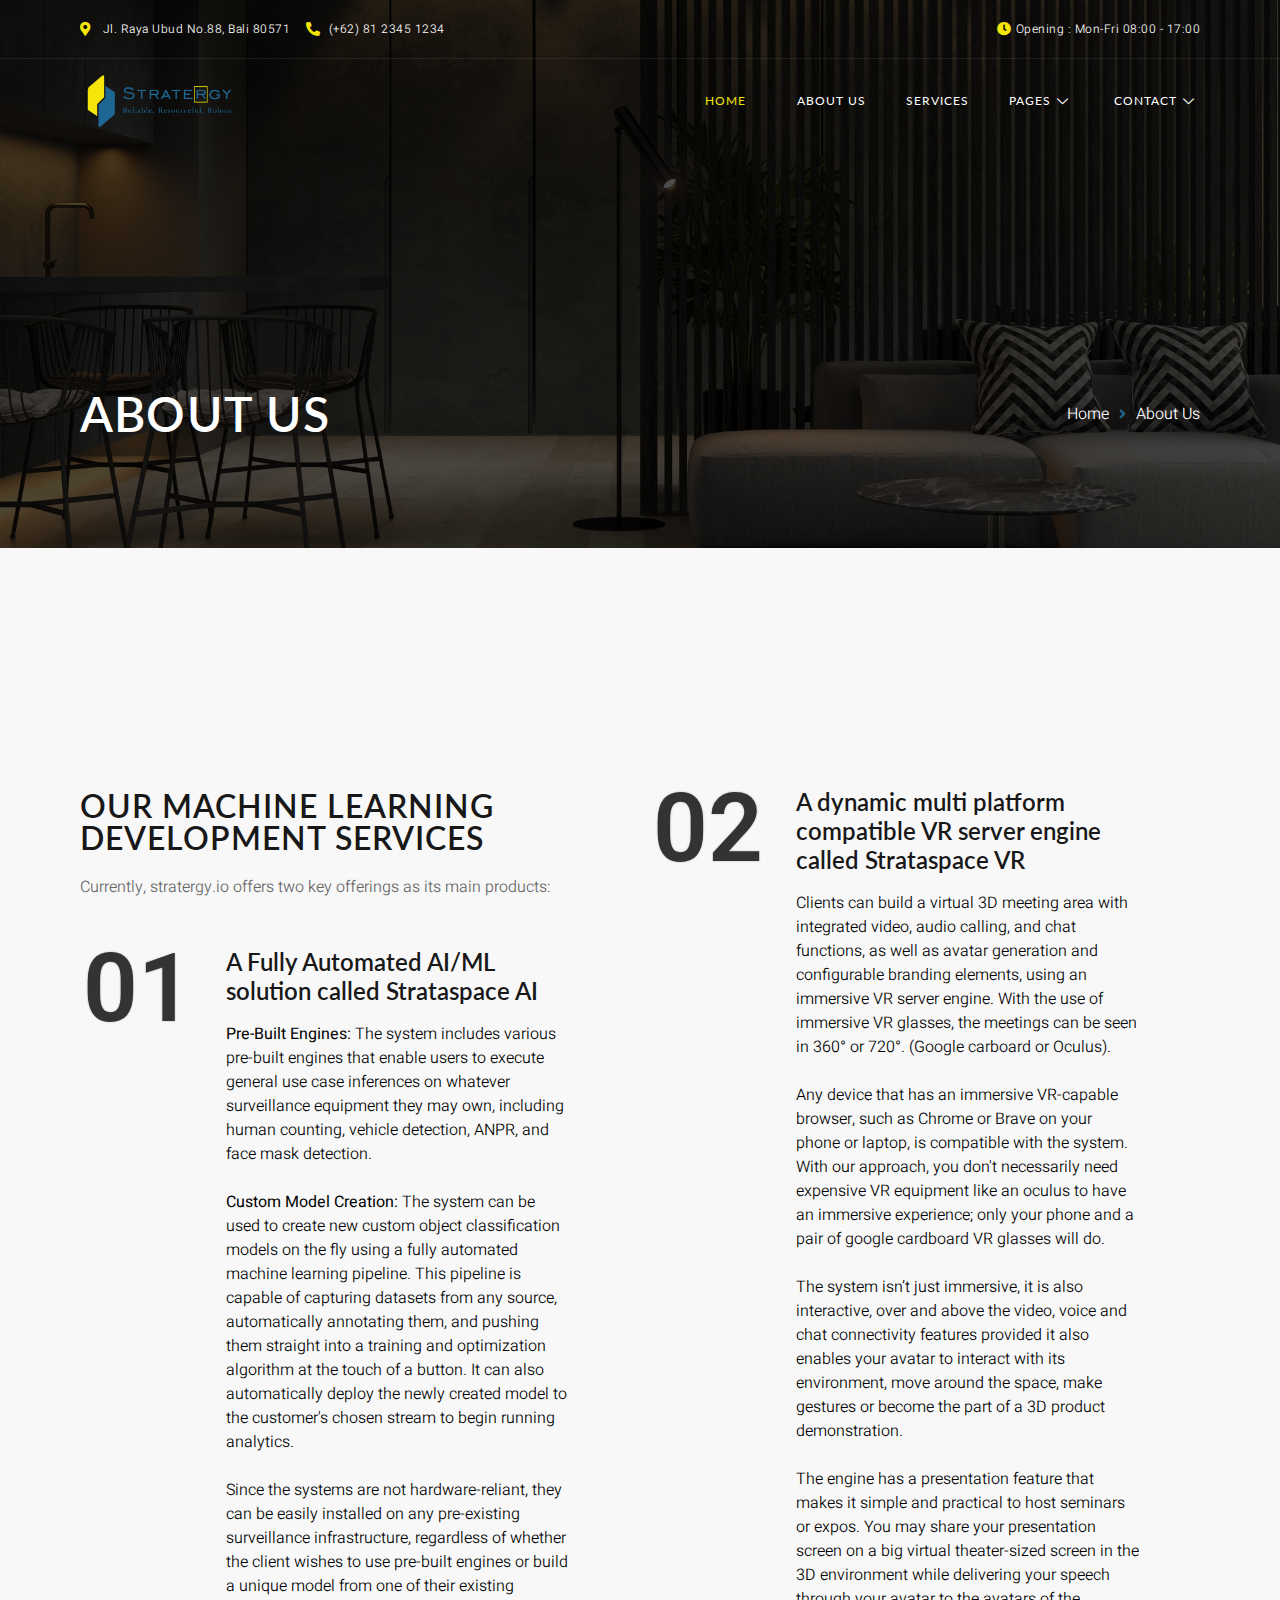
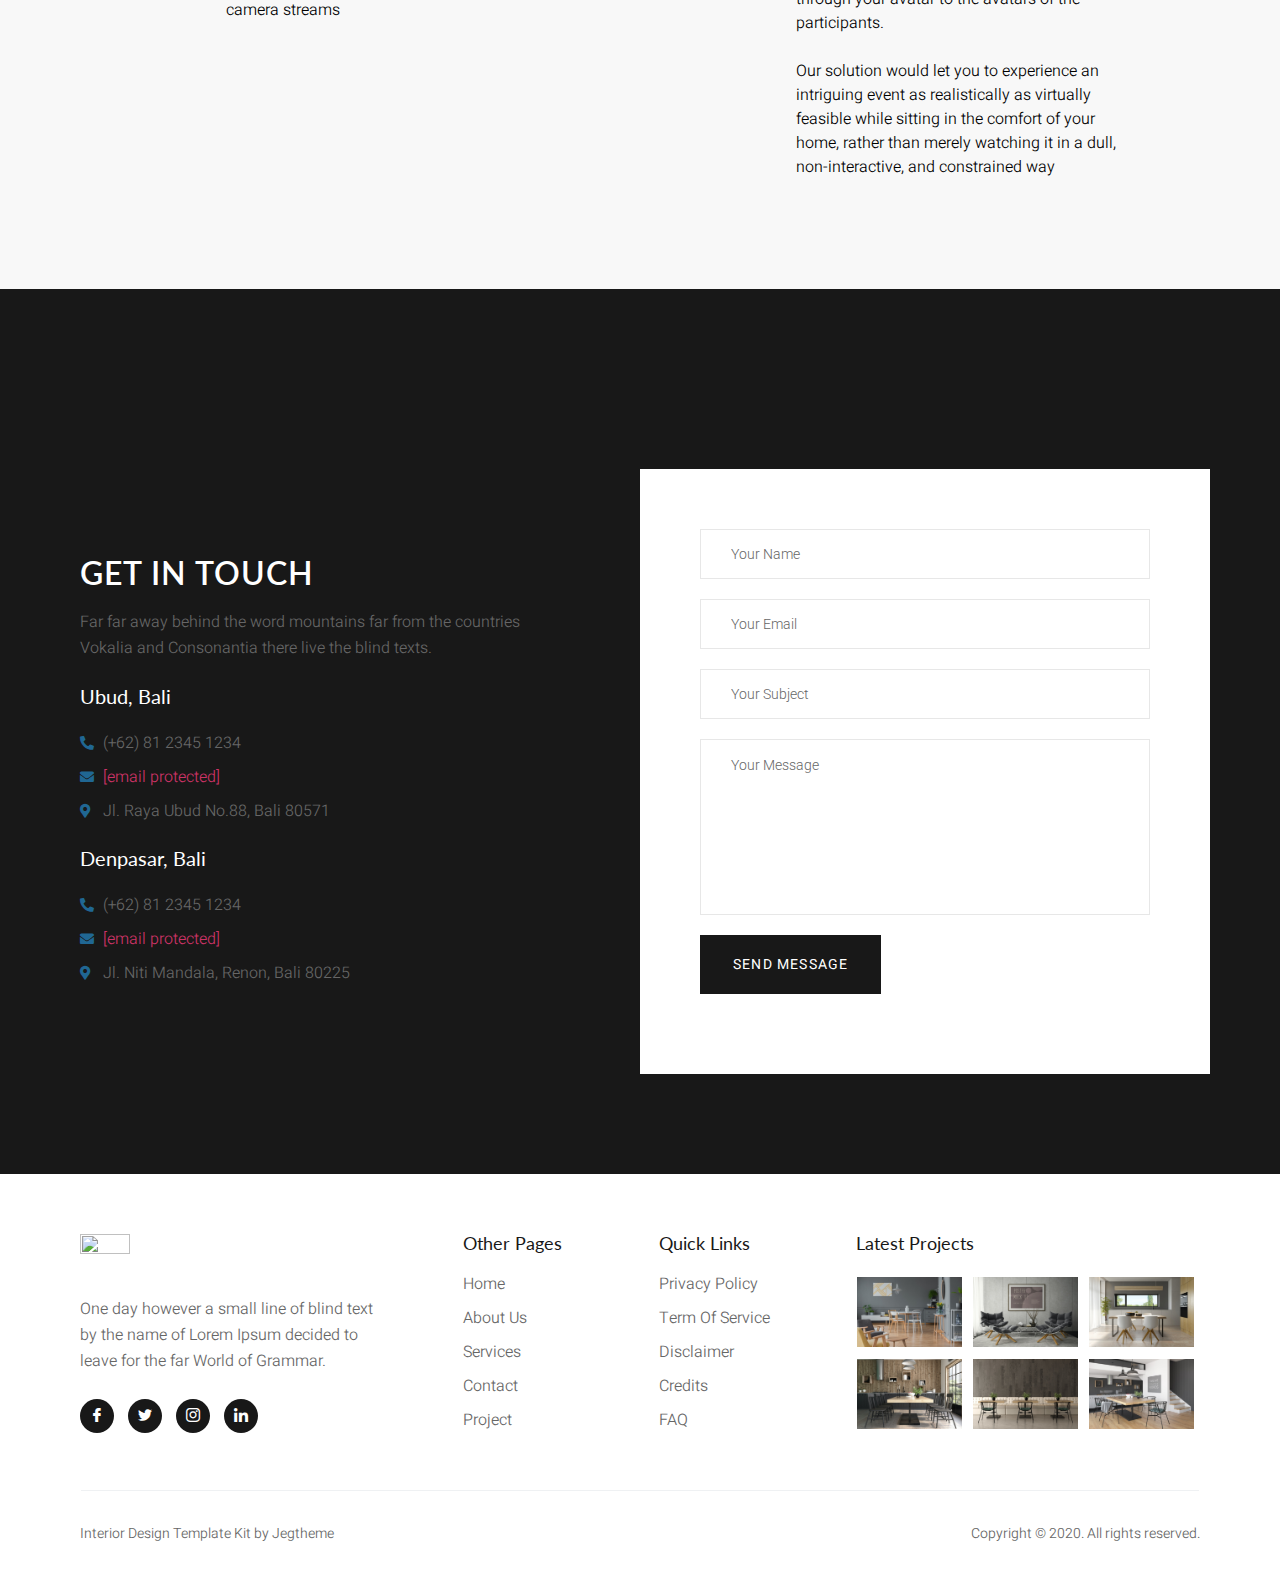
==== about/index.html @ 4744e315 "Changes done in multiple files and many pages added as well" ====
<!DOCTYPE html>
<html lang="en-US">

<!-- Mirrored from templatekit.jegtheme.com/inner/pricing/ by HTTrack Website Copier/3.x [XR&CO'2014], Thu, 29 Sep 2022 07:27:53 GMT -->
<!-- Added by HTTrack --><meta http-equiv="content-type" content="text/html;charset=UTF-8" /><!-- /Added by HTTrack -->
<head>
	<meta charset="UTF-8" />
	<meta name="viewport" content="width=device-width, initial-scale=1" />
	<link rel="profile" href="https://gmpg.org/xfn/11" />
	<link rel="pingback" href="../xmlrpc.html" />
	<title>Pricing &#8211; Inner</title>
<meta name='robots' content='max-image-preview:large' />
<link rel='dns-prefetch' href='http://s.w.org/' />
<link rel="alternate" type="application/rss+xml" title="Inner &raquo; Feed" href="../feed/index.html" />
<link rel="alternate" type="application/rss+xml" title="Inner &raquo; Comments Feed" href="../comments/feed/index.html" />
<script type="text/javascript">
window._wpemojiSettings = {"baseUrl":"https:\/\/s.w.org\/images\/core\/emoji\/13.1.0\/72x72\/","ext":".png","svgUrl":"https:\/\/s.w.org\/images\/core\/emoji\/13.1.0\/svg\/","svgExt":".svg","source":{"concatemoji":"https:\/\/templatekit.jegtheme.com\/inner\/wp-includes\/js\/wp-emoji-release.min.js?ver=5.9.4"}};
/*! This file is auto-generated */
!function(e,a,t){var n,r,o,i=a.createElement("canvas"),p=i.getContext&&i.getContext("2d");function s(e,t){var a=String.fromCharCode;p.clearRect(0,0,i.width,i.height),p.fillText(a.apply(this,e),0,0);e=i.toDataURL();return p.clearRect(0,0,i.width,i.height),p.fillText(a.apply(this,t),0,0),e===i.toDataURL()}function c(e){var t=a.createElement("script");t.src=e,t.defer=t.type="text/javascript",a.getElementsByTagName("head")[0].appendChild(t)}for(o=Array("flag","emoji"),t.supports={everything:!0,everythingExceptFlag:!0},r=0;r<o.length;r++)t.supports[o[r]]=function(e){if(!p||!p.fillText)return!1;switch(p.textBaseline="top",p.font="600 32px Arial",e){case"flag":return s([127987,65039,8205,9895,65039],[127987,65039,8203,9895,65039])?!1:!s([55356,56826,55356,56819],[55356,56826,8203,55356,56819])&&!s([55356,57332,56128,56423,56128,56418,56128,56421,56128,56430,56128,56423,56128,56447],[55356,57332,8203,56128,56423,8203,56128,56418,8203,56128,56421,8203,56128,56430,8203,56128,56423,8203,56128,56447]);case"emoji":return!s([10084,65039,8205,55357,56613],[10084,65039,8203,55357,56613])}return!1}(o[r]),t.supports.everything=t.supports.everything&&t.supports[o[r]],"flag"!==o[r]&&(t.supports.everythingExceptFlag=t.supports.everythingExceptFlag&&t.supports[o[r]]);t.supports.everythingExceptFlag=t.supports.everythingExceptFlag&&!t.supports.flag,t.DOMReady=!1,t.readyCallback=function(){t.DOMReady=!0},t.supports.everything||(n=function(){t.readyCallback()},a.addEventListener?(a.addEventListener("DOMContentLoaded",n,!1),e.addEventListener("load",n,!1)):(e.attachEvent("onload",n),a.attachEvent("onreadystatechange",function(){"complete"===a.readyState&&t.readyCallback()})),(n=t.source||{}).concatemoji?c(n.concatemoji):n.wpemoji&&n.twemoji&&(c(n.twemoji),c(n.wpemoji)))}(window,document,window._wpemojiSettings);
</script>
<style type="text/css">
img.wp-smiley,
img.emoji {
	display: inline !important;
	border: none !important;
	box-shadow: none !important;
	height: 1em !important;
	width: 1em !important;
	margin: 0 0.07em !important;
	vertical-align: -0.1em !important;
	background: none !important;
	padding: 0 !important;
}
</style>
	<link rel='stylesheet' id='jkit-elements-main-css'  href='../wp-content/plugins/jeg-elementor-kit/assets/css/elements/main04c6.css?ver=2.4.4-dev-1' type='text/css' media='all' />
<link rel='stylesheet' id='wp-block-library-css'  href='../wp-includes/css/dist/block-library/style.min9bd2.css?ver=5.9.4' type='text/css' media='all' />
<style id='global-styles-inline-css' type='text/css'>
body{--wp--preset--color--black: #000000;--wp--preset--color--cyan-bluish-gray: #abb8c3;--wp--preset--color--white: #ffffff;--wp--preset--color--pale-pink: #f78da7;--wp--preset--color--vivid-red: #cf2e2e;--wp--preset--color--luminous-vivid-orange: #ff6900;--wp--preset--color--luminous-vivid-amber: #fcb900;--wp--preset--color--light-green-cyan: #7bdcb5;--wp--preset--color--vivid-green-cyan: #00d084;--wp--preset--color--pale-cyan-blue: #8ed1fc;--wp--preset--color--vivid-cyan-blue: #0693e3;--wp--preset--color--vivid-purple: #9b51e0;--wp--preset--gradient--vivid-cyan-blue-to-vivid-purple: linear-gradient(135deg,rgba(6,147,227,1) 0%,rgb(155,81,224) 100%);--wp--preset--gradient--light-green-cyan-to-vivid-green-cyan: linear-gradient(135deg,rgb(122,220,180) 0%,rgb(0,208,130) 100%);--wp--preset--gradient--luminous-vivid-amber-to-luminous-vivid-orange: linear-gradient(135deg,rgba(252,185,0,1) 0%,rgba(255,105,0,1) 100%);--wp--preset--gradient--luminous-vivid-orange-to-vivid-red: linear-gradient(135deg,rgba(255,105,0,1) 0%,rgb(207,46,46) 100%);--wp--preset--gradient--very-light-gray-to-cyan-bluish-gray: linear-gradient(135deg,rgb(238,238,238) 0%,rgb(169,184,195) 100%);--wp--preset--gradient--cool-to-warm-spectrum: linear-gradient(135deg,rgb(74,234,220) 0%,rgb(151,120,209) 20%,rgb(207,42,186) 40%,rgb(238,44,130) 60%,rgb(251,105,98) 80%,rgb(254,248,76) 100%);--wp--preset--gradient--blush-light-purple: linear-gradient(135deg,rgb(255,206,236) 0%,rgb(152,150,240) 100%);--wp--preset--gradient--blush-bordeaux: linear-gradient(135deg,rgb(254,205,165) 0%,rgb(254,45,45) 50%,rgb(107,0,62) 100%);--wp--preset--gradient--luminous-dusk: linear-gradient(135deg,rgb(255,203,112) 0%,rgb(199,81,192) 50%,rgb(65,88,208) 100%);--wp--preset--gradient--pale-ocean: linear-gradient(135deg,rgb(255,245,203) 0%,rgb(182,227,212) 50%,rgb(51,167,181) 100%);--wp--preset--gradient--electric-grass: linear-gradient(135deg,rgb(202,248,128) 0%,rgb(113,206,126) 100%);--wp--preset--gradient--midnight: linear-gradient(135deg,rgb(2,3,129) 0%,rgb(40,116,252) 100%);--wp--preset--duotone--dark-grayscale: url('#wp-duotone-dark-grayscale');--wp--preset--duotone--grayscale: url('#wp-duotone-grayscale');--wp--preset--duotone--purple-yellow: url('#wp-duotone-purple-yellow');--wp--preset--duotone--blue-red: url('#wp-duotone-blue-red');--wp--preset--duotone--midnight: url('#wp-duotone-midnight');--wp--preset--duotone--magenta-yellow: url('#wp-duotone-magenta-yellow');--wp--preset--duotone--purple-green: url('#wp-duotone-purple-green');--wp--preset--duotone--blue-orange: url('#wp-duotone-blue-orange');--wp--preset--font-size--small: 13px;--wp--preset--font-size--medium: 20px;--wp--preset--font-size--large: 36px;--wp--preset--font-size--x-large: 42px;}.has-black-color{color: var(--wp--preset--color--black) !important;}.has-cyan-bluish-gray-color{color: var(--wp--preset--color--cyan-bluish-gray) !important;}.has-white-color{color: var(--wp--preset--color--white) !important;}.has-pale-pink-color{color: var(--wp--preset--color--pale-pink) !important;}.has-vivid-red-color{color: var(--wp--preset--color--vivid-red) !important;}.has-luminous-vivid-orange-color{color: var(--wp--preset--color--luminous-vivid-orange) !important;}.has-luminous-vivid-amber-color{color: var(--wp--preset--color--luminous-vivid-amber) !important;}.has-light-green-cyan-color{color: var(--wp--preset--color--light-green-cyan) !important;}.has-vivid-green-cyan-color{color: var(--wp--preset--color--vivid-green-cyan) !important;}.has-pale-cyan-blue-color{color: var(--wp--preset--color--pale-cyan-blue) !important;}.has-vivid-cyan-blue-color{color: var(--wp--preset--color--vivid-cyan-blue) !important;}.has-vivid-purple-color{color: var(--wp--preset--color--vivid-purple) !important;}.has-black-background-color{background-color: var(--wp--preset--color--black) !important;}.has-cyan-bluish-gray-background-color{background-color: var(--wp--preset--color--cyan-bluish-gray) !important;}.has-white-background-color{background-color: var(--wp--preset--color--white) !important;}.has-pale-pink-background-color{background-color: var(--wp--preset--color--pale-pink) !important;}.has-vivid-red-background-color{background-color: var(--wp--preset--color--vivid-red) !important;}.has-luminous-vivid-orange-background-color{background-color: var(--wp--preset--color--luminous-vivid-orange) !important;}.has-luminous-vivid-amber-background-color{background-color: var(--wp--preset--color--luminous-vivid-amber) !important;}.has-light-green-cyan-background-color{background-color: var(--wp--preset--color--light-green-cyan) !important;}.has-vivid-green-cyan-background-color{background-color: var(--wp--preset--color--vivid-green-cyan) !important;}.has-pale-cyan-blue-background-color{background-color: var(--wp--preset--color--pale-cyan-blue) !important;}.has-vivid-cyan-blue-background-color{background-color: var(--wp--preset--color--vivid-cyan-blue) !important;}.has-vivid-purple-background-color{background-color: var(--wp--preset--color--vivid-purple) !important;}.has-black-border-color{border-color: var(--wp--preset--color--black) !important;}.has-cyan-bluish-gray-border-color{border-color: var(--wp--preset--color--cyan-bluish-gray) !important;}.has-white-border-color{border-color: var(--wp--preset--color--white) !important;}.has-pale-pink-border-color{border-color: var(--wp--preset--color--pale-pink) !important;}.has-vivid-red-border-color{border-color: var(--wp--preset--color--vivid-red) !important;}.has-luminous-vivid-orange-border-color{border-color: var(--wp--preset--color--luminous-vivid-orange) !important;}.has-luminous-vivid-amber-border-color{border-color: var(--wp--preset--color--luminous-vivid-amber) !important;}.has-light-green-cyan-border-color{border-color: var(--wp--preset--color--light-green-cyan) !important;}.has-vivid-green-cyan-border-color{border-color: var(--wp--preset--color--vivid-green-cyan) !important;}.has-pale-cyan-blue-border-color{border-color: var(--wp--preset--color--pale-cyan-blue) !important;}.has-vivid-cyan-blue-border-color{border-color: var(--wp--preset--color--vivid-cyan-blue) !important;}.has-vivid-purple-border-color{border-color: var(--wp--preset--color--vivid-purple) !important;}.has-vivid-cyan-blue-to-vivid-purple-gradient-background{background: var(--wp--preset--gradient--vivid-cyan-blue-to-vivid-purple) !important;}.has-light-green-cyan-to-vivid-green-cyan-gradient-background{background: var(--wp--preset--gradient--light-green-cyan-to-vivid-green-cyan) !important;}.has-luminous-vivid-amber-to-luminous-vivid-orange-gradient-background{background: var(--wp--preset--gradient--luminous-vivid-amber-to-luminous-vivid-orange) !important;}.has-luminous-vivid-orange-to-vivid-red-gradient-background{background: var(--wp--preset--gradient--luminous-vivid-orange-to-vivid-red) !important;}.has-very-light-gray-to-cyan-bluish-gray-gradient-background{background: var(--wp--preset--gradient--very-light-gray-to-cyan-bluish-gray) !important;}.has-cool-to-warm-spectrum-gradient-background{background: var(--wp--preset--gradient--cool-to-warm-spectrum) !important;}.has-blush-light-purple-gradient-background{background: var(--wp--preset--gradient--blush-light-purple) !important;}.has-blush-bordeaux-gradient-background{background: var(--wp--preset--gradient--blush-bordeaux) !important;}.has-luminous-dusk-gradient-background{background: var(--wp--preset--gradient--luminous-dusk) !important;}.has-pale-ocean-gradient-background{background: var(--wp--preset--gradient--pale-ocean) !important;}.has-electric-grass-gradient-background{background: var(--wp--preset--gradient--electric-grass) !important;}.has-midnight-gradient-background{background: var(--wp--preset--gradient--midnight) !important;}.has-small-font-size{font-size: var(--wp--preset--font-size--small) !important;}.has-medium-font-size{font-size: var(--wp--preset--font-size--medium) !important;}.has-large-font-size{font-size: var(--wp--preset--font-size--large) !important;}.has-x-large-font-size{font-size: var(--wp--preset--font-size--x-large) !important;}
</style>
<link rel='stylesheet' id='contact-form-7-css'  href='../wp-content/plugins/contact-form-7/includes/css/styles04dd.css?ver=5.5.6.1' type='text/css' media='all' />
<link rel='stylesheet' id='template-kit-export-css'  href='../wp-content/plugins/template-kit-export/public/assets/css/template-kit-export-public.min365c.css?ver=1.0.21' type='text/css' media='all' />
<link rel='stylesheet' id='7703f8a8e-css'  href='../wp-content/uploads/sites/15/essential-addons-elementor/7703f8a8e.min406c.css?ver=1664436217' type='text/css' media='all' />
<link rel='stylesheet' id='hfe-style-css'  href='../wp-content/plugins/header-footer-elementor/assets/css/header-footer-elementora242.css?ver=1.6.11' type='text/css' media='all' />
<link rel='stylesheet' id='elementor-icons-css'  href='../wp-content/plugins/elementor/assets/lib/eicons/css/elementor-icons.min7816.css?ver=5.15.0' type='text/css' media='all' />
<style id='elementor-icons-inline-css' type='text/css'>

		.elementor-add-new-section .elementor-add-templately-promo-button{
            background-color: #5d4fff;
            background-image: url(../wp-content/plugins/essential-addons-for-elementor-lite/assets/admin/images/templately/logo-icon.svg);
            background-repeat: no-repeat;
            background-position: center center;
            margin-left: 5px;
            position: relative;
            bottom: 5px;
        }
</style>
<link rel='stylesheet' id='elementor-frontend-legacy-css'  href='../wp-content/plugins/elementor/assets/css/frontend-legacy.min3ab2.css?ver=3.6.5' type='text/css' media='all' />
<link rel='stylesheet' id='elementor-frontend-css'  href='../wp-content/plugins/elementor/assets/css/frontend.min3ab2.css?ver=3.6.5' type='text/css' media='all' />
<link rel='stylesheet' id='elementor-post-13-css'  href='../wp-content/uploads/sites/15/elementor/css/post-13609b.css?ver=1653476886' type='text/css' media='all' />
<link rel='stylesheet' id='elementor-global-css'  href='../wp-content/uploads/sites/15/elementor/css/global0c20.css?ver=1653478107' type='text/css' media='all' />
<link rel='stylesheet' id='elementor-post-664-css'  href='../wp-content/uploads/sites/15/elementor/css/post-664d551.css?ver=1653480351' type='text/css' media='all' />
<link rel='stylesheet' id='hfe-widgets-style-css'  href='../wp-content/plugins/header-footer-elementor/inc/widgets-css/frontenda242.css?ver=1.6.11' type='text/css' media='all' />
<link rel='stylesheet' id='elementor-post-379-css'  href='../wp-content/uploads/sites/15/elementor/css/post-379609b.css?ver=1653476886' type='text/css' media='all' />
<link rel='stylesheet' id='elementor-post-382-css'  href='../wp-content/uploads/sites/15/elementor/css/post-382609b.css?ver=1653476886' type='text/css' media='all' />
<link rel='stylesheet' id='hello-elementor-css'  href='../wp-content/themes/hello-elementor/style.min0875.css?ver=2.5.0' type='text/css' media='all' />
<link rel='stylesheet' id='hello-elementor-theme-style-css'  href='../wp-content/themes/hello-elementor/theme.min0875.css?ver=2.5.0' type='text/css' media='all' />
<link rel='stylesheet' id='elementor-icons-ekiticons-css'  href='../wp-content/plugins/elementskit-lite/modules/elementskit-icon-pack/assets/css/ekiticonsc141.css?ver=2.6.1' type='text/css' media='all' />
<link rel='stylesheet' id='ekit-widget-styles-css'  href='../wp-content/plugins/elementskit-lite/widgets/init/assets/css/widget-stylesc141.css?ver=2.6.1' type='text/css' media='all' />
<link rel='stylesheet' id='ekit-responsive-css'  href='../wp-content/plugins/elementskit-lite/widgets/init/assets/css/responsivec141.css?ver=2.6.1' type='text/css' media='all' />
<link rel='stylesheet' id='google-fonts-1-css'  href='https://fonts.googleapis.com/css?family=Lato%3A100%2C100italic%2C200%2C200italic%2C300%2C300italic%2C400%2C400italic%2C500%2C500italic%2C600%2C600italic%2C700%2C700italic%2C800%2C800italic%2C900%2C900italic%7CHeebo%3A100%2C100italic%2C200%2C200italic%2C300%2C300italic%2C400%2C400italic%2C500%2C500italic%2C600%2C600italic%2C700%2C700italic%2C800%2C800italic%2C900%2C900italic%7CRoboto%3A100%2C100italic%2C200%2C200italic%2C300%2C300italic%2C400%2C400italic%2C500%2C500italic%2C600%2C600italic%2C700%2C700italic%2C800%2C800italic%2C900%2C900italic%7CPrata%3A100%2C100italic%2C200%2C200italic%2C300%2C300italic%2C400%2C400italic%2C500%2C500italic%2C600%2C600italic%2C700%2C700italic%2C800%2C800italic%2C900%2C900italic&amp;display=auto&amp;ver=5.9.4' type='text/css' media='all' />
<link rel='stylesheet' id='elementor-icons-shared-0-css'  href='../wp-content/plugins/elementor/assets/lib/font-awesome/css/fontawesome.min52d5.css?ver=5.15.3' type='text/css' media='all' />
<link rel='stylesheet' id='elementor-icons-fa-solid-css'  href='../wp-content/plugins/elementor/assets/lib/font-awesome/css/solid.min52d5.css?ver=5.15.3' type='text/css' media='all' />
<script type='text/javascript' src='../wp-includes/js/jquery/jquery.minaf6c.js?ver=3.6.0' id='jquery-core-js'></script>
<script type='text/javascript' src='../wp-includes/js/jquery/jquery-migrate.mind617.js?ver=3.3.2' id='jquery-migrate-js'></script>
<script type='text/javascript' src='../wp-content/plugins/template-kit-export/public/assets/js/template-kit-export-public.min365c.js?ver=1.0.21' id='template-kit-export-js'></script>
<link rel="https://api.w.org/" href="../wp-json/index.html" /><link rel="alternate" type="application/json" href="../wp-json/wp/v2/pages/664.json" /><link rel="EditURI" type="application/rsd+xml" title="RSD" href="../xmlrpc0db0.html?rsd" />
<link rel="wlwmanifest" type="application/wlwmanifest+xml" href="../wp-includes/wlwmanifest.xml" /> 
<meta name="generator" content="WordPress 5.9.4" />
<link rel="canonical" href="index.html" />
<link rel='shortlink' href='../index2fb6.html?p=664' />
<link rel="alternate" type="application/json+oembed" href="../wp-json/oembed/1.0/embedae79.json?url=https%3A%2F%2Ftemplatekit.jegtheme.com%2Finner%2Fpricing%2F" />
<link rel="alternate" type="text/xml+oembed" href="../wp-json/oembed/1.0/embed3074?url=https%3A%2F%2Ftemplatekit.jegtheme.com%2Finner%2Fpricing%2F&amp;format=xml" />
<style id="jeg_dynamic_css" type="text/css" data-type="jeg_custom-css"></style></head>

<body class="page-template page-template-elementor_header_footer page page-id-664 ehf-header ehf-footer ehf-template-hello-elementor ehf-stylesheet-hello-elementor jkit-color-scheme elementor-default elementor-template-full-width elementor-kit-13 elementor-page elementor-page-664">
<svg xmlns="http://www.w3.org/2000/svg" viewBox="0 0 0 0" width="0" height="0" focusable="false" role="none" style="visibility: hidden; position: absolute; left: -9999px; overflow: hidden;" ><defs><filter id="wp-duotone-dark-grayscale"><feColorMatrix color-interpolation-filters="sRGB" type="matrix" values=" .299 .587 .114 0 0 .299 .587 .114 0 0 .299 .587 .114 0 0 .299 .587 .114 0 0 " /><feComponentTransfer color-interpolation-filters="sRGB" ><feFuncR type="table" tableValues="0 0.49803921568627" /><feFuncG type="table" tableValues="0 0.49803921568627" /><feFuncB type="table" tableValues="0 0.49803921568627" /><feFuncA type="table" tableValues="1 1" /></feComponentTransfer><feComposite in2="SourceGraphic" operator="in" /></filter></defs></svg><svg xmlns="http://www.w3.org/2000/svg" viewBox="0 0 0 0" width="0" height="0" focusable="false" role="none" style="visibility: hidden; position: absolute; left: -9999px; overflow: hidden;" ><defs><filter id="wp-duotone-grayscale"><feColorMatrix color-interpolation-filters="sRGB" type="matrix" values=" .299 .587 .114 0 0 .299 .587 .114 0 0 .299 .587 .114 0 0 .299 .587 .114 0 0 " /><feComponentTransfer color-interpolation-filters="sRGB" ><feFuncR type="table" tableValues="0 1" /><feFuncG type="table" tableValues="0 1" /><feFuncB type="table" tableValues="0 1" /><feFuncA type="table" tableValues="1 1" /></feComponentTransfer><feComposite in2="SourceGraphic" operator="in" /></filter></defs></svg><svg xmlns="http://www.w3.org/2000/svg" viewBox="0 0 0 0" width="0" height="0" focusable="false" role="none" style="visibility: hidden; position: absolute; left: -9999px; overflow: hidden;" ><defs><filter id="wp-duotone-purple-yellow"><feColorMatrix color-interpolation-filters="sRGB" type="matrix" values=" .299 .587 .114 0 0 .299 .587 .114 0 0 .299 .587 .114 0 0 .299 .587 .114 0 0 " /><feComponentTransfer color-interpolation-filters="sRGB" ><feFuncR type="table" tableValues="0.54901960784314 0.98823529411765" /><feFuncG type="table" tableValues="0 1" /><feFuncB type="table" tableValues="0.71764705882353 0.25490196078431" /><feFuncA type="table" tableValues="1 1" /></feComponentTransfer><feComposite in2="SourceGraphic" operator="in" /></filter></defs></svg><svg xmlns="http://www.w3.org/2000/svg" viewBox="0 0 0 0" width="0" height="0" focusable="false" role="none" style="visibility: hidden; position: absolute; left: -9999px; overflow: hidden;" ><defs><filter id="wp-duotone-blue-red"><feColorMatrix color-interpolation-filters="sRGB" type="matrix" values=" .299 .587 .114 0 0 .299 .587 .114 0 0 .299 .587 .114 0 0 .299 .587 .114 0 0 " /><feComponentTransfer color-interpolation-filters="sRGB" ><feFuncR type="table" tableValues="0 1" /><feFuncG type="table" tableValues="0 0.27843137254902" /><feFuncB type="table" tableValues="0.5921568627451 0.27843137254902" /><feFuncA type="table" tableValues="1 1" /></feComponentTransfer><feComposite in2="SourceGraphic" operator="in" /></filter></defs></svg><svg xmlns="http://www.w3.org/2000/svg" viewBox="0 0 0 0" width="0" height="0" focusable="false" role="none" style="visibility: hidden; position: absolute; left: -9999px; overflow: hidden;" ><defs><filter id="wp-duotone-midnight"><feColorMatrix color-interpolation-filters="sRGB" type="matrix" values=" .299 .587 .114 0 0 .299 .587 .114 0 0 .299 .587 .114 0 0 .299 .587 .114 0 0 " /><feComponentTransfer color-interpolation-filters="sRGB" ><feFuncR type="table" tableValues="0 0" /><feFuncG type="table" tableValues="0 0.64705882352941" /><feFuncB type="table" tableValues="0 1" /><feFuncA type="table" tableValues="1 1" /></feComponentTransfer><feComposite in2="SourceGraphic" operator="in" /></filter></defs></svg><svg xmlns="http://www.w3.org/2000/svg" viewBox="0 0 0 0" width="0" height="0" focusable="false" role="none" style="visibility: hidden; position: absolute; left: -9999px; overflow: hidden;" ><defs><filter id="wp-duotone-magenta-yellow"><feColorMatrix color-interpolation-filters="sRGB" type="matrix" values=" .299 .587 .114 0 0 .299 .587 .114 0 0 .299 .587 .114 0 0 .299 .587 .114 0 0 " /><feComponentTransfer color-interpolation-filters="sRGB" ><feFuncR type="table" tableValues="0.78039215686275 1" /><feFuncG type="table" tableValues="0 0.94901960784314" /><feFuncB type="table" tableValues="0.35294117647059 0.47058823529412" /><feFuncA type="table" tableValues="1 1" /></feComponentTransfer><feComposite in2="SourceGraphic" operator="in" /></filter></defs></svg><svg xmlns="http://www.w3.org/2000/svg" viewBox="0 0 0 0" width="0" height="0" focusable="false" role="none" style="visibility: hidden; position: absolute; left: -9999px; overflow: hidden;" ><defs><filter id="wp-duotone-purple-green"><feColorMatrix color-interpolation-filters="sRGB" type="matrix" values=" .299 .587 .114 0 0 .299 .587 .114 0 0 .299 .587 .114 0 0 .299 .587 .114 0 0 " /><feComponentTransfer color-interpolation-filters="sRGB" ><feFuncR type="table" tableValues="0.65098039215686 0.40392156862745" /><feFuncG type="table" tableValues="0 1" /><feFuncB type="table" tableValues="0.44705882352941 0.4" /><feFuncA type="table" tableValues="1 1" /></feComponentTransfer><feComposite in2="SourceGraphic" operator="in" /></filter></defs></svg><svg xmlns="http://www.w3.org/2000/svg" viewBox="0 0 0 0" width="0" height="0" focusable="false" role="none" style="visibility: hidden; position: absolute; left: -9999px; overflow: hidden;" ><defs><filter id="wp-duotone-blue-orange"><feColorMatrix color-interpolation-filters="sRGB" type="matrix" values=" .299 .587 .114 0 0 .299 .587 .114 0 0 .299 .587 .114 0 0 .299 .587 .114 0 0 " /><feComponentTransfer color-interpolation-filters="sRGB" ><feFuncR type="table" tableValues="0.098039215686275 1" /><feFuncG type="table" tableValues="0 0.66274509803922" /><feFuncB type="table" tableValues="0.84705882352941 0.41960784313725" /><feFuncA type="table" tableValues="1 1" /></feComponentTransfer><feComposite in2="SourceGraphic" operator="in" /></filter></defs></svg><div id="page" class="hfeed site">

		<header id="masthead" itemscope="itemscope" itemtype="https://schema.org/WPHeader">
			<p class="main-title bhf-hidden" itemprop="headline"><a href="https://templatekit.jegtheme.com/inner" title="Inner" rel="home">Inner</a></p>
					<div data-elementor-type="wp-post" data-elementor-id="379" class="elementor elementor-379">
						<div class="elementor-inner">
				<div class="elementor-section-wrap">
									<section class="elementor-section elementor-top-section elementor-element elementor-element-8317378 elementor-section-content-middle elementor-hidden-phone elementor-section-boxed elementor-section-height-default elementor-section-height-default" data-id="8317378" data-element_type="section">
						<div class="elementor-container elementor-column-gap-default">
							<div class="elementor-row">
					<div class="elementor-column elementor-col-50 elementor-top-column elementor-element elementor-element-bf99b51" data-id="bf99b51" data-element_type="column">
			<div class="elementor-column-wrap elementor-element-populated">
							<div class="elementor-widget-wrap">
						<div class="elementor-element elementor-element-9b64954 elementor-icon-list--layout-inline elementor-list-item-link-full_width elementor-widget elementor-widget-icon-list" data-id="9b64954" data-element_type="widget" data-widget_type="icon-list.default">
				<div class="elementor-widget-container">
					<ul class="elementor-icon-list-items elementor-inline-items">
							<li class="elementor-icon-list-item elementor-inline-item">
											<span class="elementor-icon-list-icon">
							<i aria-hidden="true" class="fas fa-map-marker-alt"></i>						</span>
										<span class="elementor-icon-list-text">Jl. Raya Ubud No.88, Bali 80571</span>
									</li>
								<li class="elementor-icon-list-item elementor-inline-item">
											<span class="elementor-icon-list-icon">
							<i aria-hidden="true" class="fas fa-phone-alt"></i>						</span>
										<span class="elementor-icon-list-text">(+62) 81 2345 1234</span>
									</li>
						</ul>
				</div>
				</div>
						</div>
					</div>
		</div>
				<div class="elementor-column elementor-col-50 elementor-top-column elementor-element elementor-element-4ee21ad elementor-hidden-phone" data-id="4ee21ad" data-element_type="column">
			<div class="elementor-column-wrap elementor-element-populated">
							<div class="elementor-widget-wrap">
						<div class="elementor-element elementor-element-0a5355b elementor-icon-list--layout-inline elementor-align-right elementor-list-item-link-full_width elementor-widget elementor-widget-icon-list" data-id="0a5355b" data-element_type="widget" data-widget_type="icon-list.default">
				<div class="elementor-widget-container">
					<ul class="elementor-icon-list-items elementor-inline-items">
							<li class="elementor-icon-list-item elementor-inline-item">
											<span class="elementor-icon-list-icon">
							<i aria-hidden="true" class="fas fa-clock"></i>						</span>
										<span class="elementor-icon-list-text"> Opening : Mon-Fri 08:00 - 17:00</span>
									</li>
						</ul>
				</div>
				</div>
						</div>
					</div>
		</div>
								</div>
					</div>
		</section>
		<section class="elementor-section elementor-top-section elementor-element elementor-element-10b9d49 elementor-section-content-middle elementor-section-boxed elementor-section-height-default elementor-section-height-default" data-id="10b9d49" data-element_type="section">
			<div class="elementor-container elementor-column-gap-no">
				<div class="elementor-row">
		<div class="elementor-column elementor-col-50 elementor-top-column elementor-element elementor-element-86b4030" data-id="86b4030" data-element_type="column">
<div class="elementor-column-wrap elementor-element-populated">
				<div class="elementor-widget-wrap">
			<div class="elementor-element elementor-element-2d1f617 elementor-widget elementor-widget-image" data-id="2d1f617" data-element_type="widget" data-widget_type="image.default">
	<div class="elementor-widget-container">
					<div class="elementor-image">
									<img style="width:100%; height:100%;" src="../wp-content/uploads/sites/15/2020/10/Stratergy100.png" class="attachment-full size-full"  />														</div>
			</div>
	</div>
			</div>
		</div>
</div>
	<div class="elementor-column elementor-col-50 elementor-top-column elementor-element elementor-element-ed51e48" data-id="ed51e48" data-element_type="column">
<div class="elementor-column-wrap elementor-element-populated">
				<div class="elementor-widget-wrap">
			<div class="elementor-element elementor-element-f3c08e6 elementor-widget elementor-widget-ekit-nav-menu" data-id="f3c08e6" data-element_type="widget" data-widget_type="ekit-nav-menu.default">
	<div class="elementor-widget-container">
<div class="ekit-wid-con ekit_menu_responsive_tablet" data-hamburger-icon="icon icon-menu-7" data-hamburger-icon-type="icon" data-responsive-breakpoint="1024">            <button class="elementskit-menu-hamburger elementskit-menu-toggler">
	<i aria-hidden="true" class="ekit-menu-icon icon icon-menu-7"></i>            </button>																																																																																																																																																																											<!--icon-down-arrow1-->								
<div id="ekit-megamenu-menu-1" class="elementskit-menu-container elementskit-menu-offcanvas-elements elementskit-navbar-nav-default elementskit_line_arrow ekit-nav-menu-one-page-no ekit-nav-dropdown-hover"><ul id="menu-menu-1" class="elementskit-navbar-nav elementskit-menu-po-right submenu-click-on-icon"><li id="menu-item-5" class="menu-item menu-item-type-custom menu-item-object-custom current-menu-item current_page_item menu-item-home current-menu-ancestor current-menu-parent menu-item-has-children menu-item-5 nav-item elementskit-dropdown-has relative_position elementskit-dropdown-menu-default_width elementskit-mobile-builder-content active" data-vertical-menu=750px><a href="../index.html" class="ekit-menu-nav-link ekit-menu-dropdown-toggle active">Home<i class="icon  elementskit-submenu-indicator"></i></a>
<!-- <ul class="elementskit-dropdown elementskit-submenu-panel">
<li id="menu-item-522" class="menu-item menu-item-type-post_type menu-item-object-page menu-item-home current-menu-item page_item page-item-11 current_page_item menu-item-522 nav-item elementskit-mobile-builder-content active" data-vertical-menu=750px><a href="index.html" class=" dropdown-item active">Home &#8211; Layout 1</a>	<li id="menu-item-521" class="menu-item menu-item-type-post_type menu-item-object-page menu-item-521 nav-item elementskit-mobile-builder-content" data-vertical-menu=750px><a href="home-2/index.html" class=" dropdown-item">Home &#8211; Layout 2</a></ul> -->
</li>
<li id="menu-item-523" class="menu-item menu-item-type-post_type menu-item-object-page menu-item-523 nav-item elementskit-mobile-builder-content" data-vertical-menu=750px><a href="../about/index.html" class="ekit-menu-nav-link">About Us</a></li>
<li id="menu-item-670" class="menu-item menu-item-type-post_type menu-item-object-page menu-item-670 nav-item elementskit-mobile-builder-content" data-vertical-menu=750px><a href="../index.html#services" class="ekit-menu-nav-link">Services</a></li>
<!-- <li id="menu-item-778" class="menu-item menu-item-type-custom menu-item-object-custom menu-item-has-children menu-item-778 nav-item elementskit-dropdown-has relative_position elementskit-dropdown-menu-default_width elementskit-mobile-builder-content" data-vertical-menu=750px><a href="#" class="ekit-menu-nav-link ekit-menu-dropdown-toggle">Projects<i class="icon icon-down-arrow1 elementskit-submenu-indicator"></i></a> -->
<ul class="elementskit-dropdown elementskit-submenu-panel">
<li id="menu-item-744" class="menu-item menu-item-type-post_type menu-item-object-page menu-item-744 nav-item elementskit-mobile-builder-content" data-vertical-menu=750px><a href="projects/index.html" class=" dropdown-item">Projects</a>	<li id="menu-item-777" class="menu-item menu-item-type-post_type menu-item-object-page menu-item-777 nav-item elementskit-mobile-builder-content" data-vertical-menu=750px><a href="project-detail/index.html" class=" dropdown-item">Project Detail</a></ul>
</li>
<li id="menu-item-7" class="menu-item menu-item-type-custom menu-item-object-custom menu-item-has-children menu-item-7 nav-item elementskit-dropdown-has relative_position elementskit-dropdown-menu-default_width elementskit-mobile-builder-content" data-vertical-menu=750px><a href="#" class="ekit-menu-nav-link ekit-menu-dropdown-toggle">Pages<i class="icon icon-down-arrow1 elementskit-submenu-indicator"></i></a>
<ul class="elementskit-dropdown elementskit-submenu-panel">
<li id="menu-item-617" class="menu-item menu-item-type-post_type menu-item-object-page menu-item-617 nav-item elementskit-mobile-builder-content" data-vertical-menu=750px><!--<a href="our-team/index.html" class=" dropdown-item">Our Team</a>-->	<li id="menu-item-669" class="menu-item menu-item-type-post_type menu-item-object-page menu-item-669 nav-item elementskit-mobile-builder-content" data-vertical-menu=750px><a href="../ML/index.html" class=" dropdown-item">Machine Learning</a> <li id="menu-item-669" class="menu-item menu-item-type-post_type menu-item-object-page menu-item-669 nav-item elementskit-mobile-builder-content" data-vertical-menu=750px><a href="../AI/index.html" class=" dropdown-item">Artificial Intelligence</a>  <li id="menu-item-669" class="menu-item menu-item-type-post_type menu-item-object-page menu-item-669 nav-item elementskit-mobile-builder-content" data-vertical-menu=750px><a href="../Saas/index.html" class=" dropdown-item">Saas</a>  <li id="menu-item-669" class="menu-item menu-item-type-post_type menu-item-object-page menu-item-669 nav-item elementskit-mobile-builder-content" data-vertical-menu=750px><a href="../SDC/index.html" class=" dropdown-item">SDC</a>	<li id="menu-item-743" class="menu-item menu-item-type-post_type menu-item-object-page menu-item-743 nav-item elementskit-mobile-builder-content" data-vertical-menu=750px><a href="../faq/index.html" class=" dropdown-item">FAQ</a>	<li id="menu-item-742" class="menu-item menu-item-type-post_type menu-item-object-page menu-item-742 nav-item elementskit-mobile-builder-content" data-vertical-menu=750px><a href="../404-page/index.html" class=" dropdown-item">404 Page</a></ul>
</li>
<li id="menu-item-10" class="menu-item menu-item-type-custom menu-item-object-custom menu-item-has-children menu-item-10 nav-item elementskit-dropdown-has relative_position elementskit-dropdown-menu-default_width elementskit-mobile-builder-content" data-vertical-menu=750px><a href="#" class="ekit-menu-nav-link ekit-menu-dropdown-toggle">Contact<i class="icon icon-down-arrow1 elementskit-submenu-indicator"></i></a>
<ul class="elementskit-dropdown elementskit-submenu-panel">
<li id="menu-item-663" class="menu-item menu-item-type-post_type menu-item-object-page menu-item-663 nav-item elementskit-mobile-builder-content" data-vertical-menu=750px><a href="../contact-us/index.html" class=" dropdown-item">Contact Us</a>
<!-- <li id="menu-item-662" class="menu-item menu-item-type-post_type menu-item-object-page menu-item-662 nav-item elementskit-mobile-builder-content" data-vertical-menu=750px><a href="contact-us-2/index.html" class=" dropdown-item">Contact Us 2</a> -->
</ul>
</li>
</ul>
	<div class="elementskit-nav-identity-panel">
		<div class="elementskit-site-title">
			<a class="elementskit-nav-logo" href="https://templatekit.jegtheme.com/inner" target="_self" rel="">
				<img width="449" height="151" src="wp-content/uploads/sites/15/2020/10/Logo-footer%40.png" class="attachment-full size-full" alt="" loading="lazy" srcset="https://templatekit.jegtheme.com/inner/wp-content/uploads/sites/15/2020/10/Logo-footer@.png 449w, https://templatekit.jegtheme.com/inner/wp-content/uploads/sites/15/2020/10/Logo-footer@-300x101.png 300w" sizes="(max-width: 449px) 100vw, 449px" />
			</a> 
		</div>
		<button class="elementskit-menu-close elementskit-menu-toggler" type="button">X</button>
	</div>
</div><div class="elementskit-menu-overlay elementskit-menu-offcanvas-elements elementskit-menu-toggler ekit-nav-menu--overlay"></div></div>		</div>
	</div>
			</div>
		</div>
</div>
					</div>
		</div>
</section>
									</div>
			</div>
					</div>
				</header>

			<div data-elementor-type="wp-page" data-elementor-id="664" class="elementor elementor-664">
						<div class="elementor-inner">
				<div class="elementor-section-wrap">
									<section class="elementor-section elementor-top-section elementor-element elementor-element-cb0497a elementor-section-content-middle elementor-section-boxed elementor-section-height-default elementor-section-height-default" data-id="cb0497a" data-element_type="section" data-settings="{&quot;background_background&quot;:&quot;classic&quot;}">
							<div class="elementor-background-overlay"></div>
							<div class="elementor-container elementor-column-gap-default">
							<div class="elementor-row">
					<div class="elementor-column elementor-col-50 elementor-top-column elementor-element elementor-element-d7c0262" data-id="d7c0262" data-element_type="column">
			<div class="elementor-column-wrap elementor-element-populated">
							<div class="elementor-widget-wrap">
						<div class="elementor-element elementor-element-ca56a9a elementor-widget elementor-widget-heading" data-id="ca56a9a" data-element_type="widget" data-widget_type="heading.default">
				<div class="elementor-widget-container">
			<h2 class="elementor-heading-title elementor-size-default">About Us</h2>		</div>
				</div>
						</div>
					</div>
		</div>
				<div class="elementor-column elementor-col-50 elementor-top-column elementor-element elementor-element-4fbd5ea" data-id="4fbd5ea" data-element_type="column">
			<div class="elementor-column-wrap elementor-element-populated">
							<div class="elementor-widget-wrap">
						<div class="elementor-element elementor-element-a6e0ac4 elementor-icon-list--layout-inline elementor-align-right elementor-mobile-align-center elementor-list-item-link-full_width elementor-widget elementor-widget-icon-list" data-id="a6e0ac4" data-element_type="widget" data-widget_type="icon-list.default">
				<div class="elementor-widget-container">
					<ul class="elementor-icon-list-items elementor-inline-items">
							<li class="elementor-icon-list-item elementor-inline-item">
										<span class="elementor-icon-list-text">Home</span>
									</li>
								<li class="elementor-icon-list-item elementor-inline-item">
											<span class="elementor-icon-list-icon">
							<i aria-hidden="true" class="fas fa-angle-right"></i>						</span>
										<span class="elementor-icon-list-text">About Us</span>
									</li>
						</ul>
				</div>
				</div>
						</div>
					</div>
		</div>
								</div>
					</div>
		</section>
				<!-- <section class="elementor-section elementor-top-section elementor-element elementor-element-b06077f elementor-section-content-middle elementor-section-boxed elementor-section-height-default elementor-section-height-default" data-id="b06077f" data-element_type="section" data-settings="{&quot;background_background&quot;:&quot;classic&quot;}">
							<div class="elementor-background-overlay"></div>
							<div class="elementor-container elementor-column-gap-default">
							<div class="elementor-row">
					<div class="elementor-column elementor-col-100 elementor-top-column elementor-element elementor-element-a08262a" data-id="a08262a" data-element_type="column">
			<div class="elementor-column-wrap elementor-element-populated">
							<div class="elementor-widget-wrap">
						<div class="elementor-element elementor-element-67a51ae elementor-widget elementor-widget-heading" data-id="67a51ae" data-element_type="widget" data-widget_type="heading.default">
				<div class="elementor-widget-container">
			<h2 class="elementor-heading-title elementor-size-default">Choose your plan</h2>		</div>
				</div>
				<div class="elementor-element elementor-element-3816fdf elementor-widget elementor-widget-text-editor" data-id="3816fdf" data-element_type="widget" data-widget_type="text-editor.default">
				<div class="elementor-widget-container">
								<div class="elementor-text-editor elementor-clearfix">
				Far far away, behind the word mountains, far from the countries Vokalia and Consonantia, there live the blind texts. 					</div>
						</div>
				</div>
				<section class="elementor-section elementor-inner-section elementor-element elementor-element-0930aaa elementor-section-boxed elementor-section-height-default elementor-section-height-default" data-id="0930aaa" data-element_type="section">
						<div class="elementor-container elementor-column-gap-default">
							<div class="elementor-row">
					<div class="elementor-column elementor-col-33 elementor-inner-column elementor-element elementor-element-dd617de" data-id="dd617de" data-element_type="column" data-settings="{&quot;background_background&quot;:&quot;classic&quot;}">
			<div class="elementor-column-wrap elementor-element-populated">
							<div class="elementor-widget-wrap">
						<div class="elementor-element elementor-element-504cd83 elementor-widget elementor-widget-heading" data-id="504cd83" data-element_type="widget" data-widget_type="heading.default">
				<div class="elementor-widget-container">
			<h2 class="elementor-heading-title elementor-size-default">Starter Plan</h2>		</div>
				</div>
				<div class="elementor-element elementor-element-878fd41 elementor-align-center elementor-icon-list--layout-traditional elementor-list-item-link-full_width elementor-widget elementor-widget-icon-list" data-id="878fd41" data-element_type="widget" data-widget_type="icon-list.default">
				<div class="elementor-widget-container">
					<ul class="elementor-icon-list-items">
							<li class="elementor-icon-list-item">
											<span class="elementor-icon-list-icon">
							<i aria-hidden="true" class="fas fa-check"></i>						</span>
										<span class="elementor-icon-list-text">Fast Service</span>
									</li>
								<li class="elementor-icon-list-item">
											<span class="elementor-icon-list-icon">
							<i aria-hidden="true" class="fas fa-check"></i>						</span>
										<span class="elementor-icon-list-text">Design and Build</span>
									</li>
								<li class="elementor-icon-list-item">
											<span class="elementor-icon-list-icon">
							<i aria-hidden="true" class="fas fa-check"></i>						</span>
										<span class="elementor-icon-list-text">24/7 Support</span>
									</li>
								<li class="elementor-icon-list-item">
											<span class="elementor-icon-list-icon">
							<i aria-hidden="true" class="fas fa-times"></i>						</span>
										<span class="elementor-icon-list-text">1 Month Maintenance</span>
									</li>
						</ul>
				</div>
				</div>
				<div class="elementor-element elementor-element-6335d76 elementor-widget elementor-widget-text-editor" data-id="6335d76" data-element_type="widget" data-widget_type="text-editor.default">
				<div class="elementor-widget-container">
								<div class="elementor-text-editor elementor-clearfix">
				$39					</div>
						</div>
				</div>
				<div class="elementor-element elementor-element-c799c24 elementor-widget elementor-widget-text-editor" data-id="c799c24" data-element_type="widget" data-widget_type="text-editor.default">
				<div class="elementor-widget-container">
								<div class="elementor-text-editor elementor-clearfix">
				Per Month					</div>
						</div>
				</div>
				<div class="elementor-element elementor-element-d5e7aee elementor-align-center elementor-widget elementor-widget-button" data-id="d5e7aee" data-element_type="widget" data-widget_type="button.default">
				<div class="elementor-widget-container">
					<div class="elementor-button-wrapper">
			<a href="#" class="elementor-button-link elementor-button elementor-size-sm" role="button">
						<span class="elementor-button-content-wrapper">
						<span class="elementor-button-text">Buy Now</span>
		</span>
					</a>
		</div>
				</div>
				</div>
						</div>
					</div>
		</div>
				<div class="elementor-column elementor-col-33 elementor-inner-column elementor-element elementor-element-0226cbc" data-id="0226cbc" data-element_type="column" data-settings="{&quot;background_background&quot;:&quot;classic&quot;}">
			<div class="elementor-column-wrap elementor-element-populated">
							<div class="elementor-widget-wrap">
						<div class="elementor-element elementor-element-6a30752 elementor-widget elementor-widget-heading" data-id="6a30752" data-element_type="widget" data-widget_type="heading.default">
				<div class="elementor-widget-container">
			<h2 class="elementor-heading-title elementor-size-default">Enterprise</h2>		</div>
				</div>
				<div class="elementor-element elementor-element-61fda81 elementor-align-center elementor-icon-list--layout-traditional elementor-list-item-link-full_width elementor-widget elementor-widget-icon-list" data-id="61fda81" data-element_type="widget" data-widget_type="icon-list.default">
				<div class="elementor-widget-container">
					<ul class="elementor-icon-list-items">
							<li class="elementor-icon-list-item">
											<span class="elementor-icon-list-icon">
							<i aria-hidden="true" class="fas fa-check"></i>						</span>
										<span class="elementor-icon-list-text">Fast Service</span>
									</li>
								<li class="elementor-icon-list-item">
											<span class="elementor-icon-list-icon">
							<i aria-hidden="true" class="fas fa-check"></i>						</span>
										<span class="elementor-icon-list-text">Design and Build</span>
									</li>
								<li class="elementor-icon-list-item">
											<span class="elementor-icon-list-icon">
							<i aria-hidden="true" class="fas fa-check"></i>						</span>
										<span class="elementor-icon-list-text">24/7 Support</span>
									</li>
								<li class="elementor-icon-list-item">
											<span class="elementor-icon-list-icon">
							<i aria-hidden="true" class="fas fa-check"></i>						</span>
										<span class="elementor-icon-list-text">Free Consultation</span>
									</li>
								<li class="elementor-icon-list-item">
											<span class="elementor-icon-list-icon">
							<i aria-hidden="true" class="fas fa-check"></i>						</span>
										<span class="elementor-icon-list-text">1 Month Maintenance</span>
									</li>
						</ul>
				</div>
				</div>
				<div class="elementor-element elementor-element-ee482dc elementor-widget elementor-widget-text-editor" data-id="ee482dc" data-element_type="widget" data-widget_type="text-editor.default">
				<div class="elementor-widget-container">
								<div class="elementor-text-editor elementor-clearfix">
				$99					</div>
						</div>
				</div>
				<div class="elementor-element elementor-element-8f2f1e0 elementor-widget elementor-widget-text-editor" data-id="8f2f1e0" data-element_type="widget" data-widget_type="text-editor.default">
				<div class="elementor-widget-container">
								<div class="elementor-text-editor elementor-clearfix">
				Per Month					</div>
						</div>
				</div>
				<div class="elementor-element elementor-element-fe469f3 elementor-align-center elementor-widget elementor-widget-button" data-id="fe469f3" data-element_type="widget" data-widget_type="button.default">
				<div class="elementor-widget-container">
					<div class="elementor-button-wrapper">
			<a href="#" class="elementor-button-link elementor-button elementor-size-sm" role="button">
						<span class="elementor-button-content-wrapper">
						<span class="elementor-button-text">Buy Now</span>
		</span>
					</a>
		</div>
				</div>
				</div>
						</div>
					</div>
		</div>
				<div class="elementor-column elementor-col-33 elementor-inner-column elementor-element elementor-element-16e8e54" data-id="16e8e54" data-element_type="column" data-settings="{&quot;background_background&quot;:&quot;classic&quot;}">
			<div class="elementor-column-wrap elementor-element-populated">
							<div class="elementor-widget-wrap">
						<div class="elementor-element elementor-element-4f95aa5 elementor-widget elementor-widget-heading" data-id="4f95aa5" data-element_type="widget" data-widget_type="heading.default">
				<div class="elementor-widget-container">
			<h2 class="elementor-heading-title elementor-size-default">Professional Plan</h2>		</div>
				</div>
				<div class="elementor-element elementor-element-913ce99 elementor-align-center elementor-icon-list--layout-traditional elementor-list-item-link-full_width elementor-widget elementor-widget-icon-list" data-id="913ce99" data-element_type="widget" data-widget_type="icon-list.default">
				<div class="elementor-widget-container">
					<ul class="elementor-icon-list-items">
							<li class="elementor-icon-list-item">
											<span class="elementor-icon-list-icon">
							<i aria-hidden="true" class="fas fa-check"></i>						</span>
										<span class="elementor-icon-list-text">Fast Service</span>
									</li>
								<li class="elementor-icon-list-item">
											<span class="elementor-icon-list-icon">
							<i aria-hidden="true" class="fas fa-check"></i>						</span>
										<span class="elementor-icon-list-text">Design and Build</span>
									</li>
								<li class="elementor-icon-list-item">
											<span class="elementor-icon-list-icon">
							<i aria-hidden="true" class="fas fa-check"></i>						</span>
										<span class="elementor-icon-list-text">24/7 Support</span>
									</li>
								<li class="elementor-icon-list-item">
											<span class="elementor-icon-list-icon">
							<i aria-hidden="true" class="fas fa-times"></i>						</span>
										<span class="elementor-icon-list-text">1 Month Maintenance</span>
									</li>
						</ul>
				</div>
				</div>
				<div class="elementor-element elementor-element-dee5d20 elementor-widget elementor-widget-text-editor" data-id="dee5d20" data-element_type="widget" data-widget_type="text-editor.default">
				<div class="elementor-widget-container">
								<div class="elementor-text-editor elementor-clearfix">
				$69					</div>
						</div>
				</div>
				<div class="elementor-element elementor-element-601b805 elementor-widget elementor-widget-text-editor" data-id="601b805" data-element_type="widget" data-widget_type="text-editor.default">
				<div class="elementor-widget-container">
								<div class="elementor-text-editor elementor-clearfix">
				Per Month					</div>
						</div>
				</div>
				<div class="elementor-element elementor-element-73b9519 elementor-align-center elementor-widget elementor-widget-button" data-id="73b9519" data-element_type="widget" data-widget_type="button.default">
				<div class="elementor-widget-container">
					<div class="elementor-button-wrapper">
			<a href="#" class="elementor-button-link elementor-button elementor-size-sm" role="button">
						<span class="elementor-button-content-wrapper">
						<span class="elementor-button-text">Buy Now</span>
		</span>
					</a>
		</div>
				</div>
				</div>
						</div>
					</div>
		</div>
								</div>
					</div>
		</section>
						</div>
					</div>
		</div>
								</div>
					</div>
		</section> -->
				<section class="elementor-section elementor-top-section elementor-element elementor-element-3f4acb1 elementor-section-content-middle elementor-section-boxed elementor-section-height-default elementor-section-height-default" data-id="3f4acb1" data-element_type="section" data-settings="{&quot;background_background&quot;:&quot;classic&quot;}">
						<div class="elementor-container elementor-column-gap-default">
							<div class="elementor-row">
					<div class="elementor-column elementor-col-50 elementor-top-column elementor-element elementor-element-1e5c0c0" data-id="1e5c0c0" data-element_type="column">
			<div class="elementor-column-wrap elementor-element-populated">
							<div class="elementor-widget-wrap">
						<div class="elementor-element elementor-element-2e57921 elementor-widget elementor-widget-heading" data-id="2e57921" data-element_type="widget" data-widget_type="heading.default">
				<div class="elementor-widget-container">
			<h2 class="elementor-heading-title elementor-size-default">Our Machine Learning Development Services</h2>		</div>
				</div>
				<div class="elementor-element elementor-element-e17d09a elementor-widget elementor-widget-text-editor" data-id="e17d09a" data-element_type="widget" data-widget_type="text-editor.default">
				<div class="elementor-widget-container">
								<div class="elementor-text-editor elementor-clearfix">
									Currently, stratergy.io offers two key offerings as its main products:
								</div>
						</div>
				</div>
				<section class="elementor-section elementor-inner-section elementor-element elementor-element-6b78934 elementor-section-boxed elementor-section-height-default elementor-section-height-default" data-id="6b78934" data-element_type="section">
						<div class="elementor-container elementor-column-gap-no">
							<div class="elementor-row">
					<div class="elementor-column elementor-col-50 elementor-inner-column elementor-element elementor-element-7f9211e" data-id="7f9211e" data-element_type="column">
			<div class="elementor-column-wrap elementor-element-populated">
							<div class="elementor-widget-wrap">
						<div class="elementor-element elementor-element-ebe719f elementor-widget elementor-widget-heading" data-id="ebe719f" data-element_type="widget" data-widget_type="heading.default">
				<div class="elementor-widget-container">
			<h2 class="elementor-heading-title elementor-size-default" style="color:#333333">01</h2>		</div>
				</div>
						</div>
					</div>
		</div>
				<div class="elementor-column elementor-col-50 elementor-inner-column elementor-element elementor-element-3b9f3b5" data-id="3b9f3b5" data-element_type="column">
			<div class="elementor-column-wrap elementor-element-populated">
							<div class="elementor-widget-wrap">
						<div class="elementor-element elementor-element-736d614 elementor-view-default elementor-vertical-align-top elementor-widget elementor-widget-icon-box" data-id="736d614" data-element_type="widget" data-widget_type="icon-box.default">
				<div class="elementor-widget-container">
					<div class="elementor-icon-box-wrapper">
						<div class="elementor-icon-box-content">
				<h3 class="elementor-icon-box-title">
					<span  >
						A Fully Automated AI/ML solution called Strataspace AI					</span>
				</h3>
				<p class="elementor-icon-box-description" style="color:black">
										 <b>Pre-Built Engines:</b> The system includes various pre-built engines that enable users to
										execute general use case inferences on whatever surveillance equipment they may own,
										including human counting, vehicle detection, ANPR, and face mask detection.	<br/><br/>
										<b>Custom Model Creation:</b> The system can be used to create new custom object classification
models on the fly using a fully automated machine learning pipeline. This pipeline is
capable of capturing datasets from any source, automatically annotating them, and pushing
them straight into a training and optimization algorithm at the touch of a button. It can also
automatically deploy the newly created model to the customer's chosen stream to begin
running analytics.						<br/><br/>Since the systems are not hardware-reliant, they can be easily installed on any pre-existing
surveillance infrastructure, regardless of whether the client wishes to use pre-built engines or
build a unique model from one of their existing camera streams
									</p><br/>
								
								</div>
		</div>
				</div>
				</div>
						</div>
					</div>
		</div>
								</div>
					</div>
		</section>
				<!-- <section class="elementor-section elementor-inner-section elementor-element elementor-element-ae0a1fc elementor-section-boxed elementor-section-height-default elementor-section-height-default" data-id="ae0a1fc" data-element_type="section">
						<div class="elementor-container elementor-column-gap-no">
							<div class="elementor-row">
					<div class="elementor-column elementor-col-50 elementor-inner-column elementor-element elementor-element-6035dd7" data-id="6035dd7" data-element_type="column">
			<div class="elementor-column-wrap elementor-element-populated">
							<div class="elementor-widget-wrap">
						<div class="elementor-element elementor-element-bcc19ee elementor-widget elementor-widget-heading" data-id="bcc19ee" data-element_type="widget" data-widget_type="heading.default">
				<div class="elementor-widget-container">
			<h2 class="elementor-heading-title elementor-size-default">02</h2>		</div>
				</div>
						</div>
					</div>
		</div>
				<div class="elementor-column elementor-col-50 elementor-inner-column elementor-element elementor-element-86781ab" data-id="86781ab" data-element_type="column">
			<div class="elementor-column-wrap elementor-element-populated">
							<div class="elementor-widget-wrap">
						<div class="elementor-element elementor-element-a4ea9d3 elementor-view-default elementor-vertical-align-top elementor-widget elementor-widget-icon-box" data-id="a4ea9d3" data-element_type="widget" data-widget_type="icon-box.default">
				<div class="elementor-widget-container">
					<div class="elementor-icon-box-wrapper">
						<div class="elementor-icon-box-content">
				<h3 class="elementor-icon-box-title">
					<span  >
						Predictive Analytics					</span>
				</h3>
									<p class="elementor-icon-box-description">
										⚫ We help companies evaluate data using machine learning and statistical algorithms We develop AI solutions capable of
										determining possible future outcomes based on historical data										</p><br/>
										
							</div>
		</div>
				</div>
				</div>
						</div>
					</div>
		</div>
								</div>
					</div>
		</section>
				<section class="elementor-section elementor-inner-section elementor-element elementor-element-0b724c5 elementor-section-boxed elementor-section-height-default elementor-section-height-default" data-id="0b724c5" data-element_type="section">
						<div class="elementor-container elementor-column-gap-no">
							<div class="elementor-row">
					<div class="elementor-column elementor-col-50 elementor-inner-column elementor-element elementor-element-50d839f" data-id="50d839f" data-element_type="column">
			<div class="elementor-column-wrap elementor-element-populated">
							<div class="elementor-widget-wrap">
						<div class="elementor-element elementor-element-8b8ae1a elementor-widget elementor-widget-heading" data-id="8b8ae1a" data-element_type="widget" data-widget_type="heading.default">
				<div class="elementor-widget-container">
			<h2 class="elementor-heading-title elementor-size-default">03</h2>		</div>
				</div>
						</div>
					</div>
		</div>
				<div class="elementor-column elementor-col-50 elementor-inner-column elementor-element elementor-element-cd501a2" data-id="cd501a2" data-element_type="column">
			<div class="elementor-column-wrap elementor-element-populated">
							<div class="elementor-widget-wrap">
						<div class="elementor-element elementor-element-d81fb93 elementor-view-default elementor-vertical-align-top elementor-widget elementor-widget-icon-box" data-id="d81fb93" data-element_type="widget" data-widget_type="icon-box.default">
				<div class="elementor-widget-container">
					<div class="elementor-icon-box-wrapper">
						<div class="elementor-icon-box-content">
				<h3 class="elementor-icon-box-title">
					<span  >
						Machine Learning Programming					</span>
				</h3>
									<p class="elementor-icon-box-description">
										⚫ Our AI developers create custom machine learning software to build actionable decision models and automate business
										processes.			
							</p><br/>
							
							</div>
		</div>
				</div>
				</div>
						</div>
					</div>
		</div>
								</div>
					</div>
		</section> -->
						</div>
					</div>
		</div>

		<div class="elementor-column elementor-col-50 elementor-top-column elementor-element elementor-element-1e5c0c0" data-id="1e5c0c0" data-element_type="column">
			<div class="elementor-column-wrap elementor-element-populated" style="padding-top:6%;">
							<div class="elementor-widget-wrap">
						<div class="elementor-element elementor-element-2e57921 elementor-widget elementor-widget-heading" data-id="2e57921" data-element_type="widget" data-widget_type="heading.default">
				<div class="elementor-widget-container">
			<h2 class="elementor-heading-title elementor-size-default"></h2>		</div>
				</div>
				<div class="elementor-element elementor-element-e17d09a elementor-widget elementor-widget-text-editor" data-id="e17d09a" data-element_type="widget" data-widget_type="text-editor.default">
				<div class="elementor-widget-container">
								<div class="elementor-text-editor elementor-clearfix">
				<!-- Far far away behind the word mountains far from the countries Vokalia and Consonantia there live the blind texts.		 -->
						</div>
						</div>
				</div>
				<br/><br/>
				<section class="elementor-section elementor-inner-section elementor-element elementor-element-6b78934 elementor-section-boxed elementor-section-height-default elementor-section-height-default" data-id="6b78934" data-element_type="section" >
						<div class="elementor-container elementor-column-gap-no">
							<div class="elementor-row">
					<div class="elementor-column elementor-col-50 elementor-inner-column elementor-element elementor-element-7f9211e" data-id="7f9211e" data-element_type="column">
			<div class="elementor-column-wrap elementor-element-populated">
							<div class="elementor-widget-wrap">
						<div class="elementor-element elementor-element-ebe719f elementor-widget elementor-widget-heading" data-id="ebe719f" data-element_type="widget" data-widget_type="heading.default">
				<div class="elementor-widget-container">
			<h2 class="elementor-heading-title elementor-size-default" style="color:#333333">02</h2>		</div>
				</div>
						</div>
					</div>
		</div>
				<div class="elementor-column elementor-col-50 elementor-inner-column elementor-element elementor-element-3b9f3b5" data-id="3b9f3b5" data-element_type="column">
			<div class="elementor-column-wrap elementor-element-populated">
							<div class="elementor-widget-wrap">
						<div class="elementor-element elementor-element-736d614 elementor-view-default elementor-vertical-align-top elementor-widget elementor-widget-icon-box" data-id="736d614" data-element_type="widget" data-widget_type="icon-box.default">
				<div class="elementor-widget-container">
					<div class="elementor-icon-box-wrapper">
						<div class="elementor-icon-box-content">
				<h3 class="elementor-icon-box-title">
					<span  >
						A dynamic multi platform compatible VR server engine called Strataspace VR				</span>
				</h3>
									<!-- <p class="elementor-icon-box-description">
										⚫	We use predictive models to improve business performance, reduce risk, monitor performance, increase revenue and enable
										clients to discover business insights.							
									</p> -->
									
									
									<p class="elementor-icon-box-description" style="color:black">
										Clients can build a virtual 3D meeting area with integrated video, audio calling, and chat
functions, as well as avatar generation and configurable branding elements, using an
immersive VR server engine. With the use of immersive VR glasses, the meetings can be
seen in 360° or 720°. (Google carboard or Oculus).
<br/><br/>

Any device that has an immersive VR-capable browser, such as Chrome or Brave on your
phone or laptop, is compatible with the system. With our approach, you don't necessarily
need expensive VR equipment like an oculus to have an immersive experience; only your
phone and a pair of google cardboard VR glasses will do.
<br/><br/>

The system isn’t just immersive, it is also interactive, over and above the video, voice and
chat connectivity features provided it also enables your avatar to interact with its
environment, move around the space, make gestures or become the part of a 3D product
demonstration.
<br/><br/>

The engine has a presentation feature that makes it simple and practical to host seminars or
expos. You may share your presentation screen on a big virtual theater-sized screen in the
3D environment while delivering your speech through your avatar to the avatars of the
participants.

<br/><br/>

Our solution would let you to experience an intriguing event as realistically as virtually
feasible while sitting in the comfort of your home, rather than merely watching it in a dull,
non-interactive, and constrained way
<br/>
									</p>
								
								</div>
		</div>
				</div>
				</div>
						</div>
					</div>
		</div>
								</div>
					</div>
		</section>
				<!-- <section class="elementor-section elementor-inner-section elementor-element elementor-element-ae0a1fc elementor-section-boxed elementor-section-height-default elementor-section-height-default" data-id="ae0a1fc" data-element_type="section">
						<div class="elementor-container elementor-column-gap-no">
							<div class="elementor-row">
					<div class="elementor-column elementor-col-50 elementor-inner-column elementor-element elementor-element-6035dd7" data-id="6035dd7" data-element_type="column">
			<div class="elementor-column-wrap elementor-element-populated">
							<div class="elementor-widget-wrap">
						<div class="elementor-element elementor-element-bcc19ee elementor-widget elementor-widget-heading" data-id="bcc19ee" data-element_type="widget" data-widget_type="heading.default">
				<div class="elementor-widget-container">
			<h2 class="elementor-heading-title elementor-size-default">05</h2>		</div>
				</div>
						</div>
					</div>
		</div>
				<div class="elementor-column elementor-col-50 elementor-inner-column elementor-element elementor-element-86781ab" data-id="86781ab" data-element_type="column">
			<div class="elementor-column-wrap elementor-element-populated">
							<div class="elementor-widget-wrap">
						<div class="elementor-element elementor-element-a4ea9d3 elementor-view-default elementor-vertical-align-top elementor-widget elementor-widget-icon-box" data-id="a4ea9d3" data-element_type="widget" data-widget_type="icon-box.default">
				<div class="elementor-widget-container">
					<div class="elementor-icon-box-wrapper">
						<div class="elementor-icon-box-content">
				<h3 class="elementor-icon-box-title">
					<span  >
						Neural Network Development					</span>
				</h3>
									<p class="elementor-icon-box-description">
										⚫ Our artificial intelligence engineers create deep learning systems capable of handling large data sets with a large number of
										variables
																				</p><br/>
										
							</div>
		</div>
				</div>
				</div>
						</div>
					</div>
		</div>
								</div>
					</div>
		</section>
				<section class="elementor-section elementor-inner-section elementor-element elementor-element-0b724c5 elementor-section-boxed elementor-section-height-default elementor-section-height-default" data-id="0b724c5" data-element_type="section">
						<div class="elementor-container elementor-column-gap-no">
							<div class="elementor-row">
					<div class="elementor-column elementor-col-50 elementor-inner-column elementor-element elementor-element-50d839f" data-id="50d839f" data-element_type="column">
			<div class="elementor-column-wrap elementor-element-populated">
							<div class="elementor-widget-wrap">
						<div class="elementor-element elementor-element-8b8ae1a elementor-widget elementor-widget-heading" data-id="8b8ae1a" data-element_type="widget" data-widget_type="heading.default">
				<div class="elementor-widget-container">
			<h2 class="elementor-heading-title elementor-size-default">06</h2>		</div>
				</div>
						</div>
					</div>
		</div>
				<div class="elementor-column elementor-col-50 elementor-inner-column elementor-element elementor-element-cd501a2" data-id="cd501a2" data-element_type="column">
			<div class="elementor-column-wrap elementor-element-populated">
							<div class="elementor-widget-wrap">
						<div class="elementor-element elementor-element-d81fb93 elementor-view-default elementor-vertical-align-top elementor-widget elementor-widget-icon-box" data-id="d81fb93" data-element_type="widget" data-widget_type="icon-box.default">
				<div class="elementor-widget-container">
					<div class="elementor-icon-box-wrapper">
						<div class="elementor-icon-box-content">
				<h3 class="elementor-icon-box-title">
					<span  >
						Marketing Automation Solutions					</span>
				</h3>
									<p class="elementor-icon-box-description">
										⚫ We use machine learning to target, optimize demand forecasting, quantify leads and improve recommendations for specific customer segments.
													
							</p><br/>
						
							</div>
		</div>
				</div>
				</div>
						</div>
					</div>
		</div>
								</div>
					</div>
		</section> -->
						</div>
					</div>
		</div>
				<!-- <div class="elementor-column elementor-col-50 elementor-top-column elementor-element elementor-element-466af0a elementor-hidden-tablet elementor-hidden-phone" data-id="466af0a" data-element_type="column">
			<div class="elementor-column-wrap elementor-element-populated">
							<div class="elementor-widget-wrap">
						<div class="elementor-element elementor-element-b3bf8c5 elementor-widget elementor-widget-image" data-id="b3bf8c5" data-element_type="widget" data-widget_type="image.default">
				<div class="elementor-widget-container">
								<div class="elementor-image">
												<img width="1329" height="1515" src="../wp-content/uploads/sites/15/2020/10/designed-stairs-e1603859767802.jpg" class="attachment-full size-full" alt="Designed Stairs" loading="lazy" srcset="https://templatekit.jegtheme.com/inner/wp-content/uploads/sites/15/2020/10/designed-stairs-e1603859767802.jpg 1329w, https://templatekit.jegtheme.com/inner/wp-content/uploads/sites/15/2020/10/designed-stairs-e1603859767802-263x300.jpg 263w, https://templatekit.jegtheme.com/inner/wp-content/uploads/sites/15/2020/10/designed-stairs-e1603859767802-898x1024.jpg 898w, https://templatekit.jegtheme.com/inner/wp-content/uploads/sites/15/2020/10/designed-stairs-e1603859767802-768x875.jpg 768w, https://templatekit.jegtheme.com/inner/wp-content/uploads/sites/15/2020/10/designed-stairs-e1603859767802-600x684.jpg 600w" sizes="(max-width: 1329px) 100vw, 1329px" />														</div>
						</div>
				</div>
						</div>
					</div>
		</div> -->
								</div>
					</div>
		</section>
				
				<section class="elementor-section elementor-top-section elementor-element elementor-element-2a5bec8 elementor-section-content-middle elementor-section-boxed elementor-section-height-default elementor-section-height-default" data-id="2a5bec8" data-element_type="section" data-settings="{&quot;background_background&quot;:&quot;classic&quot;}">
						<div class="elementor-container elementor-column-gap-default">
							<div class="elementor-row">
					<div class="elementor-column elementor-col-50 elementor-top-column elementor-element elementor-element-d5d5bc7" data-id="d5d5bc7" data-element_type="column">
			<div class="elementor-column-wrap elementor-element-populated">
							<div class="elementor-widget-wrap">
						<div class="elementor-element elementor-element-0c06c9e elementor-widget elementor-widget-heading" data-id="0c06c9e" data-element_type="widget" data-widget_type="heading.default">
				<div class="elementor-widget-container">
			<h2 class="elementor-heading-title elementor-size-default">Get in touch</h2>		</div>
				</div>
				<div class="elementor-element elementor-element-8954a4a elementor-widget elementor-widget-text-editor" data-id="8954a4a" data-element_type="widget" data-widget_type="text-editor.default">
				<div class="elementor-widget-container">
								<div class="elementor-text-editor elementor-clearfix">
				Far far away behind the word mountains far from the countries Vokalia and Consonantia there live the blind texts.					</div>
						</div>
				</div>
				<div class="elementor-element elementor-element-1b83133 elementor-widget elementor-widget-text-editor" data-id="1b83133" data-element_type="widget" data-widget_type="text-editor.default">
				<div class="elementor-widget-container">
								<div class="elementor-text-editor elementor-clearfix">
				Ubud, Bali					</div>
						</div>
				</div>
				<div class="elementor-element elementor-element-79ff21d elementor-icon-list--layout-traditional elementor-list-item-link-full_width elementor-widget elementor-widget-icon-list" data-id="79ff21d" data-element_type="widget" data-widget_type="icon-list.default">
				<div class="elementor-widget-container">
					<ul class="elementor-icon-list-items">
							<li class="elementor-icon-list-item">
											<span class="elementor-icon-list-icon">
							<i aria-hidden="true" class="fas fa-phone-alt"></i>						</span>
										<span class="elementor-icon-list-text">(+62) 81 2345 1234</span>
									</li>
								<li class="elementor-icon-list-item">
											<span class="elementor-icon-list-icon">
							<i aria-hidden="true" class="fas fa-envelope"></i>						</span>
										<span class="elementor-icon-list-text"><a href="https://templatekit.jegtheme.com/cdn-cgi/l/email-protection" class="__cf_email__" data-cfemail="e9aa86879d888a9da98d8684888087c78a8684">[email&#160;protected]</a></span>
									</li>
								<li class="elementor-icon-list-item">
											<span class="elementor-icon-list-icon">
							<i aria-hidden="true" class="fas fa-map-marker-alt"></i>						</span>
										<span class="elementor-icon-list-text">Jl. Raya Ubud No.88, Bali 80571</span>
									</li>
						</ul>
				</div>
				</div>
				<div class="elementor-element elementor-element-00ec36c elementor-widget elementor-widget-text-editor" data-id="00ec36c" data-element_type="widget" data-widget_type="text-editor.default">
				<div class="elementor-widget-container">
								<div class="elementor-text-editor elementor-clearfix">
				Denpasar, Bali					</div>
						</div>
				</div>
				<div class="elementor-element elementor-element-976b61d elementor-icon-list--layout-traditional elementor-list-item-link-full_width elementor-widget elementor-widget-icon-list" data-id="976b61d" data-element_type="widget" data-widget_type="icon-list.default">
				<div class="elementor-widget-container">
					<ul class="elementor-icon-list-items">
							<li class="elementor-icon-list-item">
											<span class="elementor-icon-list-icon">
							<i aria-hidden="true" class="fas fa-phone-alt"></i>						</span>
										<span class="elementor-icon-list-text">(+62) 81 2345 1234</span>
									</li>
								<li class="elementor-icon-list-item">
											<span class="elementor-icon-list-icon">
							<i aria-hidden="true" class="fas fa-envelope"></i>						</span>
										<span class="elementor-icon-list-text"><a href="https://templatekit.jegtheme.com/cdn-cgi/l/email-protection" class="__cf_email__" data-cfemail="5d1e3233293c3e291d3932303c3433733e3230">[email&#160;protected]</a></span>
									</li>
								<li class="elementor-icon-list-item">
											<span class="elementor-icon-list-icon">
							<i aria-hidden="true" class="fas fa-map-marker-alt"></i>						</span>
										<span class="elementor-icon-list-text">Jl. Niti Mandala, Renon, Bali 80225</span>
									</li>
						</ul>
				</div>
				</div>
						</div>
					</div>
		</div>
				<div class="elementor-column elementor-col-50 elementor-top-column elementor-element elementor-element-a140306" data-id="a140306" data-element_type="column" data-settings="{&quot;background_background&quot;:&quot;classic&quot;}">
			<div class="elementor-column-wrap elementor-element-populated">
							<div class="elementor-widget-wrap">
						<div class="elementor-element elementor-element-8dd4497 elementor-widget elementor-widget-elementskit-contact-form7" data-id="8dd4497" data-element_type="widget" data-widget_type="elementskit-contact-form7.default">
				<div class="elementor-widget-container">
			<div class="ekit-wid-con" ><div class="ekit-form"><div role="form" class="wpcf7" id="wpcf7-f4-p664-o1" lang="en-US" dir="ltr">
<div class="screen-reader-response"><p role="status" aria-live="polite" aria-atomic="true"></p> <ul></ul></div>
<form action="https://templatekit.jegtheme.com/inner/pricing/#wpcf7-f4-p664-o1" method="post" class="wpcf7-form init" novalidate="novalidate" data-status="init">
<div style="display: none;">
<input type="hidden" name="_wpcf7" value="4" />
<input type="hidden" name="_wpcf7_version" value="5.5.6.1" />
<input type="hidden" name="_wpcf7_locale" value="en_US" />
<input type="hidden" name="_wpcf7_unit_tag" value="wpcf7-f4-p664-o1" />
<input type="hidden" name="_wpcf7_container_post" value="664" />
<input type="hidden" name="_wpcf7_posted_data_hash" value="" />
</div>
<p><span class="wpcf7-form-control-wrap your-name"><input type="text" name="your-name" value="" size="40" class="wpcf7-form-control wpcf7-text wpcf7-validates-as-required" aria-required="true" aria-invalid="false" placeholder="Your Name" /></span> </p>
<p><span class="wpcf7-form-control-wrap your-email"><input type="email" name="your-email" value="" size="40" class="wpcf7-form-control wpcf7-text wpcf7-email wpcf7-validates-as-required wpcf7-validates-as-email" aria-required="true" aria-invalid="false" placeholder="Your Email" /></span> </p>
<p><span class="wpcf7-form-control-wrap your-subject"><input type="text" name="your-subject" value="" size="40" class="wpcf7-form-control wpcf7-text" aria-invalid="false" placeholder="Your Subject" /></span> </p>
<p><span class="wpcf7-form-control-wrap your-message"><textarea name="your-message" cols="40" rows="10" class="wpcf7-form-control wpcf7-textarea" aria-invalid="false" placeholder="Your Message"></textarea></span></p>
<p><input type="submit" value="Send Message" class="wpcf7-form-control has-spinner wpcf7-submit" /></p>
<div class="wpcf7-response-output" aria-hidden="true"></div></form></div></div></div>		</div>
				</div>
						</div>
					</div>
		</div>
								</div>
					</div>
		</section>
									</div>
			</div>
					</div>
		
		<footer itemtype="https://schema.org/WPFooter" itemscope="itemscope" id="colophon" role="contentinfo">
			<div class='footer-width-fixer'>		<div data-elementor-type="wp-post" data-elementor-id="382" class="elementor elementor-382">
						<div class="elementor-inner">
				<div class="elementor-section-wrap">
									<section class="elementor-section elementor-top-section elementor-element elementor-element-d130dd7 elementor-section-boxed elementor-section-height-default elementor-section-height-default" data-id="d130dd7" data-element_type="section" data-settings="{&quot;background_background&quot;:&quot;classic&quot;}">
							<div class="elementor-background-overlay"></div>
							<div class="elementor-container elementor-column-gap-no">
							<div class="elementor-row">
					<div class="elementor-column elementor-col-100 elementor-top-column elementor-element elementor-element-39e0a72" data-id="39e0a72" data-element_type="column">
			<div class="elementor-column-wrap elementor-element-populated">
							<div class="elementor-widget-wrap">
						<section class="elementor-section elementor-inner-section elementor-element elementor-element-f5a2bc3 elementor-section-boxed elementor-section-height-default elementor-section-height-default" data-id="f5a2bc3" data-element_type="section">
						<div class="elementor-container elementor-column-gap-default">
							<div class="elementor-row">
					<div class="elementor-column elementor-col-25 elementor-inner-column elementor-element elementor-element-1236ddb" data-id="1236ddb" data-element_type="column">
			<div class="elementor-column-wrap elementor-element-populated">
							<div class="elementor-widget-wrap">
						<div class="elementor-element elementor-element-5583896 elementor-widget elementor-widget-image" data-id="5583896" data-element_type="widget" data-widget_type="image.default">
				<div class="elementor-widget-container">
								<div class="elementor-image">
												<img width="449" height="151" src="../wp-content/uploads/sites/15/2020/10/Logo-footer%40.png" class="attachment-full size-full" alt="" loading="lazy" srcset="https://templatekit.jegtheme.com/inner/wp-content/uploads/sites/15/2020/10/Logo-footer@.png 449w, https://templatekit.jegtheme.com/inner/wp-content/uploads/sites/15/2020/10/Logo-footer@-300x101.png 300w" sizes="(max-width: 449px) 100vw, 449px" />														</div>
						</div>
				</div>
				<div class="elementor-element elementor-element-766f786 elementor-widget elementor-widget-text-editor" data-id="766f786" data-element_type="widget" data-widget_type="text-editor.default">
				<div class="elementor-widget-container">
								<div class="elementor-text-editor elementor-clearfix">
				One day however a small line of blind text by the name of Lorem Ipsum decided to leave for the far World of Grammar. 					</div>
						</div>
				</div>
				<div class="elementor-element elementor-element-71f8a0a elementor-widget elementor-widget-elementskit-social-media" data-id="71f8a0a" data-element_type="widget" data-widget_type="elementskit-social-media.default">
				<div class="elementor-widget-container">
			<div class="ekit-wid-con" >			 <ul class="ekit_social_media">
														<li class="elementor-repeater-item-f714e2e">
					    <a
						 class="facebook" >
														
							<i aria-hidden="true" class="icon icon-facebook"></i>									
                                                                                                            </a>
                    </li>
                    														<li class="elementor-repeater-item-0f23c6f">
					    <a
						 class="twitter" >
														
							<i aria-hidden="true" class="icon icon-twitter"></i>									
                                                                                                            </a>
                    </li>
                    														<li class="elementor-repeater-item-c7d059b">
					    <a
						 class="1" >
														
							<i aria-hidden="true" class="icon icon-instagram-1"></i>									
                                                                                                            </a>
                    </li>
                    														<li class="elementor-repeater-item-7f16f10">
					    <a
						 class="linkedin" >
														
							<i aria-hidden="true" class="icon icon-linkedin"></i>									
                                                                                                            </a>
                    </li>
                    							</ul>
		</div>		</div>
				</div>
						</div>
					</div>
		</div>
				<div class="elementor-column elementor-col-25 elementor-inner-column elementor-element elementor-element-1a4d843" data-id="1a4d843" data-element_type="column">
			<div class="elementor-column-wrap elementor-element-populated">
							<div class="elementor-widget-wrap">
						<div class="elementor-element elementor-element-48c3ae4 elementor-widget elementor-widget-heading" data-id="48c3ae4" data-element_type="widget" data-widget_type="heading.default">
				<div class="elementor-widget-container">
			<h2 class="elementor-heading-title elementor-size-default">Other Pages</h2>		</div>
				</div>
				<div class="elementor-element elementor-element-38abdcd elementor-icon-list--layout-traditional elementor-list-item-link-full_width elementor-widget elementor-widget-icon-list" data-id="38abdcd" data-element_type="widget" data-widget_type="icon-list.default">
				<div class="elementor-widget-container">
					<ul class="elementor-icon-list-items">
							<li class="elementor-icon-list-item">
											<a href="#">

											<span class="elementor-icon-list-text">Home</span>
											</a>
									</li>
								<li class="elementor-icon-list-item">
											<a href="#">

											<span class="elementor-icon-list-text">About Us</span>
											</a>
									</li>
								<li class="elementor-icon-list-item">
											<a href="#">

											<span class="elementor-icon-list-text">Services</span>
											</a>
									</li>
								<li class="elementor-icon-list-item">
											<a href="#">

											<span class="elementor-icon-list-text">Contact</span>
											</a>
									</li>
								<li class="elementor-icon-list-item">
											<a href="#">

											<span class="elementor-icon-list-text">Project</span>
											</a>
									</li>
						</ul>
				</div>
				</div>
						</div>
					</div>
		</div>
				<div class="elementor-column elementor-col-25 elementor-inner-column elementor-element elementor-element-80f0fbe" data-id="80f0fbe" data-element_type="column">
			<div class="elementor-column-wrap elementor-element-populated">
							<div class="elementor-widget-wrap">
						<div class="elementor-element elementor-element-df8784c elementor-widget elementor-widget-heading" data-id="df8784c" data-element_type="widget" data-widget_type="heading.default">
				<div class="elementor-widget-container">
			<h2 class="elementor-heading-title elementor-size-default">Quick Links</h2>		</div>
				</div>
				<div class="elementor-element elementor-element-45a4863 elementor-icon-list--layout-traditional elementor-list-item-link-full_width elementor-widget elementor-widget-icon-list" data-id="45a4863" data-element_type="widget" data-widget_type="icon-list.default">
				<div class="elementor-widget-container">
					<ul class="elementor-icon-list-items">
							<li class="elementor-icon-list-item">
											<a href="#">

											<span class="elementor-icon-list-text">Privacy Policy</span>
											</a>
									</li>
								<li class="elementor-icon-list-item">
											<a href="#">

											<span class="elementor-icon-list-text">Term Of Service</span>
											</a>
									</li>
								<li class="elementor-icon-list-item">
											<a href="#">

											<span class="elementor-icon-list-text">Disclaimer</span>
											</a>
									</li>
								<li class="elementor-icon-list-item">
											<a href="#">

											<span class="elementor-icon-list-text">Credits</span>
											</a>
									</li>
								<li class="elementor-icon-list-item">
											<a href="#">

											<span class="elementor-icon-list-text">FAQ</span>
											</a>
									</li>
						</ul>
				</div>
				</div>
						</div>
					</div>
		</div>
				<div class="elementor-column elementor-col-25 elementor-inner-column elementor-element elementor-element-ee1288e" data-id="ee1288e" data-element_type="column">
			<div class="elementor-column-wrap elementor-element-populated">
							<div class="elementor-widget-wrap">
						<div class="elementor-element elementor-element-d4cfd4f elementor-widget elementor-widget-heading" data-id="d4cfd4f" data-element_type="widget" data-widget_type="heading.default">
				<div class="elementor-widget-container">
			<h2 class="elementor-heading-title elementor-size-default">Latest Projects</h2>		</div>
				</div>
				<div class="elementor-element elementor-element-1b5d604 eael-fg-hoverer-content-align-center elementor-grid-mobile-2 elementor-grid-3 elementor-grid-tablet-2 elementor-widget elementor-widget-eael-filterable-gallery" data-id="1b5d604" data-element_type="widget" data-settings="{&quot;columns_mobile&quot;:&quot;2&quot;,&quot;columns&quot;:&quot;3&quot;,&quot;columns_tablet&quot;:&quot;2&quot;,&quot;photo_gallery&quot;:&quot;yes&quot;}" data-widget_type="eael-filterable-gallery.default">
				<div class="elementor-widget-container">
			        <div id="eael-filter-gallery-wrapper-1b5d604" class="eael-filter-gallery-wrapper" data-layout-mode="hoverer" data-mfp_caption="">
            
            
            <div class="eael-filter-gallery-container eael-filter-gallery-grid" data-images-per-page="" data-total-gallery-items="6" data-nomore-item-text="" data-settings="{&quot;grid_style&quot;:&quot;grid&quot;,&quot;popup&quot;:&quot;media&quot;,&quot;duration&quot;:500,&quot;gallery_enabled&quot;:&quot;yes&quot;,&quot;post_id&quot;:664,&quot;widget_id&quot;:&quot;1b5d604&quot;}" data-gallery-items="[&quot;\u003Cdiv class=\u0022eael-filterable-gallery-item-wrap\u0022\u003E\n\t\t\t\t\u003Cdiv class=\u0022eael-gallery-grid-item\u0022\u003E\u003Cdiv class=\u0022gallery-item-thumbnail-wrap\u0022\u003E\u003Cimg src=https://templatekit.jegtheme.com/u0022https:////templatekit.jegtheme.com//inner//wp-content//uploads//sites//15//2020//10//simple-dining-room-interior-design.jpg/u0022 data-lazy-src=\u0022https:\/\/templatekit.jegtheme.com\/inner\/wp-content\/uploads\/sites\/15\/2020\/10\/simple-dining-room-interior-design.jpg\u0022 alt=\u0022Simple dining room interior design\u0022 class=\u0022gallery-item-thumbnail\u0022\u003E\u003C\/div\u003E\u003Ca href=https://templatekit.jegtheme.com/u0022https:////templatekit.jegtheme.com//inner//wp-content//uploads//sites//15//2020//10//simple-dining-room-interior-design.jpg/u0022 class=\u0022eael-magnific-link media-content-wrap\u0022 data-elementor-open-lightbox=\u0022no\u0022\u003E\u003Cdiv class=\u0022gallery-item-caption-wrap caption-style-hoverer eael-slide-up\u0022\u003E\u003Cdiv class=\u0022gallery-item-hoverer-bg\u0022\u003E\u003C\/div\u003E\u003Cdiv class=\u0022gallery-item-caption-over\u0022\u003E\u003C\/div\u003E\u003C\/div\u003E\u003C\/a\u003E\u003C\/div\u003E\u003C\/div\u003E&quot;,&quot;\u003Cdiv class=\u0022eael-filterable-gallery-item-wrap\u0022\u003E\n\t\t\t\t\u003Cdiv class=\u0022eael-gallery-grid-item\u0022\u003E\u003Cdiv class=\u0022gallery-item-thumbnail-wrap\u0022\u003E\u003Cimg src=https://templatekit.jegtheme.com/u0022https:////templatekit.jegtheme.com//inner//wp-content//uploads//sites//15//2020//10//interior-of-modern-design-room-3d-illustration.jpg/u0022 data-lazy-src=\u0022https:\/\/templatekit.jegtheme.com\/inner\/wp-content\/uploads\/sites\/15\/2020\/10\/interior-of-modern-design-room-3d-illustration.jpg\u0022 alt=\u0022Interior of modern design room 3D illustration\u0022 class=\u0022gallery-item-thumbnail\u0022\u003E\u003C\/div\u003E\u003Ca href=https://templatekit.jegtheme.com/u0022https:////templatekit.jegtheme.com//inner//wp-content//uploads//sites//15//2020//10//interior-of-modern-design-room-3d-illustration.jpg/u0022 class=\u0022eael-magnific-link media-content-wrap\u0022 data-elementor-open-lightbox=\u0022no\u0022\u003E\u003Cdiv class=\u0022gallery-item-caption-wrap caption-style-hoverer eael-slide-up\u0022\u003E\u003Cdiv class=\u0022gallery-item-hoverer-bg\u0022\u003E\u003C\/div\u003E\u003Cdiv class=\u0022gallery-item-caption-over\u0022\u003E\u003C\/div\u003E\u003C\/div\u003E\u003C\/a\u003E\u003C\/div\u003E\u003C\/div\u003E&quot;,&quot;\u003Cdiv class=\u0022eael-filterable-gallery-item-wrap\u0022\u003E\n\t\t\t\t\u003Cdiv class=\u0022eael-gallery-grid-item\u0022\u003E\u003Cdiv class=\u0022gallery-item-thumbnail-wrap\u0022\u003E\u003Cimg src=https://templatekit.jegtheme.com/u0022https:////templatekit.jegtheme.com//inner//wp-content//uploads//sites//15//2020//10//modern-style-interior-design-3d-rendering-2.jpg/u0022 data-lazy-src=\u0022https:\/\/templatekit.jegtheme.com\/inner\/wp-content\/uploads\/sites\/15\/2020\/10\/modern-style-interior-design-3d-rendering-2.jpg\u0022 alt=\u0022Modern style interior design 3D rendering\u0022 class=\u0022gallery-item-thumbnail\u0022\u003E\u003C\/div\u003E\u003Ca href=https://templatekit.jegtheme.com/u0022https:////templatekit.jegtheme.com//inner//wp-content//uploads//sites//15//2020//10//modern-style-interior-design-3d-rendering-2.jpg/u0022 class=\u0022eael-magnific-link media-content-wrap\u0022 data-elementor-open-lightbox=\u0022no\u0022\u003E\u003Cdiv class=\u0022gallery-item-caption-wrap caption-style-hoverer eael-slide-up\u0022\u003E\u003Cdiv class=\u0022gallery-item-hoverer-bg\u0022\u003E\u003C\/div\u003E\u003Cdiv class=\u0022gallery-item-caption-over\u0022\u003E\u003C\/div\u003E\u003C\/div\u003E\u003C\/a\u003E\u003C\/div\u003E\u003C\/div\u003E&quot;,&quot;\u003Cdiv class=\u0022eael-filterable-gallery-item-wrap\u0022\u003E\n\t\t\t\t\u003Cdiv class=\u0022eael-gallery-grid-item\u0022\u003E\u003Cdiv class=\u0022gallery-item-thumbnail-wrap\u0022\u003E\u003Cimg src=https://templatekit.jegtheme.com/u0022https:////templatekit.jegtheme.com//inner//wp-content//uploads//sites//15//2020//10//modern-style-interior-design-3d-rendering-3.jpg/u0022 data-lazy-src=\u0022https:\/\/templatekit.jegtheme.com\/inner\/wp-content\/uploads\/sites\/15\/2020\/10\/modern-style-interior-design-3d-rendering-3.jpg\u0022 alt=\u0022Modern style interior design 3D rendering\u0022 class=\u0022gallery-item-thumbnail\u0022\u003E\u003C\/div\u003E\u003Ca href=https://templatekit.jegtheme.com/u0022https:////templatekit.jegtheme.com//inner//wp-content//uploads//sites//15//2020//10//modern-style-interior-design-3d-rendering-3.jpg/u0022 class=\u0022eael-magnific-link media-content-wrap\u0022 data-elementor-open-lightbox=\u0022no\u0022\u003E\u003Cdiv class=\u0022gallery-item-caption-wrap caption-style-hoverer eael-slide-up\u0022\u003E\u003Cdiv class=\u0022gallery-item-hoverer-bg\u0022\u003E\u003C\/div\u003E\u003Cdiv class=\u0022gallery-item-caption-over\u0022\u003E\u003C\/div\u003E\u003C\/div\u003E\u003C\/a\u003E\u003C\/div\u003E\u003C\/div\u003E&quot;,&quot;\u003Cdiv class=\u0022eael-filterable-gallery-item-wrap\u0022\u003E\n\t\t\t\t\u003Cdiv class=\u0022eael-gallery-grid-item\u0022\u003E\u003Cdiv class=\u0022gallery-item-thumbnail-wrap\u0022\u003E\u003Cimg src=https://templatekit.jegtheme.com/u0022https:////templatekit.jegtheme.com//inner//wp-content//uploads//sites//15//2020//10//interior-design-of-a-coffee-shop-cafe-3d-rendering.jpg/u0022 data-lazy-src=\u0022https:\/\/templatekit.jegtheme.com\/inner\/wp-content\/uploads\/sites\/15\/2020\/10\/interior-design-of-a-coffee-shop-cafe-3d-rendering.jpg\u0022 alt=\u0022Interior design of a coffee shop, cafe. 3D rendering\u0022 class=\u0022gallery-item-thumbnail\u0022\u003E\u003C\/div\u003E\u003Ca href=https://templatekit.jegtheme.com/u0022https:////templatekit.jegtheme.com//inner//wp-content//uploads//sites//15//2020//10//interior-design-of-a-coffee-shop-cafe-3d-rendering.jpg/u0022 class=\u0022eael-magnific-link media-content-wrap\u0022 data-elementor-open-lightbox=\u0022no\u0022\u003E\u003Cdiv class=\u0022gallery-item-caption-wrap caption-style-hoverer eael-slide-up\u0022\u003E\u003Cdiv class=\u0022gallery-item-hoverer-bg\u0022\u003E\u003C\/div\u003E\u003Cdiv class=\u0022gallery-item-caption-over\u0022\u003E\u003C\/div\u003E\u003C\/div\u003E\u003C\/a\u003E\u003C\/div\u003E\u003C\/div\u003E&quot;,&quot;\u003Cdiv class=\u0022eael-filterable-gallery-item-wrap\u0022\u003E\n\t\t\t\t\u003Cdiv class=\u0022eael-gallery-grid-item\u0022\u003E\u003Cdiv class=\u0022gallery-item-thumbnail-wrap\u0022\u003E\u003Cimg src=https://templatekit.jegtheme.com/u0022https:////templatekit.jegtheme.com//inner//wp-content//uploads//sites//15//2020//10//modern-style-interior-design-3d-rendering.jpg/u0022 data-lazy-src=\u0022https:\/\/templatekit.jegtheme.com\/inner\/wp-content\/uploads\/sites\/15\/2020\/10\/modern-style-interior-design-3d-rendering.jpg\u0022 alt=\u0022Modern style interior design 3D rendering\u0022 class=\u0022gallery-item-thumbnail\u0022\u003E\u003C\/div\u003E\u003Ca href=https://templatekit.jegtheme.com/u0022https:////templatekit.jegtheme.com//inner//wp-content//uploads//sites//15//2020//10//modern-style-interior-design-3d-rendering.jpg/u0022 class=\u0022eael-magnific-link media-content-wrap\u0022 data-elementor-open-lightbox=\u0022no\u0022\u003E\u003Cdiv class=\u0022gallery-item-caption-wrap caption-style-hoverer eael-slide-up\u0022\u003E\u003Cdiv class=\u0022gallery-item-hoverer-bg\u0022\u003E\u003C\/div\u003E\u003Cdiv class=\u0022gallery-item-caption-over\u0022\u003E\u003C\/div\u003E\u003C\/div\u003E\u003C\/a\u003E\u003C\/div\u003E\u003C\/div\u003E&quot;]" data-init-show="6">
                <div class="eael-filterable-gallery-item-wrap">
				<div class="eael-gallery-grid-item"><div class="gallery-item-thumbnail-wrap"><img src="../wp-content/uploads/sites/15/2020/10/simple-dining-room-interior-design.jpg" data-lazy-src="https://templatekit.jegtheme.com/inner/wp-content/uploads/sites/15/2020/10/simple-dining-room-interior-design.jpg" alt="Simple dining room interior design" class="gallery-item-thumbnail"></div><a href="../wp-content/uploads/sites/15/2020/10/simple-dining-room-interior-design.jpg" class="eael-magnific-link media-content-wrap" data-elementor-open-lightbox="no"><div class="gallery-item-caption-wrap caption-style-hoverer eael-slide-up"><div class="gallery-item-hoverer-bg"></div><div class="gallery-item-caption-over"></div></div></a></div></div><div class="eael-filterable-gallery-item-wrap">
				<div class="eael-gallery-grid-item"><div class="gallery-item-thumbnail-wrap"><img src="../wp-content/uploads/sites/15/2020/10/interior-of-modern-design-room-3d-illustration.jpg" data-lazy-src="https://templatekit.jegtheme.com/inner/wp-content/uploads/sites/15/2020/10/interior-of-modern-design-room-3d-illustration.jpg" alt="Interior of modern design room 3D illustration" class="gallery-item-thumbnail"></div><a href="../wp-content/uploads/sites/15/2020/10/interior-of-modern-design-room-3d-illustration.jpg" class="eael-magnific-link media-content-wrap" data-elementor-open-lightbox="no"><div class="gallery-item-caption-wrap caption-style-hoverer eael-slide-up"><div class="gallery-item-hoverer-bg"></div><div class="gallery-item-caption-over"></div></div></a></div></div><div class="eael-filterable-gallery-item-wrap">
				<div class="eael-gallery-grid-item"><div class="gallery-item-thumbnail-wrap"><img src="../wp-content/uploads/sites/15/2020/10/modern-style-interior-design-3d-rendering-2.jpg" data-lazy-src="https://templatekit.jegtheme.com/inner/wp-content/uploads/sites/15/2020/10/modern-style-interior-design-3d-rendering-2.jpg" alt="Modern style interior design 3D rendering" class="gallery-item-thumbnail"></div><a href="../wp-content/uploads/sites/15/2020/10/modern-style-interior-design-3d-rendering-2.jpg" class="eael-magnific-link media-content-wrap" data-elementor-open-lightbox="no"><div class="gallery-item-caption-wrap caption-style-hoverer eael-slide-up"><div class="gallery-item-hoverer-bg"></div><div class="gallery-item-caption-over"></div></div></a></div></div><div class="eael-filterable-gallery-item-wrap">
				<div class="eael-gallery-grid-item"><div class="gallery-item-thumbnail-wrap"><img src="../wp-content/uploads/sites/15/2020/10/modern-style-interior-design-3d-rendering-3.jpg" data-lazy-src="https://templatekit.jegtheme.com/inner/wp-content/uploads/sites/15/2020/10/modern-style-interior-design-3d-rendering-3.jpg" alt="Modern style interior design 3D rendering" class="gallery-item-thumbnail"></div><a href="../wp-content/uploads/sites/15/2020/10/modern-style-interior-design-3d-rendering-3.jpg" class="eael-magnific-link media-content-wrap" data-elementor-open-lightbox="no"><div class="gallery-item-caption-wrap caption-style-hoverer eael-slide-up"><div class="gallery-item-hoverer-bg"></div><div class="gallery-item-caption-over"></div></div></a></div></div><div class="eael-filterable-gallery-item-wrap">
				<div class="eael-gallery-grid-item"><div class="gallery-item-thumbnail-wrap"><img src="../wp-content/uploads/sites/15/2020/10/interior-design-of-a-coffee-shop-cafe-3d-rendering.jpg" data-lazy-src="https://templatekit.jegtheme.com/inner/wp-content/uploads/sites/15/2020/10/interior-design-of-a-coffee-shop-cafe-3d-rendering.jpg" alt="Interior design of a coffee shop, cafe. 3D rendering" class="gallery-item-thumbnail"></div><a href="../wp-content/uploads/sites/15/2020/10/interior-design-of-a-coffee-shop-cafe-3d-rendering.jpg" class="eael-magnific-link media-content-wrap" data-elementor-open-lightbox="no"><div class="gallery-item-caption-wrap caption-style-hoverer eael-slide-up"><div class="gallery-item-hoverer-bg"></div><div class="gallery-item-caption-over"></div></div></a></div></div><div class="eael-filterable-gallery-item-wrap">
				<div class="eael-gallery-grid-item"><div class="gallery-item-thumbnail-wrap"><img src="../wp-content/uploads/sites/15/2020/10/modern-style-interior-design-3d-rendering.jpg" data-lazy-src="https://templatekit.jegtheme.com/inner/wp-content/uploads/sites/15/2020/10/modern-style-interior-design-3d-rendering.jpg" alt="Modern style interior design 3D rendering" class="gallery-item-thumbnail"></div><a href="../wp-content/uploads/sites/15/2020/10/modern-style-interior-design-3d-rendering.jpg" class="eael-magnific-link media-content-wrap" data-elementor-open-lightbox="no"><div class="gallery-item-caption-wrap caption-style-hoverer eael-slide-up"><div class="gallery-item-hoverer-bg"></div><div class="gallery-item-caption-over"></div></div></a></div></div>            </div>
            
                    </div>
        
        		</div>
				</div>
						</div>
					</div>
		</div>
								</div>
					</div>
		</section>
				<div class="elementor-element elementor-element-5dfd4d2 elementor-widget-divider--view-line elementor-widget elementor-widget-divider" data-id="5dfd4d2" data-element_type="widget" data-widget_type="divider.default">
				<div class="elementor-widget-container">
					<div class="elementor-divider">
			<span class="elementor-divider-separator">
						</span>
		</div>
				</div>
				</div>
				<section class="elementor-section elementor-inner-section elementor-element elementor-element-3c1150f elementor-section-boxed elementor-section-height-default elementor-section-height-default" data-id="3c1150f" data-element_type="section">
						<div class="elementor-container elementor-column-gap-default">
							<div class="elementor-row">
					<div class="elementor-column elementor-col-50 elementor-inner-column elementor-element elementor-element-aeae0d9" data-id="aeae0d9" data-element_type="column">
			<div class="elementor-column-wrap elementor-element-populated">
							<div class="elementor-widget-wrap">
						<div class="elementor-element elementor-element-8dadac3 elementor-widget elementor-widget-text-editor" data-id="8dadac3" data-element_type="widget" data-widget_type="text-editor.default">
				<div class="elementor-widget-container">
								<div class="elementor-text-editor elementor-clearfix">
				Interior Design Template Kit by Jegtheme					</div>
						</div>
				</div>
						</div>
					</div>
		</div>
				<div class="elementor-column elementor-col-50 elementor-inner-column elementor-element elementor-element-e8471d9" data-id="e8471d9" data-element_type="column">
			<div class="elementor-column-wrap elementor-element-populated">
							<div class="elementor-widget-wrap">
						<div class="elementor-element elementor-element-2a4b6c9 elementor-widget elementor-widget-text-editor" data-id="2a4b6c9" data-element_type="widget" data-widget_type="text-editor.default">
				<div class="elementor-widget-container">
								<div class="elementor-text-editor elementor-clearfix">
				Copyright © 2020. All rights reserved.
					</div>
						</div>
				</div>
						</div>
					</div>
		</div>
								</div>
					</div>
		</section>
						</div>
					</div>
		</div>
								</div>
					</div>
		</section>
									</div>
			</div>
					</div>
		</div>		</footer>
	</div><!-- #page -->
<link rel='stylesheet' id='font-awesome-5-all-css'  href='../wp-content/plugins/elementor/assets/lib/font-awesome/css/all.min58e0.css?ver=5.1.4' type='text/css' media='all' />
<link rel='stylesheet' id='font-awesome-4-shim-css'  href='../wp-content/plugins/elementor/assets/lib/font-awesome/css/v4-shims.min58e0.css?ver=5.1.4' type='text/css' media='all' />
<link rel='stylesheet' id='e-animations-css'  href='../wp-content/plugins/elementor/assets/lib/animations/animations.min3ab2.css?ver=3.6.5' type='text/css' media='all' />
<script data-cfasync="false" src="../../cdn-cgi/scripts/5c5dd728/cloudflare-static/email-decode.min.js"></script><script type='text/javascript' src='../wp-includes/js/dist/vendor/regenerator-runtime.min3937.js?ver=0.13.9' id='regenerator-runtime-js'></script>
<script type='text/javascript' src='../wp-includes/js/dist/vendor/wp-polyfill.min2c7c.js?ver=3.15.0' id='wp-polyfill-js'></script>
<script type='text/javascript' id='contact-form-7-js-extra'>
/* <![CDATA[ */
var wpcf7 = {"api":{"root":"https:\/\/templatekit.jegtheme.com\/inner\/wp-json\/","namespace":"contact-form-7\/v1"},"cached":"1"};
/* ]]> */
</script>
<script type='text/javascript' src='../wp-content/plugins/contact-form-7/includes/js/index04dd.js?ver=5.5.6.1' id='contact-form-7-js'></script>
<script type='text/javascript' id='7703f8a8e-js-extra'>
/* <![CDATA[ */
var localize = {"ajaxurl":"https:\/\/templatekit.jegtheme.com\/inner\/wp-admin\/admin-ajax.php","nonce":"3873ad2a75","i18n":{"added":"Added ","compare":"Compare","loading":"Loading..."},"page_permalink":"https:\/\/templatekit.jegtheme.com\/inner\/pricing\/","cart_redirectition":"","cart_page_url":""};
/* ]]> */
</script>
<script type='text/javascript' src='../wp-content/uploads/sites/15/essential-addons-elementor/7703f8a8e.min406c.js?ver=1664436217' id='7703f8a8e-js'></script>
<script type='text/javascript' src='../wp-content/plugins/elementskit-lite/libs/framework/assets/js/frontend-scriptc141.js?ver=2.6.1' id='elementskit-framework-js-frontend-js'></script>
<script type='text/javascript' id='elementskit-framework-js-frontend-js-after'>
		var elementskit = {
			resturl: 'https://templatekit.jegtheme.com/inner/wp-json/elementskit/v1/',
		}

		
</script>
<script type='text/javascript' src='../wp-content/plugins/elementskit-lite/widgets/init/assets/js/widget-scriptsc141.js?ver=2.6.1' id='ekit-widget-scripts-js'></script>
<script type='text/javascript' src='../wp-content/plugins/elementor/assets/js/webpack.runtime.min3ab2.js?ver=3.6.5' id='elementor-webpack-runtime-js'></script>
<script type='text/javascript' src='../wp-content/plugins/elementor/assets/js/frontend-modules.min3ab2.js?ver=3.6.5' id='elementor-frontend-modules-js'></script>
<script type='text/javascript' src='../wp-content/plugins/elementor/assets/lib/waypoints/waypoints.min05da.js?ver=4.0.2' id='elementor-waypoints-js'></script>
<script type='text/javascript' src='../wp-includes/js/jquery/ui/core.min0028.js?ver=1.13.1' id='jquery-ui-core-js'></script>
<script type='text/javascript' src='../wp-content/plugins/elementor/assets/lib/swiper/swiper.min48f5.js?ver=5.3.6' id='swiper-js'></script>
<script type='text/javascript' src='../wp-content/plugins/elementor/assets/lib/share-link/share-link.min3ab2.js?ver=3.6.5' id='share-link-js'></script>
<script type='text/javascript' src='../wp-content/plugins/elementor/assets/lib/dialog/dialog.mind227.js?ver=4.9.0' id='elementor-dialog-js'></script>
<script type='text/javascript' id='elementor-frontend-js-before'>
var elementorFrontendConfig = {"environmentMode":{"edit":false,"wpPreview":false,"isScriptDebug":false},"i18n":{"shareOnFacebook":"Share on Facebook","shareOnTwitter":"Share on Twitter","pinIt":"Pin it","download":"Download","downloadImage":"Download image","fullscreen":"Fullscreen","zoom":"Zoom","share":"Share","playVideo":"Play Video","previous":"Previous","next":"Next","close":"Close"},"is_rtl":false,"breakpoints":{"xs":0,"sm":480,"md":768,"lg":1025,"xl":1440,"xxl":1600},"responsive":{"breakpoints":{"mobile":{"label":"Mobile","value":767,"default_value":767,"direction":"max","is_enabled":true},"mobile_extra":{"label":"Mobile Extra","value":880,"default_value":880,"direction":"max","is_enabled":false},"tablet":{"label":"Tablet","value":1024,"default_value":1024,"direction":"max","is_enabled":true},"tablet_extra":{"label":"Tablet Extra","value":1200,"default_value":1200,"direction":"max","is_enabled":false},"laptop":{"label":"Laptop","value":1366,"default_value":1366,"direction":"max","is_enabled":false},"widescreen":{"label":"Widescreen","value":2400,"default_value":2400,"direction":"min","is_enabled":false}}},"version":"3.6.5","is_static":false,"experimentalFeatures":{"e_import_export":true,"e_hidden_wordpress_widgets":true,"landing-pages":true,"elements-color-picker":true,"favorite-widgets":true,"admin-top-bar":true},"urls":{"assets":"https:\/\/templatekit.jegtheme.com\/inner\/wp-content\/plugins\/elementor\/assets\/"},"settings":{"page":[],"editorPreferences":[]},"kit":{"active_breakpoints":["viewport_mobile","viewport_tablet"],"global_image_lightbox":"yes","lightbox_enable_counter":"yes","lightbox_enable_fullscreen":"yes","lightbox_enable_zoom":"yes","lightbox_enable_share":"yes","lightbox_title_src":"title","lightbox_description_src":"description"},"post":{"id":664,"title":"Pricing%20%E2%80%93%20Inner","excerpt":"","featuredImage":false}};
</script>
<script type='text/javascript' src='../wp-content/plugins/elementor/assets/js/frontend.min3ab2.js?ver=3.6.5' id='elementor-frontend-js'></script>
<script type='text/javascript' id='elementor-frontend-js-after'>
var jkit_ajax_url = "../indexe2f2.html?jkit-ajax-request=jkit_elements", jkit_nonce = "3f84bfdf6a";
</script>
<script type='text/javascript' src='../wp-content/plugins/jeg-elementor-kit/assets/js/elements/sticky-element04c6.js?ver=2.4.4-dev-1' id='jkit-sticky-element-js'></script>
<script type='text/javascript' src='../wp-content/plugins/elementor/assets/lib/font-awesome/js/v4-shims.min58e0.js?ver=5.1.4' id='font-awesome-4-shim-js'></script>
<script type='text/javascript' src='../wp-content/plugins/elementskit-lite/widgets/init/assets/js/animate-circlec141.js?ver=2.6.1' id='animate-circle-js'></script>
<script type='text/javascript' id='elementskit-elementor-js-extra'>
/* <![CDATA[ */
var ekit_config = {"ajaxurl":"https:\/\/templatekit.jegtheme.com\/inner\/wp-admin\/admin-ajax.php","nonce":"72b4cc078b"};
/* ]]> */
</script>
<script type='text/javascript' src='../wp-content/plugins/elementskit-lite/widgets/init/assets/js/elementorc141.js?ver=2.6.1' id='elementskit-elementor-js'></script>
<script type='text/javascript' src='../wp-content/plugins/elementor/assets/js/preloaded-modules.min3ab2.js?ver=3.6.5' id='preloaded-modules-js'></script>
</body>

<!-- Mirrored from templatekit.jegtheme.com/inner/pricing/ by HTTrack Website Copier/3.x [XR&CO'2014], Thu, 29 Sep 2022 07:27:59 GMT -->
</html> 

<!-- Dynamic page generated in 0.528 seconds. -->
<!-- Cached page generated by WP-Super-Cache on 2022-09-29 07:23:37 -->

<!-- super cache -->
---- wp-content/plugins/jeg-elementor-kit/assets/css/elements/main04c6.css ----
.jeg-elementor-kit.jkit-accordion{counter-reset:jkitNumber}.jeg-elementor-kit.jkit-accordion .card-wrapper{background-color:transparent;border:0;border-radius:0}.jeg-elementor-kit.jkit-accordion .card-wrapper:not(:last-child){margin-bottom:10px}.jeg-elementor-kit.jkit-accordion .card-wrapper.expand .card-header .card-header-button .left-icon-group .normal-icon,.jeg-elementor-kit.jkit-accordion .card-wrapper.expand .card-header .card-header-button .right-icon-group .normal-icon{display:none}.jeg-elementor-kit.jkit-accordion .card-wrapper.expand .card-header .card-header-button .left-icon-group .active-icon,.jeg-elementor-kit.jkit-accordion .card-wrapper.expand .card-header .card-header-button .right-icon-group .active-icon{display:block}.jeg-elementor-kit.jkit-accordion .card-wrapper .card-header{cursor:pointer}.jeg-elementor-kit.jkit-accordion .card-wrapper .card-header .card-header-button{display:-webkit-box;display:-ms-flexbox;display:flex;color:var(--jkit-txt-color);background-color:var(--jkit-element-lighten-bg-color);font-weight:700;padding:14px 30px;border:1px solid transparent;-webkit-box-align:center;-ms-flex-align:center;align-items:center;position:relative}.jeg-elementor-kit.jkit-accordion .card-wrapper .card-header .card-header-button .number:before{counter-increment:jkitNumber;content:counter(jkitNumber) ". "}.jeg-elementor-kit.jkit-accordion .card-wrapper .card-header .card-header-button .title{padding-right:10px;display:inline-block}.jeg-elementor-kit.jkit-accordion .card-wrapper .card-header .card-header-button .left-icon-group{padding-right:26px;float:left}.jeg-elementor-kit.jkit-accordion .card-wrapper .card-header .card-header-button .right-icon-group{position:absolute;right:0;margin-right:30px}.jeg-elementor-kit.jkit-accordion .card-wrapper .card-header .card-header-button .left-icon-group .normal-icon,.jeg-elementor-kit.jkit-accordion .card-wrapper .card-header .card-header-button .right-icon-group .normal-icon{display:block}.jeg-elementor-kit.jkit-accordion .card-wrapper .card-header .card-header-button .left-icon-group .active-icon,.jeg-elementor-kit.jkit-accordion .card-wrapper .card-header .card-header-button .right-icon-group .active-icon{display:none}.jeg-elementor-kit.jkit-accordion .card-expand .card-body{padding:30px 85px 30px 65px}.jeg-elementor-kit.jkit-accordion.style-curve .card-wrapper .card-header .card-header-button{position:relative;border:0;padding-left:70px;background-color:var(--jkit-element-bg-color)}.jeg-elementor-kit.jkit-accordion.style-curve .card-wrapper .card-header .card-header-button:before{position:absolute;content:"";top:0;left:0;height:100%;width:35px;background-color:rgba(255,255,255,.2);text-align:right;line-height:55px}.jeg-elementor-kit.jkit-accordion.style-curve .card-wrapper .card-header .card-header-button:after{position:absolute;content:"";left:35px;top:0;border-top:26.5px solid transparent;border-right:26.5px solid transparent;border-left:26.5px solid rgba(255,255,255,.2);border-bottom:26.5px solid transparent}.jeg-elementor-kit.jkit-accordion.style-curve .card-wrapper .card-header .card-header-button .left-icon-group{position:absolute;left:20px;top:50%;-webkit-transform:translateY(-50%);transform:translateY(-50%);z-index:2}.jeg-elementor-kit.jkit-accordion.style-box .card-wrapper .card-header .card-header-button{border:1px solid var(--jkit-border-color);border-bottom:1px solid var(--jkit-element-bg-color);background-color:var(--jkit-bg-color);position:relative;padding-left:85px}.jeg-elementor-kit.jkit-accordion.style-box .card-wrapper .card-header .card-header-button:before{position:absolute;top:-1px;left:-1px;content:"";height:calc(100% + 2px);width:55px;text-align:center;line-height:55px;color:var(--jkit-bg-color);background-color:var(--jkit-element-bg-color)}.jeg-elementor-kit.jkit-accordion.style-box .card-wrapper .card-header .card-header-button .left-icon-group{position:absolute;left:20px;top:50%;-webkit-transform:translateY(-50%);transform:translateY(-50%)}.jeg-elementor-kit.jkit-accordion.style-shadow .card-wrapper .card-header .card-header-button{-webkit-box-shadow:-1.216px 6.894px 15px 0 rgba(37,117,252,.2);-o-box-shadow:-1.216px 6.894px 15px 0 rgba(37,117,252,.2);box-shadow:-1.216px 6.894px 15px 0 rgba(37,117,252,.2);border-radius:0 0 5px 5px;background-color:var(--jkit-bg-color)}.jeg-elementor-kit.jkit-animated-text{-webkit-transition:all .3s ease;transition:all .3s ease}.jeg-elementor-kit.jkit-animated-text a{text-decoration:none;color:var(--jkit-txt-h-color)}.jeg-elementor-kit.jkit-animated-text .animated-text{padding:0;margin:0;display:inline-block}.jeg-elementor-kit.jkit-animated-text .animated-text .normal-text{z-index:1;position:relative;vertical-align:bottom;font-size:43px;font-weight:500;line-height:1.2}.jeg-elementor-kit.jkit-animated-text .animated-text .normal-text.style-gradient{background:var(--jkit-element-darken-bg-color);background:-webkit-gradient(linear,left top,left bottom,from(var(--jkit-element-lighten-bg-color)),to(var(--jkit-element-darken-bg-color)));background:linear-gradient(180deg,var(--jkit-element-lighten-bg-color) 0,var(--jkit-element-darken-bg-color) 100%);-moz-text-fill-color:transparent;-o-text-fill-color:transparent;-webkit-text-fill-color:transparent;background-clip:text;-webkit-background-clip:text}.jeg-elementor-kit.jkit-animated-text .animated-text .dynamic-wrapper{overflow:visible;text-align:inherit;display:inline-block;position:relative;vertical-align:bottom}.jeg-elementor-kit.jkit-animated-text .animated-text .dynamic-wrapper.style-gradient .dynamic-text{background:var(--jkit-element-darken-bg-color);background:-webkit-gradient(linear,left top,left bottom,from(var(--jkit-element-lighten-bg-color)),to(var(--jkit-element-darken-bg-color)));background:linear-gradient(180deg,var(--jkit-element-lighten-bg-color) 0,var(--jkit-element-darken-bg-color) 100%);-moz-text-fill-color:transparent;-o-text-fill-color:transparent;-webkit-text-fill-color:transparent;background-clip:text;-webkit-background-clip:text}.jeg-elementor-kit.jkit-animated-text .animated-text .dynamic-wrapper.style-gradient .dynamic-text .dynamic-text-letter{background:var(--jkit-element-darken-bg-color);background:-webkit-gradient(linear,left top,left bottom,from(var(--jkit-element-lighten-bg-color)),to(var(--jkit-element-darken-bg-color)));background:linear-gradient(180deg,var(--jkit-element-lighten-bg-color) 0,var(--jkit-element-darken-bg-color) 100%);-moz-text-fill-color:transparent;-o-text-fill-color:transparent;-webkit-text-fill-color:transparent;background-clip:text;-webkit-background-clip:text}.jeg-elementor-kit.jkit-animated-text .animated-text .dynamic-text{display:inline-block;position:relative;top:0;left:0;z-index:1;font-size:43px;font-weight:500;line-height:1.2}.jeg-elementor-kit.jkit-animated-text .animated-text svg{position:absolute;left:0;overflow:visible}.jeg-elementor-kit.jkit-animated-text .animated-text svg path{fill:none;stroke-dasharray:1500;-webkit-animation:jkit-animated-dash 10s infinite;animation:jkit-animated-dash 10s infinite}.jeg-elementor-kit.jkit-animated-text .animated-text svg path.style-color{stroke:var(--jkit-element-bg-color)}.jeg-elementor-kit.jkit-animated-text .animated-text svg path:nth-of-type(2){-webkit-animation-delay:.3s;animation-delay:.3s}.jeg-elementor-kit.jkit-animated-text .animated-text svg linearGradient stop:nth-of-type(1){stop-color:var(--jkit-element-lighten-bg-color)}.jeg-elementor-kit.jkit-animated-text .animated-text svg linearGradient stop:nth-of-type(2){stop-color:var(--jkit-element-darken-bg-color)}.jeg-elementor-kit.jkit-animated-text[data-shape=strikethrough] .animated-text svg{top:50%;width:100%;height:100%}.jeg-elementor-kit.jkit-animated-text[data-shape="x"] .animated-text svg,.jeg-elementor-kit.jkit-animated-text[data-shape=diagonal] .animated-text svg,.jeg-elementor-kit.jkit-animated-text[data-shape=double] .animated-text svg{top:0;width:100%;height:100%}.jeg-elementor-kit.jkit-animated-text[data-shape=curly] .animated-text svg,.jeg-elementor-kit.jkit-animated-text[data-shape=double-underline] .animated-text svg,.jeg-elementor-kit.jkit-animated-text[data-shape=underline-zigzag] .animated-text svg,.jeg-elementor-kit.jkit-animated-text[data-shape=underline] .animated-text svg{top:90%;width:100%;height:100%}.jeg-elementor-kit.jkit-animated-text[data-shape=circle] .animated-text svg{top:0;width:calc(100% + 20px);height:calc(100% + 20px);-webkit-transform:translate(-10px,-10px);transform:translate(-10px,-10px)}.jeg-elementor-kit.jkit-animated-text[data-style=rotating] .animated-text .dynamic-text:not(.show-text){visibility:hidden;opacity:0;display:none}.jeg-elementor-kit.jkit-animated-text[data-style=rotating][data-rotate=typing] .animated-text .dynamic-wrapper:after{content:"";position:absolute;left:auto;right:0;top:50%;-webkit-transform:translateY(-50%);transform:translateY(-50%);height:90%;width:1px;background-color:var(--jkit-txt-color)}.jeg-elementor-kit.jkit-animated-text[data-style=rotating][data-rotate=typing] .animated-text .dynamic-wrapper.cursor-blink:after{-webkit-animation:jkit-animated-pulse 1s infinite;animation:jkit-animated-pulse 1s infinite}.jeg-elementor-kit.jkit-animated-text[data-style=rotating][data-rotate=typing] .animated-text .dynamic-wrapper.typing-delete{background:var(--jkit-txt-h-color)}.jeg-elementor-kit.jkit-animated-text[data-style=rotating][data-rotate=typing] .animated-text .dynamic-wrapper.typing-delete.style-gradient .dynamic-text{color:var(--jkit-txt-m-color);background:0 0;background-clip:border-box;-webkit-background-clip:border-box;-moz-text-fill-color:unset;-o-text-fill-color:unset;-webkit-text-fill-color:unset}.jeg-elementor-kit.jkit-animated-text[data-style=rotating][data-rotate=typing] .animated-text .dynamic-wrapper.typing-delete.style-gradient .dynamic-text .dynamic-text-letter{background:0 0;background-clip:border-box;-webkit-background-clip:border-box;-webkit-background-clip:border-box;-moz-text-fill-color:unset;-o-text-fill-color:unset;-webkit-text-fill-color:unset}.jeg-elementor-kit.jkit-animated-text[data-style=rotating][data-rotate=typing] .animated-text .dynamic-wrapper.typing-delete .dynamic-text .dynamic-text-letter{color:var(--jkit-txt-m-color)}.jeg-elementor-kit.jkit-animated-text[data-style=rotating][data-rotate=typing] .animated-text .dynamic-text-letter:not(.show-letter){display:none}.jeg-elementor-kit.jkit-animated-text[data-style=rotating][data-rotate=swirl] .animated-text .dynamic-wrapper{-webkit-transition:width .3s ease;transition:width .3s ease;overflow:hidden}.jeg-elementor-kit.jkit-animated-text[data-style=rotating][data-rotate=swirl] .animated-text .dynamic-text-letter{display:inline-block;-webkit-transform-style:preserve-3d;transform-style:preserve-3d;-webkit-transform:translateZ(-20px) rotateX(90deg);transform:translateZ(-20px) rotateX(90deg);-webkit-backface-visibility:hidden;backface-visibility:hidden}.jeg-elementor-kit.jkit-animated-text[data-style=rotating][data-rotate=swirl] .animated-text .dynamic-text-letter.show-letter{-webkit-animation:jkit-animated-swirl-in .4s forwards;animation:jkit-animated-swirl-in .4s forwards}.jeg-elementor-kit.jkit-animated-text[data-style=rotating][data-rotate=blinds]{-webkit-transition:width .3s ease;transition:width .3s ease}.jeg-elementor-kit.jkit-animated-text[data-style=rotating][data-rotate=blinds] .animated-text .dynamic-text-letter{-webkit-transform:rotateY(180deg);transform:rotateY(180deg);display:inline-block;-webkit-backface-visibility:hidden;backface-visibility:hidden}.jeg-elementor-kit.jkit-animated-text[data-style=rotating][data-rotate=blinds] .animated-text .dynamic-text-letter.show-letter{-webkit-animation:jkit-animated-blinds-in .6s forwards;animation:jkit-animated-blinds-in .6s forwards}.jeg-elementor-kit.jkit-animated-text[data-style=rotating][data-rotate=wave]{-webkit-transition:width .3s ease;transition:width .3s ease}.jeg-elementor-kit.jkit-animated-text[data-style=rotating][data-rotate=wave] .animated-text .dynamic-text-letter{-webkit-transform:scale(0);transform:scale(0);display:inline-block;-webkit-backface-visibility:hidden;backface-visibility:hidden}.jeg-elementor-kit.jkit-animated-text[data-style=rotating][data-rotate=wave] .animated-text .dynamic-text-letter.show-letter{-webkit-animation:jkit-animated-wave-up .3s forwards;animation:jkit-animated-wave-up .3s forwards}.jeg-elementor-kit.jkit-animated-text[data-style=rotating][data-rotate=flip] .animated-text .dynamic-wrapper{-webkit-transition:width .3s ease;transition:width .3s ease;overflow:hidden}.jeg-elementor-kit.jkit-animated-text[data-style=rotating][data-rotate=flip] .animated-text .dynamic-text{-webkit-transform-origin:50% 100%;transform-origin:50% 100%;-webkit-transform:rotateX(180deg);transform:rotateX(180deg);position:relative}.jeg-elementor-kit.jkit-animated-text[data-style=rotating][data-rotate=flip] .animated-text .dynamic-text.show-text{position:relative;white-space:nowrap;-webkit-transform:rotateX(0);transform:rotateX(0);-webkit-animation:jkit-animated-flip-in 1.2s;animation:jkit-animated-flip-in 1.2s}.jeg-elementor-kit.jkit-animated-text[data-style=rotating][data-rotate=flip] .animated-text .dynamic-text:not(.show-text){display:inline-block;position:absolute;visibility:visible;-webkit-transform:rotateX(180deg);transform:rotateX(180deg);-webkit-animation:jkit-animated-flip-out 1.2s;animation:jkit-animated-flip-out 1.2s}.jeg-elementor-kit.jkit-animated-text[data-style=rotating][data-rotate=drop-in] .animated-text .dynamic-wrapper{-webkit-transition:width .3s ease;transition:width .3s ease;-webkit-perspective:300px;perspective:300px;overflow:hidden}.jeg-elementor-kit.jkit-animated-text[data-style=rotating][data-rotate=drop-in] .animated-text .dynamic-text{position:relative}.jeg-elementor-kit.jkit-animated-text[data-style=rotating][data-rotate=drop-in] .animated-text .dynamic-text.show-text{position:relative;white-space:nowrap;-webkit-animation:jkit-animated-drop-in-in .6s;animation:jkit-animated-drop-in-in .6s}.jeg-elementor-kit.jkit-animated-text[data-style=rotating][data-rotate=drop-in] .animated-text .dynamic-text:not(.show-text){display:inline-block;position:absolute;visibility:visible;-webkit-animation:jkit-animated-drop-in-out .6s;animation:jkit-animated-drop-in-out .6s}.jeg-elementor-kit.jkit-animated-text[data-style=rotating][data-rotate=slide-left] .animated-text .dynamic-wrapper{-webkit-transition:width .3s ease;transition:width .3s ease;overflow:hidden}.jeg-elementor-kit.jkit-animated-text[data-style=rotating][data-rotate=slide-left] .animated-text .dynamic-text.show-text{position:relative;white-space:nowrap;-webkit-animation:jkit-animated-slide-left-in .6s;animation:jkit-animated-slide-left-in .6s}.jeg-elementor-kit.jkit-animated-text[data-style=rotating][data-rotate=slide-left] .animated-text .dynamic-text:not(.show-text){display:inline-block;position:absolute;visibility:visible;-webkit-animation:jkit-animated-slide-left-out .6s;animation:jkit-animated-slide-left-out .6s}.jeg-elementor-kit.jkit-animated-text[data-style=rotating][data-rotate=slide-right] .animated-text .dynamic-wrapper{-webkit-transition:width .3s ease;transition:width .3s ease;overflow:hidden}.jeg-elementor-kit.jkit-animated-text[data-style=rotating][data-rotate=slide-right] .animated-text .dynamic-text.show-text{position:relative;white-space:nowrap;-webkit-animation:jkit-animated-slide-right-in .6s;animation:jkit-animated-slide-right-in .6s}.jeg-elementor-kit.jkit-animated-text[data-style=rotating][data-rotate=slide-right] .animated-text .dynamic-text:not(.show-text){display:inline-block;position:absolute;visibility:visible;-webkit-animation:jkit-animated-slide-right-out .6s;animation:jkit-animated-slide-right-out .6s}.jeg-elementor-kit.jkit-animated-text[data-style=rotating][data-rotate=slide-up] .animated-text .dynamic-wrapper{-webkit-transition:width .3s ease;transition:width .3s ease;overflow:hidden}.jeg-elementor-kit.jkit-animated-text[data-style=rotating][data-rotate=slide-up] .animated-text .dynamic-text.show-text{position:relative;white-space:nowrap;-webkit-animation:jkit-animated-slide-up-in .6s;animation:jkit-animated-slide-up-in .6s}.jeg-elementor-kit.jkit-animated-text[data-style=rotating][data-rotate=slide-up] .animated-text .dynamic-text:not(.show-text){display:inline-block;position:absolute;visibility:visible;-webkit-animation:jkit-animated-slide-up-out .6s;animation:jkit-animated-slide-up-out .6s}.jeg-elementor-kit.jkit-animated-text[data-style=rotating][data-rotate=slide-down] .animated-text .dynamic-wrapper{-webkit-transition:width .3s ease;transition:width .3s ease;overflow:hidden}.jeg-elementor-kit.jkit-animated-text[data-style=rotating][data-rotate=slide-down] .animated-text .dynamic-text.show-text{position:relative;white-space:nowrap;-webkit-animation:jkit-animated-slide-down-in .6s;animation:jkit-animated-slide-down-in .6s}.jeg-elementor-kit.jkit-animated-text[data-style=rotating][data-rotate=slide-down] .animated-text .dynamic-text:not(.show-text){display:inline-block;position:absolute;visibility:visible;-webkit-animation:jkit-animated-slide-down-out .6s;animation:jkit-animated-slide-down-out .6s}.jeg-elementor-kit.jkit-animated-text[data-style=rotating][data-rotate=bounce] .animated-text .dynamic-wrapper{-webkit-transition:width .3s ease;transition:width .3s ease;overflow:hidden}.jeg-elementor-kit.jkit-animated-text[data-style=rotating][data-rotate=bounce] .animated-text .dynamic-text.show-text{position:relative;white-space:nowrap;-webkit-animation:jkit-animated-bounce-in .6s;animation:jkit-animated-bounce-in .6s}.jeg-elementor-kit.jkit-animated-text[data-style=rotating][data-rotate=bounce] .animated-text .dynamic-text:not(.show-text){display:inline-block;position:absolute;visibility:visible;-webkit-animation:jkit-animated-bounce-out .6s;animation:jkit-animated-bounce-out .6s}.jeg-elementor-kit.jkit-animated-text[data-style=rotating][data-rotate=swing] .animated-text .dynamic-wrapper{-webkit-transition:width .3s ease;transition:width .3s ease;overflow:hidden}.jeg-elementor-kit.jkit-animated-text[data-style=rotating][data-rotate=swing] .animated-text .dynamic-text.show-text{position:relative;white-space:nowrap;-webkit-animation:jkit-animated-swing-in .6s;animation:jkit-animated-swing-in .6s}.jeg-elementor-kit.jkit-animated-text[data-style=rotating][data-rotate=swing] .animated-text .dynamic-text:not(.show-text){display:inline-block;position:absolute;visibility:visible;-webkit-animation:jkit-animated-swing-out .6s;animation:jkit-animated-swing-out .6s}.jeg-elementor-kit.jkit-animated-text[data-style=rotating][data-rotate=rubber-band] .animated-text .dynamic-wrapper{-webkit-transition:width .3s ease;transition:width .3s ease;overflow:hidden}.jeg-elementor-kit.jkit-animated-text[data-style=rotating][data-rotate=rubber-band] .animated-text .dynamic-text.show-text{position:relative;white-space:nowrap;-webkit-animation:jkit-animated-rubber-band-in .6s;animation:jkit-animated-rubber-band-in .6s}.jeg-elementor-kit.jkit-animated-text[data-style=rotating][data-rotate=rubber-band] .animated-text .dynamic-text:not(.show-text){display:inline-block;position:absolute;visibility:visible;-webkit-animation:jkit-animated-rubber-band-out .6s;animation:jkit-animated-rubber-band-out .6s}.jeg-elementor-kit.jkit-animated-text[data-style=rotating][data-rotate=clip] .animated-text .dynamic-wrapper{overflow:hidden;text-align:left}.jeg-elementor-kit.jkit-animated-text[data-style=rotating][data-rotate=clip] .animated-text .dynamic-wrapper:after{content:"";position:absolute;left:auto;right:0;top:0;height:100%;width:2px;background-color:var(--jkit-txt-color)}.jeg-elementor-kit.jkit-animated-text[data-style=rotating][data-rotate=clip] .animated-text .dynamic-text.show-text{white-space:nowrap}.jeg-elementor-kit.jkit-banner .jkit-banner-wrapper .jkit-banner-image{position:absolute;top:0;bottom:0;left:0;right:0}.jeg-elementor-kit.jkit-banner .jkit-banner-wrapper .jkit-banner-image::before{content:'';position:absolute;top:0;bottom:0;left:0;right:0}.jeg-elementor-kit.jkit-banner .jkit-banner-wrapper .jkit-banner-content{position:relative;height:400px;max-width:100%;display:-webkit-box;display:-ms-flexbox;display:flex;margin:auto;padding:30px 70px}.jeg-elementor-kit.jkit-banner .jkit-banner-wrapper .jkit-banner-box-sale{position:absolute;display:-webkit-box;display:-ms-flexbox;display:flex;-webkit-box-orient:vertical;-webkit-box-direction:normal;-ms-flex-direction:column;flex-direction:column;-webkit-box-align:center;-ms-flex-align:center;align-items:center;-webkit-box-pack:center;-ms-flex-pack:center;justify-content:center}.jeg-elementor-kit.jkit-banner .jkit-banner-wrapper .jkit-banner-all-link{position:absolute;top:0;right:0;bottom:0;left:0}.jeg-elementor-kit.jkit-button .jkit-button-wrapper{border-radius:5px;font-size:15px;padding:15px 30px;display:inline-block;color:var(--jkit-txt-alt-color);position:relative;display:inline-block;line-height:1;-webkit-user-select:none;-ms-user-select:none;-moz-user-select:none;user-select:none;white-space:nowrap;vertical-align:middle;text-align:center;background-color:var(--jkit-btn-bg-color);-webkit-transition:all .4s ease;transition:all .4s ease}.jeg-elementor-kit.jkit-button .jkit-button-wrapper:hover{background-color:var(--jkit-btn-bg-hover-color)}.jeg-elementor-kit.jkit-button .jkit-button-wrapper i,.jeg-elementor-kit.jkit-button .jkit-button-wrapper svg{display:inline-block;vertical-align:middle}.jeg-elementor-kit.jkit-button .jkit-button-wrapper svg{fill:var(--jkit-txt-alt-color);-webkit-transition:all .4s ease;transition:all .4s ease}.jeg-elementor-kit.jkit-categorylist .category-list-item a{display:-webkit-inline-box;display:-ms-inline-flexbox;display:inline-flex;-webkit-box-align:center;-ms-flex-align:center;align-items:center;-webkit-transition:all .4s ease;transition:all .4s ease;position:relative;color:var(--jkit-txt-h-color)}.jeg-elementor-kit.jkit-categorylist .category-list-item a:hover{color:var(--jkit-txt-h-color)}.jeg-elementor-kit.jkit-categorylist .category-list-item a:hover svg{fill:var(--jkit-txt-h-color)}.jeg-elementor-kit.jkit-categorylist .category-list-item a .jkit-categorylist-content{z-index:2;display:block;margin-bottom:0}.jeg-elementor-kit.jkit-categorylist .category-list-item a .icon-list{text-align:center}.jeg-elementor-kit.jkit-categorylist .category-list-item a svg{fill:var(--jkit-txt-h-color)}.jeg-elementor-kit.jkit-categorylist.layout-horizontal{display:-webkit-box;display:-ms-flexbox;display:flex;-webkit-box-align:start;-ms-flex-align:start;align-items:flex-start;-ms-flex-wrap:wrap;flex-wrap:wrap}.jeg-elementor-kit.jkit-client-logo{position:relative;display:inline-block;overflow:hidden;width:100%}.jeg-elementor-kit.jkit-client-logo .client-list{position:relative;z-index:1}.jeg-elementor-kit.jkit-client-logo .client-track .image-list{display:-webkit-box;display:-ms-flexbox;display:flex;-webkit-box-align:center;-ms-flex-align:center;align-items:center;-webkit-box-pack:justify;-ms-flex-pack:justify;justify-content:center;overflow:hidden}.jeg-elementor-kit.jkit-client-logo .client-track .image-list:hover .content-image .hover-image{opacity:1;-webkit-transition:opacity .25s ease-in-out 0s;transition:opacity .25s ease-in-out 0s}.jeg-elementor-kit.jkit-client-logo .client-track .content-image{position:relative;line-height:0;width:100%}.jeg-elementor-kit.jkit-client-logo .client-track .content-image .main-image{height:auto;width:100%}.jeg-elementor-kit.jkit-client-logo .client-track .content-image .hover-image{position:absolute;left:0;top:50%;-webkit-transform:translateY(-50%);transform:translateY(-50%);opacity:0;height:auto;width:100%}.jeg-elementor-kit.jkit-client-logo .client-track .client-slider.hover-enable:hover .content-image .main-image{opacity:0;visibility:hidden;-webkit-transition:all .25s ease;transition:all .25s ease}.jeg-elementor-kit.jkit-client-logo .client-track:not(.tns-slider) .client-slider{margin-right:10px}.jeg-elementor-kit.jkit-client-logo .tns-nav{text-align:center}.jeg-elementor-kit.jkit-client-logo .tns-nav button{width:9px;height:9px;padding:0;margin:0 5px;border-radius:50%;background:var(--jkit-txt-m-color);border:0}.jeg-elementor-kit.jkit-client-logo .tns-nav button.tns-nav-active{background:var(--jkit-txt-color)}.jeg-elementor-kit.jkit-client-logo .tns-horizontal.tns-subpixel>.tns-item{vertical-align:middle}.jeg-elementor-kit.jkit-client-logo .tns-controls button{color:var(--jkit-txt-color);border:0;background:0 0}.jeg-elementor-kit.jkit-client-logo .tns-controls button i,.jeg-elementor-kit.jkit-client-logo .tns-controls button svg{-webkit-transition:all .4s ease;transition:all .4s ease}.jeg-elementor-kit.jkit-client-logo.arrow-bottom-middle .tns-controls{text-align:center}.jeg-elementor-kit.jkit-client-logo.arrow-bottom-middle .tns-controls button[data-controls=next],.jeg-elementor-kit.jkit-client-logo.arrow-bottom-middle .tns-controls button[data-controls=prev]{color:var(--jkit-txt-color);display:inline-block;margin:0;padding:0}.jeg-elementor-kit.jkit-client-logo.arrow-bottom-edge .tns-controls button[data-controls=next]{display:inline-block;position:absolute;right:0}.jeg-elementor-kit.jkit-client-logo.arrow-middle-edge .tns-controls button{display:inline-block;position:absolute;top:50%;-webkit-transform:translate(0,-50%);transform:translate(0,-50%);z-index:2}.jeg-elementor-kit.jkit-client-logo.arrow-middle-edge .tns-controls button[data-controls=prev]{left:0}.jeg-elementor-kit.jkit-client-logo.arrow-middle-edge .tns-controls button[data-controls=next]{right:0}.jeg-elementor-kit.jkit-client-logo.arrow-top-right .tns-controls{text-align:right}.jeg-elementor-kit.jkit-client-logo.arrow-top-right .tns-controls button[data-controls=next],.jeg-elementor-kit.jkit-client-logo.arrow-top-right .tns-controls button[data-controls=prev]{color:var(--jkit-txt-color);display:inline-block;margin:0;padding:0}.jeg-elementor-kit.jkit-client-logo.arrow-top-left .tns-controls{text-align:left}.jeg-elementor-kit.jkit-client-logo.arrow-top-left .tns-controls button[data-controls=next],.jeg-elementor-kit.jkit-client-logo.arrow-top-left .tns-controls button[data-controls=prev]{color:var(--jkit-txt-color);display:inline-block;margin:0;padding:0}.jeg-elementor-kit.jkit-contact-form-7:before{content:unset}.jeg-elementor-kit.jkit-contact-form-7 form label{color:var(--jkit-form-txt-color);width:100%;max-width:380px}.jeg-elementor-kit.jkit-contact-form-7 form label span{pointer-events:none;color:var(--jkit-txt-m-color);font-size:.8125rem;display:block}.jeg-elementor-kit.jkit-contact-form-7 form input:not([type=submit]):not([type=checkbox]):not([type=radio]),.jeg-elementor-kit.jkit-contact-form-7 form select,.jeg-elementor-kit.jkit-contact-form-7 form textarea{border:1px solid var(--jkit-form-border-color);margin-bottom:20px}.jeg-elementor-kit.jkit-contact-form-7 form input[type=submit]{display:inline-block;font-weight:400;text-align:center;white-space:nowrap;vertical-align:middle;border-radius:0;padding:12px 72px;font-size:.9375rem;background-color:var(--jkit-btn-bg-color);border:0;color:#fff;cursor:pointer;margin-bottom:20px;-webkit-user-select:none;-moz-user-select:none;-ms-user-select:none;user-select:none;-webkit-transition:all .5s ease;transition:all .5s ease}.jeg-elementor-kit.jkit-contact-form-7 form input[type=submit]:hover{background-color:var(--jkit-btn-bg-hover-color)}.jeg-elementor-kit.jkit-countdown{position:relative;z-index:10;text-align:center;display:-webkit-box;display:-ms-flexbox;display:flex;-ms-flex-wrap:wrap;flex-wrap:wrap}.jeg-elementor-kit.jkit-countdown.separator-enable .timer-container:not(:last-child) .timer-inner-container::after{position:absolute;left:100%;z-index:1;color:var(--jkit-form-txt-color);font-size:45px}.jeg-elementor-kit.jkit-countdown .timer-container{-webkit-box-flex:0;-ms-flex:0 0 25%;flex:0 0 25%;max-width:25%}.jeg-elementor-kit.jkit-countdown .timer-inner-container{position:relative;margin:auto;margin-bottom:0;width:150px;height:150px;background:var(--jkit-element-bg-color);display:-webkit-box;display:-ms-flexbox;display:flex;-webkit-box-align:center;-ms-flex-align:center;align-items:center}.jeg-elementor-kit.jkit-countdown .timer-content{width:100%}.jeg-elementor-kit.jkit-countdown .timer-content>span{display:block;color:#fff;line-height:1}.jeg-elementor-kit.jkit-countdown .timer-content.label-inline>span{display:inline-block}.jeg-elementor-kit.jkit-countdown .timer-content .timer-count{font-size:36px;font-weight:700;margin-top:14px;margin-bottom:14px}.jeg-elementor-kit.jkit-countdown .timer-content .timer-count.timer-loading{opacity:0;visibility:hidden}.jeg-elementor-kit.jkit-countdown .timer-content .timer-title{font-size:14px;letter-spacing:2.5px}.jeg-elementor-kit.jkit-countdown .expire-message .expire-title{font-size:24px;font-weight:600;margin-bottom:12px;display:block}.jeg-elementor-kit.jkit-countdown .expire-message .expire-content{display:block}.jeg-elementor-kit.jkit-dual-button{-ms-flex-wrap:wrap;flex-wrap:wrap;display:-webkit-box;display:-ms-flexbox;display:flex}.jeg-elementor-kit.jkit-dual-button .jkit-dual-button-wrapper{position:relative;display:-webkit-box;display:-ms-flexbox;display:flex;-webkit-box-align:center;-ms-flex-align:center;align-items:center}@media screen and (max-width:480px){.jeg-elementor-kit.jkit-dual-button .jkit-dual-button-wrapper{display:block}}.jeg-elementor-kit.jkit-dual-button .jkit-dual-button-wrapper .jkit-dual-btn{cursor:pointer;display:inline-block;font-size:14px;font-weight:700;outline:0;position:relative;-webkit-transition:all .4s ease;transition:all .4s ease;text-align:center;overflow:hidden;color:var(--jkit-txt-alt-color);width:100%;padding:20px;z-index:1}.jeg-elementor-kit.jkit-dual-button .jkit-dual-button-wrapper .jkit-dual-btn svg{fill:var(--jkit-txt-alt-color)}.jeg-elementor-kit.jkit-dual-button .jkit-dual-button-wrapper .jkit-dual-button-one{background:var(--jkit-btn-bg-color)}.jeg-elementor-kit.jkit-dual-button .jkit-dual-button-wrapper .jkit-dual-button-two{background:var(--jkit-form-txt-color)}.jeg-elementor-kit.jkit-dual-button .jkit-dual-button-wrapper .jkit-dual-button-middle-text{display:-webkit-box;display:-ms-flexbox;display:flex;-webkit-box-align:center;-ms-flex-align:center;align-items:center;-webkit-box-pack:center;-ms-flex-pack:center;justify-content:center;border-radius:100%;position:relative;background:#fafaf8;color:#444;position:absolute;left:50%;top:50%;-webkit-transform:translate(-50%,-50%);transform:translate(-50%,-50%);font-size:14px;z-index:5}.jeg-elementor-kit.jkit-feature-list .feature-list-items{list-style-type:none;margin:0;padding:0}.jeg-elementor-kit.jkit-feature-list .feature-list-items .feature-list-item{position:relative}.jeg-elementor-kit.jkit-feature-list .feature-list-items .feature-list-item .feature-list-icon-box{z-index:2;-webkit-transition:all .5s ease;transition:all .5s ease}.jeg-elementor-kit.jkit-feature-list .feature-list-items .feature-list-item .feature-list-icon-inner{background-color:var(--jkit-element-bg-color);-webkit-transition:all .5s ease;transition:all .5s ease;display:-webkit-inline-box;display:-ms-inline-flexbox;display:inline-flex}.jeg-elementor-kit.jkit-feature-list .feature-list-items .feature-list-item .feature-list-icon{color:var(--jkit-txt-alt-color);-webkit-transition:all .5s ease;transition:all .5s ease;line-height:1;text-align:center;height:70px;width:70px;display:-webkit-inline-box;display:-ms-inline-flexbox;display:inline-flex;display:-webkit-box;display:-ms-flexbox;display:flex;-webkit-box-align:center;-ms-flex-align:center;align-items:center;-webkit-box-pack:center;-ms-flex-pack:center;justify-content:center}.jeg-elementor-kit.jkit-feature-list .feature-list-items .feature-list-item .feature-list-icon i{color:var(--jkit-txt-alt-color)}.jeg-elementor-kit.jkit-feature-list .feature-list-items .feature-list-item .feature-list-icon svg{fill:var(--jkit-txt-alt-color)}.jeg-elementor-kit.jkit-feature-list .feature-list-items .feature-list-item .feature-list-content-box .feature-list-title{color:var(--jkit-txt-h-color);line-height:1.5em;margin-top:-2px;margin-bottom:10px;font-weight:600}.jeg-elementor-kit.jkit-feature-list .feature-list-items .feature-list-item .feature-list-content-box .feature-list-title>a{color:var(--jkit-txt-h-color)}.jeg-elementor-kit.jkit-feature-list .feature-list-items .feature-list-item .feature-list-content-box .feature-list-content{padding:0;margin:0;color:var(--jkit-txt-color);font-size:14px;font-weight:400;line-height:1.5em}.jeg-elementor-kit.jkit-feature-list .feature-list-items .feature-list-item .connector{display:block;position:absolute;width:0;margin:0 auto;z-index:1;height:100%;top:.5em;font-size:60px;left:0;right:calc(100% - 60px);border-right:0!important;border-style:solid;border-color:var(--jkit-element-bg-color);border-width:1px;-webkit-transition:all .5s ease;transition:all .5s ease}.jeg-elementor-kit.jkit-feature-list .feature-list-items .feature-list-item:last-child .connector{display:none}.jeg-elementor-kit.jkit-feature-list .feature-list-items.connector-type-modern .feature-list-item .connector{display:none}.jeg-elementor-kit.jkit-feature-list .feature-list-items.connector-type-modern .feature-list-item:after,.jeg-elementor-kit.jkit-feature-list .feature-list-items.connector-type-modern .feature-list-item:before{content:"";position:absolute;display:block;border-style:solid;border-color:var(--jkit-element-bg-color);border-width:1px}.jeg-elementor-kit.jkit-feature-list .feature-list-items.connector-type-modern .feature-list-item:before{top:0;z-index:1;border-right:none!important;height:100%}.jeg-elementor-kit.jkit-feature-list .feature-list-items.connector-type-modern .feature-list-item:after{top:50%;width:23px;z-index:2;border-top:none!important}.jeg-elementor-kit.jkit-feature-list .feature-list-items.connector-type-modern .feature-list-item :not(:last-child):before{height:calc(100% + 8px)}.jeg-elementor-kit.jkit-feature-list .feature-list-items.shape-circle .feature-list-item .feature-list-icon,.jeg-elementor-kit.jkit-feature-list .feature-list-items.shape-circle .feature-list-item .feature-list-icon-inner{border-radius:50%}.jeg-elementor-kit.jkit-feature-list .feature-list-items.shape-rhombus .feature-list-item .feature-list-icon-inner{-webkit-transform:rotate(45deg);transform:rotate(45deg);margin:15px}.jeg-elementor-kit.jkit-feature-list .feature-list-items.shape-rhombus .feature-list-item .feature-list-icon i,.jeg-elementor-kit.jkit-feature-list .feature-list-items.shape-rhombus .feature-list-item .feature-list-icon img,.jeg-elementor-kit.jkit-feature-list .feature-list-items.shape-rhombus .feature-list-item .feature-list-icon svg{-webkit-transform:rotate(-45deg);transform:rotate(-45deg)}.jeg-elementor-kit.jkit-feature-list .feature-list-items.shape-view-framed .feature-list-item .feature-list-icon{color:var(--jkit-element-bg-color);background-color:var(--jkit-txt-alt-color)}.jeg-elementor-kit.jkit-feature-list .feature-list-items.shape-view-framed .feature-list-item .feature-list-icon i{color:var(--jkit-element-bg-color)}.jeg-elementor-kit.jkit-feature-list .feature-list-items.shape-view-framed .feature-list-item .feature-list-icon svg{fill:var(--jkit-element-bg-color)}.jeg-elementor-kit.jkit-fun-fact{-webkit-transition:all .4s ease;transition:all .4s ease;-webkit-backface-visibility:hidden;backface-visibility:hidden;position:relative;z-index:2;background-repeat:no-repeat;background-size:cover;background-position:center center;text-align:center;overflow:hidden}.jeg-elementor-kit.jkit-fun-fact:before{position:absolute;content:"";height:100%;width:100%;-webkit-transition:all .6s ease;transition:all .6s ease;background-size:101% 101%;z-index:1}.jeg-elementor-kit.jkit-fun-fact .fun-fact-inner{display:-webkit-box;display:-ms-flexbox;display:flex;-webkit-box-orient:vertical;-webkit-box-direction:normal;-ms-flex-direction:column;flex-direction:column;-webkit-box-align:center;-ms-flex-align:center;align-items:center;position:relative;z-index:2}.jeg-elementor-kit.jkit-fun-fact .fun-fact-inner>.icon{margin-bottom:15px;padding:15px;font-size:40px;color:var(--jkit-txt-color);display:inline-block}.jeg-elementor-kit.jkit-fun-fact .fun-fact-inner>.icon svg{width:40px;fill:var(--jkit-txt-color)}.jeg-elementor-kit.jkit-fun-fact .fun-fact-inner .content .number-wrapper{font-size:28px;font-weight:700;color:var(--jkit-txt-color)}.jeg-elementor-kit.jkit-fun-fact .fun-fact-inner .content .number-wrapper .super{top:-5px;left:0;vertical-align:super;font-size:22px;color:var(--jkit-txt-color)}.jeg-elementor-kit.jkit-fun-fact .fun-fact-inner .content .title{font-size:15px;margin:0;font-weight:400;color:var(--jkit-txt-color)}.jeg-elementor-kit.jkit-gallery:before{content:none}.jeg-elementor-kit.jkit-gallery[data-grid=masonry] .gallery-items .gallery-item-wrap .grid-item .thumbnail-wrap{height:auto;position:relative}.jeg-elementor-kit.jkit-gallery.layout-card .gallery-items .gallery-item-wrap:hover .grid-item .thumbnail-wrap .style-overlay{visibility:visible;opacity:.7}.jeg-elementor-kit.jkit-gallery.layout-card .gallery-items .gallery-item-wrap .grid-item{-webkit-box-shadow:0 0 30px 0 rgba(3,29,60,.05);box-shadow:0 0 30px 0 rgba(3,29,60,.05)}.jeg-elementor-kit.jkit-gallery.layout-card .gallery-items .gallery-item-wrap .grid-item .thumbnail-wrap{position:relative;line-height:0}.jeg-elementor-kit.jkit-gallery.layout-card .gallery-items .gallery-item-wrap .grid-item .thumbnail-wrap .style-overlay{visibility:hidden;opacity:0;-webkit-transition:.5s all ease;transition:.5s all ease;display:-webkit-box;display:-ms-flexbox;display:flex;background:var(--jkit-element-darken-bg-color);-webkit-box-align:center;-ms-flex-align:center;align-items:center;position:absolute;left:0;top:0;height:100%;width:100%;padding:15px;z-index:10}.jeg-elementor-kit.jkit-gallery .search-filters-wrap{height:55px;border-radius:5px;max-width:600px;margin:15px auto 50px;display:-webkit-box;display:-ms-flexbox;display:flex;-ms-flex-wrap:wrap;flex-wrap:wrap;-webkit-box-align:center;-ms-flex-align:center;align-items:center}.jeg-elementor-kit.jkit-gallery .search-filters-wrap .filter-wrap{position:relative;-ms-flex-preferred-size:30%;flex-basis:30%}.jeg-elementor-kit.jkit-gallery .search-filters-wrap .filter-wrap button.search-filter-trigger{color:#7f8995;border:0 solid;border-right:1px solid var(--jkit-element-bg-color);width:100%;border-radius:0;padding:17px 13px;font-size:14px;background:var(--jkit-element-lighten-bg-color);height:55px;border-radius:10px 0 0 10px;outline:0;text-align:center;position:relative}.jeg-elementor-kit.jkit-gallery .search-filters-wrap .filter-wrap button.search-filter-trigger svg{fill:#7f8995;width:14px}.jeg-elementor-kit.jkit-gallery .search-filters-wrap .filter-wrap ul.search-filter-controls{position:absolute;left:0;background:#fff;z-index:999;width:150px;visibility:hidden;opacity:0;-webkit-transition:.3s;transition:.3s;width:100%;border-radius:5px;padding-top:7px;margin:0;padding:0;list-style:none}.jeg-elementor-kit.jkit-gallery .search-filters-wrap .filter-wrap ul.search-filter-controls li:first-child{border-top:0 solid}.jeg-elementor-kit.jkit-gallery .search-filters-wrap .filter-wrap ul.search-filter-controls li{padding:5px 5px 5px 10px;cursor:pointer;-webkit-transition:.3s;transition:.3s;font-size:14px;color:#7f8995;font-weight:400}.jeg-elementor-kit.jkit-gallery .search-filters-wrap .filter-wrap ul.search-filter-controls li:hover{color:#000}.jeg-elementor-kit.jkit-gallery .search-filters-wrap .filter-wrap ul.search-filter-controls.open-controls{visibility:visible;opacity:1}.jeg-elementor-kit.jkit-gallery .search-filters-wrap .jkit-gallery-search-box{background:var(--jkit-element-lighten-bg-color);border-radius:0 10px 10px 0;-ms-flex-preferred-size:70%;flex-basis:70%;height:100%}.jeg-elementor-kit.jkit-gallery .search-filters-wrap .jkit-gallery-search-box input[type=text]{width:100%;height:100%;margin:0;padding:15px;font-size:14px;border:0 solid;outline:0;background:0 0}.jeg-elementor-kit.jkit-gallery .filter-controls{display:-webkit-box;display:-ms-flexbox;display:flex;-webkit-box-align:center;-ms-flex-align:center;align-items:center;-webkit-box-orient:vertical;-webkit-box-direction:normal;-ms-flex-flow:1 1 auto;flex-flow:1 1 auto;-webkit-box-pack:center;-ms-flex-pack:center;justify-content:center;-ms-flex-flow:row wrap;flex-flow:row wrap;padding:0;margin:0}.jeg-elementor-kit.jkit-gallery .filter-controls ul{margin:0 0 20px 0;padding:0;text-align:center}.jeg-elementor-kit.jkit-gallery .filter-controls ul li{font-size:13px;line-height:1.8;text-transform:uppercase;letter-spacing:1px;padding:6px 15px;cursor:pointer;margin:0 5px;font-weight:400;list-style:none;display:inline-block;text-align:center}.jeg-elementor-kit.jkit-gallery .filter-controls ul li.active{background:var(--jkit-element-bg-color);border-radius:0;color:var(--jkit-bg-color)}.jeg-elementor-kit.jkit-gallery .gallery-items .gallery-item-wrap{width:100%;float:left}.jeg-elementor-kit.jkit-gallery .gallery-items .gallery-item-wrap:hover .grid-item .caption-wrap.style-overlay{visibility:visible;opacity:.7}.jeg-elementor-kit.jkit-gallery .gallery-items .gallery-item-wrap:hover .grid-item .caption-wrap.style-overlay.overlay-slide .item-caption-over .item-buttons,.jeg-elementor-kit.jkit-gallery .gallery-items .gallery-item-wrap:hover .grid-item .caption-wrap.style-overlay.overlay-slide .item-caption-over .item-content,.jeg-elementor-kit.jkit-gallery .gallery-items .gallery-item-wrap:hover .grid-item .caption-wrap.style-overlay.overlay-slide .item-caption-over .item-title{-webkit-transform:translate(0);transform:translate(0)}.jeg-elementor-kit.jkit-gallery .gallery-items .gallery-item-wrap:hover .grid-item .caption-wrap.style-overlay.overlay-zoom .item-caption-over,.jeg-elementor-kit.jkit-gallery .gallery-items .gallery-item-wrap:hover .grid-item .caption-wrap.style-overlay.overlay-zoom .item-hover-bg{-webkit-transform:scale(1);transform:scale(1)}.jeg-elementor-kit.jkit-gallery .gallery-items .gallery-item-wrap:hover .grid-item .video-wrap a{font-size:65px;-webkit-transition:.5s all ease;transition:.5s all ease}.jeg-elementor-kit.jkit-gallery .gallery-items .gallery-item-wrap:hover .grid-item .video-wrap a svg{width:65px}.jeg-elementor-kit.jkit-gallery .gallery-items .gallery-item-wrap .grid-item{margin:5px;position:relative;overflow:hidden}.jeg-elementor-kit.jkit-gallery .gallery-items .gallery-item-wrap .grid-item .thumbnail-wrap{height:300px;overflow:hidden;line-height:0}.jeg-elementor-kit.jkit-gallery .gallery-items .gallery-item-wrap .grid-item .thumbnail-wrap img{width:100%;height:100%;-o-object-fit:cover;object-fit:cover}.jeg-elementor-kit.jkit-gallery .gallery-items .gallery-item-wrap .grid-item .video-wrap{position:absolute;top:50%;left:50%;-webkit-transform:translate(-50%,-50%);transform:translate(-50%,-50%);z-index:15}.jeg-elementor-kit.jkit-gallery .gallery-items .gallery-item-wrap .grid-item .video-wrap a{font-size:60px;color:var(--jkit-bg-color)}.jeg-elementor-kit.jkit-gallery .gallery-items .gallery-item-wrap .grid-item .video-wrap a svg{width:60px;fill:var(--jkit-bg-color)}.jeg-elementor-kit.jkit-gallery .gallery-items .gallery-item-wrap .grid-item .caption-category{line-height:normal}.jeg-elementor-kit.jkit-gallery .gallery-items .gallery-item-wrap .grid-item .caption-category span{position:absolute;left:50%;bottom:0;font-size:12px;font-weight:500;-webkit-transform:translateX(-50%);transform:translateX(-50%);margin-bottom:15px;border-radius:5px;padding:5px 10px 5px 10px;background:var(--jkit-selection-bg-color)}.jeg-elementor-kit.jkit-gallery .gallery-items .gallery-item-wrap .grid-item .caption-button{position:absolute;left:50%;top:50%;width:100%;height:auto;text-align:center;-webkit-transform:translate(-50%,-50%);transform:translate(-50%,-50%)}.jeg-elementor-kit.jkit-gallery .gallery-items .gallery-item-wrap .grid-item .caption-button .item-buttons a{display:inline-block;font-size:16px;margin:0 7px}.jeg-elementor-kit.jkit-gallery .gallery-items .gallery-item-wrap .grid-item .caption-button .item-buttons a span{background:var(--jkit-bg-color);color:var(--jkit-element-bg-color);height:50px;line-height:50px;width:50px;border-radius:50%;padding:15px}.jeg-elementor-kit.jkit-gallery .gallery-items .gallery-item-wrap .grid-item .caption-button .item-buttons a span svg{fill:var(--jkit-element-bg-color)}.jeg-elementor-kit.jkit-gallery .gallery-items .gallery-item-wrap .grid-item .caption-wrap .item-caption-over .item-buttons a{display:inline-block;font-size:16px;margin-right:15px}.jeg-elementor-kit.jkit-gallery .gallery-items .gallery-item-wrap .grid-item .caption-wrap .item-caption-over .item-buttons a span{background:var(--jkit-bg-color);color:var(--jkit-element-bg-color);height:50px;line-height:50px;width:50px;border-radius:50%;padding:15px}.jeg-elementor-kit.jkit-gallery .gallery-items .gallery-item-wrap .grid-item .caption-wrap .item-caption-over .item-buttons a span svg{fill:var(--jkit-element-bg-color)}.jeg-elementor-kit.jkit-gallery .gallery-items .gallery-item-wrap .grid-item .caption-wrap .item-hover-bg{position:absolute;left:0;top:0;height:100%;width:100%;content:"";background:var(--jkit-element-darken-bg-color);z-index:-1;opacity:.7}.jeg-elementor-kit.jkit-gallery .gallery-items .gallery-item-wrap .grid-item .caption-wrap .caption-head{position:absolute;top:0;left:0;width:100%;display:-webkit-box;display:-ms-flexbox;display:flex;-webkit-box-pack:justify;-ms-flex-pack:justify;justify-content:space-between;padding:15px;z-index:3;color:var(--jkit-bg-color);font-size:18px;font-weight:700;line-height:normal}.jeg-elementor-kit.jkit-gallery .gallery-items .gallery-item-wrap .grid-item .caption-wrap .caption-head .item-rating li{display:inline-block;list-style:none;margin-right:2px}.jeg-elementor-kit.jkit-gallery .gallery-items .gallery-item-wrap .grid-item .caption-wrap .caption-head .item-rating li svg{fill:var(--jkit-bg-color)}.jeg-elementor-kit.jkit-gallery .gallery-items .gallery-item-wrap .grid-item .caption-wrap.style-overlay{visibility:hidden;opacity:0;-webkit-transition:.6s all ease;transition:.6s all ease;display:-webkit-box;display:-ms-flexbox;display:flex;-webkit-box-align:center;-ms-flex-align:center;align-items:center;position:absolute;left:0;top:0;height:100%;width:100%;padding:15px;z-index:10}.jeg-elementor-kit.jkit-gallery .gallery-items .gallery-item-wrap .grid-item .caption-wrap.style-overlay.overlay-slide .item-caption-over .item-title{-webkit-transform:translateY(20px);transform:translateY(20px);-webkit-transition:.5s all ease;transition:.5s all ease}.jeg-elementor-kit.jkit-gallery .gallery-items .gallery-item-wrap .grid-item .caption-wrap.style-overlay.overlay-slide .item-caption-over .item-buttons,.jeg-elementor-kit.jkit-gallery .gallery-items .gallery-item-wrap .grid-item .caption-wrap.style-overlay.overlay-slide .item-caption-over .item-content{-webkit-transform:translateY(40px);transform:translateY(40px);-webkit-transition:.5s all ease;transition:.5s all ease}.jeg-elementor-kit.jkit-gallery .gallery-items .gallery-item-wrap .grid-item .caption-wrap.style-overlay.overlay-zoom .item-caption-over,.jeg-elementor-kit.jkit-gallery .gallery-items .gallery-item-wrap .grid-item .caption-wrap.style-overlay.overlay-zoom .item-hover-bg{-webkit-transform:scale(.8);transform:scale(.8);-webkit-transition:.5s all ease;transition:.5s all ease}.jeg-elementor-kit.jkit-gallery .gallery-items .gallery-item-wrap .grid-item .caption-wrap.style-overlay.overlay-none .item-caption-over,.jeg-elementor-kit.jkit-gallery .gallery-items .gallery-item-wrap .grid-item .caption-wrap.style-overlay.overlay-none .item-hover-bg{display:none}.jeg-elementor-kit.jkit-gallery .gallery-items .gallery-item-wrap .grid-item .caption-wrap.style-overlay .item-caption-over{width:100%;height:auto}.jeg-elementor-kit.jkit-gallery .gallery-items .gallery-item-wrap .grid-item .caption-wrap.style-overlay .item-caption-over .item-title{color:var(--jkit-txt-alt-color);font-size:20px;margin-bottom:5px;line-height:1}.jeg-elementor-kit.jkit-gallery .gallery-items .gallery-item-wrap .grid-item .caption-wrap.style-overlay .item-caption-over .item-content{color:var(--jkit-txt-alt-color);font-size:12px;font-family:inherit}.jeg-elementor-kit.jkit-gallery .gallery-items .gallery-item-wrap .grid-item .caption-wrap.style-overlay .item-caption-over .item-buttons{color:var(--jkit-txt-alt-color);font-size:12px;font-family:inherit}.jeg-elementor-kit.jkit-gallery .gallery-items .gallery-item-wrap .grid-item .caption-wrap.style-card{background:var(--jkit-element-lighten-bg-color);padding:10px;-webkit-box-sizing:border-box;box-sizing:border-box;font-family:inherit}.jeg-elementor-kit.jkit-gallery .gallery-items .gallery-item-wrap .grid-item .caption-wrap.style-card .item-caption-over .item-title{color:var(--jkit-txt-color);font-size:20px;margin:10px 0 10px;line-height:1}.jeg-elementor-kit.jkit-gallery .gallery-items .gallery-item-wrap .grid-item .caption-wrap.style-card .item-caption-over .item-content{color:var(--jkit-txt-color);font-size:12px;font-family:inherit}.jeg-elementor-kit.jkit-gallery .load-more-items{text-align:center;margin-top:15px}.jeg-elementor-kit.jkit-gallery .load-more-items .jkit-gallery-load-more{background:var(--jkit-btn-bg-color);color:var(--jkit-bg-color);padding:10px}.jeg-elementor-kit.jkit-gallery .load-more-items .jkit-gallery-load-more svg{fill:var(--jkit-bg-color)}.jeg-elementor-kit.jkit-heading{position:relative}.jeg-elementor-kit.jkit-heading.title-float-left{display:-webkit-box;display:-ms-flexbox;display:flex;-webkit-box-align:center;-ms-flex-align:center;align-items:center}.jeg-elementor-kit.jkit-heading .heading-title{font-size:28px;font-weight:500}.jeg-elementor-kit.jkit-heading .heading-title>span{display:inline-block;font-weight:700}.jeg-elementor-kit.jkit-heading .heading-section-title{position:relative;margin:0;margin-bottom:20px}.jeg-elementor-kit.jkit-heading .heading-section-title.border-enable{position:relative}.jeg-elementor-kit.jkit-heading .heading-section-title.border-enable.start:before,.jeg-elementor-kit.jkit-heading .heading-section-title.border-enable.start~:before{left:0}.jeg-elementor-kit.jkit-heading .heading-section-title.border-enable.end:before,.jeg-elementor-kit.jkit-heading .heading-section-title.border-enable.end~:before{right:0}.jeg-elementor-kit.jkit-heading .heading-section-title.border-enable:before{content:"";display:block;position:absolute;background:var(--jkit-element-darken-bg-color);background:-webkit-gradient(linear,left top,left bottom,from(var(--jkit-element-lighten-bg-color)),to(var(--jkit-element-darken-bg-color)));background:linear-gradient(180deg,var(--jkit-element-lighten-bg-color) 0,var(--jkit-element-darken-bg-color) 100%)}.jeg-elementor-kit.jkit-heading .heading-section-subtitle{font-size:18px;font-weight:700;color:var(--jkit-txt-m-color)}.jeg-elementor-kit.jkit-heading .heading-section-subtitle.border-enable{display:inline-block;position:relative;vertical-align:middle}.jeg-elementor-kit.jkit-heading .heading-section-subtitle.border-enable:after,.jeg-elementor-kit.jkit-heading .heading-section-subtitle.border-enable:before{content:"";background-color:var(--jkit-txt-m-color);display:inline-block;vertical-align:middle}.jeg-elementor-kit.jkit-heading .heading-section-subtitle.border-enable:before{margin-right:15px}.jeg-elementor-kit.jkit-heading .heading-section-subtitle.border-enable:after{margin-left:15px}.jeg-elementor-kit.jkit-heading .heading-section-subtitle.outline-enable{display:inline-block;position:relative;vertical-align:middle;margin-left:30px;padding:8px 32px 8px 32px;border-radius:2em 2em 2em 2em}.jeg-elementor-kit.jkit-heading .heading-section-description{display:inline-block;width:100%}.jeg-elementor-kit.jkit-heading .shadow-text{z-index:0;font-size:90px;position:absolute;font-weight:700;line-height:120px;white-space:nowrap;letter-spacing:-6px;font-family:Archivo,sans-serif;color:transparent;-webkit-text-fill-color:#fff;-webkit-text-stroke-width:1px;-webkit-text-stroke-color:rgba(16,16,16,.1)}.jeg-elementor-kit.jkit-heading .shadow-text~*{z-index:1;position:relative}.jeg-elementor-kit.jkit-heading .separator-wrapper{display:inline-block}.jeg-elementor-kit.jkit-heading .separator-wrapper:not(.style-custom){height:4px;position:relative}.jeg-elementor-kit.jkit-heading .separator-wrapper.style-dotted{width:30px;background:var(--jkit-element-darken-bg-color);border-radius:2px;margin-left:27px}.jeg-elementor-kit.jkit-heading .separator-wrapper.style-dotted:after{content:"";position:absolute;left:-27px;top:0;display:inline-block;height:4px;width:4px;border-radius:50%;background-color:var(--jkit-element-darken-bg-color);-webkit-box-shadow:9px 0 0 0 var(--jkit-element-darken-bg-color),18px 0 0 0 var(--jkit-element-darken-bg-color);box-shadow:9px 0 0 0 var(--jkit-element-darken-bg-color),18px 0 0 0 var(--jkit-element-darken-bg-color)}.jeg-elementor-kit.jkit-heading .separator-wrapper.style-solid{width:150px;border-radius:0;background:var(--jkit-element-darken-bg-color);margin-left:0}.jeg-elementor-kit.jkit-heading .separator-wrapper.style-solid-bullet,.jeg-elementor-kit.jkit-heading .separator-wrapper.style-solid-star{width:135px;background:var(--jkit-element-darken-bg-color);background:-webkit-gradient(linear,left top,right top,color-stop(0,var(--jkit-element-darken-bg-color)),color-stop(38%,var(--jkit-element-darken-bg-color)),color-stop(38%,rgba(255,255,255,0)),color-stop(62%,rgba(255,255,255,0)),color-stop(62%,var(--jkit-element-darken-bg-color)),to(var(--jkit-element-darken-bg-color)));background:linear-gradient(90deg,var(--jkit-element-darken-bg-color) 0,var(--jkit-element-darken-bg-color) 38%,rgba(255,255,255,0) 38%,rgba(255,255,255,0) 62%,var(--jkit-element-darken-bg-color) 62%,var(--jkit-element-darken-bg-color) 100%)}.jeg-elementor-kit.jkit-heading .separator-wrapper.style-solid-bullet:after,.jeg-elementor-kit.jkit-heading .separator-wrapper.style-solid-star:after{position:absolute;content:"";top:0;left:50%;width:14.3px;height:14.3px;-webkit-transform:translateX(-50%) rotate(45deg);transform:translateX(-50%) rotate(45deg);background-color:var(--jkit-element-darken-bg-color);top:-7.15px}.jeg-elementor-kit.jkit-heading .separator-wrapper.style-solid-bullet:after{border-radius:50%;-webkit-transform:translateX(-50%);transform:translateX(-50%)}.jeg-elementor-kit.jkit-heading .separator-wrapper.style-custom img{display:inline-block}.jeg-elementor-kit.jkit-icon-box .jkit-icon-box-wrapper{position:relative;padding:50px 40px 50px 40px;text-align:center;border:1px solid var(--jkit-border-color);border-radius:5px;-webkit-transition:all .4s ease;transition:all .4s ease;overflow:hidden;background-repeat:no-repeat;background-size:cover;background-position:center center}.jeg-elementor-kit.jkit-icon-box>a{text-decoration:none}.jeg-elementor-kit.jkit-icon-box .icon-box-link{color:unset}.jeg-elementor-kit.jkit-icon-box .jkit-background-filter{background-color:var(--jkit-bg-color)}.jeg-elementor-kit.jkit-icon-box.icon-position-left .jkit-icon-box-wrapper{display:-webkit-box;display:-ms-flexbox;display:flex;-webkit-box-align:start;-ms-flex-align:start;align-items:flex-start}.jeg-elementor-kit.jkit-icon-box.icon-position-left .jkit-icon-box-wrapper .icon-box.icon-box-header{margin-right:15px}.jeg-elementor-kit.jkit-icon-box.icon-position-right .jkit-icon-box-wrapper{display:-webkit-box;display:-ms-flexbox;display:flex;-webkit-box-orient:horizontal;-webkit-box-direction:reverse;-ms-flex-direction:row-reverse;flex-direction:row-reverse}.jeg-elementor-kit.jkit-icon-box.icon-position-right .jkit-icon-box-wrapper .icon-box.icon-box-header{margin-left:15px}.jeg-elementor-kit.jkit-icon-box .icon-box.icon-box-header{position:relative;z-index:2;line-height:0}.jeg-elementor-kit.jkit-icon-box .icon-box.icon-box-header>.icon{display:inline-block;margin-bottom:13px;color:var(--jkit-txt-color);-webkit-transition:all .4s ease;transition:all .4s ease}.jeg-elementor-kit.jkit-icon-box .icon-box.icon-box-header>.icon i{font-size:40px}.jeg-elementor-kit.jkit-icon-box .icon-box.icon-box-header>.icon svg{-webkit-transition:all .4s ease;transition:all .4s ease;fill:var(--jkit-txt-color);width:40px}.jeg-elementor-kit.jkit-icon-box .icon-box.icon-box-body{position:relative;z-index:2}.jeg-elementor-kit.jkit-icon-box .icon-box.icon-box-body .title{padding:0;color:var(--jkit-txt-color);font-size:23px}.jeg-elementor-kit.jkit-icon-box .icon-box.icon-box-body .icon-box-button{position:relative;z-index:2}.jeg-elementor-kit.jkit-icon-box .icon-box.icon-box-body .icon-box-button .btn-wrapper{position:relative;z-index:2}.jeg-elementor-kit.jkit-icon-box .icon-box.icon-box-body .icon-box-button .btn-wrapper .icon-box-link{border-radius:5px;font-size:15px;padding:15px 30px;display:inline-block;color:var(--jkit-bg-color);position:relative;display:inline-block;line-height:1;white-space:nowrap;vertical-align:middle;text-align:center;background-color:var(--jkit-btn-bg-color);-webkit-user-select:none;-moz-user-select:none;-ms-user-select:none;user-select:none;-webkit-transition:all .4s ease;transition:all .4s ease}.jeg-elementor-kit.jkit-icon-box .icon-box.icon-box-body .icon-box-button .btn-wrapper .icon-box-link:hover{background-color:var(--jkit-btn-bg-hover-color)}.jeg-elementor-kit.jkit-icon-box .icon-box.icon-box-body .icon-box-button .btn-wrapper .icon-box-link svg{-webkit-transition:all .4s ease;transition:all .4s ease;width:15px;fill:var(--jkit-bg-color)}.jeg-elementor-kit.jkit-icon-box .icon-box.icon-box-body .icon-box-button.hover .btn-wrapper .icon-box-link{opacity:0}.jeg-elementor-kit.jkit-icon-box .icon-box.icon-box-body .icon-box-description{color:var(--jkit-txt-color)}.jeg-elementor-kit.jkit-icon-box:hover .icon-box.icon-box-body .icon-box-button.hover .btn-wrapper .icon-box-link{opacity:100}.jeg-elementor-kit.jkit-icon-box:hover .hover-watermark{bottom:0;opacity:100}.jeg-elementor-kit.jkit-icon-box .hover-watermark{position:absolute;bottom:-50px;right:0;opacity:0;-webkit-transition:all .4s ease;transition:all .4s ease;z-index:1}.jeg-elementor-kit.jkit-icon-box .hover-watermark i{font-size:100px}.jeg-elementor-kit.jkit-icon-box .hover-watermark svg{-webkit-transition:all .4s ease;transition:all .4s ease;width:100px}.jeg-elementor-kit.jkit-icon-box .icon-box-badge{position:absolute;line-height:1;z-index:2}.jeg-elementor-kit.jkit-icon-box .icon-box-badge.topleft{top:0;left:0}.jeg-elementor-kit.jkit-icon-box .icon-box-badge.topcenter{top:0;left:50%;-webkit-transform:translateX(-50%);transform:translateX(-50%)}.jeg-elementor-kit.jkit-icon-box .icon-box-badge.topright{top:0;right:0}.jeg-elementor-kit.jkit-icon-box .icon-box-badge.bottomleft{left:0;bottom:0}.jeg-elementor-kit.jkit-icon-box .icon-box-badge.bottomcenter{bottom:0;left:50%;-webkit-transform:translateX(-50%);transform:translateX(-50%)}.jeg-elementor-kit.jkit-icon-box .icon-box-badge.bottomright{bottom:0;right:0}.jeg-elementor-kit.jkit-icon-box .icon-box-badge .badge-text{padding:10px 10px 10px 10px;border-radius:0;background-color:var(--jkit-selection-bg-color);font-size:.70588rem;color:var(--jkit-bg-color);font-weight:500;display:inline-block}.jeg-elementor-kit.jkit-image-box{-webkit-transition:all .4s ease;transition:all .4s ease;text-align:center;display:-webkit-box;display:-ms-flexbox;display:flex;-webkit-box-orient:vertical;-webkit-box-direction:normal;-ms-flex-direction:column;flex-direction:column}.jeg-elementor-kit.jkit-image-box .image-box-header{-webkit-transition:all .4s ease;transition:all .4s ease;position:relative;overflow:hidden;line-height:0}.jeg-elementor-kit.jkit-image-box .image-box-header img{-webkit-transition:all .4s ease;transition:all .4s ease;-webkit-backface-visibility:hidden;backface-visibility:hidden;width:100%;height:auto;margin:0;-o-object-fit:cover;object-fit:cover}.jeg-elementor-kit.jkit-image-box .image-box-body .body-inner{padding:30px 35px;position:relative;overflow:hidden;background:var(--jkit-bg-color);-webkit-box-shadow:0 0 20px 0 rgba(0,0,0,.25);-o-box-shadow:0 0 20px 0 rgba(0,0,0,.25);box-shadow:0 0 20px 0 rgba(0,0,0,.25)}.jeg-elementor-kit.jkit-image-box .image-box-body .body-title{font-size:18px;margin-bottom:20px;color:var(--jkit-txt-h-color);font-weight:700}.jeg-elementor-kit.jkit-image-box .image-box-body .body-title svg{fill:var(--jkit-txt-h-color)}.jeg-elementor-kit.jkit-image-box .button-box .button-wrapper{display:inline-block}.jeg-elementor-kit.jkit-image-box .button-box .button-wrapper a{border-radius:5px;font-size:15px;padding:15px 30px;color:#fff;position:relative;line-height:1;white-space:nowrap;vertical-align:middle;text-align:center;background-color:var(--jkit-btn-bg-color);-webkit-transition:all .4s ease;transition:all .4s ease;-webkit-user-select:none;-moz-user-select:none;-ms-user-select:none;user-select:none;display:-webkit-box;display:-ms-flexbox;display:flex;-webkit-box-align:center;-ms-flex-align:center;align-items:center}.jeg-elementor-kit.jkit-image-box .button-box .button-wrapper a:hover{background-color:var(--jkit-btn-bg-hover-color)}.jeg-elementor-kit.jkit-image-box .button-box .button-wrapper a svg{-webkit-transition:all .4s ease;transition:all .4s ease;fill:#fff}.jeg-elementor-kit.jkit-image-box .button-box.icon-position-before i,.jeg-elementor-kit.jkit-image-box .button-box.icon-position-before svg{margin-right:5px}.jeg-elementor-kit.jkit-image-box .button-box.icon-position-after i,.jeg-elementor-kit.jkit-image-box .button-box.icon-position-after svg{margin-left:5px}.jeg-elementor-kit.jkit-image-box.style-floating .image-box-body .body-inner{background-color:#fff;-webkit-box-shadow:0 2px 4px rgba(0,0,0,.08);-o-box-shadow:0 2px 4px rgba(0,0,0,.08);box-shadow:0 2px 4px rgba(0,0,0,.08);-webkit-transition:all .4s ease;transition:all .4s ease;width:90%;height:90px;position:relative;margin-left:auto;margin-right:auto;margin-top:-50px}.jeg-elementor-kit.jkit-image-box.style-floating .image-box-body .body-inner .body-button,.jeg-elementor-kit.jkit-image-box.style-floating .image-box-body .body-inner .body-description{-webkit-transition:all .4s ease;transition:all .4s ease;opacity:0;visibility:hidden}.jeg-elementor-kit.jkit-image-box.style-floating:hover .image-box-body .body-inner{height:220px}.jeg-elementor-kit.jkit-image-box.style-floating:hover .image-box-body .body-inner .body-button,.jeg-elementor-kit.jkit-image-box.style-floating:hover .image-box-body .body-inner .body-description{opacity:1;visibility:visible}.jeg-elementor-kit.jkit-mailchimp.style-inline .jkit-form-wrapper{display:-webkit-box;display:-ms-flexbox;display:flex;-ms-flex-wrap:wrap;flex-wrap:wrap}.jeg-elementor-kit.jkit-mailchimp.style-inline .jkit-input-wrapper:not(.jkit-submit-input-holder){-webkit-box-flex:1;-ms-flex:1;flex:1;margin-right:30px}.jeg-elementor-kit.jkit-mailchimp.style-inline .jkit-submit-input-holder{-ms-flex-item-align:end;align-self:flex-end}.jeg-elementor-kit.jkit-mailchimp.style-full .jkit-input-wrapper:not(:last-child){margin-bottom:20px}.jeg-elementor-kit.jkit-mailchimp .jkit-form-group{margin:0}.jeg-elementor-kit.jkit-mailchimp .jkit-input-group{position:relative;display:-webkit-box;display:-ms-flexbox;display:flex;-ms-flex-wrap:wrap;flex-wrap:wrap;-webkit-box-align:stretch;-ms-flex-align:stretch;align-items:stretch;width:100%}.jeg-elementor-kit.jkit-mailchimp .jkit-input-group-text{display:-webkit-box;display:-ms-flexbox;display:flex;-webkit-box-align:center;-ms-flex-align:center;align-items:center;color:var(--jkit-txt-color);text-align:center;white-space:nowrap;background-color:var(--jkit-border-color);height:100%;padding:15px;font-size:10px;border:1px solid var(--jkit-form-border-color);border-radius:5px 0 0 5px}.jeg-elementor-kit.jkit-mailchimp .jkit-input-group-text svg{fill:var(--jkit-txt-color);width:10px}.jeg-elementor-kit.jkit-mailchimp .jkit-input-group-icon.position-before{margin-right:-1px}.jeg-elementor-kit.jkit-mailchimp .jkit-input-group-icon.position-after{margin-left:-1px}.jeg-elementor-kit.jkit-mailchimp .jkit-form-control{position:relative;-webkit-box-flex:1;-ms-flex:1 1 auto;flex:1 1 auto;width:1%;display:block;height:auto;min-height:42px;padding:.375rem .75rem;font-size:1rem;font-weight:400;line-height:1.5;color:#495057;background-color:#fff;background-clip:padding-box;border:1px solid var(--jkit-form-border-color);border-radius:0 5px 5px 0;-webkit-transition:border-color .15s ease-in-out,box-shadow .15s ease-in-out;-webkit-transition:border-color .15s ease-in-out,-webkit-box-shadow .15s ease-in-out;transition:border-color .15s ease-in-out,-webkit-box-shadow .15s ease-in-out;transition:border-color .15s ease-in-out,box-shadow .15s ease-in-out;transition:border-color .15s ease-in-out,box-shadow .15s ease-in-out,-webkit-box-shadow .15s ease-in-out}.jeg-elementor-kit.jkit-mailchimp .jkit-mailchimp-submit{padding:8px 20px 8px 20px;color:var(--jkit-txt-alt-color);width:100%;position:relative;z-index:1;font-size:16px;border-style:solid;border-width:0;background-color:var(--jkit-btn-bg-color);-webkit-box-shadow:none;box-shadow:none;border-radius:5px;margin-top:0;margin-bottom:0;line-height:26px}.jeg-elementor-kit.jkit-mailchimp .jkit-mailchimp-submit>i,.jeg-elementor-kit.jkit-mailchimp .jkit-mailchimp-submit>svg{margin-right:10px}.jeg-elementor-kit.jkit-mailchimp .jkit-mailchimp-submit svg{fill:var(--jkit-txt-alt-color)}.jeg-elementor-kit.jkit-mailchimp .jkit-mailchimp-submit:hover{background-color:var(--jkit-btn-bg-hover-color)}.jeg-elementor-kit.jkit-mailchimp .jkit-input-label{font-weight:600}.jeg-elementor-kit.jkit-mailchimp .jkit-mailchimp-message{display:none;padding:10px 15px;margin-bottom:10px;border-radius:5px}.jeg-elementor-kit.jkit-mailchimp .jkit-mailchimp-message.error{display:block;color:var(--jkit-error-border-color);background-color:var(--jkit-error-bg-color);border:1px solid var(--jkit-error-border-color)}.jeg-elementor-kit.jkit-mailchimp .jkit-mailchimp-message.success{display:block;color:var(--jkit-success-border-color);background-color:var(--jkit-success-bg-color);border:var(--jkit-success-border-color)}@-webkit-keyframes slide-from-left{0%{left:0}100%{left:101%}}@keyframes slide-from-left{0%{left:0}100%{left:101%}}@-webkit-keyframes slide-from-right{0%{left:0}100%{left:-101%}}@keyframes slide-from-right{0%{left:0}100%{left:-101%}}@-webkit-keyframes slide-from-left-reverse{0%{left:-101%}100%{left:0}}@keyframes slide-from-left-reverse{0%{left:-101%}100%{left:0}}@-webkit-keyframes slide-from-right-reverse{0%{left:101%}100%{left:0}}@keyframes slide-from-right-reverse{0%{left:101%}100%{left:0}}@-webkit-keyframes jkit-fadeinup{from{opacity:0;-webkit-transform:translate3d(0,30px,0);transform:translate3d(0,30px,0)}to{opacity:1;-webkit-transform:none;transform:none}}@keyframes jkit-fadeinup{from{opacity:0;-webkit-transform:translate3d(0,30px,0);transform:translate3d(0,30px,0)}to{opacity:1;-webkit-transform:none;transform:none}}@-webkit-keyframes jkit-scrolling-vertical{0%{-webkit-transform:translateY(0);transform:translateY(0);opacity:1}49%{-webkit-transform:translateY(100%);transform:translateY(100%);opacity:0}50%{-webkit-transform:translateY(-100%);transform:translateY(-100%);opacity:0}100%{-webkit-transform:translateY(0);transform:translateY(0);opacity:1}}@keyframes jkit-scrolling-vertical{0%{-webkit-transform:translateY(0);transform:translateY(0);opacity:1}49%{-webkit-transform:translateY(100%);transform:translateY(100%);opacity:0}50%{-webkit-transform:translateY(-100%);transform:translateY(-100%);opacity:0}100%{-webkit-transform:translateY(0);transform:translateY(0);opacity:1}}@-webkit-keyframes jkit-animated-dash{0%{stroke-dasharray:0 1500}15%{stroke-dasharray:1500 1500}85%{opacity:1}90%{stroke-dasharray:1500 1500;opacity:0}100%{stroke-dasharray:0 1500;opacity:0}}@keyframes jkit-animated-dash{0%{stroke-dasharray:0 1500}15%{stroke-dasharray:1500 1500}85%{opacity:1}90%{stroke-dasharray:1500 1500;opacity:0}100%{stroke-dasharray:0 1500;opacity:0}}@-webkit-keyframes jkit-animated-pulse{0%{-webkit-transform:translateY(-50%) scale(1);transform:translateY(-50%) scale(1);opacity:1}40%{-webkit-transform:translateY(-50%) scale(.9);transform:translateY(-50%) scale(.9);opacity:0}100%{-webkit-transform:translateY(-50%) scale(0);transform:translateY(-50%) scale(0);opacity:0}}@keyframes jkit-animated-pulse{0%{-webkit-transform:translateY(-50%) scale(1);transform:translateY(-50%) scale(1);opacity:1}40%{-webkit-transform:translateY(-50%) scale(.9);transform:translateY(-50%) scale(.9);opacity:0}100%{-webkit-transform:translateY(-50%) scale(0);transform:translateY(-50%) scale(0);opacity:0}}@-webkit-keyframes jkit-animated-swirl-in{0%{opacity:0;-webkit-transform:translateZ(-20px) rotateX(90deg);transform:translateZ(-20px) rotateX(90deg)}60%{opacity:1;-webkit-transform:translateZ(-20px) rotateX(-10deg);transform:translateZ(-20px) rotateX(-10deg)}100%{opacity:1;-webkit-transform:translateZ(-20px) rotateX(0);transform:translateZ(-20px) rotateX(0)}}@keyframes jkit-animated-swirl-in{0%{opacity:0;-webkit-transform:translateZ(-20px) rotateX(90deg);transform:translateZ(-20px) rotateX(90deg)}60%{opacity:1;-webkit-transform:translateZ(-20px) rotateX(-10deg);transform:translateZ(-20px) rotateX(-10deg)}100%{opacity:1;-webkit-transform:translateZ(-20px) rotateX(0);transform:translateZ(-20px) rotateX(0)}}@-webkit-keyframes jkit-animated-blinds-in{0%{-webkit-transform:rotateY(180deg);transform:rotateY(180deg)}100%{-webkit-transform:rotateY(0);transform:rotateY(0)}}@keyframes jkit-animated-blinds-in{0%{-webkit-transform:rotateY(180deg);transform:rotateY(180deg)}100%{-webkit-transform:rotateY(0);transform:rotateY(0)}}@-webkit-keyframes jkit-animated-wave-up{0%{-webkit-transform:scale(0);transform:scale(0);opacity:0}60%{-webkit-transform:scale(1.2);transform:scale(1.2);opacity:1}100%{-webkit-transform:scale(1);transform:scale(1);opacity:1}}@keyframes jkit-animated-wave-up{0%{-webkit-transform:scale(0);transform:scale(0);opacity:0}60%{-webkit-transform:scale(1.2);transform:scale(1.2);opacity:1}100%{-webkit-transform:scale(1);transform:scale(1);opacity:1}}@-webkit-keyframes jkit-animated-flip-in{0%{-webkit-transform:rotateX(180deg);transform:rotateX(180deg);opacity:0}35%{-webkit-transform:rotateX(120deg);transform:rotateX(120deg);opacity:0}65%{opacity:0}100%{-webkit-transform:rotateX(360deg);transform:rotateX(360deg);opacity:1}}@keyframes jkit-animated-flip-in{0%{-webkit-transform:rotateX(180deg);transform:rotateX(180deg);opacity:0}35%{-webkit-transform:rotateX(120deg);transform:rotateX(120deg);opacity:0}65%{opacity:0}100%{-webkit-transform:rotateX(360deg);transform:rotateX(360deg);opacity:1}}@-webkit-keyframes jkit-animated-flip-out{0%{-webkit-transform:rotateX(0);transform:rotateX(0);opacity:1}35%{-webkit-transform:rotateX(-40deg);transform:rotateX(-40deg);opacity:0}65%{opacity:0}100%{-webkit-transform:rotateX(180deg);transform:rotateX(180deg);opacity:0}}@keyframes jkit-animated-flip-out{0%{-webkit-transform:rotateX(0);transform:rotateX(0);opacity:1}35%{-webkit-transform:rotateX(-40deg);transform:rotateX(-40deg);opacity:0}65%{opacity:0}100%{-webkit-transform:rotateX(180deg);transform:rotateX(180deg);opacity:0}}@-webkit-keyframes jkit-animated-drop-in-in{0%{opacity:0;-webkit-transform:translateZ(100px);transform:translateZ(100px)}100%{opacity:1;-webkit-transform:translateZ(0);transform:translateZ(0)}}@keyframes jkit-animated-drop-in-in{0%{opacity:0;-webkit-transform:translateZ(100px);transform:translateZ(100px)}100%{opacity:1;-webkit-transform:translateZ(0);transform:translateZ(0)}}@-webkit-keyframes jkit-animated-drop-in-out{0%{opacity:1;-webkit-transform:translateZ(0);transform:translateZ(0)}100%{opacity:0;-webkit-transform:translateZ(-100px);transform:translateZ(-100px)}}@keyframes jkit-animated-drop-in-out{0%{opacity:1;-webkit-transform:translateZ(0);transform:translateZ(0)}100%{opacity:0;-webkit-transform:translateZ(-100px);transform:translateZ(-100px)}}@-webkit-keyframes jkit-animated-slide-right-in{0%{opacity:0;-webkit-transform:translateX(-100%);transform:translateX(-100%)}60%{opacity:1;-webkit-transform:translateX(10%);transform:translateX(10%)}100%{opacity:1;-webkit-transform:translateX(0);transform:translateX(0)}}@keyframes jkit-animated-slide-right-in{0%{opacity:0;-webkit-transform:translateX(-100%);transform:translateX(-100%)}60%{opacity:1;-webkit-transform:translateX(10%);transform:translateX(10%)}100%{opacity:1;-webkit-transform:translateX(0);transform:translateX(0)}}@-webkit-keyframes jkit-animated-slide-right-out{0%{opacity:1;-webkit-transform:translateX(0);transform:translateX(0)}60%{opacity:0;-webkit-transform:translateX(110%);transform:translateX(110%)}100%{opacity:0;-webkit-transform:translateX(100%);transform:translateX(100%)}}@keyframes jkit-animated-slide-right-out{0%{opacity:1;-webkit-transform:translateX(0);transform:translateX(0)}60%{opacity:0;-webkit-transform:translateX(110%);transform:translateX(110%)}100%{opacity:0;-webkit-transform:translateX(100%);transform:translateX(100%)}}@-webkit-keyframes jkit-animated-slide-left-in{0%{opacity:0;-webkit-transform:translateX(100%);transform:translateX(100%)}60%{opacity:1;-webkit-transform:translateX(-10%);transform:translateX(-10%)}100%{opacity:1;-webkit-transform:translateX(0);transform:translateX(0)}}@keyframes jkit-animated-slide-left-in{0%{opacity:0;-webkit-transform:translateX(100%);transform:translateX(100%)}60%{opacity:1;-webkit-transform:translateX(-10%);transform:translateX(-10%)}100%{opacity:1;-webkit-transform:translateX(0);transform:translateX(0)}}@-webkit-keyframes jkit-animated-slide-left-out{0%{opacity:1;-webkit-transform:translateX(0);transform:translateX(0)}60%{opacity:0;-webkit-transform:translateX(-110%);transform:translateX(-110%)}100%{opacity:0;-webkit-transform:translateX(-100%);transform:translateX(-100%)}}@keyframes jkit-animated-slide-left-out{0%{opacity:1;-webkit-transform:translateX(0);transform:translateX(0)}60%{opacity:0;-webkit-transform:translateX(-110%);transform:translateX(-110%)}100%{opacity:0;-webkit-transform:translateX(-100%);transform:translateX(-100%)}}@-webkit-keyframes jkit-animated-slide-up-in{0%{opacity:0;-webkit-transform:translateY(100%);transform:translateY(100%)}60%{opacity:1;-webkit-transform:translateY(-20%);transform:translateY(-20%)}100%{opacity:1;-webkit-transform:translateY(0);transform:translateY(0)}}@keyframes jkit-animated-slide-up-in{0%{opacity:0;-webkit-transform:translateY(100%);transform:translateY(100%)}60%{opacity:1;-webkit-transform:translateY(-20%);transform:translateY(-20%)}100%{opacity:1;-webkit-transform:translateY(0);transform:translateY(0)}}@-webkit-keyframes jkit-animated-slide-up-out{0%{opacity:1;-webkit-transform:translateY(0);transform:translateY(0)}60%{opacity:0;-webkit-transform:translateY(-120%);transform:translateY(-120%)}100%{opacity:0;-webkit-transform:translateY(-100%);transform:translateY(-100%)}}@keyframes jkit-animated-slide-up-out{0%{opacity:1;-webkit-transform:translateY(0);transform:translateY(0)}60%{opacity:0;-webkit-transform:translateY(-120%);transform:translateY(-120%)}100%{opacity:0;-webkit-transform:translateY(-100%);transform:translateY(-100%)}}@-webkit-keyframes jkit-animated-slide-down-in{0%{opacity:0;-webkit-transform:translateY(-100%);transform:translateY(-100%)}60%{opacity:1;-webkit-transform:translateY(20%);transform:translateY(20%)}100%{opacity:1;-webkit-transform:translateY(0);transform:translateY(0)}}@keyframes jkit-animated-slide-down-in{0%{opacity:0;-webkit-transform:translateY(-100%);transform:translateY(-100%)}60%{opacity:1;-webkit-transform:translateY(20%);transform:translateY(20%)}100%{opacity:1;-webkit-transform:translateY(0);transform:translateY(0)}}@-webkit-keyframes jkit-animated-slide-down-out{0%{opacity:1;-webkit-transform:translateY(0);transform:translateY(0)}60%{opacity:0;-webkit-transform:translateY(120%);transform:translateY(120%)}100%{opacity:0;-webkit-transform:translateY(100%);transform:translateY(100%)}}@keyframes jkit-animated-slide-down-out{0%{opacity:1;-webkit-transform:translateY(0);transform:translateY(0)}60%{opacity:0;-webkit-transform:translateY(120%);transform:translateY(120%)}100%{opacity:0;-webkit-transform:translateY(100%);transform:translateY(100%)}}@-webkit-keyframes jkit-animated-bounce-in{0%,20%,40%,60%,80%,to{-webkit-animation-timing-function:cubic-bezier(.215,.61,.355,1);animation-timing-function:cubic-bezier(.215,.61,.355,1)}0%{opacity:0;-webkit-transform:scale3d(.3,.3,.3);transform:scale3d(.3,.3,.3)}20%{-webkit-transform:scale3d(1.1,1.1,1.1);transform:scale3d(1.1,1.1,1.1)}40%{-webkit-transform:scale3d(.9,.9,.9);transform:scale3d(.9,.9,.9)}60%{opacity:1;-webkit-transform:scale3d(1.03,1.03,1.03);transform:scale3d(1.03,1.03,1.03)}80%{-webkit-transform:scale3d(.97,.97,.97);transform:scale3d(.97,.97,.97)}to{opacity:1;-webkit-transform:scaleX(1);transform:scaleX(1)}}@keyframes jkit-animated-bounce-in{0%,20%,40%,60%,80%,to{-webkit-animation-timing-function:cubic-bezier(.215,.61,.355,1);animation-timing-function:cubic-bezier(.215,.61,.355,1)}0%{opacity:0;-webkit-transform:scale3d(.3,.3,.3);transform:scale3d(.3,.3,.3)}20%{-webkit-transform:scale3d(1.1,1.1,1.1);transform:scale3d(1.1,1.1,1.1)}40%{-webkit-transform:scale3d(.9,.9,.9);transform:scale3d(.9,.9,.9)}60%{opacity:1;-webkit-transform:scale3d(1.03,1.03,1.03);transform:scale3d(1.03,1.03,1.03)}80%{-webkit-transform:scale3d(.97,.97,.97);transform:scale3d(.97,.97,.97)}to{opacity:1;-webkit-transform:scaleX(1);transform:scaleX(1)}}@-webkit-keyframes jkit-animated-bounce-out{20%{-webkit-transform:scale3d(.9,.9,.9);transform:scale3d(.9,.9,.9)}50%,55%{opacity:0;-webkit-transform:scale3d(1.1,1.1,1.1);transform:scale3d(1.1,1.1,1.1)}to{opacity:0;-webkit-transform:scale3d(.3,.3,.3);transform:scale3d(.3,.3,.3)}}@keyframes jkit-animated-bounce-out{20%{-webkit-transform:scale3d(.9,.9,.9);transform:scale3d(.9,.9,.9)}50%,55%{opacity:0;-webkit-transform:scale3d(1.1,1.1,1.1);transform:scale3d(1.1,1.1,1.1)}to{opacity:0;-webkit-transform:scale3d(.3,.3,.3);transform:scale3d(.3,.3,.3)}}@-webkit-keyframes jkit-animated-swing-in{20%{-webkit-transform:rotate(15deg);transform:rotate(15deg)}40%{-webkit-transform:rotate(-10deg);transform:rotate(-10deg)}60%{-webkit-transform:rotate(5deg);transform:rotate(5deg)}80%{-webkit-transform:rotate(-5deg);transform:rotate(-5deg)}to{-webkit-transform:rotate(0);transform:rotate(0)}}@keyframes jkit-animated-swing-in{20%{-webkit-transform:rotate(15deg);transform:rotate(15deg)}40%{-webkit-transform:rotate(-10deg);transform:rotate(-10deg)}60%{-webkit-transform:rotate(5deg);transform:rotate(5deg)}80%{-webkit-transform:rotate(-5deg);transform:rotate(-5deg)}to{-webkit-transform:rotate(0);transform:rotate(0)}}@-webkit-keyframes jkit-animated-swing-out{20%{-webkit-transform:rotate(0);transform:rotate(0)}40%{-webkit-transform:rotate(-5deg);transform:rotate(-5deg)}60%{-webkit-transform:rotate(10deg);transform:rotate(10deg)}80%{-webkit-transform:rotate(-15deg);transform:rotate(-15deg)}to{-webkit-transform:rotate(15deg);transform:rotate(15deg)}}@keyframes jkit-animated-swing-out{20%{-webkit-transform:rotate(0);transform:rotate(0)}40%{-webkit-transform:rotate(-5deg);transform:rotate(-5deg)}60%{-webkit-transform:rotate(10deg);transform:rotate(10deg)}80%{-webkit-transform:rotate(-15deg);transform:rotate(-15deg)}to{-webkit-transform:rotate(15deg);transform:rotate(15deg)}}@-webkit-keyframes jkit-animated-rubber-band-in{0%{-webkit-transform:scaleX(1);transform:scaleX(1)}30%{-webkit-transform:scale3d(1.25,.75,1);transform:scale3d(1.25,.75,1)}40%{-webkit-transform:scale3d(.75,1.25,1);transform:scale3d(.75,1.25,1)}50%{-webkit-transform:scale3d(1.15,.85,1);transform:scale3d(1.15,.85,1)}65%{-webkit-transform:scale3d(.95,1.05,1);transform:scale3d(.95,1.05,1)}75%{-webkit-transform:scale3d(1.05,.95,1);transform:scale3d(1.05,.95,1)}to{-webkit-transform:scaleX(1);transform:scaleX(1)}}@keyframes jkit-animated-rubber-band-in{0%{-webkit-transform:scaleX(1);transform:scaleX(1)}30%{-webkit-transform:scale3d(1.25,.75,1);transform:scale3d(1.25,.75,1)}40%{-webkit-transform:scale3d(.75,1.25,1);transform:scale3d(.75,1.25,1)}50%{-webkit-transform:scale3d(1.15,.85,1);transform:scale3d(1.15,.85,1)}65%{-webkit-transform:scale3d(.95,1.05,1);transform:scale3d(.95,1.05,1)}75%{-webkit-transform:scale3d(1.05,.95,1);transform:scale3d(1.05,.95,1)}to{-webkit-transform:scaleX(1);transform:scaleX(1)}}@-webkit-keyframes jkit-animated-rubber-band-out{0%{-webkit-transform:scaleX(1);transform:scaleX(1)}30%{-webkit-transform:scale3d(1.05,.95,1);transform:scale3d(1.05,.95,1)}40%{-webkit-transform:scale3d(.95,1.05,1);transform:scale3d(.95,1.05,1)}50%{-webkit-transform:scale3d(1.15,.85,1);transform:scale3d(1.15,.85,1)}65%{-webkit-transform:scale3d(.75,1.25,1);transform:scale3d(.75,1.25,1)}75%{-webkit-transform:scale3d(1.25,.75,1);transform:scale3d(1.25,.75,1)}to{-webkit-transform:scaleX(1);transform:scaleX(1)}}@keyframes jkit-animated-rubber-band-out{0%{-webkit-transform:scaleX(1);transform:scaleX(1)}30%{-webkit-transform:scale3d(1.05,.95,1);transform:scale3d(1.05,.95,1)}40%{-webkit-transform:scale3d(.95,1.05,1);transform:scale3d(.95,1.05,1)}50%{-webkit-transform:scale3d(1.15,.85,1);transform:scale3d(1.15,.85,1)}65%{-webkit-transform:scale3d(.75,1.25,1);transform:scale3d(.75,1.25,1)}75%{-webkit-transform:scale3d(1.25,.75,1);transform:scale3d(1.25,.75,1)}to{-webkit-transform:scaleX(1);transform:scaleX(1)}}@-webkit-keyframes jkit-ripple{70%{-webkit-box-shadow:0 0 0 15px currentColor;box-shadow:0 0 0 15px currentColor;opacity:0}100%{-webkit-box-shadow:0 0 0 0 currentColor;box-shadow:0 0 0 0 currentColor;opacity:0}}@keyframes jkit-ripple{70%{-webkit-box-shadow:0 0 0 15px currentColor;box-shadow:0 0 0 15px currentColor;opacity:0}100%{-webkit-box-shadow:0 0 0 0 currentColor;box-shadow:0 0 0 0 currentColor;opacity:0}}@-webkit-keyframes jkit-search-background{0%{opacity:0;-webkit-transform:scale(.04) translateY(300%);transform:scale(.04) translateY(300%)}40%{-webkit-transform:scale(.04) translateY(0);transform:scale(.04) translateY(0);-webkit-transition:ease-out;transition:ease-out}40%{-webkit-transform:scale(.04) translateY(0);transform:scale(.04) translateY(0)}60%{opacity:1;-webkit-transform:scale(.02) translateY(0);transform:scale(.02) translateY(0)}61%{opacity:1;-webkit-transform:scale(.04) translateY(0);transform:scale(.04) translateY(0)}99.9%{opacity:1;height:0;padding-bottom:100%;border-radius:100%}100%{opacity:1;-webkit-transform:scale(2) translateY(0);transform:scale(2) translateY(0);height:100%;padding-bottom:0;border-radius:0}}@keyframes jkit-search-background{0%{opacity:0;-webkit-transform:scale(.04) translateY(300%);transform:scale(.04) translateY(300%)}40%{-webkit-transform:scale(.04) translateY(0);transform:scale(.04) translateY(0);-webkit-transition:ease-out;transition:ease-out}40%{-webkit-transform:scale(.04) translateY(0);transform:scale(.04) translateY(0)}60%{opacity:1;-webkit-transform:scale(.02) translateY(0);transform:scale(.02) translateY(0)}61%{opacity:1;-webkit-transform:scale(.04) translateY(0);transform:scale(.04) translateY(0)}99.9%{opacity:1;height:0;padding-bottom:100%;border-radius:100%}100%{opacity:1;-webkit-transform:scale(2) translateY(0);transform:scale(2) translateY(0);height:100%;padding-bottom:0;border-radius:0}}.jkit-color-scheme{--jkit-bg-color:#ffffff;--jkit-border-color:#eaeaeb;--jkit-txt-color:#575A5F;--jkit-txt-h-color:#181D23;--jkit-txt-a-color:#0058E6;--jkit-txt-m-color:#96989B;--jkit-txt-alt-color:#ffffff;--jkit-form-border-color:#D5D5D7;--jkit-form-bg-color:transparent;--jkit-form-txt-color:#181D23;--jkit-btn-txt-color:#ffffff;--jkit-btn-bg-color:#0058E6;--jkit-btn-bg-hover-color:#0048bd;--jkit-selection-bg-color:#d8a600;--jkit-element-bg-color:#80b1ff;--jkit-element-darken-bg-color:#0058E6;--jkit-element-lighten-bg-color:#e6f0ff;--jkit-success-bg-color:#75ffd8;--jkit-success-border-color:#007f5b;--jkit-error-bg-color:#ffcccc;--jkit-error-border-color:#d60000}.jkit-nav-menu-loaded{overflow-x:hidden;overflow-y:visible}.jkit-magnific-popup .mfp-iframe-holder .mfp-close{background:0 0}.jkit-magnific-popup button:focus{outline:0}.jkit-equal-height-enable .jeg-elementor-kit.jkit-image-box{display:-webkit-box;display:-ms-flexbox;display:flex;-webkit-box-orient:vertical;-webkit-box-direction:normal;-ms-flex-direction:column;flex-direction:column}.jkit-equal-height-enable .jeg-elementor-kit.jkit-image-box .image-box-body{-webkit-box-flex:1;-ms-flex:1;flex:1}.jeg-elementor-kit .hover-from-arise:before,.jeg-elementor-kit .hover-from-bottom:before,.jeg-elementor-kit .hover-from-left:before,.jeg-elementor-kit .hover-from-right:before,.jeg-elementor-kit .hover-from-top:before{position:absolute;content:"";height:100%;width:100%;background-size:101% 101%;-webkit-transition:all .6s ease;transition:all .6s ease}.jeg-elementor-kit .hover-from-left:before,.jeg-elementor-kit.hover-from-left:before{top:0;left:-101%}.jeg-elementor-kit .hover-from-left:hover:before,.jeg-elementor-kit.hover-from-left:hover:before{left:0}.jeg-elementor-kit .hover-from-right:before,.jeg-elementor-kit.hover-from-right:before{top:0;right:-101%}.jeg-elementor-kit .hover-from-right:hover:before,.jeg-elementor-kit.hover-from-right:hover:before{right:0}.jeg-elementor-kit .hover-from-top:before,.jeg-elementor-kit.hover-from-top:before{top:-101%;left:0}.jeg-elementor-kit .hover-from-top:hover:before,.jeg-elementor-kit.hover-from-top:hover:before{top:0}.jeg-elementor-kit .hover-from-bottom:before,.jeg-elementor-kit.hover-from-bottom:before{bottom:-101%;left:0}.jeg-elementor-kit .hover-from-bottom:hover:before,.jeg-elementor-kit.hover-from-bottom:hover:before{bottom:0}.jeg-elementor-kit .hover-from-arise:before,.jeg-elementor-kit.hover-from-arise:before{top:0;left:0;opacity:0}.jeg-elementor-kit .hover-from-arise:hover:before,.jeg-elementor-kit.hover-from-arise:hover:before{opacity:100%}.jeg-elementor-kit.jkit-pagination-disable.loaded .jkit-ajax-loaded,.jeg-elementor-kit.jkit-pagination-loadmore.loaded .jkit-ajax-loaded,.jeg-elementor-kit.jkit-pagination-nextprev.loaded .jkit-ajax-loaded,.jeg-elementor-kit.jkit-pagination-scrollload.loaded .jkit-ajax-loaded{-webkit-animation-duration:.4s;animation-duration:.4s;-webkit-animation-fill-mode:both;animation-fill-mode:both;-webkit-animation-name:jkit-fadeinup;animation-name:jkit-fadeinup}.jeg-elementor-kit.jkit-pagination-disable.loaded .anim-1,.jeg-elementor-kit.jkit-pagination-loadmore.loaded .anim-1,.jeg-elementor-kit.jkit-pagination-nextprev.loaded .anim-1,.jeg-elementor-kit.jkit-pagination-scrollload.loaded .anim-1{-webkit-animation-delay:.05s;animation-delay:.05s}.jeg-elementor-kit.jkit-pagination-disable.loaded .anim-2,.jeg-elementor-kit.jkit-pagination-loadmore.loaded .anim-2,.jeg-elementor-kit.jkit-pagination-nextprev.loaded .anim-2,.jeg-elementor-kit.jkit-pagination-scrollload.loaded .anim-2{-webkit-animation-delay:.15s;animation-delay:.15s}.jeg-elementor-kit.jkit-pagination-disable.loaded .anim-3,.jeg-elementor-kit.jkit-pagination-loadmore.loaded .anim-3,.jeg-elementor-kit.jkit-pagination-nextprev.loaded .anim-3,.jeg-elementor-kit.jkit-pagination-scrollload.loaded .anim-3{-webkit-animation-delay:.25s;animation-delay:.25s}.jeg-elementor-kit.jkit-pagination-disable.loaded .anim-4,.jeg-elementor-kit.jkit-pagination-loadmore.loaded .anim-4,.jeg-elementor-kit.jkit-pagination-nextprev.loaded .anim-4,.jeg-elementor-kit.jkit-pagination-scrollload.loaded .anim-4{-webkit-animation-delay:.35s;animation-delay:.35s}.jeg-elementor-kit.jkit-pagination-disable.loaded .anim-5,.jeg-elementor-kit.jkit-pagination-loadmore.loaded .anim-5,.jeg-elementor-kit.jkit-pagination-nextprev.loaded .anim-5,.jeg-elementor-kit.jkit-pagination-scrollload.loaded .anim-5{-webkit-animation-delay:.45s;animation-delay:.45s}.jeg-elementor-kit.jkit-pagination-disable.loaded .anim-6,.jeg-elementor-kit.jkit-pagination-loadmore.loaded .anim-6,.jeg-elementor-kit.jkit-pagination-nextprev.loaded .anim-6,.jeg-elementor-kit.jkit-pagination-scrollload.loaded .anim-6{-webkit-animation-delay:.55s;animation-delay:.55s}.jeg-elementor-kit.jkit-pagination-disable.loaded .anim-7,.jeg-elementor-kit.jkit-pagination-loadmore.loaded .anim-7,.jeg-elementor-kit.jkit-pagination-nextprev.loaded .anim-7,.jeg-elementor-kit.jkit-pagination-scrollload.loaded .anim-7{-webkit-animation-delay:.65s;animation-delay:.65s}.jeg-elementor-kit.jkit-pagination-disable.loaded .anim-8,.jeg-elementor-kit.jkit-pagination-loadmore.loaded .anim-8,.jeg-elementor-kit.jkit-pagination-nextprev.loaded .anim-8,.jeg-elementor-kit.jkit-pagination-scrollload.loaded .anim-8{-webkit-animation-delay:.75s;animation-delay:.75s}.jeg-elementor-kit.jkit-pagination-disable.loaded .anim-9,.jeg-elementor-kit.jkit-pagination-loadmore.loaded .anim-9,.jeg-elementor-kit.jkit-pagination-nextprev.loaded .anim-9,.jeg-elementor-kit.jkit-pagination-scrollload.loaded .anim-9{-webkit-animation-delay:.85s;animation-delay:.85s}.jeg-elementor-kit.jkit-pagination-disable.loaded .anim-10,.jeg-elementor-kit.jkit-pagination-loadmore.loaded .anim-10,.jeg-elementor-kit.jkit-pagination-nextprev.loaded .anim-10,.jeg-elementor-kit.jkit-pagination-scrollload.loaded .anim-10{-webkit-animation-delay:.95s;animation-delay:.95s}.jeg-elementor-kit.jkit-pagination-disable.loaded .anim-11,.jeg-elementor-kit.jkit-pagination-loadmore.loaded .anim-11,.jeg-elementor-kit.jkit-pagination-nextprev.loaded .anim-11,.jeg-elementor-kit.jkit-pagination-scrollload.loaded .anim-11{-webkit-animation-delay:1.05s;animation-delay:1.05s}.jeg-elementor-kit.jkit-pagination-disable.loaded .anim-12,.jeg-elementor-kit.jkit-pagination-loadmore.loaded .anim-12,.jeg-elementor-kit.jkit-pagination-nextprev.loaded .anim-12,.jeg-elementor-kit.jkit-pagination-scrollload.loaded .anim-12{-webkit-animation-delay:1.15s;animation-delay:1.15s}.jeg-elementor-kit.jkit-pagination-disable.loaded .anim-13,.jeg-elementor-kit.jkit-pagination-loadmore.loaded .anim-13,.jeg-elementor-kit.jkit-pagination-nextprev.loaded .anim-13,.jeg-elementor-kit.jkit-pagination-scrollload.loaded .anim-13{-webkit-animation-delay:1.25s;animation-delay:1.25s}.jeg-elementor-kit.jkit-pagination-disable.loaded .anim-14,.jeg-elementor-kit.jkit-pagination-loadmore.loaded .anim-14,.jeg-elementor-kit.jkit-pagination-nextprev.loaded .anim-14,.jeg-elementor-kit.jkit-pagination-scrollload.loaded .anim-14{-webkit-animation-delay:1.35s;animation-delay:1.35s}.jeg-elementor-kit.jkit-pagination-disable.loaded .anim-15,.jeg-elementor-kit.jkit-pagination-loadmore.loaded .anim-15,.jeg-elementor-kit.jkit-pagination-nextprev.loaded .anim-15,.jeg-elementor-kit.jkit-pagination-scrollload.loaded .anim-15{-webkit-animation-delay:1.45s;animation-delay:1.45s}.jeg-elementor-kit.jkit-pagination-disable.loaded .anim-16,.jeg-elementor-kit.jkit-pagination-loadmore.loaded .anim-16,.jeg-elementor-kit.jkit-pagination-nextprev.loaded .anim-16,.jeg-elementor-kit.jkit-pagination-scrollload.loaded .anim-16{-webkit-animation-delay:1.55s;animation-delay:1.55s}.jeg-elementor-kit.jkit-pagination-disable.loaded .anim-17,.jeg-elementor-kit.jkit-pagination-loadmore.loaded .anim-17,.jeg-elementor-kit.jkit-pagination-nextprev.loaded .anim-17,.jeg-elementor-kit.jkit-pagination-scrollload.loaded .anim-17{-webkit-animation-delay:1.65s;animation-delay:1.65s}.jeg-elementor-kit.jkit-pagination-disable.loaded .anim-18,.jeg-elementor-kit.jkit-pagination-loadmore.loaded .anim-18,.jeg-elementor-kit.jkit-pagination-nextprev.loaded .anim-18,.jeg-elementor-kit.jkit-pagination-scrollload.loaded .anim-18{-webkit-animation-delay:1.75s;animation-delay:1.75s}.jeg-elementor-kit.jkit-pagination-disable.loaded .anim-19,.jeg-elementor-kit.jkit-pagination-loadmore.loaded .anim-19,.jeg-elementor-kit.jkit-pagination-nextprev.loaded .anim-19,.jeg-elementor-kit.jkit-pagination-scrollload.loaded .anim-19{-webkit-animation-delay:1.85s;animation-delay:1.85s}.jeg-elementor-kit.jkit-pagination-disable.loaded .anim-20,.jeg-elementor-kit.jkit-pagination-loadmore.loaded .anim-20,.jeg-elementor-kit.jkit-pagination-nextprev.loaded .anim-20,.jeg-elementor-kit.jkit-pagination-scrollload.loaded .anim-20{-webkit-animation-delay:1.95s;animation-delay:1.95s}.jeg-elementor-kit.jkit-pagination-disable.loaded .anim-21,.jeg-elementor-kit.jkit-pagination-loadmore.loaded .anim-21,.jeg-elementor-kit.jkit-pagination-nextprev.loaded .anim-21,.jeg-elementor-kit.jkit-pagination-scrollload.loaded .anim-21{-webkit-animation-delay:2.05s;animation-delay:2.05s}.jeg-elementor-kit.jkit-pagination-disable.loaded .anim-22,.jeg-elementor-kit.jkit-pagination-loadmore.loaded .anim-22,.jeg-elementor-kit.jkit-pagination-nextprev.loaded .anim-22,.jeg-elementor-kit.jkit-pagination-scrollload.loaded .anim-22{-webkit-animation-delay:2.15s;animation-delay:2.15s}.jeg-elementor-kit.jkit-pagination-disable.loaded .anim-23,.jeg-elementor-kit.jkit-pagination-loadmore.loaded .anim-23,.jeg-elementor-kit.jkit-pagination-nextprev.loaded .anim-23,.jeg-elementor-kit.jkit-pagination-scrollload.loaded .anim-23{-webkit-animation-delay:2.25s;animation-delay:2.25s}.jeg-elementor-kit.jkit-pagination-disable.loaded .anim-24,.jeg-elementor-kit.jkit-pagination-loadmore.loaded .anim-24,.jeg-elementor-kit.jkit-pagination-nextprev.loaded .anim-24,.jeg-elementor-kit.jkit-pagination-scrollload.loaded .anim-24{-webkit-animation-delay:2.35s;animation-delay:2.35s}.jeg-elementor-kit.jkit-pagination-disable.loaded .anim-25,.jeg-elementor-kit.jkit-pagination-loadmore.loaded .anim-25,.jeg-elementor-kit.jkit-pagination-nextprev.loaded .anim-25,.jeg-elementor-kit.jkit-pagination-scrollload.loaded .anim-25{-webkit-animation-delay:2.45s;animation-delay:2.45s}.jeg-elementor-kit.jkit-pagination-disable.loaded .anim-26,.jeg-elementor-kit.jkit-pagination-loadmore.loaded .anim-26,.jeg-elementor-kit.jkit-pagination-nextprev.loaded .anim-26,.jeg-elementor-kit.jkit-pagination-scrollload.loaded .anim-26{-webkit-animation-delay:2.55s;animation-delay:2.55s}.jeg-elementor-kit.jkit-pagination-disable.loaded .anim-27,.jeg-elementor-kit.jkit-pagination-loadmore.loaded .anim-27,.jeg-elementor-kit.jkit-pagination-nextprev.loaded .anim-27,.jeg-elementor-kit.jkit-pagination-scrollload.loaded .anim-27{-webkit-animation-delay:2.65s;animation-delay:2.65s}.jeg-elementor-kit.jkit-pagination-disable.loaded .anim-28,.jeg-elementor-kit.jkit-pagination-loadmore.loaded .anim-28,.jeg-elementor-kit.jkit-pagination-nextprev.loaded .anim-28,.jeg-elementor-kit.jkit-pagination-scrollload.loaded .anim-28{-webkit-animation-delay:2.75s;animation-delay:2.75s}.jeg-elementor-kit.jkit-pagination-disable.loaded .anim-29,.jeg-elementor-kit.jkit-pagination-loadmore.loaded .anim-29,.jeg-elementor-kit.jkit-pagination-nextprev.loaded .anim-29,.jeg-elementor-kit.jkit-pagination-scrollload.loaded .anim-29{-webkit-animation-delay:2.85s;animation-delay:2.85s}.jeg-elementor-kit.jkit-pagination-disable.loaded .anim-30,.jeg-elementor-kit.jkit-pagination-loadmore.loaded .anim-30,.jeg-elementor-kit.jkit-pagination-nextprev.loaded .anim-30,.jeg-elementor-kit.jkit-pagination-scrollload.loaded .anim-30{-webkit-animation-delay:2.95s;animation-delay:2.95s}.jeg-elementor-kit .jkit-block-pagination{margin:0 0 30px 0;text-align:center}.jeg-elementor-kit .jkit-block-pagination .jkit-block-loadmore,.jeg-elementor-kit .jkit-block-pagination .jkit-block-scrollload{display:inline-block;text-align:center;cursor:pointer;border:1px solid var(--jkit-border-color,#eaeaeb);-webkit-box-shadow:0 2px 4px rgba(0,0,0,.08);-o-box-shadow:0 2px 4px rgba(0,0,0,.08);box-shadow:0 2px 4px rgba(0,0,0,.08);padding:.6rem 1.5rem;font-size:.875rem;line-height:1.5;border-radius:3px;-webkit-transition:.25s ease;transition:.25s ease;color:var(--jkit-txt-color)}.jeg-elementor-kit .jkit-block-pagination .jkit-block-loadmore a,.jeg-elementor-kit .jkit-block-pagination .jkit-block-scrollload a{display:inline-block;color:var(--jkit-txt-color)}.jeg-elementor-kit .jkit-block-pagination .jkit-block-loadmore svg,.jeg-elementor-kit .jkit-block-pagination .jkit-block-scrollload svg{fill:var(--jkit-txt-color)}.jeg-elementor-kit .jkit-block-pagination .jkit-block-loadmore.icon-position-after i,.jeg-elementor-kit .jkit-block-pagination .jkit-block-scrollload.icon-position-after i{margin-left:6px}.jeg-elementor-kit .jkit-block-pagination .jkit-block-loadmore.icon-position-before i,.jeg-elementor-kit .jkit-block-pagination .jkit-block-scrollload.icon-position-before i{margin-right:6px}.jeg-elementor-kit .jkit-block-pagination .jkit-block-loadmore i,.jeg-elementor-kit .jkit-block-pagination .jkit-block-scrollload i{position:relative;top:1px}.jeg-elementor-kit .jkit-block-pagination .jkit-block-nextprev a.disabled{color:#a0a0a0;border-color:#eee;opacity:50%}.jeg-elementor-kit .jkit-block-pagination .jkit-block-nextprev .next,.jeg-elementor-kit .jkit-block-pagination .jkit-block-nextprev .prev{display:inline-block;text-align:center;cursor:pointer;border:1px solid var(--jkit-border-color,#eaeaeb);-webkit-box-shadow:0 2px 4px rgba(0,0,0,.08);-o-box-shadow:0 2px 4px rgba(0,0,0,.08);box-shadow:0 2px 4px rgba(0,0,0,.08);padding:.6rem 1.5rem;font-size:.875rem;line-height:1.5;border-radius:3px;-webkit-transition:.25s ease;transition:.25s ease;color:var(--jkit-txt-color)}.jeg-elementor-kit .jkit-block-pagination .jkit-block-nextprev i{position:relative;top:1px}.jeg-elementor-kit .border-bottom{position:absolute;z-index:3;left:-101%;bottom:0;height:5px;width:100%;background-color:var(--jkit-selection-bg-color)}.jeg-elementor-kit .border-bottom.left{-webkit-animation:slide-from-left-reverse .5s forwards;animation:slide-from-left-reverse .5s forwards}.jeg-elementor-kit .border-bottom.right{-webkit-animation:slide-from-right-reverse .5s forwards;animation:slide-from-right-reverse .5s forwards}.jeg-elementor-kit:hover .border-bottom.left{-webkit-animation:slide-from-left .5s forwards;animation:slide-from-left .5s forwards}.jeg-elementor-kit:hover .border-bottom.right{-webkit-animation:slide-from-right .5s forwards;animation:slide-from-right .5s forwards}.jeg-elementor-kit button:active,.jeg-elementor-kit button:hover{background:0 0;border:none}.jeg-elementor-kit button:focus{outline:0}.jeg-elementor-kit .thumbnail-container{line-height:0}.jeg-elementor-kit .style-gradient{background:var(--jkit-element-darken-bg-color);background:-webkit-gradient(linear,left top,left bottom,from(var(--jkit-element-lighten-bg-color)),to(var(--jkit-element-darken-bg-color)));background:linear-gradient(180deg,var(--jkit-element-lighten-bg-color) 0,var(--jkit-element-darken-bg-color) 100%);-moz-text-fill-color:transparent;-o-text-fill-color:transparent;-webkit-text-fill-color:transparent;background-clip:text;-webkit-background-clip:text}.jeg-elementor-kit svg{width:16px;height:auto}.jkit-social-shape:not(.shape-none) .social-icon,.jkit-social-shape:not(.shape-none) .social-icon:hover{font-size:var(--icon-size,16px);line-height:calc(.875 * var(--icon-size,16px));width:calc(var(--icon-size,16px) + var(--icon-padding-left,0px) + var(--icon-padding-right,0px));height:calc(var(--icon-size,16px) + var(--icon-padding-top,0px) + var(--icon-padding-bottom,0px));background-color:var(--jkit-element-bg-color)}.jkit-social-shape:not(.shape-none).shape-rounded .social-icon{border-radius:10%}.jkit-social-shape:not(.shape-none).shape-circle .social-icon{border-radius:50%}.jkit-social-shape:not(.shape-none).shape-square .social-icon{border-radius:0}.jkit-preloader-overlay{width:100%;height:100%;position:absolute;top:0;left:0;background:rgba(255,255,255,.9);display:none;z-index:99}.jkit-preloader-overlay .jkit-preloader-type{width:100%;height:100%;position:relative;display:block}.jkit-preloader-overlay .jkit-preloader-type .jkit-preloader{position:absolute;top:0;bottom:0;left:0;right:0;margin:auto;width:16px;height:16px;display:block}.jkit-preloader-overlay .jkit-preloader-type .jkit-preloader span{height:16px;width:16px;background-color:#999;-webkit-animation:jkit-animated-blinds-in 1.4s infinite ease-in-out both;animation:jkit-animated-blinds-in 1.4s infinite ease-in-out both;position:absolute;top:0;border-radius:100%}.jkit-preloader-overlay .jkit-preloader-type .jkit-preloader span:first-of-type{left:-22px;-webkit-animation-delay:-.32s;animation-delay:-.32s}.jkit-preloader-overlay .jkit-preloader-type .jkit-preloader span:nth-of-type(2){-webkit-animation-delay:-.16s;animation-delay:-.16s}.jkit-preloader-overlay .jkit-preloader-type .jkit-preloader span:last-of-type{left:22px}.jeg-elementor-kit.jkit-nav-menu .jkit-hamburger-menu{position:relative;float:right;display:none;color:var(--jkit-txt-color);border:solid 1px var(--jkit-border-color)}.jeg-elementor-kit.jkit-nav-menu .jkit-hamburger-menu svg{fill:var(--jkit-txt-color)}.jeg-elementor-kit.jkit-nav-menu .jkit-menu-wrapper{z-index:1000}.jeg-elementor-kit.jkit-nav-menu .jkit-menu-wrapper .jkit-nav-identity-panel .jkit-nav-site-title{display:none}.jeg-elementor-kit.jkit-nav-menu .jkit-menu-wrapper .jkit-nav-identity-panel .jkit-nav-site-title .jkit-nav-logo{margin:5px 0 5px 0;padding:5px 5px 5px 5px;display:block}.jeg-elementor-kit.jkit-nav-menu .jkit-menu-wrapper .jkit-nav-identity-panel .jkit-nav-site-title .jkit-nav-logo img{max-width:360px;height:auto}@media screen and (max-width:1024px){.jeg-elementor-kit.jkit-nav-menu .jkit-menu-wrapper .jkit-nav-identity-panel .jkit-nav-site-title .jkit-nav-logo img{max-width:260px}}@media screen and (max-width:768px){.jeg-elementor-kit.jkit-nav-menu .jkit-menu-wrapper .jkit-nav-identity-panel .jkit-nav-site-title .jkit-nav-logo img{max-width:240px}}.jeg-elementor-kit.jkit-nav-menu .jkit-menu-wrapper .jkit-nav-identity-panel .jkit-close-menu{float:right;display:none;color:var(--jkit-txt-color);border:solid 1px var(--jkit-border-color);padding:8px 8px 8px 8px;margin:12px 12px 12px 12px;width:45px;border-radius:3px;position:relative;z-index:10}.jeg-elementor-kit.jkit-nav-menu .jkit-menu-wrapper .jkit-nav-identity-panel .jkit-close-menu svg{fill:var(--jkit-txt-color)}.jeg-elementor-kit.jkit-nav-menu .jkit-menu-wrapper :not(.active) .jkit-menu,.jeg-elementor-kit.jkit-nav-menu .jkit-menu-wrapper :not(.active) .jkit-menu>li>a{display:-webkit-box;display:-ms-flexbox;display:flex}.jeg-elementor-kit.jkit-nav-menu .jkit-menu-wrapper .jkit-menu{height:100%;padding-left:0;margin-bottom:0;list-style:none;margin-left:0}.jeg-elementor-kit.jkit-nav-menu .jkit-menu-wrapper .jkit-menu>li{margin:0;padding:0;list-style:none}.jeg-elementor-kit.jkit-nav-menu .jkit-menu-wrapper .jkit-menu>li>a{color:#707070;padding:0 15px 0 15px;font-size:15px;-webkit-transition:all .4s ease;transition:all .4s ease;text-transform:none;font-weight:500;letter-spacing:normal;height:100%;-webkit-box-align:center;-ms-flex-align:center;align-items:center;text-decoration:none}.jeg-elementor-kit.jkit-nav-menu .jkit-menu-wrapper .jkit-menu li{position:relative;display:-webkit-box;display:-ms-flexbox;display:flex}.jeg-elementor-kit.jkit-nav-menu .jkit-menu-wrapper .jkit-menu li a{padding:15px 15px 15px 15px;color:#000;font-size:14px;font-weight:400;width:100%}.jeg-elementor-kit.jkit-nav-menu .jkit-menu-wrapper .jkit-menu li a svg{fill:#000;width:14px}.jeg-elementor-kit.jkit-nav-menu .jkit-menu-wrapper .jkit-menu li.menu-item-has-children .sub-menu{-webkit-box-shadow:0 10px 30px 0 rgba(45,45,45,.2);box-shadow:0 10px 30px 0 rgba(45,45,45,.2);background:var(--jkit-bg-color);position:absolute;max-height:none;margin:0}.jeg-elementor-kit.jkit-nav-menu .jkit-menu-wrapper .jkit-menu li.menu-item-has-children:hover>.sub-menu{opacity:1;visibility:visible}.jeg-elementor-kit.jkit-nav-menu .jkit-menu-wrapper .jkit-menu li.menu-item-has-children>a i,.jeg-elementor-kit.jkit-nav-menu .jkit-menu-wrapper .jkit-menu li.menu-item-has-children>a svg{margin-left:5px}.jeg-elementor-kit.jkit-nav-menu .jkit-menu-wrapper .jkit-menu .sub-menu{border-radius:0;padding:0;list-style:none;-webkit-transition:all .4s ease;transition:all .4s ease;opacity:0;visibility:hidden;z-index:1000;top:100%}.jeg-elementor-kit.jkit-nav-menu .jkit-menu-wrapper .jkit-menu .sub-menu>li>.sub-menu{left:100%;top:0}@media screen and (max-width:1024px){.jeg-elementor-kit.jkit-nav-menu.break-point-tablet .jkit-hamburger-menu{display:block}.jeg-elementor-kit.jkit-nav-menu.break-point-tablet .jkit-menu-wrapper{width:100%;max-width:360px;border-radius:0;background-color:#f7f7f7;width:100%;position:fixed;top:0;left:-110%;height:100%!important;-webkit-box-shadow:0 10px 30px 0 rgba(255,165,0,0);box-shadow:0 10px 30px 0 rgba(255,165,0,0);overflow-y:auto;overflow-x:hidden;padding-top:0;padding-left:0;padding-right:0;display:-webkit-box;display:-ms-flexbox;display:flex;-webkit-box-orient:vertical;-webkit-box-direction:reverse;-ms-flex-direction:column-reverse;flex-direction:column-reverse;-webkit-box-pack:end;-ms-flex-pack:end;justify-content:flex-end;-webkit-transition:left .6s cubic-bezier(.6,.1,.68,.53),width .6s;transition:left .6s cubic-bezier(.6,.1,.68,.53),width .6s}.jeg-elementor-kit.jkit-nav-menu.break-point-tablet .jkit-menu-wrapper.active{left:0}.jeg-elementor-kit.jkit-nav-menu.break-point-tablet .jkit-menu-wrapper .jkit-menu-container{overflow-y:hidden}.jeg-elementor-kit.jkit-nav-menu.break-point-tablet .jkit-menu-wrapper .jkit-nav-identity-panel{padding:10px 0 10px 0;display:block;position:relative;z-index:5;width:100%}.jeg-elementor-kit.jkit-nav-menu.break-point-tablet .jkit-menu-wrapper .jkit-nav-identity-panel .jkit-nav-site-title{display:inline-block}.jeg-elementor-kit.jkit-nav-menu.break-point-tablet .jkit-menu-wrapper .jkit-nav-identity-panel .jkit-close-menu{display:block}.jeg-elementor-kit.jkit-nav-menu.break-point-tablet .jkit-menu-wrapper .jkit-menu{display:block!important;height:100%;overflow-y:auto;overflow-x:hidden}.jeg-elementor-kit.jkit-nav-menu.break-point-tablet .jkit-menu-wrapper .jkit-menu li.menu-item-has-children>a i,.jeg-elementor-kit.jkit-nav-menu.break-point-tablet .jkit-menu-wrapper .jkit-menu li.menu-item-has-children>a svg{margin-left:auto;border:1px solid var(--jkit-border-color);border-radius:3px}.jeg-elementor-kit.jkit-nav-menu.break-point-tablet .jkit-menu-wrapper .jkit-menu li.menu-item-has-children>a i{padding:4px 15px}.jeg-elementor-kit.jkit-nav-menu.break-point-tablet .jkit-menu-wrapper .jkit-menu li.menu-item-has-children .sub-menu{position:inherit;-webkit-box-shadow:none;box-shadow:none;background:0 0}.jeg-elementor-kit.jkit-nav-menu.break-point-tablet .jkit-menu-wrapper .jkit-menu li{display:block;width:100%;position:inherit}.jeg-elementor-kit.jkit-nav-menu.break-point-tablet .jkit-menu-wrapper .jkit-menu li .sub-menu{display:none;max-height:2500px;opacity:0;visibility:hidden;-webkit-transition:max-height 5s ease-out;transition:max-height 5s ease-out}.jeg-elementor-kit.jkit-nav-menu.break-point-tablet .jkit-menu-wrapper .jkit-menu li .sub-menu.dropdown-open{display:block;opacity:1;visibility:visible}.jeg-elementor-kit.jkit-nav-menu.break-point-tablet .jkit-menu-wrapper .jkit-menu li a{display:block!important;width:auto}.jeg-elementor-kit.jkit-nav-menu.break-point-tablet .jkit-menu-wrapper .jkit-menu li a i,.jeg-elementor-kit.jkit-nav-menu.break-point-tablet .jkit-menu-wrapper .jkit-menu li a svg{float:right}}@media screen and (min-width:1025px){.jeg-elementor-kit.jkit-nav-menu.break-point-tablet .jkit-menu-wrapper .jkit-menu-container{height:100%}}@media screen and (max-width:767px){.jeg-elementor-kit.jkit-nav-menu.break-point-mobile .jkit-hamburger-menu{display:block}.jeg-elementor-kit.jkit-nav-menu.break-point-mobile .jkit-menu-wrapper{width:100%;max-width:360px;border-radius:0;background-color:#f7f7f7;width:100%;position:fixed;top:0;left:-110%;height:100%!important;-webkit-box-shadow:0 10px 30px 0 rgba(255,165,0,0);box-shadow:0 10px 30px 0 rgba(255,165,0,0);overflow-y:auto;overflow-x:hidden;padding-top:0;padding-left:0;padding-right:0;display:-webkit-box;display:-ms-flexbox;display:flex;-webkit-box-orient:vertical;-webkit-box-direction:reverse;-ms-flex-direction:column-reverse;flex-direction:column-reverse;-webkit-box-pack:end;-ms-flex-pack:end;justify-content:flex-end;-webkit-transition:left .6s cubic-bezier(.6,.1,.68,.53),width .6s;transition:left .6s cubic-bezier(.6,.1,.68,.53),width .6s}.jeg-elementor-kit.jkit-nav-menu.break-point-mobile .jkit-menu-wrapper.active{left:0}.jeg-elementor-kit.jkit-nav-menu.break-point-mobile .jkit-menu-wrapper .jkit-menu-container{overflow-y:hidden}.jeg-elementor-kit.jkit-nav-menu.break-point-mobile .jkit-menu-wrapper .jkit-nav-identity-panel{padding:10px 0 10px 0;display:block;position:relative;z-index:5;width:100%}.jeg-elementor-kit.jkit-nav-menu.break-point-mobile .jkit-menu-wrapper .jkit-nav-identity-panel .jkit-nav-site-title{display:inline-block}.jeg-elementor-kit.jkit-nav-menu.break-point-mobile .jkit-menu-wrapper .jkit-nav-identity-panel .jkit-close-menu{display:block}.jeg-elementor-kit.jkit-nav-menu.break-point-mobile .jkit-menu-wrapper .jkit-menu{display:block!important;height:100%;overflow-y:auto;overflow-x:hidden}.jeg-elementor-kit.jkit-nav-menu.break-point-mobile .jkit-menu-wrapper .jkit-menu li.menu-item-has-children>a i,.jeg-elementor-kit.jkit-nav-menu.break-point-mobile .jkit-menu-wrapper .jkit-menu li.menu-item-has-children>a svg{margin-left:auto;border:1px solid var(--jkit-border-color);border-radius:3px}.jeg-elementor-kit.jkit-nav-menu.break-point-mobile .jkit-menu-wrapper .jkit-menu li.menu-item-has-children>a i{padding:4px 15px}.jeg-elementor-kit.jkit-nav-menu.break-point-mobile .jkit-menu-wrapper .jkit-menu li.menu-item-has-children .sub-menu{position:inherit;-webkit-box-shadow:none;box-shadow:none;background:0 0}.jeg-elementor-kit.jkit-nav-menu.break-point-mobile .jkit-menu-wrapper .jkit-menu li{display:block;width:100%;position:inherit}.jeg-elementor-kit.jkit-nav-menu.break-point-mobile .jkit-menu-wrapper .jkit-menu li .sub-menu{display:none;max-height:2500px;opacity:0;visibility:hidden;-webkit-transition:max-height 5s ease-out;transition:max-height 5s ease-out}.jeg-elementor-kit.jkit-nav-menu.break-point-mobile .jkit-menu-wrapper .jkit-menu li .sub-menu.dropdown-open{display:block;opacity:1;visibility:visible}.jeg-elementor-kit.jkit-nav-menu.break-point-mobile .jkit-menu-wrapper .jkit-menu li a{display:block!important;width:auto}.jeg-elementor-kit.jkit-nav-menu.break-point-mobile .jkit-menu-wrapper .jkit-menu li a i,.jeg-elementor-kit.jkit-nav-menu.break-point-mobile .jkit-menu-wrapper .jkit-menu li a svg{float:right}}@media screen and (min-width:768px){.jeg-elementor-kit.jkit-nav-menu.break-point-mobile .jkit-menu-wrapper .jkit-menu-container{height:100%}}.jeg-elementor-kit.jkit-off-canvas .sidebar-widget{position:fixed;z-index:999999;overflow:hidden;overflow-y:auto;-webkit-overflow-scrolling:touch;background-color:var(--jkit-bg-color);-webkit-transition:all .5s cubic-bezier(.9,.03,0,.96) .6s;transition:all .5s cubic-bezier(.9,.03,0,.96) .6s;visibility:hidden;opacity:0}.jeg-elementor-kit.jkit-off-canvas .widget-container{position:relative;top:150px;opacity:0;visibility:hidden;-webkit-transition:all .3s ease-in .3s;transition:all .3s ease-in .3s;-webkit-backface-visibility:hidden;backface-visibility:hidden}.jeg-elementor-kit.jkit-off-canvas .offcanvas-sidebar.position-right .sidebar-widget{right:-100%;top:0;width:300px;min-height:100%}.jeg-elementor-kit.jkit-off-canvas .offcanvas-sidebar.position-right .bg-overlay{left:100%;top:0}.jeg-elementor-kit.jkit-off-canvas .offcanvas-sidebar.position-left .sidebar-widget{left:-100%;top:0;width:300px;min-height:100%}.jeg-elementor-kit.jkit-off-canvas .offcanvas-sidebar.position-left .bg-overlay{right:100%;top:0}.jeg-elementor-kit.jkit-off-canvas .offcanvas-sidebar.position-top .sidebar-widget{left:0;top:-100%;width:100%;height:300px}.jeg-elementor-kit.jkit-off-canvas .offcanvas-sidebar.position-top .bg-overlay{bottom:100%;left:0}.jeg-elementor-kit.jkit-off-canvas .offcanvas-sidebar.position-bottom .sidebar-widget{left:0;bottom:-100%;width:100%;height:300px}.jeg-elementor-kit.jkit-off-canvas .offcanvas-sidebar.position-bottom .bg-overlay{top:100%;left:0}.jeg-elementor-kit.jkit-off-canvas .offcanvas-sidebar.position-left .widget-content,.jeg-elementor-kit.jkit-off-canvas .offcanvas-sidebar.position-right .widget-content{position:absolute;width:100%}.jeg-elementor-kit.jkit-off-canvas .offcanvas-sidebar .bg-overlay{position:fixed;z-index:1002;height:100%;opacity:0;width:100%;visibility:hidden;-webkit-transition:all .4s ease-in .8s;transition:all .4s ease-in .8s;cursor:url(../../img/letter-x.svg),pointer;background-color:rgba(0,0,0,.9)}.jeg-elementor-kit.jkit-off-canvas .offcanvas-sidebar.active.position-left .bg-overlay{right:0}.jeg-elementor-kit.jkit-off-canvas .offcanvas-sidebar.active.position-left .sidebar-widget{left:0}.jeg-elementor-kit.jkit-off-canvas .offcanvas-sidebar.active.position-right .bg-overlay{left:0}.jeg-elementor-kit.jkit-off-canvas .offcanvas-sidebar.active.position-right .sidebar-widget{right:0}.jeg-elementor-kit.jkit-off-canvas .offcanvas-sidebar.active.position-top .bg-overlay{bottom:0}.jeg-elementor-kit.jkit-off-canvas .offcanvas-sidebar.active.position-top .sidebar-widget{top:0}.jeg-elementor-kit.jkit-off-canvas .offcanvas-sidebar.active.position-bottom .bg-overlay{top:0}.jeg-elementor-kit.jkit-off-canvas .offcanvas-sidebar.active.position-bottom .sidebar-widget{bottom:0}.jeg-elementor-kit.jkit-off-canvas .offcanvas-sidebar.active .sidebar-widget{visibility:visible;opacity:1}.jeg-elementor-kit.jkit-off-canvas .offcanvas-sidebar.active .widget-container{top:0;opacity:1;visibility:visible}.jeg-elementor-kit.jkit-off-canvas .offcanvas-sidebar.active .bg-overlay{visibility:visible;-webkit-transition:all .8s ease-out 0s;transition:all .8s ease-out 0s;left:0;opacity:1}.jeg-elementor-kit.jkit-off-canvas .offcanvas-close-button,.jeg-elementor-kit.jkit-off-canvas .offcanvas-sidebar-button{display:inline-block;color:var(--jkit-txt-color);line-height:1;text-align:center}.jeg-elementor-kit.jkit-off-canvas .offcanvas-close-button svg,.jeg-elementor-kit.jkit-off-canvas .offcanvas-sidebar-button svg{fill:var(--jkit-txt-color)}.jeg-elementor-kit.jkit-pie-chart{text-align:center;position:relative;overflow:hidden}.jeg-elementor-kit.jkit-pie-chart canvas{display:inline-block;position:relative;z-index:2}.jeg-elementor-kit.jkit-pie-chart canvas.background-canvas{position:absolute;top:0;left:0;z-index:1}.jeg-elementor-kit.jkit-pie-chart .pie-chart-wrapper{position:relative;display:inline-block}.jeg-elementor-kit.jkit-pie-chart .pie-chart-content{display:inline-block;position:absolute;top:50%;-webkit-transform:translateY(-50%);transform:translateY(-50%);width:100%;text-align:center;font-size:28px;font-weight:700;line-height:1;z-index:3}.jeg-elementor-kit.jkit-pie-chart .pie-chart-content svg{width:28px}.jeg-elementor-kit.jkit-pie-chart .chart-front,.jeg-elementor-kit.jkit-pie-chart .content-back{-webkit-transition:all .4s ease;transition:all .4s ease;display:-webkit-box;display:-ms-flexbox;display:flex;-webkit-box-orient:vertical;-webkit-box-direction:normal;-ms-flex-direction:column;flex-direction:column;-webkit-box-pack:center;-ms-flex-pack:center;justify-content:center;-webkit-backface-visibility:hidden;backface-visibility:hidden}.jeg-elementor-kit.jkit-pie-chart .content-back{position:absolute;top:0;left:0;height:100%;width:100%;padding:15px 50px;-webkit-transform:translateY(100%);transform:translateY(100%);opacity:0;visibility:hidden;overflow:hidden;background:var(--jkit-element-bg-color)}.jeg-elementor-kit.jkit-pie-chart:hover .chart-front{-webkit-transform:translateY(100%);transform:translateY(100%);opacity:0;visibility:hidden}.jeg-elementor-kit.jkit-pie-chart:hover .content-back{-webkit-transform:translateY(0);transform:translateY(0);opacity:1;visibility:visible}.jeg-elementor-kit.jkit-pie-chart .chart-float{display:-webkit-box;display:-ms-flexbox;display:flex;-webkit-box-pack:center;-ms-flex-pack:center;justify-content:center}.jeg-elementor-kit.jkit-portfolio-gallery .portfolio-gallery-container{position:relative;overflow:hidden}.jeg-elementor-kit.jkit-portfolio-gallery .row-items{display:-webkit-box;display:-ms-flexbox;display:flex;-ms-flex-wrap:wrap;flex-wrap:wrap}.jeg-elementor-kit.jkit-portfolio-gallery .gallery-items{display:-webkit-box;display:-ms-flexbox;display:flex}.jeg-elementor-kit.jkit-portfolio-gallery .row-item{height:90vh;padding:0;position:relative;z-index:2;border-right:1px solid rgba(255,255,255,.3);-webkit-transition:all .4s ease;transition:all .4s ease;-ms-flex:0 0 20%;-webkit-box-flex:0;flex:0 0 20%;max-width:20%}.jeg-elementor-kit.jkit-portfolio-gallery .row-item:hover .row-item-info:after{height:100%}.jeg-elementor-kit.jkit-portfolio-gallery .row-item:hover .row-item-more{-webkit-transform:translateY(0);transform:translateY(0);opacity:1}.jeg-elementor-kit.jkit-portfolio-gallery .row-item.current-item:before{position:absolute;content:"";top:0;left:0;height:100%;width:100%;z-index:1;background:rgba(0,0,0,.1)}.jeg-elementor-kit.jkit-portfolio-gallery .row-item-info{padding:40px 10px 40px 20px;position:relative;z-index:2;-webkit-transition:all .4s;transition:all .4s;overflow:hidden}.jeg-elementor-kit.jkit-portfolio-gallery .row-item-info .info-title{font-size:21px}.jeg-elementor-kit.jkit-portfolio-gallery .row-item-info .info-subtitle{font-size:11px;font-weight:400;letter-spacing:4px;text-transform:uppercase;margin-bottom:10px}.jeg-elementor-kit.jkit-portfolio-gallery .row-item-info:after{content:'';position:absolute;top:0;left:0;width:100%;height:0;background:#fff;z-index:-1;-webkit-transition:all .4s;transition:all .4s}.jeg-elementor-kit.jkit-portfolio-gallery .row-item-more{position:absolute;bottom:0;left:0;color:#fff;width:100%;padding:25px;font-size:13px;letter-spacing:1px;text-transform:uppercase;opacity:0;-webkit-transform:translateY(20%);transform:translateY(20%);-webkit-transition:all .4s ease;transition:all .4s ease;z-index:2}.jeg-elementor-kit.jkit-portfolio-gallery .row-item-more a{text-decoration:none}.jeg-elementor-kit.jkit-portfolio-gallery .row-item-more svg{width:13px}.jeg-elementor-kit.jkit-portfolio-gallery .image-item{position:absolute;top:0;left:0;width:100%;height:100%;opacity:0;-webkit-transform:scale(1.1,1.1);transform:scale(1.1,1.1);-webkit-transition:all .7s ease;transition:all .7s ease;background-size:cover;background-position:center center}.jeg-elementor-kit.jkit-portfolio-gallery .image-item.current-item{-webkit-transform:scale(1,1);transform:scale(1,1);opacity:1}.jeg-elementor-kit.jkit-post-author .post-author{display:inline-block}.jeg-elementor-kit.jkit-postblock .jkit-edit-post{position:absolute;top:0;z-index:5;color:var(--jkit-txt-alt-color,#fff);padding:4px 10px;font-size:12px;line-height:1.5em;background-color:rgba(0,0,0,.4);opacity:0;visibility:hidden;-webkit-transform:translate3d(0,-15px,0);transform:translate3d(0,-15px,0);-webkit-transition:.25s ease;transition:.25s ease}.jeg-elementor-kit.jkit-postblock .jkit-edit-post i{margin-right:2px;opacity:.6}.jeg-elementor-kit.jkit-postblock .jkit-post-category{font-size:.75rem;font-weight:700;letter-spacing:.04em;margin-top:.5rem;margin-bottom:.5rem;display:inline-block}.jeg-elementor-kit.jkit-postblock .jkit-post-category a{color:var(--jkit-txt-a-color)}.jeg-elementor-kit.jkit-postblock .jkit-post-title{font-size:1rem;line-height:1.3;margin-top:.5rem;margin-bottom:.5rem}.jeg-elementor-kit.jkit-postblock .jkit-post-title a{color:var(--jkit-txt-h-color,#181d23)}.jeg-elementor-kit.jkit-postblock .jkit-post-excerpt{font-size:.875rem;margin-top:.5rem;margin-bottom:.5rem}.jeg-elementor-kit.jkit-postblock .jkit-post-excerpt p:last-child{margin-bottom:0}.jeg-elementor-kit.jkit-postblock .jkit-post-meta{display:-webkit-inline-box;display:-ms-inline-flexbox;display:inline-flex;-webkit-box-pack:center;-ms-flex-pack:center;justify-content:center;margin-top:.5rem;margin-bottom:.5rem;color:var(--jkit-txt-m-color,#96989b);font-size:.75rem}.jeg-elementor-kit.jkit-postblock .jkit-post-meta a{color:var(--jkit-txt-h-color,#181d23);text-transform:uppercase}.jeg-elementor-kit.jkit-postblock .jkit-post-meta>div:not(:only-child):not(:last-child):after{content:'\2022';margin:0 .5rem}.jeg-elementor-kit.jkit-postblock .jkit-post-meta svg{fill:var(--jkit-txt-m-color,#96989b);width:.75rem}.jeg-elementor-kit.jkit-postblock .jkit-post-meta-bottom{display:-webkit-box;display:-ms-flexbox;display:flex;-webkit-box-align:center;-ms-flex-align:center;align-items:center;font-size:.75rem;-webkit-box-pack:justify;-ms-flex-pack:justify;justify-content:space-between;margin-top:1.5rem}.jeg-elementor-kit.jkit-postblock .jkit-readmore{display:inline-block;color:var(--jkit-btn-txt-color,#fff);text-align:center;vertical-align:middle;background-color:var(--jkit-btn-bg-color,#0058e6);border:1px solid transparent;padding:.5rem .875rem;line-height:1.5;border-radius:3px;-webkit-user-select:none;-moz-user-select:none;-ms-user-select:none;user-select:none;-webkit-transition:.2s ease;transition:.2s ease}.jeg-elementor-kit.jkit-postblock .jkit-readmore svg{fill:var(--jkit-btn-txt-color,#fff)}.jeg-elementor-kit.jkit-postblock .jkit-meta-comment a{color:var(--jkit-txt-h-color,#181d23)}.jeg-elementor-kit.jkit-postblock .jkit-meta-comment a svg{fill:var(--jkit-txt-h-color,#181d23)}.jeg-elementor-kit.jkit-postblock .jkit-posts{display:grid}.jeg-elementor-kit.jkit-postblock .jkit-post{margin-bottom:2rem}.jeg-elementor-kit.jkit-postblock .jkit-post:hover .jkit-edit-post{-webkit-transform:translate3d(0,0,0);transform:translate3d(0,0,0);opacity:1;visibility:visible}.jeg-elementor-kit.jkit-postblock .jkit-thumb{position:relative;overflow:hidden}.jeg-elementor-kit.jkit-postblock .jkit-thumb .thumbnail-container{display:block;position:relative;overflow:hidden;z-index:0;background:var(--jkit-border-color,#eaeaeb);background-position:50%;background-size:cover}.jeg-elementor-kit.jkit-postblock .jkit-thumb .thumbnail-container img{position:absolute;top:50%;left:50%;min-width:100%;min-height:100%;-webkit-transform:translate(-50%,-50%);transform:translate(-50%,-50%);-o-object-fit:cover;object-fit:cover;color:var(--jkit-txt-alt-color,#fafcff);z-index:-1}.jeg-elementor-kit.jkit-postblock .jkit-thumb .thumbnail-container:before{content:"";display:block;position:absolute;top:0;left:0;right:0;width:100%;height:100%;z-index:1;background-color:transparent;-webkit-transition:all .2s ease;transition:all .2s ease}.jeg-elementor-kit.jkit-postblock.postblock-type-1 .jkit-post{display:-webkit-box;display:-ms-flexbox;display:flex;-webkit-box-align:center;-ms-flex-align:center;align-items:center}.jeg-elementor-kit.jkit-postblock.postblock-type-1 .jkit-thumb{-webkit-box-flex:1;-ms-flex:1 0 50%;flex:1 0 50%}.jeg-elementor-kit.jkit-postblock.postblock-type-1 .jkit-postblock-content{-webkit-box-flex:1;-ms-flex:1 1 auto;flex:1 1 auto;padding-left:2rem}.jeg-elementor-kit.jkit-postblock.postblock-type-2 .jkit-post-category a{color:var(--jkit-txt-a-color)}.jeg-elementor-kit.jkit-postblock.postblock-type-2 .jkit-postblock-content{position:relative}.jeg-elementor-kit.jkit-postblock.postblock-type-3 .jkit-thumb{margin-bottom:1.5rem}.jeg-elementor-kit.jkit-postblock.postblock-type-3 .jkit-post-category{position:absolute;bottom:0;line-height:1;background:var(--jkit-bg-color,#fff);padding:1rem 1.5rem 0;margin-bottom:0;max-width:50%}.jeg-elementor-kit.jkit-postblock.postblock-type-3 .jkit-post-category.position-left{left:0;text-align:left}.jeg-elementor-kit.jkit-postblock.postblock-type-3 .jkit-post-category.position-center{left:50%;-webkit-transform:translateX(-50%);transform:translateX(-50%);text-align:center}.jeg-elementor-kit.jkit-postblock.postblock-type-3 .jkit-post-category.position-right{right:0;text-align:right}.jeg-elementor-kit.jkit-postblock.postblock-type-4 .jkit-post{display:-webkit-box;display:-ms-flexbox;display:flex}.jeg-elementor-kit.jkit-postblock.postblock-type-4 .jkit-thumb{-webkit-box-flex:1;-ms-flex:1 0 64%;flex:1 0 64%;-webkit-box-ordinal-group:2;-ms-flex-order:1;order:1}.jeg-elementor-kit.jkit-postblock.postblock-type-4 .jkit-postblock-content{-webkit-box-flex:1;-ms-flex:1 1 auto;flex:1 1 auto;-webkit-box-ordinal-group:1;-ms-flex-order:0;order:0}.jeg-elementor-kit.jkit-postblock.postblock-type-4 .jkit-post-title{margin-right:-120px;position:relative;z-index:1}.jeg-elementor-kit.jkit-postblock.postblock-type-4 .jkit-post-title a{line-height:inherit;display:inline;padding:2px 2px 2px 0;background:var(--jeg-bg-color,#fff);white-space:pre-wrap;-webkit-box-decoration-break:clone;box-decoration-break:clone}.jeg-elementor-kit.jkit-postblock.postblock-type-5 .jkit-post-category a{color:var(--jkit-txt-a-color)}.jeg-elementor-kit.jkit-postblock.postblock-type-5 .jkit-post{position:relative;overflow:hidden}.jeg-elementor-kit.jkit-postblock.postblock-type-5 .jkit-post-category{margin-top:0;margin-bottom:0}.jeg-elementor-kit.jkit-postblock.postblock-type-5 .jkit-postblock-content{position:absolute;bottom:0;left:0;padding:30px}.jeg-elementor-kit.jkit-postblock .jkit-block-pagination .jkit-block-nextprev.jkit-nextprev-edge{display:inline-block;width:100%}.jeg-elementor-kit.jkit-postblock .jkit-block-pagination .jkit-block-nextprev.jkit-nextprev-edge .prev{float:left}.jeg-elementor-kit.jkit-postblock .jkit-block-pagination .jkit-block-nextprev.jkit-nextprev-edge .next{float:right}.jeg-elementor-kit.jkit-post-date .post-date{display:inline-block}.jeg-elementor-kit.jkit-post-excerpt .post-excerpt{display:inline-block}.jeg-elementor-kit.jkit-postlist article{overflow:hidden;position:relative}.jeg-elementor-kit.jkit-postlist article a{display:-webkit-inline-box;display:-ms-inline-flexbox;display:inline-flex;-webkit-box-align:center;-ms-flex-align:center;align-items:center;-webkit-transition:all .4s ease;transition:all .4s ease;position:relative;color:var(--jkit-txt-h-color)}.jeg-elementor-kit.jkit-postlist article a:hover{color:var(--jkit-txt-h-color)}.jeg-elementor-kit.jkit-postlist article a img{z-index:2;position:relative;line-height:0}.jeg-elementor-kit.jkit-postlist article a svg{fill:var(--jkit-txt-h-color)}.jeg-elementor-kit.jkit-postlist article a .jkit-postlist-content{z-index:2;width:100%}.jeg-elementor-kit.jkit-postlist article a .jkit-postlist-title{display:block;margin-bottom:0}.jeg-elementor-kit.jkit-postlist article a .meta-lists span{color:var(--jkit-txt-m-color);font-size:12px;display:inline-block;-webkit-transition:all .4s ease;transition:all .4s ease}.jeg-elementor-kit.jkit-postlist article a .meta-lists span svg{fill:var(--jkit-txt-m-color);width:12px}.jeg-elementor-kit.jkit-postlist article a .icon-list{text-align:center}.jeg-elementor-kit.jkit-postlist.layout-horizontal article a{display:-webkit-box;display:-ms-flexbox;display:flex}.jeg-elementor-kit.jkit-postlist.layout-horizontal .jkit-posts{display:grid}.jeg-elementor-kit.jkit-postlist.bg-image article a{background-size:cover;background-repeat:no-repeat;position:relative;background-position:center center;overflow:hidden}.jeg-elementor-kit.jkit-postlist.bg-image article a:after{content:"";background-color:rgba(34,34,34,.7);position:absolute;left:0;top:0;width:100%;height:100%;display:block;-webkit-transition:all .4s ease;transition:all .4s ease}.jeg-elementor-kit.jkit-postlist .jkit-block-pagination .jkit-block-nextprev.jkit-nextprev-edge{display:inline-block;width:100%}.jeg-elementor-kit.jkit-postlist .jkit-block-pagination .jkit-block-nextprev.jkit-nextprev-edge .prev{float:left}.jeg-elementor-kit.jkit-postlist .jkit-block-pagination .jkit-block-nextprev.jkit-nextprev-edge .next{float:right}.jeg-elementor-kit.jkit-post-terms .post-terms,.jeg-elementor-kit.jkit-post-terms .term-list{font-size:16px;font-weight:400}.jeg-elementor-kit.jkit-post-terms .term-list{display:inline-block}.jeg-elementor-kit.jkit-post-title .post-title{display:inline-block}.jeg-elementor-kit.jkit-product-carousel .woocommerce span.onsale{all:unset}.jeg-elementor-kit.jkit-product-carousel .woocommerce .star-rating::before{all:unset}.jeg-elementor-kit.jkit-product-carousel .woocommerce a.add_to_cart_button.ajax_add_to_cart.loading::after{top:unset}.jeg-elementor-kit.jkit-product-carousel .woocommerce .added_to_cart{display:none}.jeg-elementor-kit.jkit-product-carousel .jkit-products{padding:30px 0;text-align:center;font-family:Inter}.jeg-elementor-kit.jkit-product-carousel .jkit-products .jkit-product-block{width:100%}.jeg-elementor-kit.jkit-product-carousel .jkit-products .jkit-product-block .jkit-product-image-block{position:relative;margin-bottom:13px}.jeg-elementor-kit.jkit-product-carousel .jkit-products .jkit-product-block .jkit-product-image-block .jkit-product-image{width:100%}.jeg-elementor-kit.jkit-product-carousel .jkit-products .jkit-product-block .jkit-product-image-block .onsale{z-index:1;font-size:10px;font-weight:500;color:#fff;width:55px;height:22px;position:absolute;line-height:19px;text-transform:uppercase;text-align:center;letter-spacing:.2em;background-color:#c6513c;display:-webkit-inline-box;display:-ms-inline-flexbox;display:inline-flex;-webkit-box-align:center;-ms-flex-align:center;align-items:center;-webkit-box-pack:center;-ms-flex-pack:center;justify-content:center;top:9px;right:8px}.jeg-elementor-kit.jkit-product-carousel .jkit-products .jkit-product-block .jkit-product-image-block .onsale.percent{background-color:#2a3a48}.jeg-elementor-kit.jkit-product-carousel .jkit-products .jkit-product-block .jkit-product-image-block .onsale.jkit-onsale-position-left{right:auto;left:8px}.jeg-elementor-kit.jkit-product-carousel .jkit-products .jkit-product-block .jkit-product-image-block .onsale.jkit-onsale-position-top:nth-child(2){margin-top:calc(var(--jkit-onsale-height,19px) + var(--jkit-onsale-gap,5px))}.jeg-elementor-kit.jkit-product-carousel .jkit-products .jkit-product-block .jkit-product-image-block .onsale.jkit-onsale-position-bottom{top:auto;bottom:9px}.jeg-elementor-kit.jkit-product-carousel .jkit-products .jkit-product-block .jkit-product-image-block .onsale.jkit-onsale-position-bottom:nth-child(1){margin-bottom:calc(var(--jkit-onsale-height,19px) + var(--jkit-onsale-gap,5px))}.jeg-elementor-kit.jkit-product-carousel .jkit-products .jkit-product-block .jkit-product-rating{display:flow-root;margin-bottom:13px}.jeg-elementor-kit.jkit-product-carousel .jkit-products .jkit-product-block .jkit-product-rating .star-rating{margin-left:var(--rating-margin-left,auto);margin-right:var(--rating-margin-right,auto);font-size:13px;font-family:star;position:relative;width:-webkit-fit-content;width:-moz-fit-content;width:fit-content;letter-spacing:.3em;color:#d5c644}.jeg-elementor-kit.jkit-product-carousel .jkit-products .jkit-product-block .jkit-product-rating .star-rating:before{content:"sssss";float:left;top:0;left:0;color:#d4c644}.jeg-elementor-kit.jkit-product-carousel .jkit-products .jkit-product-block .jkit-product-rating .star-rating span{overflow:hidden;position:absolute;padding-top:1.5em;float:left;left:0}.jeg-elementor-kit.jkit-product-carousel .jkit-products .jkit-product-block .jkit-product-rating .star-rating span:before{content:"SSSSS";top:0;left:0;position:absolute}.jeg-elementor-kit.jkit-product-carousel .jkit-products .jkit-product-block .price{font-size:16px;font-weight:600;line-height:20px;color:#19190e;display:block;margin-bottom:13px;word-spacing:10px}.jeg-elementor-kit.jkit-product-carousel .jkit-products .jkit-product-block .price del{font-size:14px;font-weight:400;color:#c6c6c6}.jeg-elementor-kit.jkit-product-carousel .jkit-products .jkit-product-block .price ins{-webkit-text-decoration-line:none;text-decoration-line:none}.jeg-elementor-kit.jkit-product-carousel .jkit-products .jkit-product-block .product-title{font-family:inherit;font-size:22px;line-height:27px;margin-top:0;margin-bottom:13px}.jeg-elementor-kit.jkit-product-carousel .jkit-products .jkit-product-block .product-title a{color:inherit}.jeg-elementor-kit.jkit-product-carousel .jkit-products .jkit-product-block .jkit-product-categories{font-size:12px;font-weight:400;line-height:15px;letter-spacing:5px;margin-right:-5px;text-transform:uppercase;color:#1a190e;margin-bottom:13px;display:block}.jeg-elementor-kit.jkit-product-carousel .jkit-products .jkit-product-block .jkit-product-categories a{color:inherit}.jeg-elementor-kit.jkit-product-carousel .jkit-products .jkit-product-block .button{font-style:normal;font-weight:500;font-size:14px;line-height:17px;text-align:center;text-transform:capitalize;text-decoration:none;margin-top:16px;overflow:visible;padding:15px 27px;border-radius:3px;left:auto;color:#515151;background-color:#ebe9eb;border:0;display:inline-block;background-image:none;-webkit-box-shadow:none;box-shadow:none;text-shadow:none}.jeg-elementor-kit.jkit-product-carousel .jkit-products .jkit-product-block .button i{font-size:12px}.jeg-elementor-kit.jkit-product-carousel .tns-nav{text-align:center}.jeg-elementor-kit.jkit-product-carousel .tns-nav button{width:9px;height:9px;padding:0;margin:0 5px;border-radius:50%;background:var(--jkit-txt-m-color);border:0}.jeg-elementor-kit.jkit-product-carousel .tns-nav button.tns-nav-active{background:var(--jkit-txt-color)}.jeg-elementor-kit.jkit-product-carousel .tns-controls button{color:var(--jkit-txt-color);border:0;background:0 0}.jeg-elementor-kit.jkit-product-carousel .tns-controls button i,.jeg-elementor-kit.jkit-product-carousel .tns-controls button svg{-webkit-transition:all .25s ease;transition:all .25s ease}.jeg-elementor-kit.jkit-product-carousel .tns-controls button svg{fill:var(--jkit-txt-color)}.jeg-elementor-kit.jkit-product-carousel.arrow-bottom-middle .tns-controls{text-align:center}.jeg-elementor-kit.jkit-product-carousel.arrow-bottom-middle .tns-controls button[data-controls=next],.jeg-elementor-kit.jkit-product-carousel.arrow-bottom-middle .tns-controls button[data-controls=prev]{color:var(--jkit-txt-color);display:inline-block;margin:0;padding:0}.jeg-elementor-kit.jkit-product-carousel.arrow-bottom-edge .tns-controls button[data-controls=next]{display:inline-block;position:absolute;right:0}.jeg-elementor-kit.jkit-product-carousel.arrow-middle-edge .tns-controls button{display:inline-block;position:absolute;top:50%;-webkit-transform:translate(0,-50%);transform:translate(0,-50%);z-index:2}.jeg-elementor-kit.jkit-product-carousel.arrow-middle-edge .tns-controls button[data-controls=prev]{left:-96px}.jeg-elementor-kit.jkit-product-carousel.arrow-middle-edge .tns-controls button[data-controls=next]{right:-96px}@media (max-width:1024px){.jeg-elementor-kit.jkit-product-carousel.arrow-middle-edge .tns-controls button{background:var(--jkit-btn-txt-color,#fff);padding:0;line-height:1.7}.jeg-elementor-kit.jkit-product-carousel.arrow-middle-edge .tns-controls button i{line-height:inherit}.jeg-elementor-kit.jkit-product-carousel.arrow-middle-edge .tns-controls button[data-controls=prev]{left:0}.jeg-elementor-kit.jkit-product-carousel.arrow-middle-edge .tns-controls button[data-controls=next]{right:0}}.jeg-elementor-kit.jkit-product-carousel.arrow-top-right .tns-controls{text-align:right}.jeg-elementor-kit.jkit-product-carousel.arrow-top-right .tns-controls button[data-controls=next],.jeg-elementor-kit.jkit-product-carousel.arrow-top-right .tns-controls button[data-controls=prev]{color:var(--jkit-txt-color);display:inline-block;margin:0;padding:0}.jeg-elementor-kit.jkit-product-carousel.arrow-top-left .tns-controls{text-align:left}.jeg-elementor-kit.jkit-product-carousel.arrow-top-left .tns-controls button[data-controls=next],.jeg-elementor-kit.jkit-product-carousel.arrow-top-left .tns-controls button[data-controls=prev]{color:var(--jkit-txt-color);display:inline-block;margin:0;padding:0}.jeg-elementor-kit.jkit-product-categories .jkit-product-category a{display:-webkit-inline-box;display:-ms-inline-flexbox;display:inline-flex;-webkit-box-align:center;-ms-flex-align:center;align-items:center;-webkit-transition:all .4s ease;transition:all .4s ease;position:relative}.jeg-elementor-kit.jkit-product-categories .jkit-product-category a .jkit-product-category-content{color:#969696;font-weight:600}.jeg-elementor-kit.jkit-product-categories .jkit-product-category a .jkit-product-category-content .jkit-product-category-count{color:#000;font-weight:700}.jeg-elementor-kit.jkit-product-categories .jkit-product-category a .jkit-category-thumbnail{overflow:hidden}.jeg-elementor-kit.jkit-product-categories.content-position-before:not(.jeg-elementor-kit.jkit-product-categories.layout-horizontal.text-layout-vertical) .jkit-category-thumbnail{margin-left:20px}.jeg-elementor-kit.jkit-product-categories.content-position-after:not(.jeg-elementor-kit.jkit-product-categories.layout-horizontal.text-layout-vertical) .jkit-category-thumbnail{margin-right:20px}.jeg-elementor-kit.jkit-product-categories.layout-vertical .jkit-product-category{margin-top:calc(90px/2);margin-bottom:calc(90px/2)}.jeg-elementor-kit.jkit-product-categories.layout-horizontal{display:-webkit-box;display:-ms-flexbox;display:flex;-webkit-box-align:start;-ms-flex-align:start;align-items:flex-start;-ms-flex-wrap:wrap;flex-wrap:wrap}.jeg-elementor-kit.jkit-product-categories.layout-horizontal.text-layout-vertical .jkit-product-category{margin-right:calc(45px/2);margin-left:calc(45px/2);text-align:center}.jeg-elementor-kit.jkit-product-categories.layout-horizontal.text-layout-vertical .jkit-product-category a{display:block}.jeg-elementor-kit.jkit-product-categories.layout-horizontal.text-layout-horizontal .jkit-product-category{margin-right:calc(15px/2);margin-left:calc(15px/2)}.jeg-elementor-kit.jkit-product-categories.display-grid{display:grid;grid-template-columns:repeat(var(--product-grid-column,4),1fr);grid-column-gap:20px;grid-row-gap:40px}.jeg-elementor-kit.jkit-product-grid .woocommerce .jkit-products{display:grid;grid-template-columns:repeat(var(--product-grid-column,4),1fr);grid-column-gap:20px;grid-row-gap:40px;margin:unset}.jeg-elementor-kit.jkit-product-grid .woocommerce .jkit-products::before{content:unset}.jeg-elementor-kit.jkit-product-grid .woocommerce .jkit-products .jkit-product-block{width:100%;margin:unset}.jeg-elementor-kit.jkit-product-grid .woocommerce .jkit-products .jkit-product-block .product-link{position:relative;display:block}.jeg-elementor-kit.jkit-product-grid .woocommerce .jkit-products .jkit-product-block .product-categories a{font-weight:400;text-transform:uppercase;letter-spacing:.35em;font-size:12px;color:#1a190e}.jeg-elementor-kit.jkit-product-grid .woocommerce .jkit-products .jkit-product-block .product-categories span{margin-right:5px;margin-left:-3px}.jeg-elementor-kit.jkit-product-grid .woocommerce .jkit-products .jkit-product-block .product-title{font-weight:700;font-size:22px;line-height:27px;margin-bottom:10px}.jeg-elementor-kit.jkit-product-grid .woocommerce .jkit-products .jkit-product-block .product-title a{color:#1a190e}.jeg-elementor-kit.jkit-product-grid .woocommerce .jkit-products .jkit-product-block .price{font-size:16px;font-weight:600;line-height:20px;color:#19190e;margin-bottom:12px;word-spacing:10px}.jeg-elementor-kit.jkit-product-grid .woocommerce .jkit-products .jkit-product-block .price del{font-size:14px;color:#c6c6c6}.jeg-elementor-kit.jkit-product-grid .woocommerce .jkit-products .jkit-product-block .price ins{text-decoration:none}.jeg-elementor-kit.jkit-product-grid .woocommerce .jkit-products .jkit-product-block .onsale{width:55px;height:22px;background:#2a3a48;color:#fff;text-transform:uppercase;font-weight:500;font-size:10px;border-radius:0;min-height:unset;min-width:unset;line-height:19px;padding:0;letter-spacing:.2em;margin:0;top:9px;right:8px;display:-webkit-inline-box;display:-ms-inline-flexbox;display:inline-flex;-webkit-box-align:center;-ms-flex-align:center;align-items:center;-webkit-box-pack:center;-ms-flex-pack:center;justify-content:center}.jeg-elementor-kit.jkit-product-grid .woocommerce .jkit-products .jkit-product-block .onsale.text{background:#c6513c;color:#fff}.jeg-elementor-kit.jkit-product-grid .woocommerce .jkit-products .jkit-product-block .onsale.jkit-onsale-position-top:nth-child(2){margin-top:calc(var(--jkit-onsale-height,19px) + var(--jkit-onsale-gap,5px))!important}.jeg-elementor-kit.jkit-product-grid .woocommerce .jkit-products .jkit-product-block .onsale.jkit-onsale-position-left{right:auto;left:8px}.jeg-elementor-kit.jkit-product-grid .woocommerce .jkit-products .jkit-product-block .onsale.jkit-onsale-position-bottom{top:auto;bottom:9px}.jeg-elementor-kit.jkit-product-grid .woocommerce .jkit-products .jkit-product-block .onsale.jkit-onsale-position-bottom.percent{margin-bottom:calc(var(--jkit-onsale-height,19px) + var(--jkit-onsale-gap,5px))!important}.jeg-elementor-kit.jkit-product-grid .woocommerce .jkit-products .jkit-product-block .star-rating{margin-left:var(--rating-margin-left,auto);margin-right:var(--rating-margin-right,auto);color:#d4c644;width:6.8em;letter-spacing:.3em}.jeg-elementor-kit.jkit-product-grid .woocommerce .jkit-products .jkit-product-block .star-rating::before{color:#d4c644}.jeg-elementor-kit.jkit-product-grid .woocommerce .jkit-products .jkit-product-block .button{text-transform:capitalize;font-weight:500;font-size:14px;line-height:17px;color:#000;border-radius:0;padding:15px 30px;margin-top:1.5em}.jeg-elementor-kit.jkit-product-grid .woocommerce .jkit-products .jkit-product-block .button i{font-size:12px;margin-right:3px;top:-1px;position:relative}.jeg-elementor-kit.jkit-product-grid .woocommerce .jkit-products .jkit-product-block a.add_to_cart_button.ajax_add_to_cart.loading::after{top:unset}.jeg-elementor-kit.jkit-product-grid .woocommerce .jkit-products .jkit-product-block .added_to_cart{display:none}.jeg-elementor-kit.jkit-product-grid .woocommerce .jkit-products .jkit-align-center{text-align:center}.jeg-elementor-kit.jkit-product-grid .woocommerce .jkit-products .jkit-align-center .star-rating{margin-left:auto;margin-right:auto}.jeg-elementor-kit.jkit-product-grid .woocommerce .jkit-products .jkit-align-right{text-align:right}.jeg-elementor-kit.jkit-product-grid .woocommerce .jkit-products .jkit-align-right .star-rating{margin-left:auto;margin-right:0}.jeg-elementor-kit.jkit-product-grid .jkit-block-pagination .jkit-block-nextprev.jkit-nextprev-edge{display:inline-block;width:100%}.jeg-elementor-kit.jkit-product-grid .jkit-block-pagination .jkit-block-nextprev.jkit-nextprev-edge .prev{float:left}.jeg-elementor-kit.jkit-product-grid .jkit-block-pagination .jkit-block-nextprev.jkit-nextprev-edge .next{float:right}.jeg-elementor-kit.jkit-product-grid .product-order{position:relative}.jeg-elementor-kit.jkit-product-grid .product-order .orderby{-webkit-appearance:none;-moz-appearance:none;appearance:none}.jeg-elementor-kit.jkit-product-grid .product-order::before{content:"\f874";font-family:jkiticon;font-size:1rem;position:absolute;top:calc(50%/2);right:16px}.jeg-elementor-kit.jkit-progress-bar .progress-group .progress-skill-bar .skill-bar-content{margin-bottom:7px}.jeg-elementor-kit.jkit-progress-bar .progress-group .progress-skill-bar .skill-bar-content .skill-title{font-weight:700;color:var(--jkit-txt-color)}.jeg-elementor-kit.jkit-progress-bar .progress-group .progress-skill-bar .skill-bar{height:3px;background-color:var(--jkit-element-bg-color)}.jeg-elementor-kit.jkit-progress-bar .progress-group .progress-skill-bar .skill-bar .skill-track{width:0;background-color:var(--jkit-element-darken-bg-color);display:block;height:100%;overflow:visible!important;position:relative}.jeg-elementor-kit.jkit-progress-bar .progress-group .progress-skill-bar .skill-bar .skill-track .number-percentage-wrapper{position:absolute;right:0;top:-33px;z-index:1}.jeg-elementor-kit.jkit-progress-bar .progress-group .progress-skill-bar .number-percentage{color:var(--jkit-txt-color)}.jeg-elementor-kit.jkit-progress-bar .progress-group.inner-content .progress-skill-bar{position:relative}.jeg-elementor-kit.jkit-progress-bar .progress-group.inner-content .progress-skill-bar .skill-bar-content{position:absolute;z-index:1;left:0;top:50%;-webkit-transform:translateY(-50%);transform:translateY(-50%);margin-bottom:0;padding-left:30px}.jeg-elementor-kit.jkit-progress-bar .progress-group.inner-content .progress-skill-bar .skill-bar-content .skill-title{color:var(--jkit-bg-color)}.jeg-elementor-kit.jkit-progress-bar .progress-group.inner-content .progress-skill-bar .skill-bar{height:35px}.jeg-elementor-kit.jkit-progress-bar .progress-group.inner-content .progress-skill-bar .skill-bar .skill-track .skill-track-icon{position:absolute;right:19px;top:50%;-webkit-transform:translateY(-50%);transform:translateY(-50%);color:var(--jkit-bg-color)}.jeg-elementor-kit.jkit-progress-bar .progress-group.inner-content .progress-skill-bar .skill-bar .skill-track .skill-track-icon+.number-percentage-wrapper{padding-right:57px}.jeg-elementor-kit.jkit-progress-bar .progress-group.inner-content .progress-skill-bar .skill-bar .skill-track .skill-track-icon svg{fill:var(--jkit-bg-color)}.jeg-elementor-kit.jkit-progress-bar .progress-group.inner-content .progress-skill-bar .skill-bar .skill-track .number-percentage-wrapper{top:50%;-webkit-transform:translateY(-50%);transform:translateY(-50%);color:var(--jkit-bg-color);padding-right:30px}.jeg-elementor-kit.jkit-progress-bar .progress-group.inner-content .progress-skill-bar .number-percentage{color:var(--jkit-bg-color)}.jeg-elementor-kit.jkit-progress-bar .progress-group.bar-shadow .progress-skill-bar .skill-bar{height:30px;background-color:var(--jkit-form-bg-color);padding:10px;-webkit-box-shadow:0 0 20px 0 rgba(0,0,0,.25);-o-box-shadow:0 0 20px 0 rgba(0,0,0,.25);box-shadow:0 0 20px 0 rgba(0,0,0,.25);border-radius:15px}.jeg-elementor-kit.jkit-progress-bar .progress-group.bar-shadow .progress-skill-bar .skill-bar .skill-track{height:100%;border-radius:5px}.jeg-elementor-kit.jkit-progress-bar .progress-group.bar-shadow .progress-skill-bar .skill-bar .skill-track .number-percentage-wrapper{top:-39px}.jeg-elementor-kit.jkit-progress-bar .progress-group.tooltip-style .progress-skill-bar .skill-bar .skill-track .number-percentage-wrapper{height:24px;line-height:24px;display:inline-block;color:var(--jkit-bg-color);font-size:13px;background-color:var(--jkit-txt-color);text-align:center;padding:0 11px;border-radius:4.32px;border-bottom-right-radius:0}.jeg-elementor-kit.jkit-progress-bar .progress-group.tooltip-style .progress-skill-bar .skill-bar .skill-track .number-percentage-wrapper:before{position:absolute;content:"";right:0;bottom:-8px;color:var(--jkit-txt-color);border-top:solid currentColor;border-right:solid currentColor;border-left:solid transparent;border-bottom:solid transparent;border-width:4px}.jeg-elementor-kit.jkit-progress-bar .progress-group.tooltip-style .progress-skill-bar .number-percentage{color:var(--jkit-bg-color)}.jeg-elementor-kit.jkit-progress-bar .progress-group.stripe .progress-skill-bar .skill-bar .skill-track .number-percentage-wrapper,.jeg-elementor-kit.jkit-progress-bar .progress-group.tooltip-box .progress-skill-bar .skill-bar .skill-track .number-percentage-wrapper,.jeg-elementor-kit.jkit-progress-bar .progress-group.tooltip-rounded .progress-skill-bar .skill-bar .skill-track .number-percentage-wrapper{height:22px;padding:0 8px;background-color:var(--jkit-txt-color);text-align:center;font-size:13px;color:#fff;z-index:1;right:-20px;top:-31px}.jeg-elementor-kit.jkit-progress-bar .progress-group.stripe .progress-skill-bar .skill-bar .skill-track .number-percentage-wrapper:before,.jeg-elementor-kit.jkit-progress-bar .progress-group.tooltip-box .progress-skill-bar .skill-bar .skill-track .number-percentage-wrapper:before,.jeg-elementor-kit.jkit-progress-bar .progress-group.tooltip-rounded .progress-skill-bar .skill-bar .skill-track .number-percentage-wrapper:before{position:absolute;content:"";bottom:-6px;left:50%;-webkit-transform:translateX(-50%) rotate(45deg);transform:translateX(-50%) rotate(45deg);width:14px;height:14px;background-color:var(--jkit-txt-color);z-index:-1}.jeg-elementor-kit.jkit-progress-bar .progress-group.stripe .progress-skill-bar .number-percentage,.jeg-elementor-kit.jkit-progress-bar .progress-group.tooltip-box .progress-skill-bar .number-percentage,.jeg-elementor-kit.jkit-progress-bar .progress-group.tooltip-rounded .progress-skill-bar .number-percentage{color:var(--jkit-bg-color)}.jeg-elementor-kit.jkit-progress-bar .progress-group.stripe .progress-skill-bar .skill-bar .skill-track .number-percentage-wrapper,.jeg-elementor-kit.jkit-progress-bar .progress-group.tooltip-rounded .progress-skill-bar .skill-bar .skill-track .number-percentage-wrapper{border-radius:8px}.jeg-elementor-kit.jkit-progress-bar .progress-group.tooltip-circle .progress-skill-bar .skill-bar .skill-track .number-percentage-wrapper{width:35px;height:35px;line-height:35px;border-radius:50%;background-color:var(--jkit-txt-color);color:#fff;text-align:center;font-size:13px;right:calc(0% - 15.5px);top:-39.9px}.jeg-elementor-kit.jkit-progress-bar .progress-group.tooltip-circle .progress-skill-bar .skill-bar .skill-track .number-percentage-wrapper:before{position:absolute;content:"";bottom:-5px;left:50%;-webkit-transform:translateX(-50%);transform:translateX(-50%);width:3px;height:5px;background-color:var(--jkit-txt-color)}.jeg-elementor-kit.jkit-progress-bar .progress-group.tooltip-circle .progress-skill-bar .number-percentage{color:var(--jkit-bg-color)}.jeg-elementor-kit.jkit-progress-bar .progress-group.switch .progress-skill-bar .skill-bar-content{margin-bottom:18px}.jeg-elementor-kit.jkit-progress-bar .progress-group.switch .progress-skill-bar .content-group{width:calc(100% - 50px);display:inline-block}.jeg-elementor-kit.jkit-progress-bar .progress-group.switch .progress-skill-bar .content-group .skill-bar .skill-track:after{position:absolute;content:"";border-radius:50%;color:var(--jkit-txt-color);width:8px;height:8px;background-color:var(--jkit-txt-color);top:-3px;right:8px}.jeg-elementor-kit.jkit-progress-bar .progress-group.switch .progress-skill-bar .content-group .skill-bar .skill-track:before{position:absolute;content:"";right:0;border-radius:50%;color:var(--jkit-txt-color);top:-12.5px;width:25px;height:25px;-webkit-box-shadow:-1.216px 6.894px 15px 0 rgba(0,0,0,.07),inset 0 2px 3px 0 rgba(0,0,0,.2);-o-box-shadow:-1.216px 6.894px 15px 0 rgba(0,0,0,.07),inset 0 2px 3px 0 rgba(0,0,0,.2);box-shadow:-1.216px 6.894px 15px 0 rgba(0,0,0,.07),inset 0 2px 3px 0 rgba(0,0,0,.2);background-color:#fff;border:1px solid var(--jkit-txt-color)}.jeg-elementor-kit.jkit-progress-bar .progress-group.switch .progress-skill-bar .number-percentage-wrapper{float:right;position:relative;top:31px}.jeg-elementor-kit.jkit-progress-bar .progress-group.ribbon .progress-skill-bar .skill-bar .skill-track .number-percentage-wrapper{height:35px;line-height:35px;color:#fff;background-color:var(--jkit-txt-color);text-align:center;padding:0 8px;top:-10px;z-index:1}.jeg-elementor-kit.jkit-progress-bar .progress-group.ribbon .progress-skill-bar .skill-bar .skill-track .number-percentage-wrapper:before{position:absolute;content:"";top:0;left:-10px;color:#1a1a1a;border-top:solid #00000000;border-left:solid #00000000;border-right:solid currentColor;border-bottom:solid currentColor;border-width:5px}.jeg-elementor-kit.jkit-progress-bar .progress-group.ribbon .progress-skill-bar .number-percentage{color:var(--jkit-bg-color)}.jeg-elementor-kit.jkit-progress-bar .progress-group.stripe .progress-skill-bar .skill-bar{height:10px}.jeg-elementor-kit.jkit-progress-bar .progress-group.stripe .progress-skill-bar .skill-bar .skill-track{background:repeating-linear-gradient(to right,var(--jkit-txt-color),var(--jkit-txt-color) 4px,var(--jkit-bg-color) 4px,var(--jkit-bg-color) 8px)}.jeg-elementor-kit.jkit-search .jkit-search-modal{display:inline-block}.jeg-elementor-kit.jkit-search .jkit-modal-search-panel,.jeg-elementor-kit.jkit-search .mfp-close{opacity:0;-webkit-transition:all 1s ease .8s;transition:all 1s ease .8s;-webkit-transform:translateY(-500px);transform:translateY(-500px)}.jeg-elementor-kit.jkit-search .jkit-modal-search-panel .jkit-search-panel,.jeg-elementor-kit.jkit-search .mfp-close .jkit-search-panel{max-width:800px;margin:1.75rem auto}.jeg-elementor-kit.jkit-search .jkit-modal-search-panel .jkit-search-panel input:not([type=submit]),.jeg-elementor-kit.jkit-search .mfp-close .jkit-search-panel input:not([type=submit]){border-radius:50px;color:var(--jkit-border-color)}.jeg-elementor-kit.jkit-search>.jkit-search-panel{display:inline-block;max-width:100%}.jeg-elementor-kit.jkit-search .jkit-search-panel .jkit-search-group{position:relative}.jeg-elementor-kit.jkit-search .jkit-search-panel input:not([type=submit]){height:70px;background-color:transparent;border:2px solid var(--jkit-border-color);padding:0 30px;width:100%}.jeg-elementor-kit.jkit-search .jkit-search-panel .jkit-search-button{background-color:transparent;border:0;padding:0;color:var(--jkit-border-color);cursor:pointer;height:100%;width:70px;position:absolute;right:0;top:50%;-webkit-transform:translateY(-50%);transform:translateY(-50%)}.jeg-elementor-kit.jkit-search .mfp-close{position:fixed}.jeg-elementor-kit.jkit-search .mfp-ready .jkit-modal-search-panel,.jeg-elementor-kit.jkit-search .mfp-ready .mfp-close{opacity:1;-webkit-transform:translateY(0);transform:translateY(0)}.jeg-elementor-kit.jkit-search .mfp-ready .mfp-close{margin-top:45px}.jeg-elementor-kit.jkit-search .mfp-bg{background-color:rgba(0,0,0,.87);overflow:hidden;padding-bottom:100%;border-radius:100%;-webkit-animation:jkit-search-background .8s ease-out forwards;animation:jkit-search-background .8s ease-out forwards}.jeg-elementor-kit.jkit-social-share{width:100%;--icon-size:16px}.jeg-elementor-kit.jkit-social-share .social-share-list{margin-left:0;padding-left:0;list-style:none}.jeg-elementor-kit.jkit-social-share .social-share-list>li a{display:block;cursor:pointer;overflow:hidden}.jeg-elementor-kit.jkit-social-share .social-share-list>li a i{font-size:var(--icon-size)}.jeg-elementor-kit.jkit-social-share .social-share-list>li a svg{width:var(--icon-size)}.jeg-elementor-kit.jkit-social-share .social-share-list>li i,.jeg-elementor-kit.jkit-social-share .social-share-list>li svg{vertical-align:middle;display:inline-block}.jeg-elementor-kit.jkit-tabs .tab-nav-list{position:relative;padding:0;margin:0;list-style-type:none;display:-webkit-box;display:-ms-flexbox;display:flex;-webkit-box-align:center;-ms-flex-align:center;align-items:center;-webkit-box-pack:start;-ms-flex-pack:start;justify-content:flex-start;z-index:1}.jeg-elementor-kit.jkit-tabs .tab-nav-list .tab-nav{position:relative;padding:1em 1.5em;cursor:pointer;display:-webkit-box;display:-ms-flexbox;display:flex;-webkit-box-align:center;-ms-flex-align:center;align-items:center;-webkit-box-pack:center;-ms-flex-pack:center;justify-content:center;text-align:center;background-color:var(--jkit-border-color)}.jeg-elementor-kit.jkit-tabs .tab-nav-list .tab-nav:hover{background-color:var(--jkit-element-bg-color);color:var(--jkit-txt-alt-color)}.jeg-elementor-kit.jkit-tabs .tab-nav-list .tab-nav:hover>i{color:var(--jkit-txt-alt-color)}.jeg-elementor-kit.jkit-tabs .tab-nav-list .tab-nav:hover>svg{fill:var(--jkit-txt-alt-color)}.jeg-elementor-kit.jkit-tabs .tab-nav-list .tab-nav.active{background-color:var(--jkit-element-darken-bg-color);color:var(--jkit-txt-alt-color)}.jeg-elementor-kit.jkit-tabs .tab-nav-list .tab-nav.active>i{color:var(--jkit-txt-alt-color)}.jeg-elementor-kit.jkit-tabs .tab-nav-list .tab-nav.active>svg{fill:var(--jkit-txt-alt-color)}.jeg-elementor-kit.jkit-tabs .tab-nav-list .tab-nav img,.jeg-elementor-kit.jkit-tabs .tab-nav-list .tab-nav svg{width:16px;height:auto}.jeg-elementor-kit.jkit-tabs .tab-nav-list.icon-position-top .tab-nav{display:-webkit-box;display:-ms-flexbox;display:flex;-ms-flex-wrap:wrap;flex-wrap:wrap}.jeg-elementor-kit.jkit-tabs .tab-nav-list.icon-position-top .tab-title{-webkit-box-flex:1;-ms-flex:1 1 100%;flex:1 1 100%;line-height:1}.jeg-elementor-kit.jkit-tabs .tab-nav-list.caret-on .tab-nav.active::after{content:"";position:absolute;bottom:-10px;left:0;right:0;margin:0 auto;z-index:1;width:0;height:0;border-left:10px solid transparent;border-right:10px solid transparent;border-top:10px solid var(--jkit-element-darken-bg-color);border-bottom:0}.jeg-elementor-kit.jkit-tabs .tab-content-list{display:-webkit-box;display:-ms-flexbox;display:flex;-webkit-box-flex:1;-ms-flex:1 1 auto;flex:1 1 auto;overflow:hidden}.jeg-elementor-kit.jkit-tabs .tab-content-list .tab-content{display:none;opacity:0;width:100%;padding:1em;-webkit-animation:fadeIn linear .3s;animation:fadeIn linear .3s}.jeg-elementor-kit.jkit-tabs .tab-content-list .tab-content.active{display:block;opacity:1}.jeg-elementor-kit.jkit-tabs.layout-vertical{display:-webkit-box;display:-ms-flexbox;display:flex}.jeg-elementor-kit.jkit-tabs.layout-vertical .tab-navigation{-webkit-box-flex:0;-ms-flex:0 0 auto;flex:0 0 auto}.jeg-elementor-kit.jkit-tabs.layout-vertical .tab-nav-list{-webkit-box-orient:vertical;-webkit-box-direction:normal;-ms-flex-direction:column;flex-direction:column;height:100%}.jeg-elementor-kit.jkit-tabs.layout-vertical .tab-nav-list .tab-nav{width:100%;-webkit-box-pack:center;-ms-flex-pack:center;justify-content:center}.jeg-elementor-kit.jkit-tabs.layout-vertical .tab-nav-list.caret-on .tab-nav.active::after{bottom:auto!important;right:-10px;top:calc(50% - 10px);left:auto!important;border-left:10px solid var(--jkit-element-darken-bg-color);border-right:0;border-top:10px solid transparent;border-bottom:10px solid transparent}.jeg-elementor-kit.jkit-team{text-align:center}.jeg-elementor-kit.jkit-team.style-default .profile-card,.jeg-elementor-kit.jkit-team.style-hover-social .profile-card{background-color:var(--jkit-bg-color);-webkit-box-shadow:0 28px 40px 0 var(--jkit-form-border-color);box-shadow:0 28px 40px 0 var(--jkit-form-border-color);padding:40px 20px;-webkit-transition:all .4s ease;transition:all .4s ease;position:relative;overflow:hidden}.jeg-elementor-kit.jkit-team.style-default .profile-card .profile-header,.jeg-elementor-kit.jkit-team.style-hover-social .profile-card .profile-header{margin-bottom:38px;position:relative;display:inline-block;max-width:100%;line-height:0}.jeg-elementor-kit.jkit-team.style-default .profile-card .profile-header img,.jeg-elementor-kit.jkit-team.style-hover-social .profile-card .profile-header img{-o-object-fit:cover;object-fit:cover;width:160px;height:160px}.jeg-elementor-kit.jkit-team.style-default .profile-card:before,.jeg-elementor-kit.jkit-team.style-hover-social .profile-card:before{position:absolute;content:"";top:0;left:0;height:100%;width:100%;opacity:0;-webkit-transition:all .4s ease;transition:all .4s ease;z-index:-1;background-size:101% 102%;-webkit-backface-visibility:hidden;backface-visibility:hidden}.jeg-elementor-kit.jkit-team.style-default .profile-body,.jeg-elementor-kit.jkit-team.style-default .profile-footer{position:relative;z-index:2}.jeg-elementor-kit.jkit-team.style-hover-social .profile-body{padding:35px 20px;position:relative;-webkit-transition:all .4s ease;transition:all .4s ease}.jeg-elementor-kit.jkit-team.style-hover-social .profile-body:before{position:absolute;content:"";top:0;left:0;height:100%;width:100%;background-color:var(--jkit-element-lighten-bg-color);opacity:0;-webkit-transition:all .4s ease;transition:all .4s ease;z-index:-1;background-size:101% 102%;-webkit-backface-visibility:hidden;backface-visibility:hidden}.jeg-elementor-kit.jkit-team.style-hover-social .social-list{-webkit-transition:all .4s ease;transition:all .4s ease;visibility:hidden;opacity:0}.jeg-elementor-kit.jkit-team.style-hover-social:hover .profile-body{-webkit-transform:translateY(-50px);transform:translateY(-50px)}.jeg-elementor-kit.jkit-team.style-hover-social:hover .profile-body:before{opacity:1}.jeg-elementor-kit.jkit-team.style-hover-social:hover .social-list{visibility:visible;opacity:1}.jeg-elementor-kit.jkit-team.style-overlay.overlay-scale .profile-card:before{top:0}.jeg-elementor-kit.jkit-team.style-overlay.overlay-scale .profile-card:hover:before{-webkit-transform:scale(.9);transform:scale(.9)}.jeg-elementor-kit.jkit-team.style-overlay .profile-card{position:relative;overflow:hidden;display:inline-block}.jeg-elementor-kit.jkit-team.style-overlay .profile-card>img{width:100%;height:auto;-o-object-fit:cover;object-fit:cover;display:block}.jeg-elementor-kit.jkit-team.style-overlay .profile-card .hover-area{position:absolute;z-index:2;width:100%;opacity:0;visibility:hidden;-webkit-transition:all .4s ease;transition:all .4s ease}.jeg-elementor-kit.jkit-team.style-overlay .profile-card .hover-area.alignment-center{top:50%;-webkit-transform:translateY(-20%);transform:translateY(-20%)}.jeg-elementor-kit.jkit-team.style-overlay .profile-card .hover-area.alignment-bottom{bottom:0;-webkit-transform:translateY(30%);transform:translateY(30%)}.jeg-elementor-kit.jkit-team.style-overlay .profile-card:before{position:absolute;content:"";top:100%;left:0;height:100%;width:100%;background-color:rgba(0,0,0,.7);-webkit-transition:all .4s ease;transition:all .4s ease;z-index:1;-webkit-backface-visibility:hidden;backface-visibility:hidden;opacity:0;visibility:hidden}.jeg-elementor-kit.jkit-team.style-overlay .profile-card:hover:before{top:0;opacity:1;visibility:visible}.jeg-elementor-kit.jkit-team.style-overlay .profile-card:hover .hover-area{opacity:1;visibility:visible}.jeg-elementor-kit.jkit-team.style-overlay .profile-card:hover .hover-area.alignment-center{-webkit-transform:translateY(-50%);transform:translateY(-50%)}.jeg-elementor-kit.jkit-team.style-overlay .profile-card:hover .hover-area.alignment-bottom{-webkit-transform:translateY(0);transform:translateY(0)}.jeg-elementor-kit.jkit-team.style-overlay .profile-card .profile-title{color:var(--jkit-bg-color)}.jeg-elementor-kit.jkit-team.style-overlay .profile-card .profile-title a{color:var(--jkit-bg-color)}.jeg-elementor-kit.jkit-team.style-title-horizontal .profile-card{line-height:0;position:relative;overflow:hidden;text-align:center}.jeg-elementor-kit.jkit-team.style-title-horizontal .profile-card img{width:100%;height:100%;-o-object-fit:cover;object-fit:cover}.jeg-elementor-kit.jkit-team.style-title-horizontal .profile-card .image-hover-bg{position:absolute;top:0;left:0;width:100%;height:100%;background-color:rgba(0,0,0,.5);-webkit-transition:all .4s ease;transition:all .4s ease;opacity:0;visibility:hidden;z-index:0}.jeg-elementor-kit.jkit-team.style-title-horizontal .profile-card:hover .image-hover-bg{opacity:1;visibility:visible}.jeg-elementor-kit.jkit-team.style-title-horizontal .profile-body{position:absolute;top:0;left:0;width:100%;height:100%;padding:30px 15px;-js-display:flex;display:-webkit-box;display:-ms-flexbox;display:flex;-webkit-box-orient:vertical;-webkit-box-direction:normal;-ms-flex-direction:column;flex-direction:column;-webkit-box-pack:justify;-ms-flex-pack:justify;justify-content:space-between}.jeg-elementor-kit.jkit-team.style-title-horizontal .profile-body .title-wrapper{position:relative;-js-display:flex;display:-webkit-box;display:-ms-flexbox;display:flex;-webkit-box-orient:horizontal;-webkit-box-direction:reverse;-ms-flex-direction:row-reverse;flex-direction:row-reverse;-webkit-box-pack:justify;-ms-flex-pack:justify;justify-content:space-between;-webkit-box-align:start;-ms-flex-align:start;align-items:flex-start}.jeg-elementor-kit.jkit-team.style-title-horizontal .profile-body .profile-designation{-webkit-writing-mode:vertical-rl;-ms-writing-mode:tb-rl;writing-mode:vertical-rl;font-size:1.5rem;line-height:1;margin:0;opacity:0}.jeg-elementor-kit.jkit-team.style-title-horizontal .profile-body .profile-content{line-height:1.5}.jeg-elementor-kit.jkit-team.style-title-horizontal .profile-body .profile-title{font-size:2rem;font-weight:700;line-height:1}.jeg-elementor-kit.jkit-team.style-title-horizontal .profile-body .name-wrapper{-js-display:flex;display:-webkit-box;display:-ms-flexbox;display:flex;-webkit-box-pack:justify;-ms-flex-pack:justify;justify-content:space-between;-webkit-box-align:end;-ms-flex-align:end;align-items:flex-end}.jeg-elementor-kit.jkit-team.style-title-horizontal .profile-body .name-wrapper .social-list{-js-display:flex;display:-webkit-box;display:-ms-flexbox;display:flex;-webkit-box-orient:vertical;-webkit-box-direction:normal;-ms-flex-direction:column;flex-direction:column;-webkit-transform:translateY(20px);transform:translateY(20px);-webkit-transition:all .3s ease;transition:all .3s ease;opacity:0}.jeg-elementor-kit.jkit-team.style-title-horizontal .profile-body .name-wrapper .social-list .social-icon:not(:last-child){margin-right:0;margin-bottom:10px}.jeg-elementor-kit.jkit-team.style-title-horizontal:hover .profile-body .profile-designation{opacity:1}.jeg-elementor-kit.jkit-team.style-title-horizontal:hover .name-wrapper .social-list{opacity:1;-webkit-transform:translateY(0);transform:translateY(0)}.jeg-elementor-kit.jkit-team .profile-box .profile-card{padding:20px 20px 40px;z-index:1}.jeg-elementor-kit.jkit-team .profile-box .profile-card .profile-header{width:auto;height:100%;border-radius:0;position:relative}.jeg-elementor-kit.jkit-team .profile-box .profile-card .profile-header>a{display:inline-block;position:relative}.jeg-elementor-kit.jkit-team .profile-box .profile-card .profile-header .image-hover-bg{position:absolute;top:0;left:0;width:100%;height:100%;background-color:rgba(0,0,0,.5);-webkit-transition:all .4s ease;transition:all .4s ease;opacity:0;visibility:hidden;z-index:0}.jeg-elementor-kit.jkit-team .profile-box .profile-card .profile-header:hover .image-hover-bg{opacity:1;visibility:visible}.jeg-elementor-kit.jkit-team .profile-body{padding-bottom:20px}.jeg-elementor-kit.jkit-team .profile-body .profile-title{font-size:22px;margin:0;color:var(--jkit-txt-h-color)}.jeg-elementor-kit.jkit-team .profile-body .profile-title a{color:var(--jkit-txt-h-color);text-decoration:none}.jeg-elementor-kit.jkit-team .profile-body .profile-designation{font-size:13px;-webkit-transition:all .4s ease;transition:all .4s ease;margin-bottom:15px}.jeg-elementor-kit.jkit-team .social-list{list-style:none;padding:0;margin:0}.jeg-elementor-kit.jkit-team .social-list .social-icon{display:inline-block}.jeg-elementor-kit.jkit-team .social-list .social-icon:not(:last-child){margin-right:10px}.jeg-elementor-kit.jkit-team .social-list .social-icon a{display:inline-block;width:30px;height:30px;font-size:12px;line-height:32px;text-align:center;color:var(--jkit-btn-txt-color);background-color:var(--jkit-element-bg-color);border-radius:50%}.jeg-elementor-kit.jkit-team .social-list .social-icon a svg{fill:var(--jkit-btn-txt-color);width:12px}.jeg-elementor-kit.jkit-team .social-list .social-icon i:before{display:inline-block}.jeg-elementor-kit.jkit-team .social-list .social-icon:hover i:before{-webkit-animation-duration:.3s;animation-duration:.3s;-webkit-animation-name:jkit-scrolling-vertical;animation-name:jkit-scrolling-vertical}.jeg-elementor-kit.jkit-team .jkit-modal-dialog{display:-webkit-box;display:-ms-flexbox;display:flex;-webkit-box-align:center;-ms-flex-align:center;align-items:center;min-height:calc(100% - (.5rem * 2))}.jeg-elementor-kit.jkit-team .jkit-modal-dialog .team-modal-content{position:relative;-webkit-box-shadow:0 28px 40px 0 rgba(0,0,0,.1);box-shadow:0 28px 40px 0 rgba(0,0,0,.1);background-color:var(--jkit-bg-color);border:0;border-radius:0}.jeg-elementor-kit.jkit-team .jkit-modal-dialog .team-modal-close{position:absolute;top:10px;right:10px;width:40px;height:40px;padding:0;color:var(--jkit-txt-color);background-color:transparent;border-width:0;border-radius:0;font-size:18px;line-height:1;outline:0;z-index:1200}.jeg-elementor-kit.jkit-team .jkit-modal-dialog .team-modal-close svg{fill:var(--jkit-txt-color);width:18px}.jeg-elementor-kit.jkit-team .jkit-modal-dialog .team-modal-body{padding:60px 40px;-ms-flex-wrap:wrap;flex-wrap:wrap;display:-webkit-box;display:-ms-flexbox;display:flex}.jeg-elementor-kit.jkit-team .jkit-modal-dialog .team-modal-img{width:100%;margin-bottom:30px}.jeg-elementor-kit.jkit-team .jkit-modal-dialog .team-modal-info{width:100%}.jeg-elementor-kit.jkit-team .jkit-modal-dialog .team-modal-title{margin-top:0;margin-bottom:8px;color:var(--jkit-txt-h-color);font-size:22px}.jeg-elementor-kit.jkit-team .jkit-modal-dialog .team-modal-position{margin-bottom:35px;color:var(--jkit-txt-color);font-size:13px}.jeg-elementor-kit.jkit-team .jkit-modal-dialog .team-modal-description{margin-bottom:22px}.jeg-elementor-kit.jkit-team .jkit-modal-dialog .team-modal-list{margin:0;margin-bottom:25px;padding-left:0;list-style:none;color:var(--jkit-txt-color);font-size:15px}.jeg-elementor-kit.jkit-team .jkit-modal-dialog .team-modal-list a{text-decoration:none;outline:0;color:var(--jkit-txt-color)}.jeg-elementor-kit.jkit-team .jkit-modal-dialog .team-modal-list li{padding:19px 0;border-top:1px solid var(--jkit-border-color)}.jeg-elementor-kit.jkit-team .jkit-modal-dialog .team-modal-list strong{font-weight:600;padding-right:18px}@media (min-width:481px){.jeg-elementor-kit.jkit-team .jkit-modal-dialog .team-modal-img{-webkit-box-flex:0;-ms-flex:0 0 33.333333%;flex:0 0 33.333333%;max-width:33.333333%;margin-bottom:0}.jeg-elementor-kit.jkit-team .jkit-modal-dialog .team-modal-info.has-img{-webkit-box-flex:0;-ms-flex:0 0 66.666667%;flex:0 0 66.666667%;max-width:66.666667%;padding-left:30px}}@media (min-width:576px){.jeg-elementor-kit.jkit-team .jkit-modal-dialog{max-width:500px;margin:1.75rem auto;min-height:calc(100% - (1.75rem * 2))}}@media (min-width:992px){.jeg-elementor-kit.jkit-team .jkit-modal-dialog .team-modal-info.has-img{padding-left:50px}}.jeg-elementor-kit.jkit-testimonials .testimonials-track .testimonial-item .testimonial-box .comment-bio,.jeg-elementor-kit.jkit-testimonials .testimonials-track .testimonial-item .testimonial-box .comment-content,.jeg-elementor-kit.jkit-testimonials .testimonials-track .testimonial-item .testimonial-box .icon-content,.jeg-elementor-kit.jkit-testimonials .testimonials-track .testimonial-item .testimonial-box .profile-info,.jeg-elementor-kit.jkit-testimonials .testimonials-track .testimonial-item .testimonial-box .rating-stars{position:relative;z-index:2}.jeg-elementor-kit.jkit-testimonials .tns-nav{text-align:center}.jeg-elementor-kit.jkit-testimonials .tns-nav button{width:9px;height:9px;padding:0;margin:0 5px;border-radius:50%;background:var(--jkit-txt-m-color);border:0}.jeg-elementor-kit.jkit-testimonials .tns-nav button.tns-nav-active{background:var(--jkit-txt-color)}.jeg-elementor-kit.jkit-testimonials .tns-controls button{color:var(--jkit-txt-color);border:0;background:0 0}.jeg-elementor-kit.jkit-testimonials .tns-controls button i,.jeg-elementor-kit.jkit-testimonials .tns-controls button svg{-webkit-transition:all .25s ease;transition:all .25s ease}.jeg-elementor-kit.jkit-testimonials .tns-controls button svg{fill:var(--jkit-txt-color)}.jeg-elementor-kit.jkit-testimonials.arrow-bottom-middle .tns-controls{text-align:center}.jeg-elementor-kit.jkit-testimonials.arrow-bottom-middle .tns-controls button[data-controls=next],.jeg-elementor-kit.jkit-testimonials.arrow-bottom-middle .tns-controls button[data-controls=prev]{color:var(--jkit-txt-color);display:inline-block;margin:0;padding:0}.jeg-elementor-kit.jkit-testimonials.arrow-bottom-edge .tns-controls button[data-controls=next]{display:inline-block;position:absolute;right:0}.jeg-elementor-kit.jkit-testimonials.arrow-middle-edge .tns-controls button{display:inline-block;position:absolute;top:50%;-webkit-transform:translate(0,-50%);transform:translate(0,-50%);z-index:2}.jeg-elementor-kit.jkit-testimonials.arrow-middle-edge .tns-controls button[data-controls=prev]{left:0}.jeg-elementor-kit.jkit-testimonials.arrow-middle-edge .tns-controls button[data-controls=next]{right:0}.jeg-elementor-kit.jkit-testimonials.arrow-top-right .tns-controls{text-align:right}.jeg-elementor-kit.jkit-testimonials.arrow-top-right .tns-controls button[data-controls=next],.jeg-elementor-kit.jkit-testimonials.arrow-top-right .tns-controls button[data-controls=prev]{color:var(--jkit-txt-color);display:inline-block;margin:0;padding:0}.jeg-elementor-kit.jkit-testimonials.arrow-top-left .tns-controls{text-align:left}.jeg-elementor-kit.jkit-testimonials.arrow-top-left .tns-controls button[data-controls=next],.jeg-elementor-kit.jkit-testimonials.arrow-top-left .tns-controls button[data-controls=prev]{color:var(--jkit-txt-color);display:inline-block;margin:0;padding:0}.jeg-elementor-kit.jkit-testimonials.style-1.quote-override .testimonials-track .testimonial-item .testimonial-box .testimonial-slider .icon-content{position:absolute;left:0;top:0;font-size:40px}.jeg-elementor-kit.jkit-testimonials.style-1 .testimonials-track .testimonial-item .testimonial-box{padding:40px 40px 20px 40px;-webkit-box-shadow:0 3px 15px 0 rgba(0,0,0,.16);box-shadow:0 3px 15px 0 rgba(0,0,0,.16);border-radius:10px;position:relative;margin-top:25px;margin-bottom:105px}.jeg-elementor-kit.jkit-testimonials.style-1 .testimonials-track .testimonial-item .testimonial-box .testimonial-slider{overflow:hidden}.jeg-elementor-kit.jkit-testimonials.style-1 .testimonials-track .testimonial-item .testimonial-box .testimonial-slider.hover-from-bottom:before,.jeg-elementor-kit.jkit-testimonials.style-1 .testimonials-track .testimonial-item .testimonial-box .testimonial-slider.hover-from-left:before,.jeg-elementor-kit.jkit-testimonials.style-1 .testimonials-track .testimonial-item .testimonial-box .testimonial-slider.hover-from-right:before,.jeg-elementor-kit.jkit-testimonials.style-1 .testimonials-track .testimonial-item .testimonial-box .testimonial-slider.hover-from-top:before{left:0;bottom:0;right:0;top:0}.jeg-elementor-kit.jkit-testimonials.style-1 .testimonials-track .testimonial-item .testimonial-box .testimonial-slider.hover-from-bottom:before,.jeg-elementor-kit.jkit-testimonials.style-1 .testimonials-track .testimonial-item .testimonial-box .testimonial-slider.hover-from-top:before{-webkit-transform:scaleY(0);transform:scaleY(0)}.jeg-elementor-kit.jkit-testimonials.style-1 .testimonials-track .testimonial-item .testimonial-box .testimonial-slider.hover-from-left:before,.jeg-elementor-kit.jkit-testimonials.style-1 .testimonials-track .testimonial-item .testimonial-box .testimonial-slider.hover-from-right:before{-webkit-transform:scaleX(0);transform:scaleX(0)}.jeg-elementor-kit.jkit-testimonials.style-1 .testimonials-track .testimonial-item .testimonial-box .testimonial-slider.hover-from-top:before{-webkit-transform-origin:top;transform-origin:top}.jeg-elementor-kit.jkit-testimonials.style-1 .testimonials-track .testimonial-item .testimonial-box .testimonial-slider.hover-from-bottom:before{-webkit-transform-origin:bottom;transform-origin:bottom}.jeg-elementor-kit.jkit-testimonials.style-1 .testimonials-track .testimonial-item .testimonial-box .testimonial-slider.hover-from-left:before{-webkit-transform-origin:left;transform-origin:left}.jeg-elementor-kit.jkit-testimonials.style-1 .testimonials-track .testimonial-item .testimonial-box .testimonial-slider.hover-from-right:before{-webkit-transform-origin:right;transform-origin:right}.jeg-elementor-kit.jkit-testimonials.style-1 .testimonials-track .testimonial-item .testimonial-box .testimonial-slider.hover-from-bottom:hover:before,.jeg-elementor-kit.jkit-testimonials.style-1 .testimonials-track .testimonial-item .testimonial-box .testimonial-slider.hover-from-top:hover:before{-webkit-transform:scaleY(1);transform:scaleY(1)}.jeg-elementor-kit.jkit-testimonials.style-1 .testimonials-track .testimonial-item .testimonial-box .testimonial-slider.hover-from-left:hover:before,.jeg-elementor-kit.jkit-testimonials.style-1 .testimonials-track .testimonial-item .testimonial-box .testimonial-slider.hover-from-right:hover:before{-webkit-transform:scaleX(1);transform:scaleX(1)}.jeg-elementor-kit.jkit-testimonials.style-1 .testimonials-track .testimonial-item .testimonial-box .testimonial-slider .comment-content .icon-content{position:static;font-size:40px;color:var(--jkit-txt-m-color);display:-webkit-inline-box;display:-ms-inline-flexbox;display:inline-flex}.jeg-elementor-kit.jkit-testimonials.style-1 .testimonials-track .testimonial-item .testimonial-box .testimonial-slider .comment-content .icon-content svg{fill:var(--jkit-txt-m-color)}.jeg-elementor-kit.jkit-testimonials.style-1 .testimonials-track .testimonial-item .testimonial-box .testimonial-slider .comment-content p{color:var(--jkit-txt-m-color);font-size:15px;margin-bottom:35px;position:relative;z-index:2}.jeg-elementor-kit.jkit-testimonials.style-1 .testimonials-track .testimonial-item .testimonial-box .testimonial-slider .comment-bio{position:absolute;left:0;bottom:-115px;width:100%;text-align:center;z-index:5}.jeg-elementor-kit.jkit-testimonials.style-1 .testimonials-track .testimonial-item .testimonial-box .testimonial-slider .comment-bio .profile-image{display:-webkit-inline-box;display:-ms-inline-flexbox;display:inline-flex}.jeg-elementor-kit.jkit-testimonials.style-1 .testimonials-track .testimonial-item .testimonial-box .testimonial-slider .comment-bio .profile-image img{border-radius:50%;max-width:100%;width:60px;height:auto}.jeg-elementor-kit.jkit-testimonials.style-1 .testimonials-track .testimonial-item .testimonial-box .testimonial-slider .comment-bio .profile-info .profile-name{display:block;color:var(--jkit-txt-h-color)}.jeg-elementor-kit.jkit-testimonials.style-1 .testimonials-track .testimonial-item .testimonial-box .testimonial-slider .comment-bio .profile-info .profile-des{color:var(--jkit-txt-m-color);font-size:.75rem}.jeg-elementor-kit.jkit-testimonials.style-1 .testimonials-track .testimonial-item .testimonial-box .testimonial-slider .comment-bio .rating-stars{margin:0;padding:0}.jeg-elementor-kit.jkit-testimonials.style-1 .testimonials-track .testimonial-item .testimonial-box .testimonial-slider .comment-bio .rating-stars li{display:inline-block;color:#ffc402}.jeg-elementor-kit.jkit-testimonials.style-1 .testimonials-track .testimonial-item .testimonial-box .testimonial-slider .comment-bio .rating-stars li svg{fill:#ffc402}.jeg-elementor-kit.jkit-testimonials.style-1 .testimonials-track .testimonial-item .testimonial-box .testimonial-slider .comment-bio .rating-stars li:not(:last-child){margin-right:5px}.jeg-elementor-kit.jkit-testimonials.style-2.quote-override .testimonials-track .testimonial-item .testimonial-box .icon-content{position:absolute;left:0;top:0;font-size:40px}.jeg-elementor-kit.jkit-testimonials.style-2 .testimonials-track .testimonial-item .testimonial-box{padding:40px 40px 20px 40px;-webkit-box-shadow:0 3px 15px 0 rgba(0,0,0,.16);box-shadow:0 3px 15px 0 rgba(0,0,0,.16);border-radius:10px;position:relative}.jeg-elementor-kit.jkit-testimonials.style-2 .testimonials-track .testimonial-item .testimonial-box .comment-header{display:-webkit-box;display:-ms-flexbox;display:flex;-webkit-box-align:center;-ms-flex-align:center;align-items:center;-webkit-box-pack:justify;-ms-flex-pack:justify;justify-content:space-between}.jeg-elementor-kit.jkit-testimonials.style-2 .testimonials-track .testimonial-item .testimonial-box .comment-header .rating-stars{margin:0;margin-bottom:15px;padding:0}.jeg-elementor-kit.jkit-testimonials.style-2 .testimonials-track .testimonial-item .testimonial-box .comment-header .rating-stars li{display:inline-block;color:#ffc402}.jeg-elementor-kit.jkit-testimonials.style-2 .testimonials-track .testimonial-item .testimonial-box .comment-header .rating-stars li svg{fill:#ffc402}.jeg-elementor-kit.jkit-testimonials.style-2 .testimonials-track .testimonial-item .testimonial-box .comment-header .rating-stars li:not(:last-child){margin-right:5px}.jeg-elementor-kit.jkit-testimonials.style-2 .testimonials-track .testimonial-item .testimonial-box .comment-bio{display:-webkit-box;display:-ms-flexbox;display:flex;-webkit-box-pack:justify;-ms-flex-pack:justify;justify-content:space-between}.jeg-elementor-kit.jkit-testimonials.style-2 .testimonials-track .testimonial-item .testimonial-box .comment-bio .bio-details{-webkit-box-align:center;-ms-flex-align:center;align-items:center;display:-webkit-box;display:-ms-flexbox;display:flex;-webkit-box-pack:justify;-ms-flex-pack:justify;justify-content:space-between}.jeg-elementor-kit.jkit-testimonials.style-2 .testimonials-track .testimonial-item .testimonial-box .comment-bio .bio-details .profile-image{margin-right:20px;margin-bottom:0;display:-webkit-inline-box;display:-ms-inline-flexbox;display:inline-flex}.jeg-elementor-kit.jkit-testimonials.style-2 .testimonials-track .testimonial-item .testimonial-box .comment-bio .bio-details .profile-image img{border-radius:50%;max-width:100%;width:60px;height:auto}.jeg-elementor-kit.jkit-testimonials.style-2 .testimonials-track .testimonial-item .testimonial-box .comment-bio .bio-details .profile-info{text-align:left}.jeg-elementor-kit.jkit-testimonials.style-2 .testimonials-track .testimonial-item .testimonial-box .comment-bio .bio-details .profile-info .profile-name{display:block;font-size:15px;color:var(--jkit-txt-h-color)}.jeg-elementor-kit.jkit-testimonials.style-2 .testimonials-track .testimonial-item .testimonial-box .comment-bio .bio-details .profile-info .profile-des{color:var(--jkit-txt-m-color);font-size:.75rem}.jeg-elementor-kit.jkit-testimonials.style-2 .testimonials-track .testimonial-item .testimonial-box .comment-bio .icon-content{position:static;font-size:40px;color:#d5d5d7;line-height:1;display:-webkit-inline-box;display:-ms-inline-flexbox;display:inline-flex}.jeg-elementor-kit.jkit-testimonials.style-2 .testimonials-track .testimonial-item .testimonial-box .comment-bio .icon-content svg{fill:#d5d5d7}.jeg-elementor-kit.jkit-testimonials.style-2 .testimonials-track .testimonial-item .testimonial-box .comment-content{position:relative;margin-top:30px;margin-bottom:30px;z-index:2}.jeg-elementor-kit.jkit-testimonials.style-2 .testimonials-track .testimonial-item .testimonial-box .comment-content p{color:var(--jkit-txt-m-color)}.jeg-elementor-kit.jkit-testimonials.style-3.quote-override .testimonials-track .testimonial-item .testimonial-box .icon-content{right:unset;left:0;top:0}.jeg-elementor-kit.jkit-testimonials.style-3 .testimonials-track .testimonial-item .testimonial-box{padding:40px 40px 20px 40px;-webkit-box-shadow:0 3px 15px 0 rgba(0,0,0,.16);box-shadow:0 3px 15px 0 rgba(0,0,0,.16);border-radius:10px;position:relative}.jeg-elementor-kit.jkit-testimonials.style-3 .testimonials-track .testimonial-item .testimonial-box .icon-content{margin-bottom:23px;position:absolute;right:20px;top:20px;font-size:40px;color:var(--jkit-txt-m-color);line-height:1;z-index:1;display:-webkit-inline-box;display:-ms-inline-flexbox;display:inline-flex}.jeg-elementor-kit.jkit-testimonials.style-3 .testimonials-track .testimonial-item .testimonial-box .icon-content svg{fill:var(--jkit-txt-m-color)}.jeg-elementor-kit.jkit-testimonials.style-3 .testimonials-track .testimonial-item .testimonial-box .comment-bio{text-align:center;margin-bottom:20px}.jeg-elementor-kit.jkit-testimonials.style-3 .testimonials-track .testimonial-item .testimonial-box .comment-bio .profile-image{display:-webkit-inline-box;display:-ms-inline-flexbox;display:inline-flex}.jeg-elementor-kit.jkit-testimonials.style-3 .testimonials-track .testimonial-item .testimonial-box .comment-bio .profile-image img{border-radius:50%;max-width:100%;width:60px;height:auto}.jeg-elementor-kit.jkit-testimonials.style-3 .testimonials-track .testimonial-item .testimonial-box .comment-content p{margin-bottom:35px;color:rgba(0,0,0,.5);font-size:15px}.jeg-elementor-kit.jkit-testimonials.style-3 .testimonials-track .testimonial-item .testimonial-box .profile-info .profile-name{display:block;font-size:15px;color:var(--jkit-txt-h-color)}.jeg-elementor-kit.jkit-testimonials.style-3 .testimonials-track .testimonial-item .testimonial-box .profile-info .profile-des{color:var(--jkit-txt-m-color);font-size:.75rem}.jeg-elementor-kit.jkit-testimonials.style-3 .testimonials-track .testimonial-item .testimonial-box .rating-stars{margin:0;padding:0;text-align:center;margin-bottom:15px}.jeg-elementor-kit.jkit-testimonials.style-3 .testimonials-track .testimonial-item .testimonial-box .rating-stars li{display:inline-block;color:#ffc402}.jeg-elementor-kit.jkit-testimonials.style-3 .testimonials-track .testimonial-item .testimonial-box .rating-stars li svg{fill:#ffc402}.jeg-elementor-kit.jkit-testimonials.style-3 .testimonials-track .testimonial-item .testimonial-box .rating-stars li:not(:last-child){margin-right:5px}.jeg-elementor-kit.jkit-testimonials.style-4.quote-override .testimonials-track .testimonial-item .testimonial-box .icon-content{right:unset;left:0;top:0}.jeg-elementor-kit.jkit-testimonials.style-4 .testimonials-track .testimonial-item .testimonial-box{padding:40px 40px 20px 40px;-webkit-box-shadow:0 3px 15px 0 rgba(0,0,0,.16);box-shadow:0 3px 15px 0 rgba(0,0,0,.16);border-radius:10px;position:relative}.jeg-elementor-kit.jkit-testimonials.style-4 .testimonials-track .testimonial-item .testimonial-box .icon-content{margin-bottom:23px;position:absolute;right:20px;top:20px;font-size:40px;color:var(--jkit-txt-m-color);line-height:1;z-index:1;display:-webkit-inline-box;display:-ms-inline-flexbox;display:inline-flex}.jeg-elementor-kit.jkit-testimonials.style-4 .testimonials-track .testimonial-item .testimonial-box .icon-content svg{fill:var(--jkit-txt-m-color)}.jeg-elementor-kit.jkit-testimonials.style-4 .testimonials-track .testimonial-item .testimonial-box .comment-bio{text-align:center;margin-bottom:20px}.jeg-elementor-kit.jkit-testimonials.style-4 .testimonials-track .testimonial-item .testimonial-box .comment-bio .profile-image{display:-webkit-inline-box;display:-ms-inline-flexbox;display:inline-flex}.jeg-elementor-kit.jkit-testimonials.style-4 .testimonials-track .testimonial-item .testimonial-box .comment-bio .profile-image img{border-radius:50%;max-width:100%;width:60px;height:auto}.jeg-elementor-kit.jkit-testimonials.style-4 .testimonials-track .testimonial-item .testimonial-box .comment-bio .profile-info .profile-name{display:block;font-size:15px;color:var(--jkit-txt-h-color)}.jeg-elementor-kit.jkit-testimonials.style-4 .testimonials-track .testimonial-item .testimonial-box .comment-bio .profile-info .profile-des{color:var(--jkit-txt-m-color);font-size:.75rem}.jeg-elementor-kit.jkit-testimonials.style-4 .testimonials-track .testimonial-item .testimonial-box .comment-bio .rating-stars{margin:0;padding:0;text-align:center;margin-bottom:15px}.jeg-elementor-kit.jkit-testimonials.style-4 .testimonials-track .testimonial-item .testimonial-box .comment-bio .rating-stars li{display:inline-block;color:#ffc402}.jeg-elementor-kit.jkit-testimonials.style-4 .testimonials-track .testimonial-item .testimonial-box .comment-bio .rating-stars li svg{fill:#ffc402}.jeg-elementor-kit.jkit-testimonials.style-4 .testimonials-track .testimonial-item .testimonial-box .comment-bio .rating-stars li:not(:last-child){margin-right:5px}.jeg-elementor-kit.jkit-testimonials.style-4 .testimonials-track .testimonial-item .testimonial-box .comment-content p{margin-bottom:35px;color:rgba(0,0,0,.5);font-size:15px}.jeg-elementor-kit.jkit-testimonials:not(.style-1) .testimonials-track .testimonial-item .testimonial-box{overflow:hidden}.jeg-elementor-kit.jkit-testimonials .testimonials-track:not(.tns-slider){display:-webkit-box;display:-ms-flexbox;display:flex;-webkit-box-orient:horizontal;-webkit-box-direction:normal;-ms-flex-direction:row;flex-direction:row}.jeg-elementor-kit.jkit-testimonials .testimonials-track:not(.tns-slider) .testimonial-item{width:100%}.jeg-elementor-kit.jkit-video-button .jkit-video-popup-btn{display:inline-block;text-align:center;font-size:18px;background-color:var(--jkit-btn-bg-color);border-radius:50%;position:relative;z-index:6;-webkit-transition:all .4s ease;transition:all .4s ease}.jeg-elementor-kit.jkit-video-button .jkit-video-popup-btn.glow-enable:after,.jeg-elementor-kit.jkit-video-button .jkit-video-popup-btn.glow-enable:before{content:" ";position:absolute;top:0;left:0;width:100%;height:100%;color:var(--jkit-element-bg-color);border-radius:50%;-webkit-box-shadow:0 0 0 0 currentColor;box-shadow:0 0 0 0 currentColor;-webkit-animation:jkit-ripple 3s infinite;animation:jkit-ripple 3s infinite;opacity:.6;z-index:-1}.jeg-elementor-kit.jkit-video-button .jkit-video-popup-btn.glow-enable:after{-webkit-animation-delay:.3s;animation-delay:.3s}.jeg-elementor-kit.jkit-video-button i,.jeg-elementor-kit.jkit-video-button span{color:var(--jkit-txt-alt-color)}.jeg-elementor-kit.jkit-video-button svg{fill:var(--jkit-txt-alt-color)}.jkit-video-self-hosted{max-width:-webkit-fit-content;max-width:-moz-fit-content;max-width:fit-content;margin:auto}.jkit-video-self-hosted video{max-width:100%;height:auto}
---- wp-includes/css/dist/block-library/style.min9bd2.css ----
@charset "UTF-8";.wp-block-archives-dropdown label{display:block}.wp-block-audio{margin:0 0 1em}.wp-block-audio figcaption{margin-top:.5em;margin-bottom:1em}.wp-block-audio audio{width:100%;min-width:300px}.wp-block-button__link{color:#fff;background-color:#32373c;border-radius:9999px;box-shadow:none;cursor:pointer;display:inline-block;font-size:1.125em;padding:calc(.667em + 2px) calc(1.333em + 2px);text-align:center;text-decoration:none;word-break:break-word;box-sizing:border-box}.wp-block-button__link:active,.wp-block-button__link:focus,.wp-block-button__link:hover,.wp-block-button__link:visited{color:#fff}.wp-block-button__link.aligncenter{text-align:center}.wp-block-button__link.alignright{text-align:right}.wp-block-buttons>.wp-block-button.has-custom-width{max-width:none}.wp-block-buttons>.wp-block-button.has-custom-width .wp-block-button__link{width:100%}.wp-block-buttons>.wp-block-button.has-custom-font-size .wp-block-button__link{font-size:inherit}.wp-block-buttons>.wp-block-button.wp-block-button__width-25{width:calc(25% - var(--wp--style--block-gap, .5em)*0.75)}.wp-block-buttons>.wp-block-button.wp-block-button__width-50{width:calc(50% - var(--wp--style--block-gap, .5em)*0.5)}.wp-block-buttons>.wp-block-button.wp-block-button__width-75{width:calc(75% - var(--wp--style--block-gap, .5em)*0.25)}.wp-block-buttons>.wp-block-button.wp-block-button__width-100{width:100%;flex-basis:100%}.wp-block-buttons.is-vertical>.wp-block-button.wp-block-button__width-25{width:25%}.wp-block-buttons.is-vertical>.wp-block-button.wp-block-button__width-50{width:50%}.wp-block-buttons.is-vertical>.wp-block-button.wp-block-button__width-75{width:75%}.wp-block-button.is-style-squared,.wp-block-button__link.wp-block-button.is-style-squared{border-radius:0}.wp-block-button.no-border-radius,.wp-block-button__link.no-border-radius{border-radius:0!important}.is-style-outline>:where(.wp-block-button__link),:where(.wp-block-button__link).is-style-outline{border:2px solid;padding:.667em 1.333em}.is-style-outline>.wp-block-button__link:not(.has-text-color),.wp-block-button__link.is-style-outline:not(.has-text-color){color:currentColor}.is-style-outline>.wp-block-button__link:not(.has-background),.wp-block-button__link.is-style-outline:not(.has-background){background-color:transparent}.wp-block-buttons.is-vertical{flex-direction:column}.wp-block-buttons.is-vertical>.wp-block-button:last-child{margin-bottom:0}.wp-block-buttons>.wp-block-button{display:inline-block;margin:0}.wp-block-buttons.is-content-justification-left{justify-content:flex-start}.wp-block-buttons.is-content-justification-left.is-vertical{align-items:flex-start}.wp-block-buttons.is-content-justification-center{justify-content:center}.wp-block-buttons.is-content-justification-center.is-vertical{align-items:center}.wp-block-buttons.is-content-justification-right{justify-content:flex-end}.wp-block-buttons.is-content-justification-right.is-vertical{align-items:flex-end}.wp-block-buttons.is-content-justification-space-between{justify-content:space-between}.wp-block-buttons.aligncenter{text-align:center}.wp-block-buttons:not(.is-content-justification-space-between,.is-content-justification-right,.is-content-justification-left,.is-content-justification-center) .wp-block-button.aligncenter{margin-left:auto;margin-right:auto;width:100%}.wp-block-button.aligncenter,.wp-block-calendar{text-align:center}.wp-block-calendar tbody td,.wp-block-calendar th{padding:.25em;border:1px solid #ddd}.wp-block-calendar tfoot td{border:none}.wp-block-calendar table{width:100%;border-collapse:collapse}.wp-block-calendar table th{font-weight:400;background:#ddd}.wp-block-calendar a{text-decoration:underline}.wp-block-calendar table caption,.wp-block-calendar table tbody{color:#40464d}.wp-block-categories.alignleft{margin-right:2em}.wp-block-categories.alignright{margin-left:2em}.wp-block-code code{display:block;white-space:pre-wrap;overflow-wrap:break-word}.wp-block-columns{display:flex;margin-bottom:1.75em;box-sizing:border-box;flex-wrap:wrap}@media (min-width:782px){.wp-block-columns{flex-wrap:nowrap}}.wp-block-columns:where(.has-background){padding:1.25em 2.375em}.wp-block-columns.are-vertically-aligned-top{align-items:flex-start}.wp-block-columns.are-vertically-aligned-center{align-items:center}.wp-block-columns.are-vertically-aligned-bottom{align-items:flex-end}@media (max-width:599px){.wp-block-columns:not(.is-not-stacked-on-mobile)>.wp-block-column{flex-basis:100%!important}}@media (min-width:600px) and (max-width:781px){.wp-block-columns:not(.is-not-stacked-on-mobile)>.wp-block-column:not(:only-child){flex-basis:calc(50% - var(--wp--style--block-gap, 2em)/2)!important;flex-grow:0}.wp-block-columns:not(.is-not-stacked-on-mobile)>.wp-block-column:nth-child(2n){margin-left:var(--wp--style--block-gap,2em)}}@media (min-width:782px){.wp-block-columns:not(.is-not-stacked-on-mobile)>.wp-block-column{flex-basis:0;flex-grow:1}.wp-block-columns:not(.is-not-stacked-on-mobile)>.wp-block-column[style*=flex-basis]{flex-grow:0}.wp-block-columns:not(.is-not-stacked-on-mobile)>.wp-block-column:not(:first-child){margin-left:var(--wp--style--block-gap,2em)}}.wp-block-columns.is-not-stacked-on-mobile{flex-wrap:nowrap}.wp-block-columns.is-not-stacked-on-mobile>.wp-block-column{flex-basis:0;flex-grow:1}.wp-block-columns.is-not-stacked-on-mobile>.wp-block-column[style*=flex-basis]{flex-grow:0}.wp-block-columns.is-not-stacked-on-mobile>.wp-block-column:not(:first-child){margin-left:var(--wp--style--block-gap,2em)}.wp-block-column{flex-grow:1;min-width:0;word-break:break-word;overflow-wrap:break-word}.wp-block-column.is-vertically-aligned-top{align-self:flex-start}.wp-block-column.is-vertically-aligned-center{align-self:center}.wp-block-column.is-vertically-aligned-bottom{align-self:flex-end}.wp-block-column.is-vertically-aligned-bottom,.wp-block-column.is-vertically-aligned-center,.wp-block-column.is-vertically-aligned-top{width:100%}.wp-block-cover,.wp-block-cover-image{position:relative;background-size:cover;background-position:50%;min-height:430px;width:100%;display:flex;justify-content:center;align-items:center;padding:1em;box-sizing:border-box}.wp-block-cover-image.has-parallax,.wp-block-cover.has-parallax{background-attachment:fixed}@supports (-webkit-overflow-scrolling:touch){.wp-block-cover-image.has-parallax,.wp-block-cover.has-parallax{background-attachment:scroll}}@media (prefers-reduced-motion:reduce){.wp-block-cover-image.has-parallax,.wp-block-cover.has-parallax{background-attachment:scroll}}.wp-block-cover-image.is-repeated,.wp-block-cover.is-repeated{background-repeat:repeat;background-size:auto}.wp-block-cover-image.has-background-dim:not([class*=-background-color]),.wp-block-cover-image .has-background-dim:not([class*=-background-color]),.wp-block-cover.has-background-dim:not([class*=-background-color]),.wp-block-cover .has-background-dim:not([class*=-background-color]){background-color:#000}.wp-block-cover-image .has-background-dim.has-background-gradient,.wp-block-cover .has-background-dim.has-background-gradient{background-color:transparent}.wp-block-cover-image.has-background-dim:before,.wp-block-cover.has-background-dim:before{content:"";background-color:inherit}.wp-block-cover-image.has-background-dim:not(.has-background-gradient):before,.wp-block-cover-image .wp-block-cover__background,.wp-block-cover-image .wp-block-cover__gradient-background,.wp-block-cover.has-background-dim:not(.has-background-gradient):before,.wp-block-cover .wp-block-cover__background,.wp-block-cover .wp-block-cover__gradient-background{position:absolute;top:0;left:0;bottom:0;right:0;z-index:1;opacity:.5}.wp-block-cover-image.has-background-dim.has-background-dim-10 .wp-block-cover__gradient-background,.wp-block-cover-image.has-background-dim.has-background-dim-10:not(.has-background-gradient):before,.wp-block-cover.has-background-dim.has-background-dim-10 .wp-block-cover__gradient-background,.wp-block-cover.has-background-dim.has-background-dim-10:not(.has-background-gradient):before{opacity:.1}.wp-block-cover-image.has-background-dim.has-background-dim-20 .wp-block-cover__gradient-background,.wp-block-cover-image.has-background-dim.has-background-dim-20:not(.has-background-gradient):before,.wp-block-cover.has-background-dim.has-background-dim-20 .wp-block-cover__gradient-background,.wp-block-cover.has-background-dim.has-background-dim-20:not(.has-background-gradient):before{opacity:.2}.wp-block-cover-image.has-background-dim.has-background-dim-30 .wp-block-cover__gradient-background,.wp-block-cover-image.has-background-dim.has-background-dim-30:not(.has-background-gradient):before,.wp-block-cover.has-background-dim.has-background-dim-30 .wp-block-cover__gradient-background,.wp-block-cover.has-background-dim.has-background-dim-30:not(.has-background-gradient):before{opacity:.3}.wp-block-cover-image.has-background-dim.has-background-dim-40 .wp-block-cover__gradient-background,.wp-block-cover-image.has-background-dim.has-background-dim-40:not(.has-background-gradient):before,.wp-block-cover.has-background-dim.has-background-dim-40 .wp-block-cover__gradient-background,.wp-block-cover.has-background-dim.has-background-dim-40:not(.has-background-gradient):before{opacity:.4}.wp-block-cover-image.has-background-dim.has-background-dim-50 .wp-block-cover__gradient-background,.wp-block-cover-image.has-background-dim.has-background-dim-50:not(.has-background-gradient):before,.wp-block-cover.has-background-dim.has-background-dim-50 .wp-block-cover__gradient-background,.wp-block-cover.has-background-dim.has-background-dim-50:not(.has-background-gradient):before{opacity:.5}.wp-block-cover-image.has-background-dim.has-background-dim-60 .wp-block-cover__gradient-background,.wp-block-cover-image.has-background-dim.has-background-dim-60:not(.has-background-gradient):before,.wp-block-cover.has-background-dim.has-background-dim-60 .wp-block-cover__gradient-background,.wp-block-cover.has-background-dim.has-background-dim-60:not(.has-background-gradient):before{opacity:.6}.wp-block-cover-image.has-background-dim.has-background-dim-70 .wp-block-cover__gradient-background,.wp-block-cover-image.has-background-dim.has-background-dim-70:not(.has-background-gradient):before,.wp-block-cover.has-background-dim.has-background-dim-70 .wp-block-cover__gradient-background,.wp-block-cover.has-background-dim.has-background-dim-70:not(.has-background-gradient):before{opacity:.7}.wp-block-cover-image.has-background-dim.has-background-dim-80 .wp-block-cover__gradient-background,.wp-block-cover-image.has-background-dim.has-background-dim-80:not(.has-background-gradient):before,.wp-block-cover.has-background-dim.has-background-dim-80 .wp-block-cover__gradient-background,.wp-block-cover.has-background-dim.has-background-dim-80:not(.has-background-gradient):before{opacity:.8}.wp-block-cover-image.has-background-dim.has-background-dim-90 .wp-block-cover__gradient-background,.wp-block-cover-image.has-background-dim.has-background-dim-90:not(.has-background-gradient):before,.wp-block-cover.has-background-dim.has-background-dim-90 .wp-block-cover__gradient-background,.wp-block-cover.has-background-dim.has-background-dim-90:not(.has-background-gradient):before{opacity:.9}.wp-block-cover-image.has-background-dim.has-background-dim-100 .wp-block-cover__gradient-background,.wp-block-cover-image.has-background-dim.has-background-dim-100:not(.has-background-gradient):before,.wp-block-cover.has-background-dim.has-background-dim-100 .wp-block-cover__gradient-background,.wp-block-cover.has-background-dim.has-background-dim-100:not(.has-background-gradient):before{opacity:1}.wp-block-cover-image .wp-block-cover__gradient-background.has-background-dim.has-background-dim-0,.wp-block-cover .wp-block-cover__gradient-background.has-background-dim.has-background-dim-0{opacity:0}.wp-block-cover-image .wp-block-cover__gradient-background.has-background-dim.has-background-dim-10,.wp-block-cover .wp-block-cover__gradient-background.has-background-dim.has-background-dim-10{opacity:.1}.wp-block-cover-image .wp-block-cover__gradient-background.has-background-dim.has-background-dim-20,.wp-block-cover .wp-block-cover__gradient-background.has-background-dim.has-background-dim-20{opacity:.2}.wp-block-cover-image .wp-block-cover__gradient-background.has-background-dim.has-background-dim-30,.wp-block-cover .wp-block-cover__gradient-background.has-background-dim.has-background-dim-30{opacity:.3}.wp-block-cover-image .wp-block-cover__gradient-background.has-background-dim.has-background-dim-40,.wp-block-cover .wp-block-cover__gradient-background.has-background-dim.has-background-dim-40{opacity:.4}.wp-block-cover-image .wp-block-cover__gradient-background.has-background-dim.has-background-dim-50,.wp-block-cover .wp-block-cover__gradient-background.has-background-dim.has-background-dim-50{opacity:.5}.wp-block-cover-image .wp-block-cover__gradient-background.has-background-dim.has-background-dim-60,.wp-block-cover .wp-block-cover__gradient-background.has-background-dim.has-background-dim-60{opacity:.6}.wp-block-cover-image .wp-block-cover__gradient-background.has-background-dim.has-background-dim-70,.wp-block-cover .wp-block-cover__gradient-background.has-background-dim.has-background-dim-70{opacity:.7}.wp-block-cover-image .wp-block-cover__gradient-background.has-background-dim.has-background-dim-80,.wp-block-cover .wp-block-cover__gradient-background.has-background-dim.has-background-dim-80{opacity:.8}.wp-block-cover-image .wp-block-cover__gradient-background.has-background-dim.has-background-dim-90,.wp-block-cover .wp-block-cover__gradient-background.has-background-dim.has-background-dim-90{opacity:.9}.wp-block-cover-image .wp-block-cover__gradient-background.has-background-dim.has-background-dim-100,.wp-block-cover .wp-block-cover__gradient-background.has-background-dim.has-background-dim-100{opacity:1}.wp-block-cover-image.alignleft,.wp-block-cover-image.alignright,.wp-block-cover.alignleft,.wp-block-cover.alignright{max-width:420px;width:100%}.wp-block-cover-image:after,.wp-block-cover:after{display:block;content:"";font-size:0;min-height:inherit}@supports (position:sticky){.wp-block-cover-image:after,.wp-block-cover:after{content:none}}.wp-block-cover-image.aligncenter,.wp-block-cover-image.alignleft,.wp-block-cover-image.alignright,.wp-block-cover.aligncenter,.wp-block-cover.alignleft,.wp-block-cover.alignright{display:flex}.wp-block-cover-image .wp-block-cover__inner-container,.wp-block-cover .wp-block-cover__inner-container{width:100%;z-index:1;color:#fff}.wp-block-cover-image.is-light .wp-block-cover__inner-container,.wp-block-cover.is-light .wp-block-cover__inner-container{color:#000}.wp-block-cover-image h1:not(.has-text-color),.wp-block-cover-image h2:not(.has-text-color),.wp-block-cover-image h3:not(.has-text-color),.wp-block-cover-image h4:not(.has-text-color),.wp-block-cover-image h5:not(.has-text-color),.wp-block-cover-image h6:not(.has-text-color),.wp-block-cover-image p:not(.has-text-color),.wp-block-cover h1:not(.has-text-color),.wp-block-cover h2:not(.has-text-color),.wp-block-cover h3:not(.has-text-color),.wp-block-cover h4:not(.has-text-color),.wp-block-cover h5:not(.has-text-color),.wp-block-cover h6:not(.has-text-color),.wp-block-cover p:not(.has-text-color){color:inherit}.wp-block-cover-image.is-position-top-left,.wp-block-cover.is-position-top-left{align-items:flex-start;justify-content:flex-start}.wp-block-cover-image.is-position-top-center,.wp-block-cover.is-position-top-center{align-items:flex-start;justify-content:center}.wp-block-cover-image.is-position-top-right,.wp-block-cover.is-position-top-right{align-items:flex-start;justify-content:flex-end}.wp-block-cover-image.is-position-center-left,.wp-block-cover.is-position-center-left{align-items:center;justify-content:flex-start}.wp-block-cover-image.is-position-center-center,.wp-block-cover.is-position-center-center{align-items:center;justify-content:center}.wp-block-cover-image.is-position-center-right,.wp-block-cover.is-position-center-right{align-items:center;justify-content:flex-end}.wp-block-cover-image.is-position-bottom-left,.wp-block-cover.is-position-bottom-left{align-items:flex-end;justify-content:flex-start}.wp-block-cover-image.is-position-bottom-center,.wp-block-cover.is-position-bottom-center{align-items:flex-end;justify-content:center}.wp-block-cover-image.is-position-bottom-right,.wp-block-cover.is-position-bottom-right{align-items:flex-end;justify-content:flex-end}.wp-block-cover-image.has-custom-content-position.has-custom-content-position .wp-block-cover__inner-container,.wp-block-cover.has-custom-content-position.has-custom-content-position .wp-block-cover__inner-container{margin:0;width:auto}.wp-block-cover-image img.wp-block-cover__image-background,.wp-block-cover-image video.wp-block-cover__video-background,.wp-block-cover img.wp-block-cover__image-background,.wp-block-cover video.wp-block-cover__video-background{position:absolute;top:0;left:0;right:0;bottom:0;margin:0;padding:0;width:100%;height:100%;max-width:none;max-height:none;-o-object-fit:cover;object-fit:cover;outline:none;border:none;box-shadow:none}.wp-block-cover__image-background,.wp-block-cover__video-background{z-index:0}.wp-block-cover-image-text,.wp-block-cover-image-text a,.wp-block-cover-image-text a:active,.wp-block-cover-image-text a:focus,.wp-block-cover-image-text a:hover,.wp-block-cover-text,.wp-block-cover-text a,.wp-block-cover-text a:active,.wp-block-cover-text a:focus,.wp-block-cover-text a:hover,section.wp-block-cover-image h2,section.wp-block-cover-image h2 a,section.wp-block-cover-image h2 a:active,section.wp-block-cover-image h2 a:focus,section.wp-block-cover-image h2 a:hover{color:#fff}.wp-block-cover-image .wp-block-cover.has-left-content{justify-content:flex-start}.wp-block-cover-image .wp-block-cover.has-right-content{justify-content:flex-end}.wp-block-cover-image.has-left-content .wp-block-cover-image-text,.wp-block-cover.has-left-content .wp-block-cover-text,section.wp-block-cover-image.has-left-content>h2{margin-left:0;text-align:left}.wp-block-cover-image.has-right-content .wp-block-cover-image-text,.wp-block-cover.has-right-content .wp-block-cover-text,section.wp-block-cover-image.has-right-content>h2{margin-right:0;text-align:right}.wp-block-cover-image .wp-block-cover-image-text,.wp-block-cover .wp-block-cover-text,section.wp-block-cover-image>h2{font-size:2em;line-height:1.25;z-index:1;margin-bottom:0;max-width:840px;padding:.44em;text-align:center}.wp-block-embed.alignleft,.wp-block-embed.alignright,.wp-block[data-align=left]>[data-type="core/embed"],.wp-block[data-align=right]>[data-type="core/embed"]{max-width:360px;width:100%}.wp-block-embed.alignleft .wp-block-embed__wrapper,.wp-block-embed.alignright .wp-block-embed__wrapper,.wp-block[data-align=left]>[data-type="core/embed"] .wp-block-embed__wrapper,.wp-block[data-align=right]>[data-type="core/embed"] .wp-block-embed__wrapper{min-width:280px}.wp-block-cover .wp-block-embed{min-width:320px;min-height:240px}.wp-block-embed{margin:0 0 1em;overflow-wrap:break-word}.wp-block-embed figcaption{margin-top:.5em;margin-bottom:1em}.wp-block-embed iframe{max-width:100%}.wp-block-embed__wrapper{position:relative}.wp-embed-responsive .wp-has-aspect-ratio .wp-block-embed__wrapper:before{content:"";display:block;padding-top:50%}.wp-embed-responsive .wp-has-aspect-ratio iframe{position:absolute;top:0;right:0;bottom:0;left:0;height:100%;width:100%}.wp-embed-responsive .wp-embed-aspect-21-9 .wp-block-embed__wrapper:before{padding-top:42.85%}.wp-embed-responsive .wp-embed-aspect-18-9 .wp-block-embed__wrapper:before{padding-top:50%}.wp-embed-responsive .wp-embed-aspect-16-9 .wp-block-embed__wrapper:before{padding-top:56.25%}.wp-embed-responsive .wp-embed-aspect-4-3 .wp-block-embed__wrapper:before{padding-top:75%}.wp-embed-responsive .wp-embed-aspect-1-1 .wp-block-embed__wrapper:before{padding-top:100%}.wp-embed-responsive .wp-embed-aspect-9-16 .wp-block-embed__wrapper:before{padding-top:177.77%}.wp-embed-responsive .wp-embed-aspect-1-2 .wp-block-embed__wrapper:before{padding-top:200%}.wp-block-file{margin-bottom:1.5em}.wp-block-file.aligncenter{text-align:center}.wp-block-file.alignright{text-align:right}.wp-block-file .wp-block-file__embed{margin-bottom:1em}.wp-block-file .wp-block-file__button{background:#32373c;border-radius:2em;color:#fff;font-size:.8em;padding:.5em 1em}.wp-block-file a.wp-block-file__button{text-decoration:none}.wp-block-file a.wp-block-file__button:active,.wp-block-file a.wp-block-file__button:focus,.wp-block-file a.wp-block-file__button:hover,.wp-block-file a.wp-block-file__button:visited{box-shadow:none;color:#fff;opacity:.85;text-decoration:none}.wp-block-file *+.wp-block-file__button{margin-left:.75em}.blocks-gallery-grid,.wp-block-gallery{display:flex;flex-wrap:wrap;list-style-type:none;padding:0;margin:0}.blocks-gallery-grid .blocks-gallery-image,.blocks-gallery-grid .blocks-gallery-item,.wp-block-gallery .blocks-gallery-image,.wp-block-gallery .blocks-gallery-item{margin:0 1em 1em 0;display:flex;flex-grow:1;flex-direction:column;justify-content:center;position:relative;width:calc(50% - 1em)}.blocks-gallery-grid .blocks-gallery-image:nth-of-type(2n),.blocks-gallery-grid .blocks-gallery-item:nth-of-type(2n),.wp-block-gallery .blocks-gallery-image:nth-of-type(2n),.wp-block-gallery .blocks-gallery-item:nth-of-type(2n){margin-right:0}.blocks-gallery-grid .blocks-gallery-image figure,.blocks-gallery-grid .blocks-gallery-item figure,.wp-block-gallery .blocks-gallery-image figure,.wp-block-gallery .blocks-gallery-item figure{margin:0;height:100%;display:flex;align-items:flex-end;justify-content:flex-start}.blocks-gallery-grid .blocks-gallery-image img,.blocks-gallery-grid .blocks-gallery-item img,.wp-block-gallery .blocks-gallery-image img,.wp-block-gallery .blocks-gallery-item img{display:block;max-width:100%;height:auto;width:auto}.blocks-gallery-grid .blocks-gallery-image figcaption,.blocks-gallery-grid .blocks-gallery-item figcaption,.wp-block-gallery .blocks-gallery-image figcaption,.wp-block-gallery .blocks-gallery-item figcaption{position:absolute;bottom:0;width:100%;max-height:100%;overflow:auto;padding:3em .77em .7em;color:#fff;text-align:center;font-size:.8em;background:linear-gradient(0deg,rgba(0,0,0,.7),rgba(0,0,0,.3) 70%,transparent);box-sizing:border-box;margin:0;z-index:2}.blocks-gallery-grid .blocks-gallery-image figcaption img,.blocks-gallery-grid .blocks-gallery-item figcaption img,.wp-block-gallery .blocks-gallery-image figcaption img,.wp-block-gallery .blocks-gallery-item figcaption img{display:inline}.blocks-gallery-grid figcaption,.wp-block-gallery figcaption{flex-grow:1}.blocks-gallery-grid.is-cropped .blocks-gallery-image a,.blocks-gallery-grid.is-cropped .blocks-gallery-image img,.blocks-gallery-grid.is-cropped .blocks-gallery-item a,.blocks-gallery-grid.is-cropped .blocks-gallery-item img,.wp-block-gallery.is-cropped .blocks-gallery-image a,.wp-block-gallery.is-cropped .blocks-gallery-image img,.wp-block-gallery.is-cropped .blocks-gallery-item a,.wp-block-gallery.is-cropped .blocks-gallery-item img{width:100%;height:100%;flex:1;-o-object-fit:cover;object-fit:cover}.blocks-gallery-grid.columns-1 .blocks-gallery-image,.blocks-gallery-grid.columns-1 .blocks-gallery-item,.wp-block-gallery.columns-1 .blocks-gallery-image,.wp-block-gallery.columns-1 .blocks-gallery-item{width:100%;margin-right:0}@media (min-width:600px){.blocks-gallery-grid.columns-3 .blocks-gallery-image,.blocks-gallery-grid.columns-3 .blocks-gallery-item,.wp-block-gallery.columns-3 .blocks-gallery-image,.wp-block-gallery.columns-3 .blocks-gallery-item{width:calc(33.33333% - .66667em);margin-right:1em}.blocks-gallery-grid.columns-4 .blocks-gallery-image,.blocks-gallery-grid.columns-4 .blocks-gallery-item,.wp-block-gallery.columns-4 .blocks-gallery-image,.wp-block-gallery.columns-4 .blocks-gallery-item{width:calc(25% - .75em);margin-right:1em}.blocks-gallery-grid.columns-5 .blocks-gallery-image,.blocks-gallery-grid.columns-5 .blocks-gallery-item,.wp-block-gallery.columns-5 .blocks-gallery-image,.wp-block-gallery.columns-5 .blocks-gallery-item{width:calc(20% - .8em);margin-right:1em}.blocks-gallery-grid.columns-6 .blocks-gallery-image,.blocks-gallery-grid.columns-6 .blocks-gallery-item,.wp-block-gallery.columns-6 .blocks-gallery-image,.wp-block-gallery.columns-6 .blocks-gallery-item{width:calc(16.66667% - .83333em);margin-right:1em}.blocks-gallery-grid.columns-7 .blocks-gallery-image,.blocks-gallery-grid.columns-7 .blocks-gallery-item,.wp-block-gallery.columns-7 .blocks-gallery-image,.wp-block-gallery.columns-7 .blocks-gallery-item{width:calc(14.28571% - .85714em);margin-right:1em}.blocks-gallery-grid.columns-8 .blocks-gallery-image,.blocks-gallery-grid.columns-8 .blocks-gallery-item,.wp-block-gallery.columns-8 .blocks-gallery-image,.wp-block-gallery.columns-8 .blocks-gallery-item{width:calc(12.5% - .875em);margin-right:1em}.blocks-gallery-grid.columns-1 .blocks-gallery-image:nth-of-type(1n),.blocks-gallery-grid.columns-1 .blocks-gallery-item:nth-of-type(1n),.blocks-gallery-grid.columns-2 .blocks-gallery-image:nth-of-type(2n),.blocks-gallery-grid.columns-2 .blocks-gallery-item:nth-of-type(2n),.blocks-gallery-grid.columns-3 .blocks-gallery-image:nth-of-type(3n),.blocks-gallery-grid.columns-3 .blocks-gallery-item:nth-of-type(3n),.blocks-gallery-grid.columns-4 .blocks-gallery-image:nth-of-type(4n),.blocks-gallery-grid.columns-4 .blocks-gallery-item:nth-of-type(4n),.blocks-gallery-grid.columns-5 .blocks-gallery-image:nth-of-type(5n),.blocks-gallery-grid.columns-5 .blocks-gallery-item:nth-of-type(5n),.blocks-gallery-grid.columns-6 .blocks-gallery-image:nth-of-type(6n),.blocks-gallery-grid.columns-6 .blocks-gallery-item:nth-of-type(6n),.blocks-gallery-grid.columns-7 .blocks-gallery-image:nth-of-type(7n),.blocks-gallery-grid.columns-7 .blocks-gallery-item:nth-of-type(7n),.blocks-gallery-grid.columns-8 .blocks-gallery-image:nth-of-type(8n),.blocks-gallery-grid.columns-8 .blocks-gallery-item:nth-of-type(8n),.wp-block-gallery.columns-1 .blocks-gallery-image:nth-of-type(1n),.wp-block-gallery.columns-1 .blocks-gallery-item:nth-of-type(1n),.wp-block-gallery.columns-2 .blocks-gallery-image:nth-of-type(2n),.wp-block-gallery.columns-2 .blocks-gallery-item:nth-of-type(2n),.wp-block-gallery.columns-3 .blocks-gallery-image:nth-of-type(3n),.wp-block-gallery.columns-3 .blocks-gallery-item:nth-of-type(3n),.wp-block-gallery.columns-4 .blocks-gallery-image:nth-of-type(4n),.wp-block-gallery.columns-4 .blocks-gallery-item:nth-of-type(4n),.wp-block-gallery.columns-5 .blocks-gallery-image:nth-of-type(5n),.wp-block-gallery.columns-5 .blocks-gallery-item:nth-of-type(5n),.wp-block-gallery.columns-6 .blocks-gallery-image:nth-of-type(6n),.wp-block-gallery.columns-6 .blocks-gallery-item:nth-of-type(6n),.wp-block-gallery.columns-7 .blocks-gallery-image:nth-of-type(7n),.wp-block-gallery.columns-7 .blocks-gallery-item:nth-of-type(7n),.wp-block-gallery.columns-8 .blocks-gallery-image:nth-of-type(8n),.wp-block-gallery.columns-8 .blocks-gallery-item:nth-of-type(8n){margin-right:0}}.blocks-gallery-grid .blocks-gallery-image:last-child,.blocks-gallery-grid .blocks-gallery-item:last-child,.wp-block-gallery .blocks-gallery-image:last-child,.wp-block-gallery .blocks-gallery-item:last-child{margin-right:0}.blocks-gallery-grid.alignleft,.blocks-gallery-grid.alignright,.wp-block-gallery.alignleft,.wp-block-gallery.alignright{max-width:420px;width:100%}.blocks-gallery-grid.aligncenter .blocks-gallery-item figure,.wp-block-gallery.aligncenter .blocks-gallery-item figure{justify-content:center}.wp-block-gallery:not(.is-cropped) .blocks-gallery-item{align-self:flex-start}.wp-block-gallery.has-nested-images{display:flex;flex-wrap:wrap}.wp-block-gallery.has-nested-images figure.wp-block-image:not(#individual-image){margin:0 var(--gallery-block--gutter-size,16px) var(--gallery-block--gutter-size,16px) 0;width:calc(50% - var(--gallery-block--gutter-size, 16px)/2)}.wp-block-gallery.has-nested-images figure.wp-block-image:not(#individual-image):last-of-type:not(#individual-image),.wp-block-gallery.has-nested-images figure.wp-block-image:not(#individual-image):nth-of-type(2n){margin-right:0}.wp-block-gallery.has-nested-images figure.wp-block-image{display:flex;flex-grow:1;justify-content:center;position:relative;margin-top:auto;margin-bottom:auto;flex-direction:column;max-width:100%}.wp-block-gallery.has-nested-images figure.wp-block-image>a,.wp-block-gallery.has-nested-images figure.wp-block-image>div{margin:0;flex-direction:column;flex-grow:1}.wp-block-gallery.has-nested-images figure.wp-block-image img{display:block;height:auto;max-width:100%!important;width:auto}.wp-block-gallery.has-nested-images figure.wp-block-image figcaption{background:linear-gradient(0deg,rgba(0,0,0,.7),rgba(0,0,0,.3) 70%,transparent);bottom:0;color:#fff;font-size:13px;left:0;margin-bottom:0;max-height:60%;overflow:auto;padding:0 8px 8px;position:absolute;text-align:center;width:100%;box-sizing:border-box}.wp-block-gallery.has-nested-images figure.wp-block-image figcaption img{display:inline}.wp-block-gallery.has-nested-images figure.wp-block-image.is-style-rounded>a,.wp-block-gallery.has-nested-images figure.wp-block-image.is-style-rounded>div{flex:1 1 auto}.wp-block-gallery.has-nested-images figure.wp-block-image.is-style-rounded figcaption{flex:initial;background:none;color:inherit;margin:0;padding:10px 10px 9px;position:relative}.wp-block-gallery.has-nested-images figcaption{flex-grow:1;flex-basis:100%;text-align:center}.wp-block-gallery.has-nested-images:not(.is-cropped) figure.wp-block-image:not(#individual-image){margin-top:0;margin-bottom:auto}.wp-block-gallery.has-nested-images:not(.is-cropped) figure.wp-block-image:not(#individual-image) img{margin-bottom:var(--gallery-block--gutter-size,16px)}.wp-block-gallery.has-nested-images:not(.is-cropped) figure.wp-block-image:not(#individual-image) figcaption{bottom:var(--gallery-block--gutter-size,16px)}.wp-block-gallery.has-nested-images.is-cropped figure.wp-block-image:not(#individual-image){align-self:inherit}.wp-block-gallery.has-nested-images.is-cropped figure.wp-block-image:not(#individual-image)>a,.wp-block-gallery.has-nested-images.is-cropped figure.wp-block-image:not(#individual-image)>div:not(.components-drop-zone){display:flex}.wp-block-gallery.has-nested-images.is-cropped figure.wp-block-image:not(#individual-image) a,.wp-block-gallery.has-nested-images.is-cropped figure.wp-block-image:not(#individual-image) img{width:100%;flex:1 0 0%;height:100%;-o-object-fit:cover;object-fit:cover}.wp-block-gallery.has-nested-images.columns-1 figure.wp-block-image:not(#individual-image){margin-right:0;width:100%}@media (min-width:600px){.wp-block-gallery.has-nested-images.columns-3 figure.wp-block-image:not(#individual-image){margin-right:var(--gallery-block--gutter-size,16px);width:calc(33.33333% - var(--gallery-block--gutter-size, 16px)*0.66667)}.wp-block-gallery.has-nested-images.columns-3 figure.wp-block-image:not(#individual-image).is-dragging~figure.wp-block-image:not(#individual-image){margin-right:var(--gallery-block--gutter-size,16px)}.wp-block-gallery.has-nested-images.columns-4 figure.wp-block-image:not(#individual-image){margin-right:var(--gallery-block--gutter-size,16px);width:calc(25% - var(--gallery-block--gutter-size, 16px)*0.75)}.wp-block-gallery.has-nested-images.columns-4 figure.wp-block-image:not(#individual-image).is-dragging~figure.wp-block-image:not(#individual-image){margin-right:var(--gallery-block--gutter-size,16px)}.wp-block-gallery.has-nested-images.columns-5 figure.wp-block-image:not(#individual-image){margin-right:var(--gallery-block--gutter-size,16px);width:calc(20% - var(--gallery-block--gutter-size, 16px)*0.8)}.wp-block-gallery.has-nested-images.columns-5 figure.wp-block-image:not(#individual-image).is-dragging~figure.wp-block-image:not(#individual-image){margin-right:var(--gallery-block--gutter-size,16px)}.wp-block-gallery.has-nested-images.columns-6 figure.wp-block-image:not(#individual-image){margin-right:var(--gallery-block--gutter-size,16px);width:calc(16.66667% - var(--gallery-block--gutter-size, 16px)*0.83333)}.wp-block-gallery.has-nested-images.columns-6 figure.wp-block-image:not(#individual-image).is-dragging~figure.wp-block-image:not(#individual-image){margin-right:var(--gallery-block--gutter-size,16px)}.wp-block-gallery.has-nested-images.columns-7 figure.wp-block-image:not(#individual-image){margin-right:var(--gallery-block--gutter-size,16px);width:calc(14.28571% - var(--gallery-block--gutter-size, 16px)*0.85714)}.wp-block-gallery.has-nested-images.columns-7 figure.wp-block-image:not(#individual-image).is-dragging~figure.wp-block-image:not(#individual-image){margin-right:var(--gallery-block--gutter-size,16px)}.wp-block-gallery.has-nested-images.columns-8 figure.wp-block-image:not(#individual-image){margin-right:var(--gallery-block--gutter-size,16px);width:calc(12.5% - var(--gallery-block--gutter-size, 16px)*0.875)}.wp-block-gallery.has-nested-images.columns-8 figure.wp-block-image:not(#individual-image).is-dragging~figure.wp-block-image:not(#individual-image){margin-right:var(--gallery-block--gutter-size,16px)}.wp-block-gallery.has-nested-images.columns-1 figure.wp-block-image:not(#individual-image):nth-of-type(1n),.wp-block-gallery.has-nested-images.columns-2 figure.wp-block-image:not(#individual-image):nth-of-type(2n),.wp-block-gallery.has-nested-images.columns-3 figure.wp-block-image:not(#individual-image):nth-of-type(3n),.wp-block-gallery.has-nested-images.columns-4 figure.wp-block-image:not(#individual-image):nth-of-type(4n),.wp-block-gallery.has-nested-images.columns-5 figure.wp-block-image:not(#individual-image):nth-of-type(5n),.wp-block-gallery.has-nested-images.columns-6 figure.wp-block-image:not(#individual-image):nth-of-type(6n),.wp-block-gallery.has-nested-images.columns-7 figure.wp-block-image:not(#individual-image):nth-of-type(7n),.wp-block-gallery.has-nested-images.columns-8 figure.wp-block-image:not(#individual-image):nth-of-type(8n){margin-right:0}.wp-block-gallery.has-nested-images.columns-default figure.wp-block-image:not(#individual-image){margin-right:var(--gallery-block--gutter-size,16px);width:calc(33.33% - var(--gallery-block--gutter-size, 16px)*0.66667)}.wp-block-gallery.has-nested-images.columns-default figure.wp-block-image:not(#individual-image):nth-of-type(3n+3){margin-right:0}.wp-block-gallery.has-nested-images.columns-default figure.wp-block-image:not(#individual-image):first-child:nth-last-child(2),.wp-block-gallery.has-nested-images.columns-default figure.wp-block-image:not(#individual-image):first-child:nth-last-child(2)~figure.wp-block-image:not(#individual-image){width:calc(50% - var(--gallery-block--gutter-size, 16px)*0.5)}.wp-block-gallery.has-nested-images.columns-default figure.wp-block-image:not(#individual-image):first-child:last-child{width:100%}}.wp-block-gallery.has-nested-images.alignleft,.wp-block-gallery.has-nested-images.alignright{max-width:420px;width:100%}.wp-block-gallery.has-nested-images.aligncenter{justify-content:center}.wp-block-group{box-sizing:border-box}h1,h2,h3,h4,h5,h6{overflow-wrap:break-word}h1.has-background,h2.has-background,h3.has-background,h4.has-background,h5.has-background,h6.has-background{padding:1.25em 2.375em}.wp-block-image{margin:0 0 1em}.wp-block-image img{height:auto;max-width:100%;vertical-align:bottom}.wp-block-image:not(.is-style-rounded)>a,.wp-block-image:not(.is-style-rounded) img{border-radius:inherit}.wp-block-image.aligncenter{text-align:center}.wp-block-image.alignfull img,.wp-block-image.alignwide img{height:auto;width:100%}.wp-block-image .aligncenter,.wp-block-image .alignleft,.wp-block-image .alignright{display:table}.wp-block-image .aligncenter>figcaption,.wp-block-image .alignleft>figcaption,.wp-block-image .alignright>figcaption{display:table-caption;caption-side:bottom}.wp-block-image .alignleft{float:left;margin:.5em 1em .5em 0}.wp-block-image .alignright{float:right;margin:.5em 0 .5em 1em}.wp-block-image .aligncenter{margin-left:auto;margin-right:auto}.wp-block-image figcaption{margin-top:.5em;margin-bottom:1em}.wp-block-image.is-style-circle-mask img,.wp-block-image.is-style-rounded img{border-radius:9999px}@supports ((-webkit-mask-image:none) or (mask-image:none)) or (-webkit-mask-image:none){.wp-block-image.is-style-circle-mask img{-webkit-mask-image:url('data:image/svg+xml;utf8,<svg viewBox="0 0 100 100" xmlns="http://www.w3.org/2000/svg"><circle cx="50" cy="50" r="50"/></svg>');mask-image:url('data:image/svg+xml;utf8,<svg viewBox="0 0 100 100" xmlns="http://www.w3.org/2000/svg"><circle cx="50" cy="50" r="50"/></svg>');mask-mode:alpha;-webkit-mask-repeat:no-repeat;mask-repeat:no-repeat;-webkit-mask-size:contain;mask-size:contain;-webkit-mask-position:center;mask-position:center;border-radius:0}}.wp-block-image figure{margin:0}ol.wp-block-latest-comments{margin-left:0}.wp-block-latest-comments .wp-block-latest-comments{padding-left:0}.wp-block-latest-comments__comment{line-height:1.1;list-style:none;margin-bottom:1em}.has-avatars .wp-block-latest-comments__comment{min-height:2.25em;list-style:none}.has-avatars .wp-block-latest-comments__comment .wp-block-latest-comments__comment-excerpt,.has-avatars .wp-block-latest-comments__comment .wp-block-latest-comments__comment-meta{margin-left:3.25em}.has-dates .wp-block-latest-comments__comment,.has-excerpts .wp-block-latest-comments__comment{line-height:1.5}.wp-block-latest-comments__comment-excerpt p{font-size:.875em;line-height:1.8;margin:.36em 0 1.4em}.wp-block-latest-comments__comment-date{display:block;font-size:.75em}.wp-block-latest-comments .avatar,.wp-block-latest-comments__comment-avatar{border-radius:1.5em;display:block;float:left;height:2.5em;margin-right:.75em;width:2.5em}.wp-block-latest-posts.alignleft{margin-right:2em}.wp-block-latest-posts.alignright{margin-left:2em}.wp-block-latest-posts.wp-block-latest-posts__list{list-style:none;padding-left:0}.wp-block-latest-posts.wp-block-latest-posts__list li{clear:both}.wp-block-latest-posts.is-grid{display:flex;flex-wrap:wrap;padding:0}.wp-block-latest-posts.is-grid li{margin:0 1.25em 1.25em 0;width:100%}@media (min-width:600px){.wp-block-latest-posts.columns-2 li{width:calc(50% - .625em)}.wp-block-latest-posts.columns-2 li:nth-child(2n){margin-right:0}.wp-block-latest-posts.columns-3 li{width:calc(33.33333% - .83333em)}.wp-block-latest-posts.columns-3 li:nth-child(3n){margin-right:0}.wp-block-latest-posts.columns-4 li{width:calc(25% - .9375em)}.wp-block-latest-posts.columns-4 li:nth-child(4n){margin-right:0}.wp-block-latest-posts.columns-5 li{width:calc(20% - 1em)}.wp-block-latest-posts.columns-5 li:nth-child(5n){margin-right:0}.wp-block-latest-posts.columns-6 li{width:calc(16.66667% - 1.04167em)}.wp-block-latest-posts.columns-6 li:nth-child(6n){margin-right:0}}.wp-block-latest-posts__post-author,.wp-block-latest-posts__post-date{display:block;font-size:.8125em}.wp-block-latest-posts__post-excerpt{margin-top:.5em;margin-bottom:1em}.wp-block-latest-posts__featured-image a{display:inline-block}.wp-block-latest-posts__featured-image img{height:auto;width:auto;max-width:100%}.wp-block-latest-posts__featured-image.alignleft{margin-right:1em}.wp-block-latest-posts__featured-image.alignright{margin-left:1em}.wp-block-latest-posts__featured-image.aligncenter{margin-bottom:1em;text-align:center}.block-editor-image-alignment-control__row .components-base-control__field{display:flex;justify-content:space-between;align-items:center}.block-editor-image-alignment-control__row .components-base-control__field .components-base-control__label{margin-bottom:0}ol,ul{overflow-wrap:break-word}ol.has-background,ul.has-background{padding:1.25em 2.375em}.wp-block-media-text{
  /*!rtl:begin:ignore*/direction:ltr;
  /*!rtl:end:ignore*/display:grid;grid-template-columns:50% 1fr;grid-template-rows:auto}.wp-block-media-text.has-media-on-the-right{grid-template-columns:1fr 50%}.wp-block-media-text.is-vertically-aligned-top .wp-block-media-text__content,.wp-block-media-text.is-vertically-aligned-top .wp-block-media-text__media{align-self:start}.wp-block-media-text.is-vertically-aligned-center .wp-block-media-text__content,.wp-block-media-text.is-vertically-aligned-center .wp-block-media-text__media,.wp-block-media-text .wp-block-media-text__content,.wp-block-media-text .wp-block-media-text__media{align-self:center}.wp-block-media-text.is-vertically-aligned-bottom .wp-block-media-text__content,.wp-block-media-text.is-vertically-aligned-bottom .wp-block-media-text__media{align-self:end}.wp-block-media-text .wp-block-media-text__media{
  /*!rtl:begin:ignore*/grid-column:1;grid-row:1;
  /*!rtl:end:ignore*/margin:0}.wp-block-media-text .wp-block-media-text__content{direction:ltr;
  /*!rtl:begin:ignore*/grid-column:2;grid-row:1;
  /*!rtl:end:ignore*/padding:0 8%;word-break:break-word}.wp-block-media-text.has-media-on-the-right .wp-block-media-text__media{
  /*!rtl:begin:ignore*/grid-column:2;grid-row:1
  /*!rtl:end:ignore*/}.wp-block-media-text.has-media-on-the-right .wp-block-media-text__content{
  /*!rtl:begin:ignore*/grid-column:1;grid-row:1
  /*!rtl:end:ignore*/}.wp-block-media-text__media img,.wp-block-media-text__media video{height:auto;max-width:unset;width:100%;vertical-align:middle}.wp-block-media-text.is-image-fill .wp-block-media-text__media{height:100%;min-height:250px;background-size:cover}.wp-block-media-text.is-image-fill .wp-block-media-text__media>a{display:block;height:100%}.wp-block-media-text.is-image-fill .wp-block-media-text__media img{position:absolute;width:1px;height:1px;padding:0;margin:-1px;overflow:hidden;clip:rect(0,0,0,0);border:0}@media (max-width:600px){.wp-block-media-text.is-stacked-on-mobile{grid-template-columns:100%!important}.wp-block-media-text.is-stacked-on-mobile .wp-block-media-text__media{grid-column:1;grid-row:1}.wp-block-media-text.is-stacked-on-mobile .wp-block-media-text__content{grid-column:1;grid-row:2}}.wp-block-navigation{position:relative;--navigation-layout-justification-setting:flex-start;--navigation-layout-direction:row;--navigation-layout-wrap:wrap;--navigation-layout-justify:flex-start;--navigation-layout-align:center}.wp-block-navigation ul{margin-top:0;margin-bottom:0;margin-left:0;padding-left:0}.wp-block-navigation ul,.wp-block-navigation ul li{list-style:none;padding:0}.wp-block-navigation .wp-block-navigation-item{display:flex;align-items:center;position:relative}.wp-block-navigation .wp-block-navigation-item .wp-block-navigation__submenu-container:empty{display:none}.wp-block-navigation .wp-block-navigation-item__content{color:inherit;display:block;padding:0}.wp-block-navigation[style*=text-decoration] .wp-block-navigation-item,.wp-block-navigation[style*=text-decoration] .wp-block-navigation__submenu-container,.wp-block-navigation[style*=text-decoration] a,.wp-block-navigation[style*=text-decoration] a:active,.wp-block-navigation[style*=text-decoration] a:focus{text-decoration:inherit}.wp-block-navigation:not([style*=text-decoration]) a,.wp-block-navigation:not([style*=text-decoration]) a:active,.wp-block-navigation:not([style*=text-decoration]) a:focus{text-decoration:none}.wp-block-navigation .wp-block-navigation__submenu-icon{align-self:center;line-height:0;display:inline-block;vertical-align:middle;font-size:inherit;padding:0;background-color:inherit;color:currentColor;border:none;margin-left:.25em;width:.6em;height:.6em}.wp-block-navigation .wp-block-navigation__submenu-icon svg{display:inline-block;stroke:currentColor;width:inherit;height:inherit}.wp-block-navigation.is-vertical{--navigation-layout-direction:column;--navigation-layout-justify:initial;--navigation-layout-align:flex-start}.wp-block-navigation.no-wrap{--navigation-layout-wrap:nowrap}.wp-block-navigation.items-justified-center{--navigation-layout-justification-setting:center;--navigation-layout-justify:center}.wp-block-navigation.items-justified-center.is-vertical{--navigation-layout-align:center}.wp-block-navigation.items-justified-right{--navigation-layout-justification-setting:flex-end;--navigation-layout-justify:flex-end}.wp-block-navigation.items-justified-right.is-vertical{--navigation-layout-align:flex-end}.wp-block-navigation.items-justified-space-between{--navigation-layout-justification-setting:space-between;--navigation-layout-justify:space-between}.wp-block-navigation .has-child :where(.wp-block-navigation__submenu-container){background-color:inherit;color:inherit;position:absolute;z-index:2;display:flex;flex-direction:column;align-items:normal;opacity:0;transition:opacity .1s linear;visibility:hidden;width:0;height:0;overflow:hidden;left:-1px;top:100%}.wp-block-navigation .has-child :where(.wp-block-navigation__submenu-container)>.wp-block-navigation-item>.wp-block-navigation-item__content{display:flex;flex-grow:1}.wp-block-navigation .has-child :where(.wp-block-navigation__submenu-container)>.wp-block-navigation-item>.wp-block-navigation-item__content .wp-block-navigation__submenu-icon{margin-right:0;margin-left:auto}.wp-block-navigation .has-child :where(.wp-block-navigation__submenu-container) .wp-block-navigation-item__content{margin:0}@media (min-width:782px){.wp-block-navigation .has-child :where(.wp-block-navigation__submenu-container) .wp-block-navigation__submenu-container{left:100%;top:-1px}.wp-block-navigation .has-child :where(.wp-block-navigation__submenu-container) .wp-block-navigation__submenu-container:before{content:"";position:absolute;right:100%;height:100%;display:block;width:.5em;background:transparent}.wp-block-navigation .has-child :where(.wp-block-navigation__submenu-container) .wp-block-navigation__submenu-icon svg{transform:rotate(-90deg)}}.wp-block-navigation .has-child:where(:not(.open-on-click)):hover>.wp-block-navigation__submenu-container{visibility:visible;overflow:visible;opacity:1;width:auto;height:auto;min-width:200px}.wp-block-navigation .has-child:where(:not(.open-on-click):not(.open-on-hover-click)):focus-within>.wp-block-navigation__submenu-container{visibility:visible;overflow:visible;opacity:1;width:auto;height:auto;min-width:200px}.wp-block-navigation .has-child .wp-block-navigation-submenu__toggle[aria-expanded=true]+.wp-block-navigation__submenu-container{visibility:visible;overflow:visible;opacity:1;width:auto;height:auto;min-width:200px}.wp-block-navigation.has-background .has-child .wp-block-navigation__submenu-container{left:0;top:100%}@media (min-width:782px){.wp-block-navigation.has-background .has-child .wp-block-navigation__submenu-container .wp-block-navigation__submenu-container{left:100%;top:0}}.wp-block-navigation-submenu{position:relative;display:flex}.wp-block-navigation-submenu .wp-block-navigation__submenu-icon svg{stroke:currentColor}button.wp-block-navigation-item__content{background-color:transparent;border:none;color:currentColor;font-size:inherit;font-family:inherit;line-height:inherit;text-align:left}.wp-block-navigation-submenu__toggle{cursor:pointer}.wp-block-navigation,.wp-block-navigation .wp-block-page-list,.wp-block-navigation__container,.wp-block-navigation__responsive-container-content{gap:var(--wp--style--block-gap,2em)}.wp-block-navigation:where(.has-background),.wp-block-navigation:where(.has-background) .wp-block-navigation .wp-block-page-list,.wp-block-navigation:where(.has-background) .wp-block-navigation__container{gap:var(--wp--style--block-gap,.5em)}.wp-block-navigation:where(.has-background) .wp-block-navigation-item__content,.wp-block-navigation :where(.wp-block-navigation__submenu-container) .wp-block-navigation-item__content{padding:.5em 1em}.wp-block-navigation.items-justified-right .wp-block-navigation__container .has-child .wp-block-navigation__submenu-container,.wp-block-navigation.items-justified-right .wp-block-page-list>.has-child .wp-block-navigation__submenu-container,.wp-block-navigation.items-justified-space-between .wp-block-page-list>.has-child:last-child .wp-block-navigation__submenu-container,.wp-block-navigation.items-justified-space-between>.wp-block-navigation__container>.has-child:last-child .wp-block-navigation__submenu-container{left:auto;right:0}.wp-block-navigation.items-justified-right .wp-block-navigation__container .has-child .wp-block-navigation__submenu-container .wp-block-navigation__submenu-container,.wp-block-navigation.items-justified-right .wp-block-page-list>.has-child .wp-block-navigation__submenu-container .wp-block-navigation__submenu-container,.wp-block-navigation.items-justified-space-between .wp-block-page-list>.has-child:last-child .wp-block-navigation__submenu-container .wp-block-navigation__submenu-container,.wp-block-navigation.items-justified-space-between>.wp-block-navigation__container>.has-child:last-child .wp-block-navigation__submenu-container .wp-block-navigation__submenu-container{left:-1px;right:-1px}@media (min-width:782px){.wp-block-navigation.items-justified-right .wp-block-navigation__container .has-child .wp-block-navigation__submenu-container .wp-block-navigation__submenu-container,.wp-block-navigation.items-justified-right .wp-block-page-list>.has-child .wp-block-navigation__submenu-container .wp-block-navigation__submenu-container,.wp-block-navigation.items-justified-space-between .wp-block-page-list>.has-child:last-child .wp-block-navigation__submenu-container .wp-block-navigation__submenu-container,.wp-block-navigation.items-justified-space-between>.wp-block-navigation__container>.has-child:last-child .wp-block-navigation__submenu-container .wp-block-navigation__submenu-container{left:auto;right:100%}}.wp-block-navigation:not(.has-background) .wp-block-navigation__submenu-container{background-color:#fff;color:#000;border:1px solid rgba(0,0,0,.15)}.wp-block-navigation__container{display:flex;flex-wrap:var(--navigation-layout-wrap,wrap);flex-direction:var(--navigation-layout-direction,initial);justify-content:var(--navigation-layout-justify,initial);align-items:var(--navigation-layout-align,initial);list-style:none;margin:0;padding-left:0}.wp-block-navigation__container .is-responsive{display:none}.wp-block-navigation__container:only-child,.wp-block-page-list:only-child{flex-grow:1}.wp-block-navigation__responsive-container{display:none;position:fixed;top:0;left:0;right:0;bottom:0}.wp-block-navigation__responsive-container .wp-block-navigation__responsive-container-content{display:flex;flex-wrap:var(--navigation-layout-wrap,wrap);flex-direction:var(--navigation-layout-direction,initial);justify-content:var(--navigation-layout-justify,initial);align-items:var(--navigation-layout-align,initial)}.wp-block-navigation__responsive-container:not(.is-menu-open.is-menu-open){color:inherit!important;background-color:inherit!important}.wp-block-navigation__responsive-container.is-menu-open{display:flex;flex-direction:column;background-color:inherit;padding:2em;overflow:auto;z-index:100000}.wp-block-navigation__responsive-container.is-menu-open .wp-block-navigation__responsive-container-content{padding-top:calc(2em + 24px);overflow:visible;display:flex;flex-direction:column;flex-wrap:nowrap;align-items:var(--navigation-layout-justification-setting,inherit)}.wp-block-navigation__responsive-container.is-menu-open .wp-block-navigation__responsive-container-content,.wp-block-navigation__responsive-container.is-menu-open .wp-block-navigation__responsive-container-content .wp-block-navigation__container,.wp-block-navigation__responsive-container.is-menu-open .wp-block-navigation__responsive-container-content .wp-block-page-list{justify-content:flex-start}.wp-block-navigation__responsive-container.is-menu-open .wp-block-navigation__responsive-container-content .wp-block-navigation__submenu-icon{display:none}.wp-block-navigation__responsive-container.is-menu-open .wp-block-navigation__responsive-container-content .has-child .submenu-container,.wp-block-navigation__responsive-container.is-menu-open .wp-block-navigation__responsive-container-content .has-child .wp-block-navigation__submenu-container{opacity:1;visibility:visible;height:auto;width:auto;overflow:initial;min-width:200px;position:static;border:none;padding-left:2em;padding-right:2em}.wp-block-navigation__responsive-container.is-menu-open .wp-block-navigation__responsive-container-content .wp-block-navigation__container,.wp-block-navigation__responsive-container.is-menu-open .wp-block-navigation__responsive-container-content .wp-block-navigation__submenu-container{gap:var(--wp--style--block-gap,2em)}.wp-block-navigation__responsive-container.is-menu-open .wp-block-navigation__responsive-container-content .wp-block-navigation__submenu-container{padding-top:var(--wp--style--block-gap,2em)}.wp-block-navigation__responsive-container.is-menu-open .wp-block-navigation__responsive-container-content .wp-block-navigation-item__content{padding:0}.wp-block-navigation__responsive-container.is-menu-open .wp-block-navigation__responsive-container-content .wp-block-navigation-item,.wp-block-navigation__responsive-container.is-menu-open .wp-block-navigation__responsive-container-content .wp-block-navigation__container,.wp-block-navigation__responsive-container.is-menu-open .wp-block-navigation__responsive-container-content .wp-block-page-list{display:flex;flex-direction:column;align-items:var(--navigation-layout-justification-setting,initial)}.wp-block-navigation__responsive-container.is-menu-open .wp-block-navigation-item,.wp-block-navigation__responsive-container.is-menu-open .wp-block-navigation-item .wp-block-navigation__submenu-container,.wp-block-navigation__responsive-container.is-menu-open .wp-block-page-list{color:inherit!important;background:transparent!important}.wp-block-navigation__responsive-container.is-menu-open .wp-block-navigation__submenu-container.wp-block-navigation__submenu-container.wp-block-navigation__submenu-container.wp-block-navigation__submenu-container{right:auto;left:auto}@media (min-width:600px){.wp-block-navigation__responsive-container:not(.hidden-by-default):not(.is-menu-open){display:block;width:100%;position:relative;z-index:auto;background-color:inherit}.wp-block-navigation__responsive-container:not(.hidden-by-default):not(.is-menu-open) .wp-block-navigation__responsive-container-close{display:none}.wp-block-navigation__responsive-container.is-menu-open .wp-block-navigation__submenu-container.wp-block-navigation__submenu-container.wp-block-navigation__submenu-container.wp-block-navigation__submenu-container{left:0}}.wp-block-navigation:not(.has-background) .wp-block-navigation__responsive-container.is-menu-open{background-color:#fff;color:#000}.wp-block-navigation__responsive-container-close,.wp-block-navigation__responsive-container-open{vertical-align:middle;cursor:pointer;color:currentColor;background:transparent;border:none;margin:0;padding:0}.wp-block-navigation__responsive-container-close svg,.wp-block-navigation__responsive-container-open svg{fill:currentColor;pointer-events:none;display:block;width:24px;height:24px}.wp-block-navigation__responsive-container-open{display:flex}@media (min-width:600px){.wp-block-navigation__responsive-container-open:not(.always-shown){display:none}}.wp-block-navigation__responsive-container-close{position:absolute;top:0;right:0;z-index:2}.wp-block-navigation__responsive-close{width:100%}.is-menu-open .wp-block-navigation__responsive-close,.is-menu-open .wp-block-navigation__responsive-container-content,.is-menu-open .wp-block-navigation__responsive-dialog{box-sizing:border-box}.wp-block-navigation__responsive-dialog{position:relative}html.has-modal-open{overflow:hidden}.wp-block-navigation .wp-block-navigation-item__label{word-break:normal;overflow-wrap:break-word}.wp-block-navigation .wp-block-home-link__content{color:inherit;display:block}.wp-block-navigation[style*=text-decoration] .wp-block-home-link,.wp-block-navigation[style*=text-decoration] .wp-block-home-link__content,.wp-block-navigation[style*=text-decoration] .wp-block-home-link__content:active,.wp-block-navigation[style*=text-decoration] .wp-block-home-link__content:focus{text-decoration:inherit}.wp-block-navigation:not([style*=text-decoration]) .wp-block-home-link__content,.wp-block-navigation:not([style*=text-decoration]) .wp-block-home-link__content:active,.wp-block-navigation:not([style*=text-decoration]) .wp-block-home-link__content:focus{text-decoration:none}.wp-block-navigation:not(.has-background) .wp-block-navigation__container .wp-block-home-link__container{background-color:#fff;color:#000;border:1px solid rgba(0,0,0,.15)}.wp-block-navigation:not(.has-background) .wp-block-navigation__container .wp-block-home-link__container .wp-block-home-link__container{top:-1px}.wp-block-navigation .wp-block-page-list{display:flex;flex-direction:var(--navigation-layout-direction,initial);justify-content:var(--navigation-layout-justify,initial);align-items:var(--navigation-layout-align,initial);flex-wrap:var(--navigation-layout-wrap,wrap);background-color:inherit}.wp-block-navigation .wp-block-navigation-item{background-color:inherit}.is-small-text{font-size:.875em}.is-regular-text{font-size:1em}.is-large-text{font-size:2.25em}.is-larger-text{font-size:3em}.has-drop-cap:not(:focus):first-letter{float:left;font-size:8.4em;line-height:.68;font-weight:100;margin:.05em .1em 0 0;text-transform:uppercase;font-style:normal}p{overflow-wrap:break-word}p.has-drop-cap.has-background{overflow:hidden}p.has-background{padding:1.25em 2.375em}:where(p.has-text-color:not(.has-link-color)) a{color:inherit}.wp-block-post-author{display:flex;flex-wrap:wrap}.wp-block-post-author__byline{width:100%;margin-top:0;margin-bottom:0;font-size:.5em}.wp-block-post-author__avatar{margin-right:1em}.wp-block-post-author__bio{margin-bottom:.7em;font-size:.7em}.wp-block-post-author__content{flex-grow:1;flex-basis:0}.wp-block-post-author__name{margin:0}.wp-block-post-comments>h3:first-of-type{margin-top:0}.wp-block-post-comments .commentlist{list-style:none;margin:0;padding:0}.wp-block-post-comments .commentlist .comment{min-height:2.25em;padding-left:3.25em}.wp-block-post-comments .commentlist .comment p{font-size:.875em;line-height:1.8;margin:.36em 0 1.4em}.wp-block-post-comments .commentlist .children{list-style:none;margin:0;padding:0}.wp-block-post-comments .comment-author{line-height:1.5}.wp-block-post-comments .comment-author .avatar{border-radius:1.5em;display:block;float:left;height:2.5em;margin-right:.75em;width:2.5em}.wp-block-post-comments .comment-author cite{font-style:normal}.wp-block-post-comments .comment-meta{line-height:1.5;margin-left:-3.25em}.wp-block-post-comments .comment-body .commentmetadata{font-size:.75em}.wp-block-post-comments .comment-form-author label,.wp-block-post-comments .comment-form-comment label,.wp-block-post-comments .comment-form-email label,.wp-block-post-comments .comment-form-url label{display:block;margin-bottom:.25em}.wp-block-post-comments .comment-form input:not([type=submit]):not([type=checkbox]),.wp-block-post-comments .comment-form textarea{display:block;box-sizing:border-box;width:100%}.wp-block-post-comments .comment-form-cookies-consent{display:flex;gap:.25em}.wp-block-post-comments .comment-form-cookies-consent #wp-comment-cookies-consent{margin-top:.35em}.wp-block-post-comments .reply{font-size:.75em;margin-bottom:1.4em}.wp-block-post-comments input:not([type=submit]),.wp-block-post-comments textarea{border:1px solid #949494;font-size:1em;font-family:inherit}.wp-block-post-comments input:not([type=submit]):not([type=checkbox]),.wp-block-post-comments textarea{padding:calc(.667em + 2px)}.wp-block-post-comments input[type=submit]{border:none}.wp-block-post-comments-form[style*=font-weight] :where(.comment-reply-title){font-weight:inherit}.wp-block-post-comments-form[style*=font-family] :where(.comment-reply-title){font-family:inherit}.wp-block-post-comments-form[class*=-font-size] :where(.comment-reply-title),.wp-block-post-comments-form[style*=font-size] :where(.comment-reply-title){font-size:inherit}.wp-block-post-comments-form[style*=line-height] :where(.comment-reply-title){line-height:inherit}.wp-block-post-comments-form[style*=font-style] :where(.comment-reply-title){font-style:inherit}.wp-block-post-comments-form[style*=letter-spacing] :where(.comment-reply-title){letter-spacing:inherit}.wp-block-post-comments-form input[type=submit]{border:none;box-shadow:none;cursor:pointer;display:inline-block;text-align:center;overflow-wrap:break-word}.wp-block-post-comments-form input:not([type=submit]),.wp-block-post-comments-form textarea{border:1px solid #949494;font-size:1em;font-family:inherit}.wp-block-post-comments-form input:not([type=submit]):not([type=checkbox]),.wp-block-post-comments-form textarea{padding:calc(.667em + 2px)}.wp-block-post-comments-form .comment-form input:not([type=submit]):not([type=checkbox]),.wp-block-post-comments-form .comment-form textarea{display:block;box-sizing:border-box;width:100%}.wp-block-post-comments-form .comment-form-author label,.wp-block-post-comments-form .comment-form-email label,.wp-block-post-comments-form .comment-form-url label{display:block;margin-bottom:.25em}.wp-block-post-comments-form .comment-form-cookies-consent{display:flex;gap:.25em}.wp-block-post-comments-form .comment-form-cookies-consent #wp-comment-cookies-consent{margin-top:.35em}.wp-block-post-excerpt__more-link{display:inline-block}.wp-block-post-terms__separator{white-space:pre-wrap}.wp-block-post-title a{display:inline-block}.wp-block-preformatted{white-space:pre-wrap}.wp-block-preformatted.has-background{padding:1.25em 2.375em}.wp-block-pullquote{margin:0 0 1em;padding:3em 0;text-align:center;overflow-wrap:break-word}.wp-block-pullquote blockquote,.wp-block-pullquote cite,.wp-block-pullquote p{color:inherit}.wp-block-pullquote.alignleft,.wp-block-pullquote.alignright,.wp-block-pullquote.has-text-align-left,.wp-block-pullquote.has-text-align-right{max-width:420px}.wp-block-pullquote.alignleft p,.wp-block-pullquote.alignright p,.wp-block-pullquote.has-text-align-left p,.wp-block-pullquote.has-text-align-right p{font-size:1.25em}.wp-block-pullquote p{font-size:1.75em;line-height:1.6}.wp-block-pullquote cite,.wp-block-pullquote footer{position:relative}.wp-block-pullquote .has-text-color a{color:inherit}.wp-block-pullquote.has-text-align-left blockquote{text-align:left}.wp-block-pullquote.has-text-align-right blockquote{text-align:right}.wp-block-pullquote:not(.is-style-solid-color){background:none}.wp-block-pullquote.is-style-solid-color{border:none}.wp-block-pullquote.is-style-solid-color blockquote{margin-left:auto;margin-right:auto;max-width:60%}.wp-block-pullquote.is-style-solid-color blockquote p{margin-top:0;margin-bottom:0;font-size:2em}.wp-block-pullquote.is-style-solid-color blockquote cite{text-transform:none;font-style:normal}.wp-block-pullquote cite{color:inherit}.wp-block-post-template,.wp-block-query-loop{margin-top:0;margin-bottom:0;max-width:100%;list-style:none;padding:0}.wp-block-post-template.wp-block-post-template,.wp-block-query-loop.wp-block-post-template{background:none}.wp-block-post-template.is-flex-container,.wp-block-query-loop.is-flex-container{flex-direction:row;display:flex;flex-wrap:wrap;gap:1.25em}.wp-block-post-template.is-flex-container li,.wp-block-query-loop.is-flex-container li{margin:0;width:100%}@media (min-width:600px){.wp-block-post-template.is-flex-container.is-flex-container.columns-2>li,.wp-block-query-loop.is-flex-container.is-flex-container.columns-2>li{width:calc(50% - .625em)}.wp-block-post-template.is-flex-container.is-flex-container.columns-3>li,.wp-block-query-loop.is-flex-container.is-flex-container.columns-3>li{width:calc(33.33333% - .83333em)}.wp-block-post-template.is-flex-container.is-flex-container.columns-4>li,.wp-block-query-loop.is-flex-container.is-flex-container.columns-4>li{width:calc(25% - .9375em)}.wp-block-post-template.is-flex-container.is-flex-container.columns-5>li,.wp-block-query-loop.is-flex-container.is-flex-container.columns-5>li{width:calc(20% - 1em)}.wp-block-post-template.is-flex-container.is-flex-container.columns-6>li,.wp-block-query-loop.is-flex-container.is-flex-container.columns-6>li{width:calc(16.66667% - 1.04167em)}}.wp-block-query-pagination>.wp-block-query-pagination-next,.wp-block-query-pagination>.wp-block-query-pagination-numbers,.wp-block-query-pagination>.wp-block-query-pagination-previous{margin-right:.5em;margin-bottom:.5em}.wp-block-query-pagination>.wp-block-query-pagination-next:last-child,.wp-block-query-pagination>.wp-block-query-pagination-numbers:last-child,.wp-block-query-pagination>.wp-block-query-pagination-previous:last-child{margin-right:0}.wp-block-query-pagination .wp-block-query-pagination-previous-arrow{margin-right:1ch;display:inline-block}.wp-block-query-pagination .wp-block-query-pagination-previous-arrow:not(.is-arrow-chevron){transform:scaleX(1)}.wp-block-query-pagination .wp-block-query-pagination-next-arrow{margin-left:1ch;display:inline-block}.wp-block-query-pagination .wp-block-query-pagination-next-arrow:not(.is-arrow-chevron){transform:scaleX(1)}.wp-block-query-pagination.aligncenter{justify-content:center}.wp-block-quote{overflow-wrap:break-word}.wp-block-quote.is-large,.wp-block-quote.is-style-large{margin-bottom:1em;padding:0 1em}.wp-block-quote.is-large p,.wp-block-quote.is-style-large p{font-size:1.5em;font-style:italic;line-height:1.6}.wp-block-quote.is-large cite,.wp-block-quote.is-large footer,.wp-block-quote.is-style-large cite,.wp-block-quote.is-style-large footer{font-size:1.125em;text-align:right}ul.wp-block-rss{list-style:none;padding:0}ul.wp-block-rss.wp-block-rss{box-sizing:border-box}ul.wp-block-rss.alignleft{margin-right:2em}ul.wp-block-rss.alignright{margin-left:2em}ul.wp-block-rss.is-grid{display:flex;flex-wrap:wrap;padding:0;list-style:none}ul.wp-block-rss.is-grid li{margin:0 1em 1em 0;width:100%}@media (min-width:600px){ul.wp-block-rss.columns-2 li{width:calc(50% - 1em)}ul.wp-block-rss.columns-3 li{width:calc(33.33333% - 1em)}ul.wp-block-rss.columns-4 li{width:calc(25% - 1em)}ul.wp-block-rss.columns-5 li{width:calc(20% - 1em)}ul.wp-block-rss.columns-6 li{width:calc(16.66667% - 1em)}}.wp-block-rss__item-author,.wp-block-rss__item-publish-date{display:block;font-size:.8125em}.wp-block-search__button{background:#f7f7f7;border:1px solid #ccc;padding:.375em .625em;color:#32373c;margin-left:.625em;word-break:normal;font-size:inherit;font-family:inherit;line-height:inherit}.wp-block-search__button.has-icon{line-height:0}.wp-block-search__button svg{min-width:1.5em;min-height:1.5em;fill:currentColor}.wp-block-search__inside-wrapper{display:flex;flex:auto;flex-wrap:nowrap;max-width:100%}.wp-block-search__label{width:100%}.wp-block-search__input{padding:8px;flex-grow:1;min-width:3em;border:1px solid #949494;font-size:inherit;font-family:inherit;line-height:inherit}.wp-block-search.wp-block-search__button-only .wp-block-search__button{margin-left:0}.wp-block-search.wp-block-search__button-inside .wp-block-search__inside-wrapper{padding:4px;border:1px solid #949494}.wp-block-search.wp-block-search__button-inside .wp-block-search__inside-wrapper .wp-block-search__input{border-radius:0;border:none;padding:0 0 0 .25em}.wp-block-search.wp-block-search__button-inside .wp-block-search__inside-wrapper .wp-block-search__input:focus{outline:none}.wp-block-search.wp-block-search__button-inside .wp-block-search__inside-wrapper .wp-block-search__button{padding:.125em .5em}.wp-block-search.aligncenter .wp-block-search__inside-wrapper{margin:auto}.wp-block-separator{border-top:1px solid;border-bottom:1px solid}.wp-block-separator.is-style-wide{border-bottom-width:1px}.wp-block-separator.is-style-dots{background:none!important;border:none;text-align:center;line-height:1;height:auto}.wp-block-separator.is-style-dots:before{content:"···";color:currentColor;font-size:1.5em;letter-spacing:2em;padding-left:2em;font-family:serif}.wp-block-site-logo{line-height:0}.wp-block-site-logo a{display:inline-block}.wp-block-site-logo.is-default-size img{width:120px;height:auto}.wp-block-site-logo a,.wp-block-site-logo img{border-radius:inherit}.wp-block-site-logo.aligncenter{margin-left:auto;margin-right:auto;text-align:center}.wp-block-site-logo.is-style-rounded{border-radius:9999px}.wp-block-social-links{padding-left:0;padding-right:0;text-indent:0;margin-left:0}.wp-block-social-links .wp-social-link a,.wp-block-social-links .wp-social-link a:hover{text-decoration:none;border-bottom:0;box-shadow:none}.wp-block-social-links .wp-social-link a{padding:.25em}.wp-block-social-links .wp-social-link svg{width:1em;height:1em}.wp-block-social-links.has-small-icon-size{font-size:16px}.wp-block-social-links,.wp-block-social-links.has-normal-icon-size{font-size:24px}.wp-block-social-links.has-large-icon-size{font-size:36px}.wp-block-social-links.has-huge-icon-size{font-size:48px}.wp-block-social-links.aligncenter{justify-content:center;display:flex}.wp-block-social-links.alignright{justify-content:flex-end}.wp-block-social-link{display:block;border-radius:9999px;transition:transform .1s ease;height:auto}@media (prefers-reduced-motion:reduce){.wp-block-social-link{transition-duration:0s;transition-delay:0s}}.wp-block-social-link a{display:block;line-height:0;transition:transform .1s ease}.wp-block-social-link:hover{transform:scale(1.1)}.wp-block-social-links .wp-block-social-link .wp-block-social-link-anchor,.wp-block-social-links .wp-block-social-link .wp-block-social-link-anchor:active,.wp-block-social-links .wp-block-social-link .wp-block-social-link-anchor:hover,.wp-block-social-links .wp-block-social-link .wp-block-social-link-anchor:visited,.wp-block-social-links .wp-block-social-link .wp-block-social-link-anchor svg{color:currentColor;fill:currentColor}.wp-block-social-links:not(.is-style-logos-only) .wp-social-link{background-color:#f0f0f0;color:#444}.wp-block-social-links:not(.is-style-logos-only) .wp-social-link-amazon{background-color:#f90;color:#fff}.wp-block-social-links:not(.is-style-logos-only) .wp-social-link-bandcamp{background-color:#1ea0c3;color:#fff}.wp-block-social-links:not(.is-style-logos-only) .wp-social-link-behance{background-color:#0757fe;color:#fff}.wp-block-social-links:not(.is-style-logos-only) .wp-social-link-codepen{background-color:#1e1f26;color:#fff}.wp-block-social-links:not(.is-style-logos-only) .wp-social-link-deviantart{background-color:#02e49b;color:#fff}.wp-block-social-links:not(.is-style-logos-only) .wp-social-link-dribbble{background-color:#e94c89;color:#fff}.wp-block-social-links:not(.is-style-logos-only) .wp-social-link-dropbox{background-color:#4280ff;color:#fff}.wp-block-social-links:not(.is-style-logos-only) .wp-social-link-etsy{background-color:#f45800;color:#fff}.wp-block-social-links:not(.is-style-logos-only) .wp-social-link-facebook{background-color:#1778f2;color:#fff}.wp-block-social-links:not(.is-style-logos-only) .wp-social-link-fivehundredpx{background-color:#000;color:#fff}.wp-block-social-links:not(.is-style-logos-only) .wp-social-link-flickr{background-color:#0461dd;color:#fff}.wp-block-social-links:not(.is-style-logos-only) .wp-social-link-foursquare{background-color:#e65678;color:#fff}.wp-block-social-links:not(.is-style-logos-only) .wp-social-link-github{background-color:#24292d;color:#fff}.wp-block-social-links:not(.is-style-logos-only) .wp-social-link-goodreads{background-color:#eceadd;color:#382110}.wp-block-social-links:not(.is-style-logos-only) .wp-social-link-google{background-color:#ea4434;color:#fff}.wp-block-social-links:not(.is-style-logos-only) .wp-social-link-instagram{background-color:#f00075;color:#fff}.wp-block-social-links:not(.is-style-logos-only) .wp-social-link-lastfm{background-color:#e21b24;color:#fff}.wp-block-social-links:not(.is-style-logos-only) .wp-social-link-linkedin{background-color:#0d66c2;color:#fff}.wp-block-social-links:not(.is-style-logos-only) .wp-social-link-mastodon{background-color:#3288d4;color:#fff}.wp-block-social-links:not(.is-style-logos-only) .wp-social-link-medium{background-color:#02ab6c;color:#fff}.wp-block-social-links:not(.is-style-logos-only) .wp-social-link-meetup{background-color:#f6405f;color:#fff}.wp-block-social-links:not(.is-style-logos-only) .wp-social-link-patreon{background-color:#ff424d;color:#fff}.wp-block-social-links:not(.is-style-logos-only) .wp-social-link-pinterest{background-color:#e60122;color:#fff}.wp-block-social-links:not(.is-style-logos-only) .wp-social-link-pocket{background-color:#ef4155;color:#fff}.wp-block-social-links:not(.is-style-logos-only) .wp-social-link-reddit{background-color:#fe4500;color:#fff}.wp-block-social-links:not(.is-style-logos-only) .wp-social-link-skype{background-color:#0478d7;color:#fff}.wp-block-social-links:not(.is-style-logos-only) .wp-social-link-snapchat{background-color:#fefc00;color:#fff;stroke:#000}.wp-block-social-links:not(.is-style-logos-only) .wp-social-link-soundcloud{background-color:#ff5600;color:#fff}.wp-block-social-links:not(.is-style-logos-only) .wp-social-link-spotify{background-color:#1bd760;color:#fff}.wp-block-social-links:not(.is-style-logos-only) .wp-social-link-telegram{background-color:#2aabee;color:#fff}.wp-block-social-links:not(.is-style-logos-only) .wp-social-link-tiktok{background-color:#000;color:#fff}.wp-block-social-links:not(.is-style-logos-only) .wp-social-link-tumblr{background-color:#011835;color:#fff}.wp-block-social-links:not(.is-style-logos-only) .wp-social-link-twitch{background-color:#6440a4;color:#fff}.wp-block-social-links:not(.is-style-logos-only) .wp-social-link-twitter{background-color:#1da1f2;color:#fff}.wp-block-social-links:not(.is-style-logos-only) .wp-social-link-vimeo{background-color:#1eb7ea;color:#fff}.wp-block-social-links:not(.is-style-logos-only) .wp-social-link-vk{background-color:#4680c2;color:#fff}.wp-block-social-links:not(.is-style-logos-only) .wp-social-link-wordpress{background-color:#3499cd;color:#fff}.wp-block-social-links:not(.is-style-logos-only) .wp-social-link-yelp{background-color:#d32422;color:#fff}.wp-block-social-links:not(.is-style-logos-only) .wp-social-link-youtube{background-color:red;color:#fff}.wp-block-social-links.is-style-logos-only .wp-social-link{background:none}.wp-block-social-links.is-style-logos-only .wp-social-link a{padding:0}.wp-block-social-links.is-style-logos-only .wp-social-link svg{width:1.25em;height:1.25em}.wp-block-social-links.is-style-logos-only .wp-social-link-amazon{color:#f90}.wp-block-social-links.is-style-logos-only .wp-social-link-bandcamp{color:#1ea0c3}.wp-block-social-links.is-style-logos-only .wp-social-link-behance{color:#0757fe}.wp-block-social-links.is-style-logos-only .wp-social-link-codepen{color:#1e1f26}.wp-block-social-links.is-style-logos-only .wp-social-link-deviantart{color:#02e49b}.wp-block-social-links.is-style-logos-only .wp-social-link-dribbble{color:#e94c89}.wp-block-social-links.is-style-logos-only .wp-social-link-dropbox{color:#4280ff}.wp-block-social-links.is-style-logos-only .wp-social-link-etsy{color:#f45800}.wp-block-social-links.is-style-logos-only .wp-social-link-facebook{color:#1778f2}.wp-block-social-links.is-style-logos-only .wp-social-link-fivehundredpx{color:#000}.wp-block-social-links.is-style-logos-only .wp-social-link-flickr{color:#0461dd}.wp-block-social-links.is-style-logos-only .wp-social-link-foursquare{color:#e65678}.wp-block-social-links.is-style-logos-only .wp-social-link-github{color:#24292d}.wp-block-social-links.is-style-logos-only .wp-social-link-goodreads{color:#382110}.wp-block-social-links.is-style-logos-only .wp-social-link-google{color:#ea4434}.wp-block-social-links.is-style-logos-only .wp-social-link-instagram{color:#f00075}.wp-block-social-links.is-style-logos-only .wp-social-link-lastfm{color:#e21b24}.wp-block-social-links.is-style-logos-only .wp-social-link-linkedin{color:#0d66c2}.wp-block-social-links.is-style-logos-only .wp-social-link-mastodon{color:#3288d4}.wp-block-social-links.is-style-logos-only .wp-social-link-medium{color:#02ab6c}.wp-block-social-links.is-style-logos-only .wp-social-link-meetup{color:#f6405f}.wp-block-social-links.is-style-logos-only .wp-social-link-patreon{color:#ff424d}.wp-block-social-links.is-style-logos-only .wp-social-link-pinterest{color:#e60122}.wp-block-social-links.is-style-logos-only .wp-social-link-pocket{color:#ef4155}.wp-block-social-links.is-style-logos-only .wp-social-link-reddit{color:#fe4500}.wp-block-social-links.is-style-logos-only .wp-social-link-skype{color:#0478d7}.wp-block-social-links.is-style-logos-only .wp-social-link-snapchat{color:#fff;stroke:#000}.wp-block-social-links.is-style-logos-only .wp-social-link-soundcloud{color:#ff5600}.wp-block-social-links.is-style-logos-only .wp-social-link-spotify{color:#1bd760}.wp-block-social-links.is-style-logos-only .wp-social-link-telegram{color:#2aabee}.wp-block-social-links.is-style-logos-only .wp-social-link-tiktok{color:#000}.wp-block-social-links.is-style-logos-only .wp-social-link-tumblr{color:#011835}.wp-block-social-links.is-style-logos-only .wp-social-link-twitch{color:#6440a4}.wp-block-social-links.is-style-logos-only .wp-social-link-twitter{color:#1da1f2}.wp-block-social-links.is-style-logos-only .wp-social-link-vimeo{color:#1eb7ea}.wp-block-social-links.is-style-logos-only .wp-social-link-vk{color:#4680c2}.wp-block-social-links.is-style-logos-only .wp-social-link-wordpress{color:#3499cd}.wp-block-social-links.is-style-logos-only .wp-social-link-yelp{color:#d32422}.wp-block-social-links.is-style-logos-only .wp-social-link-youtube{color:red}.wp-block-social-links.is-style-pill-shape .wp-social-link{width:auto}.wp-block-social-links.is-style-pill-shape .wp-social-link a{padding-left:.66667em;padding-right:.66667em}.wp-block-spacer{clear:both}.wp-block-tag-cloud.aligncenter{text-align:center}.wp-block-tag-cloud.alignfull{padding-left:1em;padding-right:1em}.wp-block-tag-cloud a{display:inline-block;margin-right:5px}.wp-block-tag-cloud span{display:inline-block;margin-left:5px;text-decoration:none}.wp-block-table{margin:0 0 1em;overflow-x:auto}.wp-block-table table{border-collapse:collapse;width:100%}.wp-block-table .has-fixed-layout{table-layout:fixed;width:100%}.wp-block-table .has-fixed-layout td,.wp-block-table .has-fixed-layout th{word-break:break-word}.wp-block-table.aligncenter,.wp-block-table.alignleft,.wp-block-table.alignright{display:table;width:auto}.wp-block-table.aligncenter td,.wp-block-table.aligncenter th,.wp-block-table.alignleft td,.wp-block-table.alignleft th,.wp-block-table.alignright td,.wp-block-table.alignright th{word-break:break-word}.wp-block-table .has-subtle-light-gray-background-color{background-color:#f3f4f5}.wp-block-table .has-subtle-pale-green-background-color{background-color:#e9fbe5}.wp-block-table .has-subtle-pale-blue-background-color{background-color:#e7f5fe}.wp-block-table .has-subtle-pale-pink-background-color{background-color:#fcf0ef}.wp-block-table.is-style-stripes{border-spacing:0;border-collapse:inherit;background-color:transparent;border-bottom:1px solid #f0f0f0}.wp-block-table.is-style-stripes tbody tr:nth-child(odd){background-color:#f0f0f0}.wp-block-table.is-style-stripes.has-subtle-light-gray-background-color tbody tr:nth-child(odd){background-color:#f3f4f5}.wp-block-table.is-style-stripes.has-subtle-pale-green-background-color tbody tr:nth-child(odd){background-color:#e9fbe5}.wp-block-table.is-style-stripes.has-subtle-pale-blue-background-color tbody tr:nth-child(odd){background-color:#e7f5fe}.wp-block-table.is-style-stripes.has-subtle-pale-pink-background-color tbody tr:nth-child(odd){background-color:#fcf0ef}.wp-block-table.is-style-stripes td,.wp-block-table.is-style-stripes th{border-color:transparent}.wp-block-table .has-border-color>*,.wp-block-table .has-border-color td,.wp-block-table .has-border-color th,.wp-block-table .has-border-color tr{border-color:inherit}.wp-block-table table[style*=border-style]>*,.wp-block-table table[style*=border-style] td,.wp-block-table table[style*=border-style] th,.wp-block-table table[style*=border-style] tr{border-style:inherit}.wp-block-table table[style*=border-width]>*,.wp-block-table table[style*=border-width] td,.wp-block-table table[style*=border-width] th,.wp-block-table table[style*=border-width] tr{border-width:inherit}.wp-block-text-columns,.wp-block-text-columns.aligncenter{display:flex}.wp-block-text-columns .wp-block-column{margin:0 1em;padding:0}.wp-block-text-columns .wp-block-column:first-child{margin-left:0}.wp-block-text-columns .wp-block-column:last-child{margin-right:0}.wp-block-text-columns.columns-2 .wp-block-column{width:50%}.wp-block-text-columns.columns-3 .wp-block-column{width:33.33333%}.wp-block-text-columns.columns-4 .wp-block-column{width:25%}pre.wp-block-verse{font-family:inherit;overflow:auto;white-space:pre-wrap}.wp-block-video{margin:0 0 1em}.wp-block-video video{width:100%}@supports (position:sticky){.wp-block-video [poster]{-o-object-fit:cover;object-fit:cover}}.wp-block-video.aligncenter{text-align:center}.wp-block-video figcaption{margin-top:.5em;margin-bottom:1em}.wp-block-post-featured-image{margin-left:0;margin-right:0}.wp-block-post-featured-image a{display:inline-block}.wp-block-post-featured-image img{max-width:100%;width:100%;height:auto;vertical-align:bottom}.wp-block-post-featured-image.alignfull img,.wp-block-post-featured-image.alignwide img{width:100%}:root{--wp--preset--font-size--normal:16px;--wp--preset--font-size--huge:42px}:root .has-very-light-gray-background-color{background-color:#eee}:root .has-very-dark-gray-background-color{background-color:#313131}:root .has-very-light-gray-color{color:#eee}:root .has-very-dark-gray-color{color:#313131}:root .has-vivid-green-cyan-to-vivid-cyan-blue-gradient-background{background:linear-gradient(135deg,#00d084,#0693e3)}:root .has-purple-crush-gradient-background{background:linear-gradient(135deg,#34e2e4,#4721fb 50%,#ab1dfe)}:root .has-hazy-dawn-gradient-background{background:linear-gradient(135deg,#faaca8,#dad0ec)}:root .has-subdued-olive-gradient-background{background:linear-gradient(135deg,#fafae1,#67a671)}:root .has-atomic-cream-gradient-background{background:linear-gradient(135deg,#fdd79a,#004a59)}:root .has-nightshade-gradient-background{background:linear-gradient(135deg,#330968,#31cdcf)}:root .has-midnight-gradient-background{background:linear-gradient(135deg,#020381,#2874fc)}.has-regular-font-size{font-size:1em}.has-larger-font-size{font-size:2.625em}.has-normal-font-size{font-size:var(--wp--preset--font-size--normal)}.has-huge-font-size{font-size:var(--wp--preset--font-size--huge)}.has-text-align-center{text-align:center}.has-text-align-left{text-align:left}.has-text-align-right{text-align:right}#end-resizable-editor-section{display:none}.aligncenter{clear:both}.items-justified-left{justify-content:flex-start}.items-justified-center{justify-content:center}.items-justified-right{justify-content:flex-end}.items-justified-space-between{justify-content:space-between}.screen-reader-text{border:0;clip:rect(1px,1px,1px,1px);-webkit-clip-path:inset(50%);clip-path:inset(50%);height:1px;margin:-1px;overflow:hidden;padding:0;position:absolute;width:1px;word-wrap:normal!important}.screen-reader-text:focus{background-color:#ddd;clip:auto!important;-webkit-clip-path:none;clip-path:none;color:#444;display:block;font-size:1em;height:auto;left:5px;line-height:normal;padding:15px 23px 14px;text-decoration:none;top:5px;width:auto;z-index:100000}html :where(img[class*=wp-image-]){height:auto;max-width:100%}
---- wp-content/plugins/contact-form-7/includes/css/styles04dd.css ----
.wpcf7 .screen-reader-response {
	position: absolute;
	overflow: hidden;
	clip: rect(1px, 1px, 1px, 1px);
	clip-path: inset(50%);
	height: 1px;
	width: 1px;
	margin: -1px;
	padding: 0;
	border: 0;
	word-wrap: normal !important;
}

.wpcf7 form .wpcf7-response-output {
	margin: 2em 0.5em 1em;
	padding: 0.2em 1em;
	border: 2px solid #00a0d2; /* Blue */
}

.wpcf7 form.init .wpcf7-response-output,
.wpcf7 form.resetting .wpcf7-response-output,
.wpcf7 form.submitting .wpcf7-response-output {
	display: none;
}

.wpcf7 form.sent .wpcf7-response-output {
	border-color: #46b450; /* Green */
}

.wpcf7 form.failed .wpcf7-response-output,
.wpcf7 form.aborted .wpcf7-response-output {
	border-color: #dc3232; /* Red */
}

.wpcf7 form.spam .wpcf7-response-output {
	border-color: #f56e28; /* Orange */
}

.wpcf7 form.invalid .wpcf7-response-output,
.wpcf7 form.unaccepted .wpcf7-response-output,
.wpcf7 form.payment-required .wpcf7-response-output {
	border-color: #ffb900; /* Yellow */
}

.wpcf7-form-control-wrap {
	position: relative;
}

.wpcf7-not-valid-tip {
	color: #dc3232; /* Red */
	font-size: 1em;
	font-weight: normal;
	display: block;
}

.use-floating-validation-tip .wpcf7-not-valid-tip {
	position: relative;
	top: -2ex;
	left: 1em;
	z-index: 100;
	border: 1px solid #dc3232;
	background: #fff;
	padding: .2em .8em;
	width: 24em;
}

.wpcf7-list-item {
	display: inline-block;
	margin: 0 0 0 1em;
}

.wpcf7-list-item-label::before,
.wpcf7-list-item-label::after {
	content: " ";
}

.wpcf7-spinner {
	visibility: hidden;
	display: inline-block;
	background-color: #23282d; /* Dark Gray 800 */
	opacity: 0.75;
	width: 24px;
	height: 24px;
	border: none;
	border-radius: 100%;
	padding: 0;
	margin: 0 24px;
	position: relative;
}

form.submitting .wpcf7-spinner {
	visibility: visible;
}

.wpcf7-spinner::before {
	content: '';
	position: absolute;
	background-color: #fbfbfc; /* Light Gray 100 */
	top: 4px;
	left: 4px;
	width: 6px;
	height: 6px;
	border: none;
	border-radius: 100%;
	transform-origin: 8px 8px;
	animation-name: spin;
	animation-duration: 1000ms;
	animation-timing-function: linear;
	animation-iteration-count: infinite;
}

@media (prefers-reduced-motion: reduce) {
	.wpcf7-spinner::before {
		animation-name: blink;
		animation-duration: 2000ms;
	}
}

@keyframes spin {
	from {
		transform: rotate(0deg);
	}

	to {
		transform: rotate(360deg);
	}
}

@keyframes blink {
	from {
		opacity: 0;
	}

	50% {
		opacity: 1;
	}

	to {
		opacity: 0;
	}
}

.wpcf7 input[type="file"] {
	cursor: pointer;
}

.wpcf7 input[type="file"]:disabled {
	cursor: default;
}

.wpcf7 .wpcf7-submit:disabled {
	cursor: not-allowed;
}

.wpcf7 input[type="url"],
.wpcf7 input[type="email"],
.wpcf7 input[type="tel"] {
	direction: ltr;
}
---- wp-content/plugins/template-kit-export/public/assets/css/template-kit-export-public.min365c.css ----
.template-kit-preview{background:#e9e9e9;color:rgba(0,0,0,0.75);font:1em/1.67 Arial,Sans-serif;margin:0;padding:.5em}
.template-kit-preview__title{font-size:2em}
.template-kit-preview__grid{-webkit-transition:all .5s ease-in-out;transition:all .5s ease-in-out;-webkit-column-gap:30px;-moz-column-gap:30px;column-gap:30px;-webkit-column-fill:initial;-moz-column-fill:initial;column-fill:initial}
.template-kit-preview__template{display:inline-block;vertical-align:top;background:#fff;padding:1em;margin:0 0 1.5em;width:100%;-webkit-box-sizing:border-box;box-sizing:border-box;-webkit-box-shadow:0 1px 1px 0 rgba(0,0,0,0.18);box-shadow:0 1px 1px 0 rgba(0,0,0,0.18);border-radius:3px;min-height:100px}
.template-kit-preview__screenshot{padding:0;margin:0;line-height:0}
.template-kit-preview__name{text-decoration:none;text-align:center;padding:10px}
@media(min-width:400px){.template-kit-preview__grid{-webkit-column-count:2;-moz-column-count:2;column-count:2}
}@media(min-width:800px){.template-kit-preview{padding:1em 2em}
.template-kit-preview__grid{-webkit-column-count:4;-moz-column-count:4;column-count:4}
}
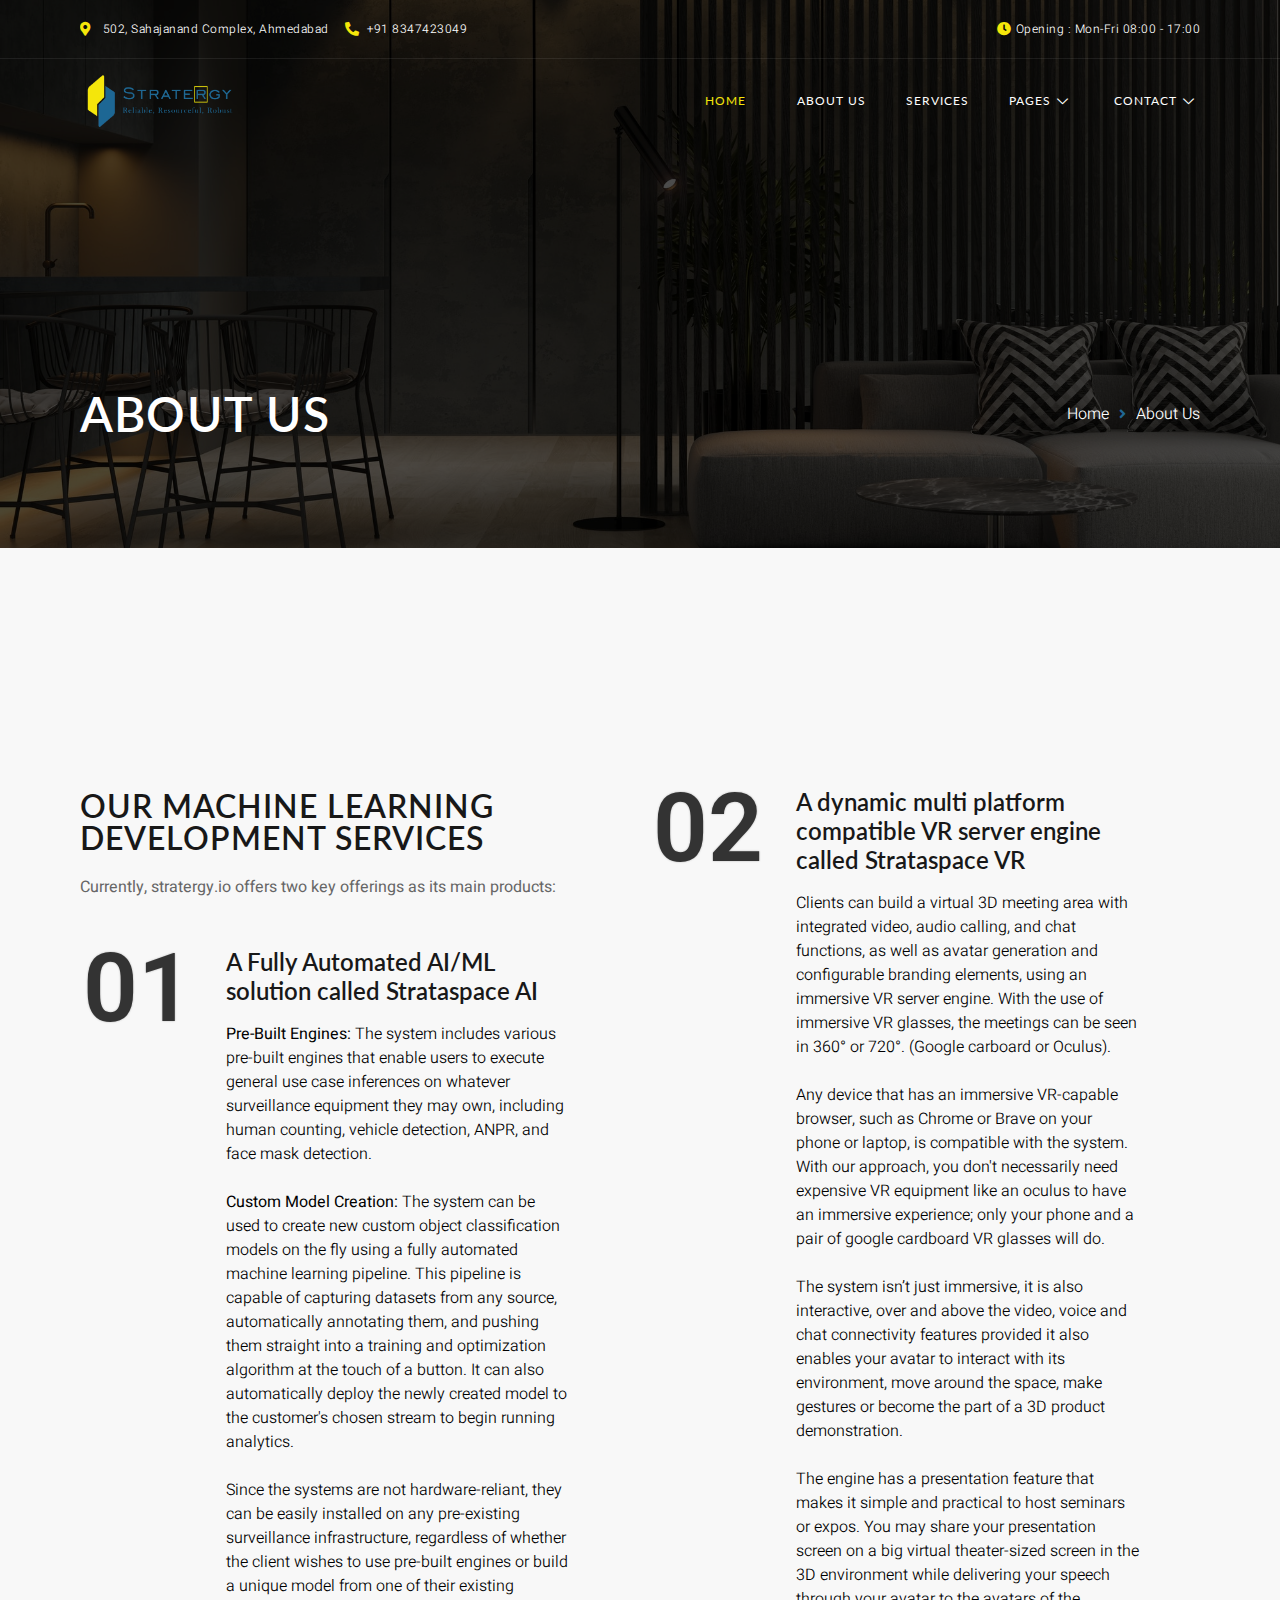
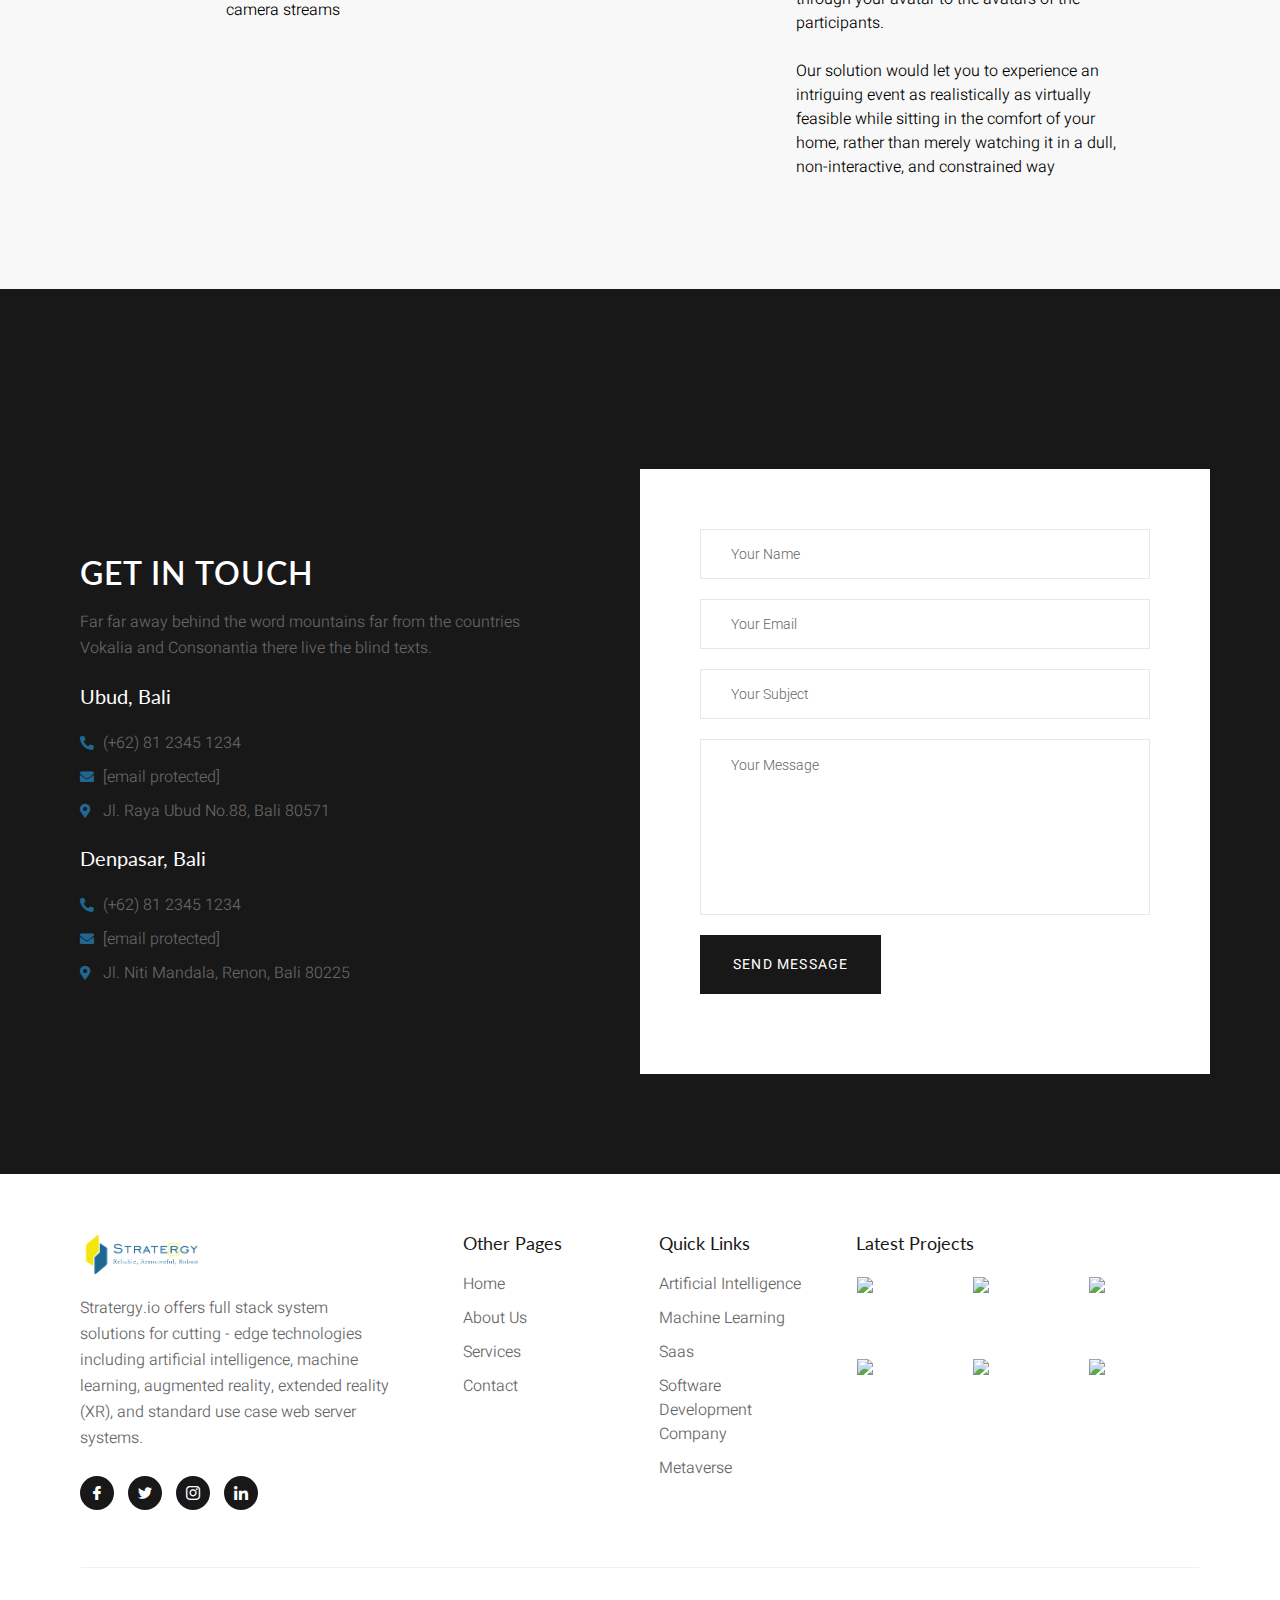
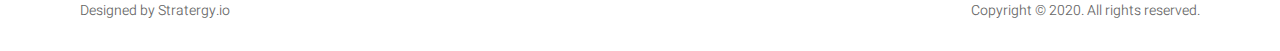
==== commit 46e936dd: "Added Metaverse Page and few more edits..." ====
--- a/about/index.html
+++ b/about/index.html
@@ -99,16 +99,16 @@
 						<div class="elementor-element elementor-element-9b64954 elementor-icon-list--layout-inline elementor-list-item-link-full_width elementor-widget elementor-widget-icon-list" data-id="9b64954" data-element_type="widget" data-widget_type="icon-list.default">
 				<div class="elementor-widget-container">
 					<ul class="elementor-icon-list-items elementor-inline-items">
-							<li class="elementor-icon-list-item elementor-inline-item">
-											<span class="elementor-icon-list-icon">
-							<i aria-hidden="true" class="fas fa-map-marker-alt"></i>						</span>
-										<span class="elementor-icon-list-text">Jl. Raya Ubud No.88, Bali 80571</span>
-									</li>
-								<li class="elementor-icon-list-item elementor-inline-item">
-											<span class="elementor-icon-list-icon">
-							<i aria-hidden="true" class="fas fa-phone-alt"></i>						</span>
-										<span class="elementor-icon-list-text">(+62) 81 2345 1234</span>
-									</li>
+						<li class="elementor-icon-list-item elementor-inline-item">
+							<span class="elementor-icon-list-icon">
+			<i aria-hidden="true" class="fas fa-map-marker-alt"></i>						</span>
+						<span class="elementor-icon-list-text">502, Sahajanand Complex, Ahmedabad</span>
+					</li>
+				<li class="elementor-icon-list-item elementor-inline-item">
+							<span class="elementor-icon-list-icon">
+			<i aria-hidden="true" class="fas fa-phone-alt"></i>						</span>
+						<span class="elementor-icon-list-text">+91 8347423049</span>
+					</li>
 						</ul>
 				</div>
 				</div>
@@ -463,7 +463,7 @@
 				<div class="elementor-element elementor-element-e17d09a elementor-widget elementor-widget-text-editor" data-id="e17d09a" data-element_type="widget" data-widget_type="text-editor.default">
 				<div class="elementor-widget-container">
 								<div class="elementor-text-editor elementor-clearfix">
-									Currently, stratergy.io offers two key offerings as its main products:
+									<b>Currently, stratergy.io offers two key offerings as its main products:</b>
 								</div>
 						</div>
 				</div>
@@ -886,244 +886,247 @@
 			</div>
 					</div>
 		
-		<footer itemtype="https://schema.org/WPFooter" itemscope="itemscope" id="colophon" role="contentinfo">
-			<div class='footer-width-fixer'>		<div data-elementor-type="wp-post" data-elementor-id="382" class="elementor elementor-382">
-						<div class="elementor-inner">
-				<div class="elementor-section-wrap">
-									<section class="elementor-section elementor-top-section elementor-element elementor-element-d130dd7 elementor-section-boxed elementor-section-height-default elementor-section-height-default" data-id="d130dd7" data-element_type="section" data-settings="{&quot;background_background&quot;:&quot;classic&quot;}">
-							<div class="elementor-background-overlay"></div>
-							<div class="elementor-container elementor-column-gap-no">
-							<div class="elementor-row">
-					<div class="elementor-column elementor-col-100 elementor-top-column elementor-element elementor-element-39e0a72" data-id="39e0a72" data-element_type="column">
-			<div class="elementor-column-wrap elementor-element-populated">
-							<div class="elementor-widget-wrap">
-						<section class="elementor-section elementor-inner-section elementor-element elementor-element-f5a2bc3 elementor-section-boxed elementor-section-height-default elementor-section-height-default" data-id="f5a2bc3" data-element_type="section">
-						<div class="elementor-container elementor-column-gap-default">
-							<div class="elementor-row">
-					<div class="elementor-column elementor-col-25 elementor-inner-column elementor-element elementor-element-1236ddb" data-id="1236ddb" data-element_type="column">
-			<div class="elementor-column-wrap elementor-element-populated">
-							<div class="elementor-widget-wrap">
-						<div class="elementor-element elementor-element-5583896 elementor-widget elementor-widget-image" data-id="5583896" data-element_type="widget" data-widget_type="image.default">
-				<div class="elementor-widget-container">
-								<div class="elementor-image">
-												<img width="449" height="151" src="../wp-content/uploads/sites/15/2020/10/Logo-footer%40.png" class="attachment-full size-full" alt="" loading="lazy" srcset="https://templatekit.jegtheme.com/inner/wp-content/uploads/sites/15/2020/10/Logo-footer@.png 449w, https://templatekit.jegtheme.com/inner/wp-content/uploads/sites/15/2020/10/Logo-footer@-300x101.png 300w" sizes="(max-width: 449px) 100vw, 449px" />														</div>
-						</div>
-				</div>
-				<div class="elementor-element elementor-element-766f786 elementor-widget elementor-widget-text-editor" data-id="766f786" data-element_type="widget" data-widget_type="text-editor.default">
-				<div class="elementor-widget-container">
-								<div class="elementor-text-editor elementor-clearfix">
-				One day however a small line of blind text by the name of Lorem Ipsum decided to leave for the far World of Grammar. 					</div>
-						</div>
-				</div>
-				<div class="elementor-element elementor-element-71f8a0a elementor-widget elementor-widget-elementskit-social-media" data-id="71f8a0a" data-element_type="widget" data-widget_type="elementskit-social-media.default">
-				<div class="elementor-widget-container">
-			<div class="ekit-wid-con" >			 <ul class="ekit_social_media">
-														<li class="elementor-repeater-item-f714e2e">
-					    <a
-						 class="facebook" >
-														
-							<i aria-hidden="true" class="icon icon-facebook"></i>									
-                                                                                                            </a>
-                    </li>
-                    														<li class="elementor-repeater-item-0f23c6f">
-					    <a
-						 class="twitter" >
-														
-							<i aria-hidden="true" class="icon icon-twitter"></i>									
-                                                                                                            </a>
-                    </li>
-                    														<li class="elementor-repeater-item-c7d059b">
-					    <a
-						 class="1" >
-														
-							<i aria-hidden="true" class="icon icon-instagram-1"></i>									
-                                                                                                            </a>
-                    </li>
-                    														<li class="elementor-repeater-item-7f16f10">
-					    <a
-						 class="linkedin" >
-														
-							<i aria-hidden="true" class="icon icon-linkedin"></i>									
-                                                                                                            </a>
-                    </li>
-                    							</ul>
-		</div>		</div>
-				</div>
-						</div>
-					</div>
-		</div>
-				<div class="elementor-column elementor-col-25 elementor-inner-column elementor-element elementor-element-1a4d843" data-id="1a4d843" data-element_type="column">
-			<div class="elementor-column-wrap elementor-element-populated">
-							<div class="elementor-widget-wrap">
-						<div class="elementor-element elementor-element-48c3ae4 elementor-widget elementor-widget-heading" data-id="48c3ae4" data-element_type="widget" data-widget_type="heading.default">
-				<div class="elementor-widget-container">
-			<h2 class="elementor-heading-title elementor-size-default">Other Pages</h2>		</div>
-				</div>
-				<div class="elementor-element elementor-element-38abdcd elementor-icon-list--layout-traditional elementor-list-item-link-full_width elementor-widget elementor-widget-icon-list" data-id="38abdcd" data-element_type="widget" data-widget_type="icon-list.default">
-				<div class="elementor-widget-container">
-					<ul class="elementor-icon-list-items">
-							<li class="elementor-icon-list-item">
-											<a href="#">
-
-											<span class="elementor-icon-list-text">Home</span>
-											</a>
-									</li>
-								<li class="elementor-icon-list-item">
-											<a href="#">
-
-											<span class="elementor-icon-list-text">About Us</span>
-											</a>
-									</li>
-								<li class="elementor-icon-list-item">
-											<a href="#">
-
-											<span class="elementor-icon-list-text">Services</span>
-											</a>
-									</li>
-								<li class="elementor-icon-list-item">
-											<a href="#">
-
-											<span class="elementor-icon-list-text">Contact</span>
-											</a>
-									</li>
-								<li class="elementor-icon-list-item">
-											<a href="#">
-
-											<span class="elementor-icon-list-text">Project</span>
-											</a>
-									</li>
-						</ul>
-				</div>
-				</div>
-						</div>
-					</div>
-		</div>
-				<div class="elementor-column elementor-col-25 elementor-inner-column elementor-element elementor-element-80f0fbe" data-id="80f0fbe" data-element_type="column">
-			<div class="elementor-column-wrap elementor-element-populated">
-							<div class="elementor-widget-wrap">
-						<div class="elementor-element elementor-element-df8784c elementor-widget elementor-widget-heading" data-id="df8784c" data-element_type="widget" data-widget_type="heading.default">
-				<div class="elementor-widget-container">
-			<h2 class="elementor-heading-title elementor-size-default">Quick Links</h2>		</div>
-				</div>
-				<div class="elementor-element elementor-element-45a4863 elementor-icon-list--layout-traditional elementor-list-item-link-full_width elementor-widget elementor-widget-icon-list" data-id="45a4863" data-element_type="widget" data-widget_type="icon-list.default">
-				<div class="elementor-widget-container">
-					<ul class="elementor-icon-list-items">
-							<li class="elementor-icon-list-item">
-											<a href="#">
-
-											<span class="elementor-icon-list-text">Privacy Policy</span>
-											</a>
-									</li>
-								<li class="elementor-icon-list-item">
-											<a href="#">
-
-											<span class="elementor-icon-list-text">Term Of Service</span>
-											</a>
-									</li>
-								<li class="elementor-icon-list-item">
-											<a href="#">
-
-											<span class="elementor-icon-list-text">Disclaimer</span>
-											</a>
-									</li>
-								<li class="elementor-icon-list-item">
-											<a href="#">
-
-											<span class="elementor-icon-list-text">Credits</span>
-											</a>
-									</li>
-								<li class="elementor-icon-list-item">
-											<a href="#">
-
-											<span class="elementor-icon-list-text">FAQ</span>
-											</a>
-									</li>
-						</ul>
-				</div>
-				</div>
-						</div>
-					</div>
-		</div>
-				<div class="elementor-column elementor-col-25 elementor-inner-column elementor-element elementor-element-ee1288e" data-id="ee1288e" data-element_type="column">
-			<div class="elementor-column-wrap elementor-element-populated">
-							<div class="elementor-widget-wrap">
-						<div class="elementor-element elementor-element-d4cfd4f elementor-widget elementor-widget-heading" data-id="d4cfd4f" data-element_type="widget" data-widget_type="heading.default">
-				<div class="elementor-widget-container">
-			<h2 class="elementor-heading-title elementor-size-default">Latest Projects</h2>		</div>
-				</div>
-				<div class="elementor-element elementor-element-1b5d604 eael-fg-hoverer-content-align-center elementor-grid-mobile-2 elementor-grid-3 elementor-grid-tablet-2 elementor-widget elementor-widget-eael-filterable-gallery" data-id="1b5d604" data-element_type="widget" data-settings="{&quot;columns_mobile&quot;:&quot;2&quot;,&quot;columns&quot;:&quot;3&quot;,&quot;columns_tablet&quot;:&quot;2&quot;,&quot;photo_gallery&quot;:&quot;yes&quot;}" data-widget_type="eael-filterable-gallery.default">
-				<div class="elementor-widget-container">
-			        <div id="eael-filter-gallery-wrapper-1b5d604" class="eael-filter-gallery-wrapper" data-layout-mode="hoverer" data-mfp_caption="">
-            
-            
-            <div class="eael-filter-gallery-container eael-filter-gallery-grid" data-images-per-page="" data-total-gallery-items="6" data-nomore-item-text="" data-settings="{&quot;grid_style&quot;:&quot;grid&quot;,&quot;popup&quot;:&quot;media&quot;,&quot;duration&quot;:500,&quot;gallery_enabled&quot;:&quot;yes&quot;,&quot;post_id&quot;:664,&quot;widget_id&quot;:&quot;1b5d604&quot;}" data-gallery-items="[&quot;\u003Cdiv class=\u0022eael-filterable-gallery-item-wrap\u0022\u003E\n\t\t\t\t\u003Cdiv class=\u0022eael-gallery-grid-item\u0022\u003E\u003Cdiv class=\u0022gallery-item-thumbnail-wrap\u0022\u003E\u003Cimg src=https://templatekit.jegtheme.com/u0022https:////templatekit.jegtheme.com//inner//wp-content//uploads//sites//15//2020//10//simple-dining-room-interior-design.jpg/u0022 data-lazy-src=\u0022https:\/\/templatekit.jegtheme.com\/inner\/wp-content\/uploads\/sites\/15\/2020\/10\/simple-dining-room-interior-design.jpg\u0022 alt=\u0022Simple dining room interior design\u0022 class=\u0022gallery-item-thumbnail\u0022\u003E\u003C\/div\u003E\u003Ca href=https://templatekit.jegtheme.com/u0022https:////templatekit.jegtheme.com//inner//wp-content//uploads//sites//15//2020//10//simple-dining-room-interior-design.jpg/u0022 class=\u0022eael-magnific-link media-content-wrap\u0022 data-elementor-open-lightbox=\u0022no\u0022\u003E\u003Cdiv class=\u0022gallery-item-caption-wrap caption-style-hoverer eael-slide-up\u0022\u003E\u003Cdiv class=\u0022gallery-item-hoverer-bg\u0022\u003E\u003C\/div\u003E\u003Cdiv class=\u0022gallery-item-caption-over\u0022\u003E\u003C\/div\u003E\u003C\/div\u003E\u003C\/a\u003E\u003C\/div\u003E\u003C\/div\u003E&quot;,&quot;\u003Cdiv class=\u0022eael-filterable-gallery-item-wrap\u0022\u003E\n\t\t\t\t\u003Cdiv class=\u0022eael-gallery-grid-item\u0022\u003E\u003Cdiv class=\u0022gallery-item-thumbnail-wrap\u0022\u003E\u003Cimg src=https://templatekit.jegtheme.com/u0022https:////templatekit.jegtheme.com//inner//wp-content//uploads//sites//15//2020//10//interior-of-modern-design-room-3d-illustration.jpg/u0022 data-lazy-src=\u0022https:\/\/templatekit.jegtheme.com\/inner\/wp-content\/uploads\/sites\/15\/2020\/10\/interior-of-modern-design-room-3d-illustration.jpg\u0022 alt=\u0022Interior of modern design room 3D illustration\u0022 class=\u0022gallery-item-thumbnail\u0022\u003E\u003C\/div\u003E\u003Ca href=https://templatekit.jegtheme.com/u0022https:////templatekit.jegtheme.com//inner//wp-content//uploads//sites//15//2020//10//interior-of-modern-design-room-3d-illustration.jpg/u0022 class=\u0022eael-magnific-link media-content-wrap\u0022 data-elementor-open-lightbox=\u0022no\u0022\u003E\u003Cdiv class=\u0022gallery-item-caption-wrap caption-style-hoverer eael-slide-up\u0022\u003E\u003Cdiv class=\u0022gallery-item-hoverer-bg\u0022\u003E\u003C\/div\u003E\u003Cdiv class=\u0022gallery-item-caption-over\u0022\u003E\u003C\/div\u003E\u003C\/div\u003E\u003C\/a\u003E\u003C\/div\u003E\u003C\/div\u003E&quot;,&quot;\u003Cdiv class=\u0022eael-filterable-gallery-item-wrap\u0022\u003E\n\t\t\t\t\u003Cdiv class=\u0022eael-gallery-grid-item\u0022\u003E\u003Cdiv class=\u0022gallery-item-thumbnail-wrap\u0022\u003E\u003Cimg src=https://templatekit.jegtheme.com/u0022https:////templatekit.jegtheme.com//inner//wp-content//uploads//sites//15//2020//10//modern-style-interior-design-3d-rendering-2.jpg/u0022 data-lazy-src=\u0022https:\/\/templatekit.jegtheme.com\/inner\/wp-content\/uploads\/sites\/15\/2020\/10\/modern-style-interior-design-3d-rendering-2.jpg\u0022 alt=\u0022Modern style interior design 3D rendering\u0022 class=\u0022gallery-item-thumbnail\u0022\u003E\u003C\/div\u003E\u003Ca href=https://templatekit.jegtheme.com/u0022https:////templatekit.jegtheme.com//inner//wp-content//uploads//sites//15//2020//10//modern-style-interior-design-3d-rendering-2.jpg/u0022 class=\u0022eael-magnific-link media-content-wrap\u0022 data-elementor-open-lightbox=\u0022no\u0022\u003E\u003Cdiv class=\u0022gallery-item-caption-wrap caption-style-hoverer eael-slide-up\u0022\u003E\u003Cdiv class=\u0022gallery-item-hoverer-bg\u0022\u003E\u003C\/div\u003E\u003Cdiv class=\u0022gallery-item-caption-over\u0022\u003E\u003C\/div\u003E\u003C\/div\u003E\u003C\/a\u003E\u003C\/div\u003E\u003C\/div\u003E&quot;,&quot;\u003Cdiv class=\u0022eael-filterable-gallery-item-wrap\u0022\u003E\n\t\t\t\t\u003Cdiv class=\u0022eael-gallery-grid-item\u0022\u003E\u003Cdiv class=\u0022gallery-item-thumbnail-wrap\u0022\u003E\u003Cimg src=https://templatekit.jegtheme.com/u0022https:////templatekit.jegtheme.com//inner//wp-content//uploads//sites//15//2020//10//modern-style-interior-design-3d-rendering-3.jpg/u0022 data-lazy-src=\u0022https:\/\/templatekit.jegtheme.com\/inner\/wp-content\/uploads\/sites\/15\/2020\/10\/modern-style-interior-design-3d-rendering-3.jpg\u0022 alt=\u0022Modern style interior design 3D rendering\u0022 class=\u0022gallery-item-thumbnail\u0022\u003E\u003C\/div\u003E\u003Ca href=https://templatekit.jegtheme.com/u0022https:////templatekit.jegtheme.com//inner//wp-content//uploads//sites//15//2020//10//modern-style-interior-design-3d-rendering-3.jpg/u0022 class=\u0022eael-magnific-link media-content-wrap\u0022 data-elementor-open-lightbox=\u0022no\u0022\u003E\u003Cdiv class=\u0022gallery-item-caption-wrap caption-style-hoverer eael-slide-up\u0022\u003E\u003Cdiv class=\u0022gallery-item-hoverer-bg\u0022\u003E\u003C\/div\u003E\u003Cdiv class=\u0022gallery-item-caption-over\u0022\u003E\u003C\/div\u003E\u003C\/div\u003E\u003C\/a\u003E\u003C\/div\u003E\u003C\/div\u003E&quot;,&quot;\u003Cdiv class=\u0022eael-filterable-gallery-item-wrap\u0022\u003E\n\t\t\t\t\u003Cdiv class=\u0022eael-gallery-grid-item\u0022\u003E\u003Cdiv class=\u0022gallery-item-thumbnail-wrap\u0022\u003E\u003Cimg src=https://templatekit.jegtheme.com/u0022https:////templatekit.jegtheme.com//inner//wp-content//uploads//sites//15//2020//10//interior-design-of-a-coffee-shop-cafe-3d-rendering.jpg/u0022 data-lazy-src=\u0022https:\/\/templatekit.jegtheme.com\/inner\/wp-content\/uploads\/sites\/15\/2020\/10\/interior-design-of-a-coffee-shop-cafe-3d-rendering.jpg\u0022 alt=\u0022Interior design of a coffee shop, cafe. 3D rendering\u0022 class=\u0022gallery-item-thumbnail\u0022\u003E\u003C\/div\u003E\u003Ca href=https://templatekit.jegtheme.com/u0022https:////templatekit.jegtheme.com//inner//wp-content//uploads//sites//15//2020//10//interior-design-of-a-coffee-shop-cafe-3d-rendering.jpg/u0022 class=\u0022eael-magnific-link media-content-wrap\u0022 data-elementor-open-lightbox=\u0022no\u0022\u003E\u003Cdiv class=\u0022gallery-item-caption-wrap caption-style-hoverer eael-slide-up\u0022\u003E\u003Cdiv class=\u0022gallery-item-hoverer-bg\u0022\u003E\u003C\/div\u003E\u003Cdiv class=\u0022gallery-item-caption-over\u0022\u003E\u003C\/div\u003E\u003C\/div\u003E\u003C\/a\u003E\u003C\/div\u003E\u003C\/div\u003E&quot;,&quot;\u003Cdiv class=\u0022eael-filterable-gallery-item-wrap\u0022\u003E\n\t\t\t\t\u003Cdiv class=\u0022eael-gallery-grid-item\u0022\u003E\u003Cdiv class=\u0022gallery-item-thumbnail-wrap\u0022\u003E\u003Cimg src=https://templatekit.jegtheme.com/u0022https:////templatekit.jegtheme.com//inner//wp-content//uploads//sites//15//2020//10//modern-style-interior-design-3d-rendering.jpg/u0022 data-lazy-src=\u0022https:\/\/templatekit.jegtheme.com\/inner\/wp-content\/uploads\/sites\/15\/2020\/10\/modern-style-interior-design-3d-rendering.jpg\u0022 alt=\u0022Modern style interior design 3D rendering\u0022 class=\u0022gallery-item-thumbnail\u0022\u003E\u003C\/div\u003E\u003Ca href=https://templatekit.jegtheme.com/u0022https:////templatekit.jegtheme.com//inner//wp-content//uploads//sites//15//2020//10//modern-style-interior-design-3d-rendering.jpg/u0022 class=\u0022eael-magnific-link media-content-wrap\u0022 data-elementor-open-lightbox=\u0022no\u0022\u003E\u003Cdiv class=\u0022gallery-item-caption-wrap caption-style-hoverer eael-slide-up\u0022\u003E\u003Cdiv class=\u0022gallery-item-hoverer-bg\u0022\u003E\u003C\/div\u003E\u003Cdiv class=\u0022gallery-item-caption-over\u0022\u003E\u003C\/div\u003E\u003C\/div\u003E\u003C\/a\u003E\u003C\/div\u003E\u003C\/div\u003E&quot;]" data-init-show="6">
-                <div class="eael-filterable-gallery-item-wrap">
-				<div class="eael-gallery-grid-item"><div class="gallery-item-thumbnail-wrap"><img src="../wp-content/uploads/sites/15/2020/10/simple-dining-room-interior-design.jpg" data-lazy-src="https://templatekit.jegtheme.com/inner/wp-content/uploads/sites/15/2020/10/simple-dining-room-interior-design.jpg" alt="Simple dining room interior design" class="gallery-item-thumbnail"></div><a href="../wp-content/uploads/sites/15/2020/10/simple-dining-room-interior-design.jpg" class="eael-magnific-link media-content-wrap" data-elementor-open-lightbox="no"><div class="gallery-item-caption-wrap caption-style-hoverer eael-slide-up"><div class="gallery-item-hoverer-bg"></div><div class="gallery-item-caption-over"></div></div></a></div></div><div class="eael-filterable-gallery-item-wrap">
-				<div class="eael-gallery-grid-item"><div class="gallery-item-thumbnail-wrap"><img src="../wp-content/uploads/sites/15/2020/10/interior-of-modern-design-room-3d-illustration.jpg" data-lazy-src="https://templatekit.jegtheme.com/inner/wp-content/uploads/sites/15/2020/10/interior-of-modern-design-room-3d-illustration.jpg" alt="Interior of modern design room 3D illustration" class="gallery-item-thumbnail"></div><a href="../wp-content/uploads/sites/15/2020/10/interior-of-modern-design-room-3d-illustration.jpg" class="eael-magnific-link media-content-wrap" data-elementor-open-lightbox="no"><div class="gallery-item-caption-wrap caption-style-hoverer eael-slide-up"><div class="gallery-item-hoverer-bg"></div><div class="gallery-item-caption-over"></div></div></a></div></div><div class="eael-filterable-gallery-item-wrap">
-				<div class="eael-gallery-grid-item"><div class="gallery-item-thumbnail-wrap"><img src="../wp-content/uploads/sites/15/2020/10/modern-style-interior-design-3d-rendering-2.jpg" data-lazy-src="https://templatekit.jegtheme.com/inner/wp-content/uploads/sites/15/2020/10/modern-style-interior-design-3d-rendering-2.jpg" alt="Modern style interior design 3D rendering" class="gallery-item-thumbnail"></div><a href="../wp-content/uploads/sites/15/2020/10/modern-style-interior-design-3d-rendering-2.jpg" class="eael-magnific-link media-content-wrap" data-elementor-open-lightbox="no"><div class="gallery-item-caption-wrap caption-style-hoverer eael-slide-up"><div class="gallery-item-hoverer-bg"></div><div class="gallery-item-caption-over"></div></div></a></div></div><div class="eael-filterable-gallery-item-wrap">
-				<div class="eael-gallery-grid-item"><div class="gallery-item-thumbnail-wrap"><img src="../wp-content/uploads/sites/15/2020/10/modern-style-interior-design-3d-rendering-3.jpg" data-lazy-src="https://templatekit.jegtheme.com/inner/wp-content/uploads/sites/15/2020/10/modern-style-interior-design-3d-rendering-3.jpg" alt="Modern style interior design 3D rendering" class="gallery-item-thumbnail"></div><a href="../wp-content/uploads/sites/15/2020/10/modern-style-interior-design-3d-rendering-3.jpg" class="eael-magnific-link media-content-wrap" data-elementor-open-lightbox="no"><div class="gallery-item-caption-wrap caption-style-hoverer eael-slide-up"><div class="gallery-item-hoverer-bg"></div><div class="gallery-item-caption-over"></div></div></a></div></div><div class="eael-filterable-gallery-item-wrap">
-				<div class="eael-gallery-grid-item"><div class="gallery-item-thumbnail-wrap"><img src="../wp-content/uploads/sites/15/2020/10/interior-design-of-a-coffee-shop-cafe-3d-rendering.jpg" data-lazy-src="https://templatekit.jegtheme.com/inner/wp-content/uploads/sites/15/2020/10/interior-design-of-a-coffee-shop-cafe-3d-rendering.jpg" alt="Interior design of a coffee shop, cafe. 3D rendering" class="gallery-item-thumbnail"></div><a href="../wp-content/uploads/sites/15/2020/10/interior-design-of-a-coffee-shop-cafe-3d-rendering.jpg" class="eael-magnific-link media-content-wrap" data-elementor-open-lightbox="no"><div class="gallery-item-caption-wrap caption-style-hoverer eael-slide-up"><div class="gallery-item-hoverer-bg"></div><div class="gallery-item-caption-over"></div></div></a></div></div><div class="eael-filterable-gallery-item-wrap">
-				<div class="eael-gallery-grid-item"><div class="gallery-item-thumbnail-wrap"><img src="../wp-content/uploads/sites/15/2020/10/modern-style-interior-design-3d-rendering.jpg" data-lazy-src="https://templatekit.jegtheme.com/inner/wp-content/uploads/sites/15/2020/10/modern-style-interior-design-3d-rendering.jpg" alt="Modern style interior design 3D rendering" class="gallery-item-thumbnail"></div><a href="../wp-content/uploads/sites/15/2020/10/modern-style-interior-design-3d-rendering.jpg" class="eael-magnific-link media-content-wrap" data-elementor-open-lightbox="no"><div class="gallery-item-caption-wrap caption-style-hoverer eael-slide-up"><div class="gallery-item-hoverer-bg"></div><div class="gallery-item-caption-over"></div></div></a></div></div>            </div>
-            
-                    </div>
-        
-        		</div>
-				</div>
-						</div>
-					</div>
-		</div>
-								</div>
-					</div>
-		</section>
-				<div class="elementor-element elementor-element-5dfd4d2 elementor-widget-divider--view-line elementor-widget elementor-widget-divider" data-id="5dfd4d2" data-element_type="widget" data-widget_type="divider.default">
-				<div class="elementor-widget-container">
-					<div class="elementor-divider">
-			<span class="elementor-divider-separator">
-						</span>
-		</div>
-				</div>
-				</div>
-				<section class="elementor-section elementor-inner-section elementor-element elementor-element-3c1150f elementor-section-boxed elementor-section-height-default elementor-section-height-default" data-id="3c1150f" data-element_type="section">
-						<div class="elementor-container elementor-column-gap-default">
-							<div class="elementor-row">
-					<div class="elementor-column elementor-col-50 elementor-inner-column elementor-element elementor-element-aeae0d9" data-id="aeae0d9" data-element_type="column">
-			<div class="elementor-column-wrap elementor-element-populated">
-							<div class="elementor-widget-wrap">
-						<div class="elementor-element elementor-element-8dadac3 elementor-widget elementor-widget-text-editor" data-id="8dadac3" data-element_type="widget" data-widget_type="text-editor.default">
-				<div class="elementor-widget-container">
-								<div class="elementor-text-editor elementor-clearfix">
-				Interior Design Template Kit by Jegtheme					</div>
-						</div>
-				</div>
-						</div>
-					</div>
-		</div>
-				<div class="elementor-column elementor-col-50 elementor-inner-column elementor-element elementor-element-e8471d9" data-id="e8471d9" data-element_type="column">
-			<div class="elementor-column-wrap elementor-element-populated">
-							<div class="elementor-widget-wrap">
-						<div class="elementor-element elementor-element-2a4b6c9 elementor-widget elementor-widget-text-editor" data-id="2a4b6c9" data-element_type="widget" data-widget_type="text-editor.default">
-				<div class="elementor-widget-container">
-								<div class="elementor-text-editor elementor-clearfix">
-				Copyright © 2020. All rights reserved.
-					</div>
-						</div>
-				</div>
-						</div>
-					</div>
-		</div>
-								</div>
-					</div>
-		</section>
-						</div>
-					</div>
-		</div>
-								</div>
-					</div>
-		</section>
-									</div>
-			</div>
-					</div>
-		</div>		</footer>
+					<footer itemtype="https://schema.org/WPFooter" itemscope="itemscope" id="colophon" role="contentinfo">
+						<div class='footer-width-fixer'>		<div data-elementor-type="wp-post" data-elementor-id="382" class="elementor elementor-382">
+									<div class="elementor-inner">
+							<div class="elementor-section-wrap">
+												<section class="elementor-section elementor-top-section elementor-element elementor-element-d130dd7 elementor-section-boxed elementor-section-height-default elementor-section-height-default" data-id="d130dd7" data-element_type="section" data-settings="{&quot;background_background&quot;:&quot;classic&quot;}">
+										<div class="elementor-background-overlay"></div>
+										<div class="elementor-container elementor-column-gap-no">
+										<div class="elementor-row">
+								<div class="elementor-column elementor-col-100 elementor-top-column elementor-element elementor-element-39e0a72" data-id="39e0a72" data-element_type="column">
+						<div class="elementor-column-wrap elementor-element-populated">
+										<div class="elementor-widget-wrap">
+									<section class="elementor-section elementor-inner-section elementor-element elementor-element-f5a2bc3 elementor-section-boxed elementor-section-height-default elementor-section-height-default" data-id="f5a2bc3" data-element_type="section">
+									<div class="elementor-container elementor-column-gap-default">
+										<div class="elementor-row">
+								<div class="elementor-column elementor-col-25 elementor-inner-column elementor-element elementor-element-1236ddb" data-id="1236ddb" data-element_type="column">
+						<div class="elementor-column-wrap elementor-element-populated">
+										<div class="elementor-widget-wrap">
+									<div class="elementor-element elementor-element-5583896 elementor-widget elementor-widget-image" data-id="5583896" data-element_type="widget" data-widget_type="image.default">
+							<div class="elementor-widget-container">
+											<div class="elementor-image">
+															<img width="449" height="151" src="../wp-content/uploads/sites/15/2020/10/Stratergy100.png" class="attachment-full size-full" alt="" loading="lazy"/>														</div>
+									</div>
+							</div>
+							<div class="elementor-element elementor-element-766f786 elementor-widget elementor-widget-text-editor" data-id="766f786" data-element_type="widget" data-widget_type="text-editor.default">
+							<div class="elementor-widget-container">
+											<div class="elementor-text-editor elementor-clearfix">
+												Stratergy.io offers full stack system solutions for cutting - edge technologies including
+												artificial intelligence, machine learning, augmented reality, extended reality (XR), and
+												standard use case web server systems.
+																	</div>
+									</div>
+							</div>
+							<div class="elementor-element elementor-element-71f8a0a elementor-widget elementor-widget-elementskit-social-media" data-id="71f8a0a" data-element_type="widget" data-widget_type="elementskit-social-media.default">
+							<div class="elementor-widget-container">
+						<div class="ekit-wid-con" >			 <ul class="ekit_social_media">
+																	<li class="elementor-repeater-item-f714e2e">
+									<a
+									 class="facebook" >
+																	
+										<i aria-hidden="true" class="icon icon-facebook"></i>									
+																														</a>
+								</li>
+																						<li class="elementor-repeater-item-0f23c6f">
+									<a
+									 class="twitter" >
+																	
+										<i aria-hidden="true" class="icon icon-twitter"></i>									
+																														</a>
+								</li>
+																						<li class="elementor-repeater-item-c7d059b">
+									<a
+									 class="1" >
+																	
+										<i aria-hidden="true" class="icon icon-instagram-1"></i>									
+																														</a>
+								</li>
+																						<li class="elementor-repeater-item-7f16f10">
+									<a
+									 class="linkedin" >
+																	
+										<i aria-hidden="true" class="icon icon-linkedin"></i>									
+																														</a>
+								</li>
+															</ul>
+					</div>		</div>
+							</div>
+									</div>
+								</div>
+					</div>
+							<div class="elementor-column elementor-col-25 elementor-inner-column elementor-element elementor-element-1a4d843" data-id="1a4d843" data-element_type="column">
+						<div class="elementor-column-wrap elementor-element-populated">
+										<div class="elementor-widget-wrap">
+									<div class="elementor-element elementor-element-48c3ae4 elementor-widget elementor-widget-heading" data-id="48c3ae4" data-element_type="widget" data-widget_type="heading.default">
+							<div class="elementor-widget-container">
+						<h2 class="elementor-heading-title elementor-size-default">Other Pages</h2>		</div>
+							</div>
+							<div class="elementor-element elementor-element-38abdcd elementor-icon-list--layout-traditional elementor-list-item-link-full_width elementor-widget elementor-widget-icon-list" data-id="38abdcd" data-element_type="widget" data-widget_type="icon-list.default">
+							<div class="elementor-widget-container">
+								<ul class="elementor-icon-list-items">
+										<li class="elementor-icon-list-item">
+														<a href="../index.html">
+			
+														<span class="elementor-icon-list-text">Home</span>
+														</a>
+												</li>
+											<li class="elementor-icon-list-item">
+														<a href="../about/index.html">
+			
+														<span class="elementor-icon-list-text">About Us</span>
+														</a>
+												</li>
+											<li class="elementor-icon-list-item">
+														<a href="../index.html/#services">
+			
+														<span class="elementor-icon-list-text">Services</span>
+														</a>
+												</li>
+											<li class="elementor-icon-list-item">
+														<a href="../contact-us/index.html">
+			
+														<span class="elementor-icon-list-text">Contact</span>
+														</a>
+												</li>
+											<!-- <li class="elementor-icon-list-item">
+														<a href="#">
+			
+														<span class="elementor-icon-list-text">Project</span>
+														</a>
+												</li> -->
+									</ul>
+							</div>
+							</div>
+									</div>
+								</div>
+					</div>
+							<div class="elementor-column elementor-col-25 elementor-inner-column elementor-element elementor-element-80f0fbe" data-id="80f0fbe" data-element_type="column">
+						<div class="elementor-column-wrap elementor-element-populated">
+										<div class="elementor-widget-wrap">
+									<div class="elementor-element elementor-element-df8784c elementor-widget elementor-widget-heading" data-id="df8784c" data-element_type="widget" data-widget_type="heading.default">
+							<div class="elementor-widget-container">
+						<h2 class="elementor-heading-title elementor-size-default">Quick Links</h2>		</div>
+							</div>
+							<div class="elementor-element elementor-element-45a4863 elementor-icon-list--layout-traditional elementor-list-item-link-full_width elementor-widget elementor-widget-icon-list" data-id="45a4863" data-element_type="widget" data-widget_type="icon-list.default">
+							<div class="elementor-widget-container">
+								<ul class="elementor-icon-list-items">
+										<li class="elementor-icon-list-item">
+														<a href="../AI/index.html">
+			
+														<span class="elementor-icon-list-text">Artificial Intelligence</span>
+														</a>
+												</li>
+											<li class="elementor-icon-list-item">
+														<a href="../ML/index.html">
+			
+														<span class="elementor-icon-list-text">Machine Learning</span>
+														</a>
+												</li>
+											<li class="elementor-icon-list-item">
+														<a href="../Saas/index.html">
+			
+														<span class="elementor-icon-list-text">Saas</span>
+														</a>
+												</li>
+											<li class="elementor-icon-list-item">
+														<a href="../SDC/index.html">
+			
+														<span class="elementor-icon-list-text">Software Development Company</span>
+														</a>
+												</li>
+											<li class="elementor-icon-list-item">
+														<a href="../metaverse/index.html">
+			
+														<span class="elementor-icon-list-text">Metaverse</span>
+														</a>
+												</li>
+									</ul>
+							</div>
+							</div>
+									</div>
+								</div>
+					</div>
+							<div class="elementor-column elementor-col-25 elementor-inner-column elementor-element elementor-element-ee1288e" data-id="ee1288e" data-element_type="column">
+						<div class="elementor-column-wrap elementor-element-populated">
+										<div class="elementor-widget-wrap">
+									<div class="elementor-element elementor-element-d4cfd4f elementor-widget elementor-widget-heading" data-id="d4cfd4f" data-element_type="widget" data-widget_type="heading.default">
+							<div class="elementor-widget-container">
+						<h2 class="elementor-heading-title elementor-size-default">Latest Projects</h2>		</div>
+							</div>
+							<div class="elementor-element elementor-element-1b5d604 eael-fg-hoverer-content-align-center elementor-grid-mobile-2 elementor-grid-3 elementor-grid-tablet-2 elementor-widget elementor-widget-eael-filterable-gallery" data-id="1b5d604" data-element_type="widget" data-settings="{&quot;columns_mobile&quot;:&quot;2&quot;,&quot;columns&quot;:&quot;3&quot;,&quot;columns_tablet&quot;:&quot;2&quot;,&quot;photo_gallery&quot;:&quot;yes&quot;}" data-widget_type="eael-filterable-gallery.default">
+							<div class="elementor-widget-container">
+								<div id="eael-filter-gallery-wrapper-1b5d604" class="eael-filter-gallery-wrapper" data-layout-mode="hoverer" data-mfp_caption="">
+						
+						
+						<div class="eael-filter-gallery-container eael-filter-gallery-grid" data-images-per-page="" data-total-gallery-items="6" data-nomore-item-text="" data-settings="{&quot;grid_style&quot;:&quot;grid&quot;,&quot;popup&quot;:&quot;media&quot;,&quot;duration&quot;:500,&quot;gallery_enabled&quot;:&quot;yes&quot;,&quot;post_id&quot;:11,&quot;widget_id&quot;:&quot;1b5d604&quot;}" data-gallery-items="[&quot;\u003Cdiv class=\u0022eael-filterable-gallery-item-wrap\u0022\u003E\n\t\t\t\t\u003Cdiv class=\u0022eael-gallery-grid-item\u0022\u003E\u003Cdiv class=\u0022gallery-item-thumbnail-wrap\u0022\u003E\u003Cimg src=https://templatekit.jegtheme.com/u0022https:////templatekit.jegtheme.com//inner//wp-content//uploads//sites//15//2020//10//simple-dining-room-interior-design.jpg/u0022 data-lazy-src=\u0022https:\/\/templatekit.jegtheme.com\/inner\/wp-content\/uploads\/sites\/15\/2020\/10\/simple-dining-room-interior-design.jpg\u0022 alt=\u0022Simple dining room interior design\u0022 class=\u0022gallery-item-thumbnail\u0022\u003E\u003C\/div\u003E\u003Ca href=https://templatekit.jegtheme.com/u0022https:////templatekit.jegtheme.com//inner//wp-content//uploads//sites//15//2020//10//simple-dining-room-interior-design.jpg/u0022 class=\u0022eael-magnific-link media-content-wrap\u0022 data-elementor-open-lightbox=\u0022no\u0022\u003E\u003Cdiv class=\u0022gallery-item-caption-wrap caption-style-hoverer eael-slide-up\u0022\u003E\u003Cdiv class=\u0022gallery-item-hoverer-bg\u0022\u003E\u003C\/div\u003E\u003Cdiv class=\u0022gallery-item-caption-over\u0022\u003E\u003C\/div\u003E\u003C\/div\u003E\u003C\/a\u003E\u003C\/div\u003E\u003C\/div\u003E&quot;,&quot;\u003Cdiv class=\u0022eael-filterable-gallery-item-wrap\u0022\u003E\n\t\t\t\t\u003Cdiv class=\u0022eael-gallery-grid-item\u0022\u003E\u003Cdiv class=\u0022gallery-item-thumbnail-wrap\u0022\u003E\u003Cimg src=https://templatekit.jegtheme.com/u0022https:////templatekit.jegtheme.com//inner//wp-content//uploads//sites//15//2020//10//interior-of-modern-design-room-3d-illustration.jpg/u0022 data-lazy-src=\u0022https:\/\/templatekit.jegtheme.com\/inner\/wp-content\/uploads\/sites\/15\/2020\/10\/interior-of-modern-design-room-3d-illustration.jpg\u0022 alt=\u0022Interior of modern design room 3D illustration\u0022 class=\u0022gallery-item-thumbnail\u0022\u003E\u003C\/div\u003E\u003Ca href=https://templatekit.jegtheme.com/u0022https:////templatekit.jegtheme.com//inner//wp-content//uploads//sites//15//2020//10//interior-of-modern-design-room-3d-illustration.jpg/u0022 class=\u0022eael-magnific-link media-content-wrap\u0022 data-elementor-open-lightbox=\u0022no\u0022\u003E\u003Cdiv class=\u0022gallery-item-caption-wrap caption-style-hoverer eael-slide-up\u0022\u003E\u003Cdiv class=\u0022gallery-item-hoverer-bg\u0022\u003E\u003C\/div\u003E\u003Cdiv class=\u0022gallery-item-caption-over\u0022\u003E\u003C\/div\u003E\u003C\/div\u003E\u003C\/a\u003E\u003C\/div\u003E\u003C\/div\u003E&quot;,&quot;\u003Cdiv class=\u0022eael-filterable-gallery-item-wrap\u0022\u003E\n\t\t\t\t\u003Cdiv class=\u0022eael-gallery-grid-item\u0022\u003E\u003Cdiv class=\u0022gallery-item-thumbnail-wrap\u0022\u003E\u003Cimg src=https://templatekit.jegtheme.com/u0022https:////templatekit.jegtheme.com//inner//wp-content//uploads//sites//15//2020//10//modern-style-interior-design-3d-rendering-2.jpg/u0022 data-lazy-src=\u0022https:\/\/templatekit.jegtheme.com\/inner\/wp-content\/uploads\/sites\/15\/2020\/10\/modern-style-interior-design-3d-rendering-2.jpg\u0022 alt=\u0022Modern style interior design 3D rendering\u0022 class=\u0022gallery-item-thumbnail\u0022\u003E\u003C\/div\u003E\u003Ca href=https://templatekit.jegtheme.com/u0022https:////templatekit.jegtheme.com//inner//wp-content//uploads//sites//15//2020//10//modern-style-interior-design-3d-rendering-2.jpg/u0022 class=\u0022eael-magnific-link media-content-wrap\u0022 data-elementor-open-lightbox=\u0022no\u0022\u003E\u003Cdiv class=\u0022gallery-item-caption-wrap caption-style-hoverer eael-slide-up\u0022\u003E\u003Cdiv class=\u0022gallery-item-hoverer-bg\u0022\u003E\u003C\/div\u003E\u003Cdiv class=\u0022gallery-item-caption-over\u0022\u003E\u003C\/div\u003E\u003C\/div\u003E\u003C\/a\u003E\u003C\/div\u003E\u003C\/div\u003E&quot;,&quot;\u003Cdiv class=\u0022eael-filterable-gallery-item-wrap\u0022\u003E\n\t\t\t\t\u003Cdiv class=\u0022eael-gallery-grid-item\u0022\u003E\u003Cdiv class=\u0022gallery-item-thumbnail-wrap\u0022\u003E\u003Cimg src=https://templatekit.jegtheme.com/u0022https:////templatekit.jegtheme.com//inner//wp-content//uploads//sites//15//2020//10//modern-style-interior-design-3d-rendering-3.jpg/u0022 data-lazy-src=\u0022https:\/\/templatekit.jegtheme.com\/inner\/wp-content\/uploads\/sites\/15\/2020\/10\/modern-style-interior-design-3d-rendering-3.jpg\u0022 alt=\u0022Modern style interior design 3D rendering\u0022 class=\u0022gallery-item-thumbnail\u0022\u003E\u003C\/div\u003E\u003Ca href=https://templatekit.jegtheme.com/u0022https:////templatekit.jegtheme.com//inner//wp-content//uploads//sites//15//2020//10//modern-style-interior-design-3d-rendering-3.jpg/u0022 class=\u0022eael-magnific-link media-content-wrap\u0022 data-elementor-open-lightbox=\u0022no\u0022\u003E\u003Cdiv class=\u0022gallery-item-caption-wrap caption-style-hoverer eael-slide-up\u0022\u003E\u003Cdiv class=\u0022gallery-item-hoverer-bg\u0022\u003E\u003C\/div\u003E\u003Cdiv class=\u0022gallery-item-caption-over\u0022\u003E\u003C\/div\u003E\u003C\/div\u003E\u003C\/a\u003E\u003C\/div\u003E\u003C\/div\u003E&quot;,&quot;\u003Cdiv class=\u0022eael-filterable-gallery-item-wrap\u0022\u003E\n\t\t\t\t\u003Cdiv class=\u0022eael-gallery-grid-item\u0022\u003E\u003Cdiv class=\u0022gallery-item-thumbnail-wrap\u0022\u003E\u003Cimg src=https://templatekit.jegtheme.com/u0022https:////templatekit.jegtheme.com//inner//wp-content//uploads//sites//15//2020//10//interior-design-of-a-coffee-shop-cafe-3d-rendering.jpg/u0022 data-lazy-src=\u0022https:\/\/templatekit.jegtheme.com\/inner\/wp-content\/uploads\/sites\/15\/2020\/10\/interior-design-of-a-coffee-shop-cafe-3d-rendering.jpg\u0022 alt=\u0022Interior design of a coffee shop, cafe. 3D rendering\u0022 class=\u0022gallery-item-thumbnail\u0022\u003E\u003C\/div\u003E\u003Ca href=https://templatekit.jegtheme.com/u0022https:////templatekit.jegtheme.com//inner//wp-content//uploads//sites//15//2020//10//interior-design-of-a-coffee-shop-cafe-3d-rendering.jpg/u0022 class=\u0022eael-magnific-link media-content-wrap\u0022 data-elementor-open-lightbox=\u0022no\u0022\u003E\u003Cdiv class=\u0022gallery-item-caption-wrap caption-style-hoverer eael-slide-up\u0022\u003E\u003Cdiv class=\u0022gallery-item-hoverer-bg\u0022\u003E\u003C\/div\u003E\u003Cdiv class=\u0022gallery-item-caption-over\u0022\u003E\u003C\/div\u003E\u003C\/div\u003E\u003C\/a\u003E\u003C\/div\u003E\u003C\/div\u003E&quot;,&quot;\u003Cdiv class=\u0022eael-filterable-gallery-item-wrap\u0022\u003E\n\t\t\t\t\u003Cdiv class=\u0022eael-gallery-grid-item\u0022\u003E\u003Cdiv class=\u0022gallery-item-thumbnail-wrap\u0022\u003E\u003Cimg src=https://templatekit.jegtheme.com/u0022https:////templatekit.jegtheme.com//inner//wp-content//uploads//sites//15//2020//10//modern-style-interior-design-3d-rendering.jpg/u0022 data-lazy-src=\u0022https:\/\/templatekit.jegtheme.com\/inner\/wp-content\/uploads\/sites\/15\/2020\/10\/modern-style-interior-design-3d-rendering.jpg\u0022 alt=\u0022Modern style interior design 3D rendering\u0022 class=\u0022gallery-item-thumbnail\u0022\u003E\u003C\/div\u003E\u003Ca href=https://templatekit.jegtheme.com/u0022https:////templatekit.jegtheme.com//inner//wp-content//uploads//sites//15//2020//10//modern-style-interior-design-3d-rendering.jpg/u0022 class=\u0022eael-magnific-link media-content-wrap\u0022 data-elementor-open-lightbox=\u0022no\u0022\u003E\u003Cdiv class=\u0022gallery-item-caption-wrap caption-style-hoverer eael-slide-up\u0022\u003E\u003Cdiv class=\u0022gallery-item-hoverer-bg\u0022\u003E\u003C\/div\u003E\u003Cdiv class=\u0022gallery-item-caption-over\u0022\u003E\u003C\/div\u003E\u003C\/div\u003E\u003C\/a\u003E\u003C\/div\u003E\u003C\/div\u003E&quot;]" data-init-show="6">
+							<div class="eael-filterable-gallery-item-wrap">
+							<div class="eael-gallery-grid-item"><div class="gallery-item-thumbnail-wrap"><img src="wp-content/uploads/sites/15/2020/10/simple-dining-room-interior-design.jpg" data-lazy-src="https://templatekit.jegtheme.com/inner/wp-content/uploads/sites/15/2020/10/simple-dining-room-interior-design.jpg" alt="Simple dining room interior design" class="gallery-item-thumbnail"></div><a href="wp-content/uploads/sites/15/2020/10/simple-dining-room-interior-design.jpg" class="eael-magnific-link media-content-wrap" data-elementor-open-lightbox="no"><div class="gallery-item-caption-wrap caption-style-hoverer eael-slide-up"><div class="gallery-item-hoverer-bg"></div><div class="gallery-item-caption-over"></div></div></a></div></div><div class="eael-filterable-gallery-item-wrap">
+							<div class="eael-gallery-grid-item"><div class="gallery-item-thumbnail-wrap"><img src="wp-content/uploads/sites/15/2020/10/interior-of-modern-design-room-3d-illustration.jpg" data-lazy-src="https://templatekit.jegtheme.com/inner/wp-content/uploads/sites/15/2020/10/interior-of-modern-design-room-3d-illustration.jpg" alt="Interior of modern design room 3D illustration" class="gallery-item-thumbnail"></div><a href="wp-content/uploads/sites/15/2020/10/interior-of-modern-design-room-3d-illustration.jpg" class="eael-magnific-link media-content-wrap" data-elementor-open-lightbox="no"><div class="gallery-item-caption-wrap caption-style-hoverer eael-slide-up"><div class="gallery-item-hoverer-bg"></div><div class="gallery-item-caption-over"></div></div></a></div></div><div class="eael-filterable-gallery-item-wrap">
+							<div class="eael-gallery-grid-item"><div class="gallery-item-thumbnail-wrap"><img src="wp-content/uploads/sites/15/2020/10/modern-style-interior-design-3d-rendering-2.jpg" data-lazy-src="https://templatekit.jegtheme.com/inner/wp-content/uploads/sites/15/2020/10/modern-style-interior-design-3d-rendering-2.jpg" alt="Modern style interior design 3D rendering" class="gallery-item-thumbnail"></div><a href="wp-content/uploads/sites/15/2020/10/modern-style-interior-design-3d-rendering-2.jpg" class="eael-magnific-link media-content-wrap" data-elementor-open-lightbox="no"><div class="gallery-item-caption-wrap caption-style-hoverer eael-slide-up"><div class="gallery-item-hoverer-bg"></div><div class="gallery-item-caption-over"></div></div></a></div></div><div class="eael-filterable-gallery-item-wrap">
+							<div class="eael-gallery-grid-item"><div class="gallery-item-thumbnail-wrap"><img src="wp-content/uploads/sites/15/2020/10/modern-style-interior-design-3d-rendering-3.jpg" data-lazy-src="https://templatekit.jegtheme.com/inner/wp-content/uploads/sites/15/2020/10/modern-style-interior-design-3d-rendering-3.jpg" alt="Modern style interior design 3D rendering" class="gallery-item-thumbnail"></div><a href="wp-content/uploads/sites/15/2020/10/modern-style-interior-design-3d-rendering-3.jpg" class="eael-magnific-link media-content-wrap" data-elementor-open-lightbox="no"><div class="gallery-item-caption-wrap caption-style-hoverer eael-slide-up"><div class="gallery-item-hoverer-bg"></div><div class="gallery-item-caption-over"></div></div></a></div></div><div class="eael-filterable-gallery-item-wrap">
+							<div class="eael-gallery-grid-item"><div class="gallery-item-thumbnail-wrap"><img src="wp-content/uploads/sites/15/2020/10/interior-design-of-a-coffee-shop-cafe-3d-rendering.jpg" data-lazy-src="https://templatekit.jegtheme.com/inner/wp-content/uploads/sites/15/2020/10/interior-design-of-a-coffee-shop-cafe-3d-rendering.jpg" alt="Interior design of a coffee shop, cafe. 3D rendering" class="gallery-item-thumbnail"></div><a href="wp-content/uploads/sites/15/2020/10/interior-design-of-a-coffee-shop-cafe-3d-rendering.jpg" class="eael-magnific-link media-content-wrap" data-elementor-open-lightbox="no"><div class="gallery-item-caption-wrap caption-style-hoverer eael-slide-up"><div class="gallery-item-hoverer-bg"></div><div class="gallery-item-caption-over"></div></div></a></div></div><div class="eael-filterable-gallery-item-wrap">
+							<div class="eael-gallery-grid-item"><div class="gallery-item-thumbnail-wrap"><img src="wp-content/uploads/sites/15/2020/10/modern-style-interior-design-3d-rendering.jpg" data-lazy-src="https://templatekit.jegtheme.com/inner/wp-content/uploads/sites/15/2020/10/modern-style-interior-design-3d-rendering.jpg" alt="Modern style interior design 3D rendering" class="gallery-item-thumbnail"></div><a href="wp-content/uploads/sites/15/2020/10/modern-style-interior-design-3d-rendering.jpg" class="eael-magnific-link media-content-wrap" data-elementor-open-lightbox="no"><div class="gallery-item-caption-wrap caption-style-hoverer eael-slide-up"><div class="gallery-item-hoverer-bg"></div><div class="gallery-item-caption-over"></div></div></a></div></div>            </div>
+						
+								</div>
+					
+							</div>
+							</div>
+									</div>
+								</div>
+					</div>
+											</div>
+								</div>
+					</section>
+							<div class="elementor-element elementor-element-5dfd4d2 elementor-widget-divider--view-line elementor-widget elementor-widget-divider" data-id="5dfd4d2" data-element_type="widget" data-widget_type="divider.default">
+							<div class="elementor-widget-container">
+								<div class="elementor-divider">
+						<span class="elementor-divider-separator">
+									</span>
+					</div>
+							</div>
+							</div>
+							<section class="elementor-section elementor-inner-section elementor-element elementor-element-3c1150f elementor-section-boxed elementor-section-height-default elementor-section-height-default" data-id="3c1150f" data-element_type="section">
+									<div class="elementor-container elementor-column-gap-default">
+										<div class="elementor-row">
+								<div class="elementor-column elementor-col-50 elementor-inner-column elementor-element elementor-element-aeae0d9" data-id="aeae0d9" data-element_type="column">
+						<div class="elementor-column-wrap elementor-element-populated">
+										<div class="elementor-widget-wrap">
+									<div class="elementor-element elementor-element-8dadac3 elementor-widget elementor-widget-text-editor" data-id="8dadac3" data-element_type="widget" data-widget_type="text-editor.default">
+							<div class="elementor-widget-container">
+											<div class="elementor-text-editor elementor-clearfix">
+							Designed by Stratergy.io				</div>
+									</div>
+							</div>
+									</div>
+								</div>
+					</div>
+							<div class="elementor-column elementor-col-50 elementor-inner-column elementor-element elementor-element-e8471d9" data-id="e8471d9" data-element_type="column">
+						<div class="elementor-column-wrap elementor-element-populated">
+										<div class="elementor-widget-wrap">
+									<div class="elementor-element elementor-element-2a4b6c9 elementor-widget elementor-widget-text-editor" data-id="2a4b6c9" data-element_type="widget" data-widget_type="text-editor.default">
+							<div class="elementor-widget-container">
+											<div class="elementor-text-editor elementor-clearfix">
+							Copyright © 2020. All rights reserved.
+								</div>
+									</div>
+							</div>
+									</div>
+								</div>
+					</div>
+											</div>
+								</div>
+					</section>
+									</div>
+								</div>
+					</div>
+											</div>
+								</div>
+					</section>
+												</div>
+						</div>
+								</div>
+					</div>		</footer>
 	</div><!-- #page -->
 <link rel='stylesheet' id='font-awesome-5-all-css'  href='../wp-content/plugins/elementor/assets/lib/font-awesome/css/all.min58e0.css?ver=5.1.4' type='text/css' media='all' />
 <link rel='stylesheet' id='font-awesome-4-shim-css'  href='../wp-content/plugins/elementor/assets/lib/font-awesome/css/v4-shims.min58e0.css?ver=5.1.4' type='text/css' media='all' />
--- a/wp-content/themes/hello-elementor/style.min0875.css
+++ b/wp-content/themes/hello-elementor/style.min0875.css
@@ -1 +1 @@
-html{line-height:1.15;-webkit-text-size-adjust:100%}*,:after,:before{-webkit-box-sizing:border-box;box-sizing:border-box}body{margin:0;font-family:-apple-system,BlinkMacSystemFont,Segoe UI,Roboto,Helvetica Neue,Arial,Noto Sans,sans-serif;font-size:1rem;font-weight:400;line-height:1.5;color:#333;background-color:#fff;-webkit-font-smoothing:antialiased;-moz-osx-font-smoothing:grayscale}h1,h2,h3,h4,h5,h6{margin-top:.5rem;margin-bottom:1rem;font-family:inherit;font-weight:500;line-height:1.2;color:inherit}h1{font-size:2.5rem}h2{font-size:2rem}h3{font-size:1.75rem}h4{font-size:1.5rem}h5{font-size:1.25rem}h6{font-size:1rem}p{margin-top:0;margin-bottom:.9rem}hr{-webkit-box-sizing:content-box;box-sizing:content-box;height:0;overflow:visible}pre{font-family:monospace,monospace;font-size:1em;white-space:pre-wrap}a{background-color:transparent;text-decoration:none;color:#c36}a:active,a:hover{color:#336}a:not([href]):not([tabindex]),a:not([href]):not([tabindex]):focus,a:not([href]):not([tabindex]):hover{color:inherit;text-decoration:none}a:not([href]):not([tabindex]):focus{outline:0}abbr[title]{border-bottom:none;-webkit-text-decoration:underline dotted;text-decoration:underline dotted}b,strong{font-weight:bolder}code,kbd,samp{font-family:monospace,monospace;font-size:1em}small{font-size:80%}sub,sup{font-size:75%;line-height:0;position:relative;vertical-align:baseline}sub{bottom:-.25em}sup{top:-.5em}img{border-style:none;height:auto;max-width:100%}details{display:block}summary{display:list-item}figcaption{font-size:16px;color:#333;line-height:1.4;font-style:italic;font-weight:400}[hidden],template{display:none}.sr-only{position:absolute;width:1px;height:1px;padding:0;overflow:hidden;clip:rect(0,0,0,0);white-space:nowrap;border:0}@media print{*,:after,:before{background:transparent!important;color:#000!important;-webkit-box-shadow:none!important;box-shadow:none!important;text-shadow:none!important}a,a:visited{text-decoration:underline}a[href]:after{content:" (" attr(href) ")"}abbr[title]:after{content:" (" attr(title) ")"}a[href^="#"]:after,a[href^="javascript:"]:after{content:""}pre{white-space:pre-wrap!important}blockquote,pre{page-break-inside:avoid;border:1px solid #ccc}thead{display:table-header-group}img,tr{page-break-inside:avoid}h2,h3,p{orphans:3;widows:3}h2,h3{page-break-after:avoid}}label{display:inline-block;line-height:1;vertical-align:middle}button,input,optgroup,select,textarea{font-family:inherit;font-size:1rem;line-height:1.5;margin:0}input[type=date],input[type=email],input[type=number],input[type=password],input[type=search],input[type=tel],input[type=text],input[type=url],select,textarea{width:100%;border:1px solid #666;border-radius:3px;padding:.5rem 1rem;-webkit-transition:all .3s;-o-transition:all .3s;transition:all .3s}input[type=date]:focus,input[type=email]:focus,input[type=number]:focus,input[type=password]:focus,input[type=search]:focus,input[type=tel]:focus,input[type=text]:focus,input[type=url]:focus,select:focus,textarea:focus{border-color:#333}button,input{overflow:visible}button,select{text-transform:none}[type=button],[type=reset],[type=submit],button{width:auto;-webkit-appearance:button}[type=button]::-moz-focus-inner,[type=reset]::-moz-focus-inner,[type=submit]::-moz-focus-inner,button::-moz-focus-inner{border-style:none;padding:0}[type=button]:-moz-focusring,[type=reset]:-moz-focusring,[type=submit]:-moz-focusring,button:-moz-focusring{outline:1px dotted ButtonText}[type=button],[type=submit],button{display:inline-block;font-weight:400;color:#c36;text-align:center;white-space:nowrap;-webkit-user-select:none;-moz-user-select:none;-ms-user-select:none;user-select:none;background-color:transparent;border:1px solid #c36;padding:.5rem 1rem;font-size:1rem;border-radius:3px;-webkit-transition:all .3s;-o-transition:all .3s;transition:all .3s}[type=button]:focus,[type=submit]:focus,button:focus{outline:5px auto -webkit-focus-ring-color}[type=button]:focus,[type=button]:hover,[type=submit]:focus,[type=submit]:hover,button:focus,button:hover{color:#fff;background-color:#c36;text-decoration:none}[type=button]:not(:disabled),[type=submit]:not(:disabled),button:not(:disabled){cursor:pointer}fieldset{padding:.35em .75em .625em}legend{-webkit-box-sizing:border-box;box-sizing:border-box;color:inherit;display:table;max-width:100%;padding:0;white-space:normal}progress{vertical-align:baseline}textarea{overflow:auto;resize:vertical}[type=checkbox],[type=radio]{-webkit-box-sizing:border-box;box-sizing:border-box;padding:0}[type=number]::-webkit-inner-spin-button,[type=number]::-webkit-outer-spin-button{height:auto}[type=search]{-webkit-appearance:textfield;outline-offset:-2px}[type=search]::-webkit-search-decoration{-webkit-appearance:none}::-webkit-file-upload-button{-webkit-appearance:button;font:inherit}select{display:block}table{background-color:transparent;width:100%;margin-bottom:15px;font-size:.9em;border-spacing:0;border-collapse:collapse}table td,table th{padding:15px;line-height:1.5;vertical-align:top;border:1px solid #ccc}table th{font-weight:700}table tfoot th,table thead th{font-size:1em}table caption+thead tr:first-child td,table caption+thead tr:first-child th,table colgroup+thead tr:first-child td,table colgroup+thead tr:first-child th,table thead:first-child tr:first-child td,table thead:first-child tr:first-child th{border-top:1px solid #ccc}table tbody>tr:nth-child(odd)>td,table tbody>tr:nth-child(odd)>th{background-color:#f7f7f7}table tbody tr:hover>td,table tbody tr:hover>th{background-color:#e9e9e9}table tbody+tbody{border-top:2px solid #ccc}@media (max-width:767px){table table{font-size:.8em}table table td,table table th{padding:7px;line-height:1.3}table table th{font-weight:400}}dd,dl,dt,li,ol,ul{margin-top:0;margin-bottom:0;border:0;outline:0;font-size:100%;vertical-align:baseline;background:transparent}+html{line-height:1.15;-webkit-text-size-adjust:100%}*,:after,:before{-webkit-box-sizing:border-box;box-sizing:border-box}body{margin:0;font-family:-apple-system,BlinkMacSystemFont,Segoe UI,Roboto,Helvetica Neue,Arial,Noto Sans,sans-serif;font-size:1rem;font-weight:400;line-height:1.5;color:#333;background-color:#fff;-webkit-font-smoothing:antialiased;-moz-osx-font-smoothing:grayscale}h1,h2,h3,h4,h5,h6{margin-top:.5rem;margin-bottom:1rem;font-family:inherit;font-weight:500;line-height:1.2;color:inherit}h1{font-size:2.5rem}h2{font-size:2rem}h3{font-size:1.75rem}h4{font-size:1.5rem}h5{font-size:1.25rem}h6{font-size:1rem}p{margin-top:0;margin-bottom:.9rem}hr{-webkit-box-sizing:content-box;box-sizing:content-box;height:0;overflow:visible}pre{font-family:monospace,monospace;font-size:1em;white-space:pre-wrap}a{background-color:transparent;text-decoration:none;color:#656565}a:active,a:hover{color:#fff}a:not([href]):not([tabindex]),a:not([href]):not([tabindex]):focus,a:not([href]):not([tabindex]):hover{color:inherit;text-decoration:none}a:not([href]):not([tabindex]):focus{outline:0}abbr[title]{border-bottom:none;-webkit-text-decoration:underline dotted;text-decoration:underline dotted}b,strong{font-weight:bolder}code,kbd,samp{font-family:monospace,monospace;font-size:1em}small{font-size:80%}sub,sup{font-size:75%;line-height:0;position:relative;vertical-align:baseline}sub{bottom:-.25em}sup{top:-.5em}img{border-style:none;height:auto;max-width:100%}details{display:block}summary{display:list-item}figcaption{font-size:16px;color:#333;line-height:1.4;font-style:italic;font-weight:400}[hidden],template{display:none}.sr-only{position:absolute;width:1px;height:1px;padding:0;overflow:hidden;clip:rect(0,0,0,0);white-space:nowrap;border:0}@media print{*,:after,:before{background:transparent!important;color:#000!important;-webkit-box-shadow:none!important;box-shadow:none!important;text-shadow:none!important}a,a:visited{text-decoration:underline}a[href]:after{content:" (" attr(href) ")"}abbr[title]:after{content:" (" attr(title) ")"}a[href^="#"]:after,a[href^="javascript:"]:after{content:""}pre{white-space:pre-wrap!important}blockquote,pre{page-break-inside:avoid;border:1px solid #ccc}thead{display:table-header-group}img,tr{page-break-inside:avoid}h2,h3,p{orphans:3;widows:3}h2,h3{page-break-after:avoid}}label{display:inline-block;line-height:1;vertical-align:middle}button,input,optgroup,select,textarea{font-family:inherit;font-size:1rem;line-height:1.5;margin:0}input[type=date],input[type=email],input[type=number],input[type=password],input[type=search],input[type=tel],input[type=text],input[type=url],select,textarea{width:100%;border:1px solid #666;border-radius:3px;padding:.5rem 1rem;-webkit-transition:all .3s;-o-transition:all .3s;transition:all .3s}input[type=date]:focus,input[type=email]:focus,input[type=number]:focus,input[type=password]:focus,input[type=search]:focus,input[type=tel]:focus,input[type=text]:focus,input[type=url]:focus,select:focus,textarea:focus{border-color:#333}button,input{overflow:visible}button,select{text-transform:none}[type=button],[type=reset],[type=submit],button{width:auto;-webkit-appearance:button}[type=button]::-moz-focus-inner,[type=reset]::-moz-focus-inner,[type=submit]::-moz-focus-inner,button::-moz-focus-inner{border-style:none;padding:0}[type=button]:-moz-focusring,[type=reset]:-moz-focusring,[type=submit]:-moz-focusring,button:-moz-focusring{outline:1px dotted ButtonText}[type=button],[type=submit],button{display:inline-block;font-weight:400;color:#c36;text-align:center;white-space:nowrap;-webkit-user-select:none;-moz-user-select:none;-ms-user-select:none;user-select:none;background-color:transparent;border:1px solid #c36;padding:.5rem 1rem;font-size:1rem;border-radius:3px;-webkit-transition:all .3s;-o-transition:all .3s;transition:all .3s}[type=button]:focus,[type=submit]:focus,button:focus{outline:5px auto -webkit-focus-ring-color}[type=button]:focus,[type=button]:hover,[type=submit]:focus,[type=submit]:hover,button:focus,button:hover{color:#fff;background-color:#c36;text-decoration:none}[type=button]:not(:disabled),[type=submit]:not(:disabled),button:not(:disabled){cursor:pointer}fieldset{padding:.35em .75em .625em}legend{-webkit-box-sizing:border-box;box-sizing:border-box;color:inherit;display:table;max-width:100%;padding:0;white-space:normal}progress{vertical-align:baseline}textarea{overflow:auto;resize:vertical}[type=checkbox],[type=radio]{-webkit-box-sizing:border-box;box-sizing:border-box;padding:0}[type=number]::-webkit-inner-spin-button,[type=number]::-webkit-outer-spin-button{height:auto}[type=search]{-webkit-appearance:textfield;outline-offset:-2px}[type=search]::-webkit-search-decoration{-webkit-appearance:none}::-webkit-file-upload-button{-webkit-appearance:button;font:inherit}select{display:block}table{background-color:transparent;width:100%;margin-bottom:15px;font-size:.9em;border-spacing:0;border-collapse:collapse}table td,table th{padding:15px;line-height:1.5;vertical-align:top;border:1px solid #ccc}table th{font-weight:700}table tfoot th,table thead th{font-size:1em}table caption+thead tr:first-child td,table caption+thead tr:first-child th,table colgroup+thead tr:first-child td,table colgroup+thead tr:first-child th,table thead:first-child tr:first-child td,table thead:first-child tr:first-child th{border-top:1px solid #ccc}table tbody>tr:nth-child(odd)>td,table tbody>tr:nth-child(odd)>th{background-color:#f7f7f7}table tbody tr:hover>td,table tbody tr:hover>th{background-color:#e9e9e9}table tbody+tbody{border-top:2px solid #ccc}@media (max-width:767px){table table{font-size:.8em}table table td,table table th{padding:7px;line-height:1.3}table table th{font-weight:400}}dd,dl,dt,li,ol,ul{margin-top:0;margin-bottom:0;border:0;outline:0;font-size:100%;vertical-align:baseline;background:transparent}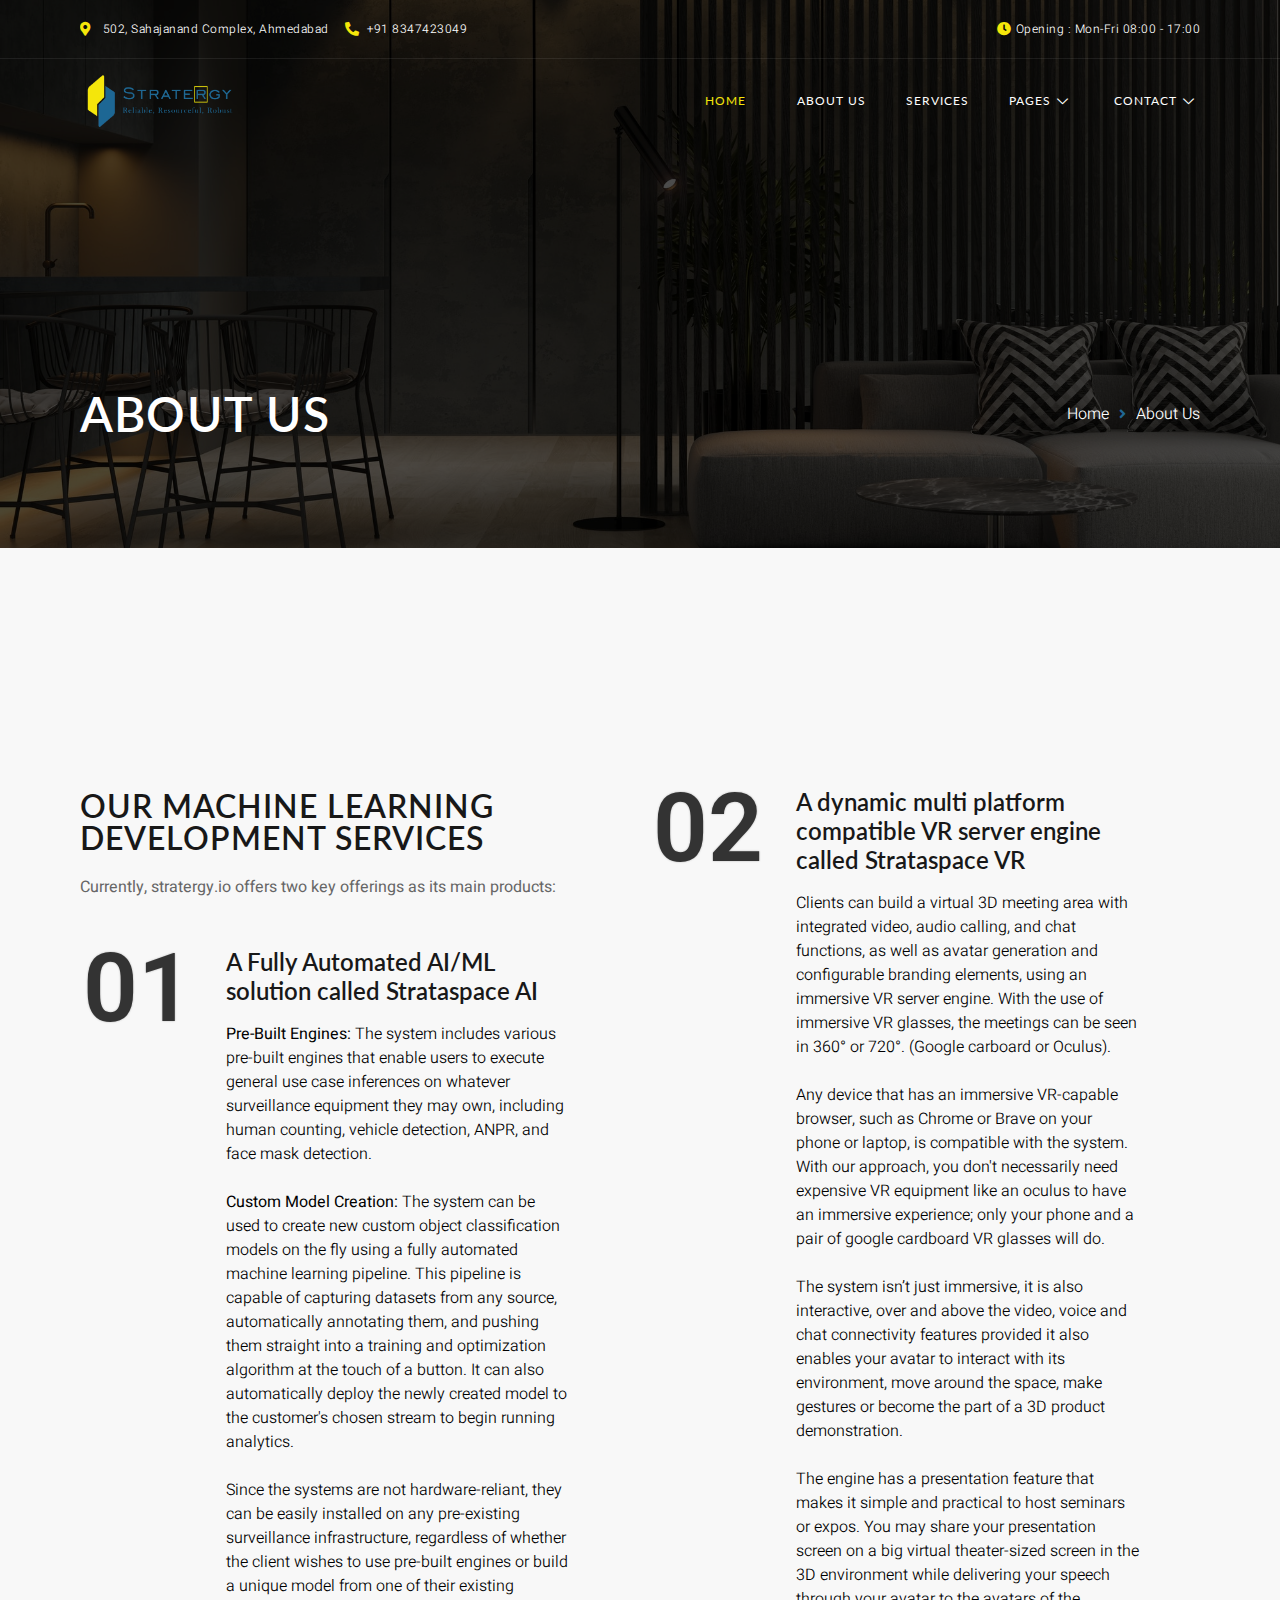
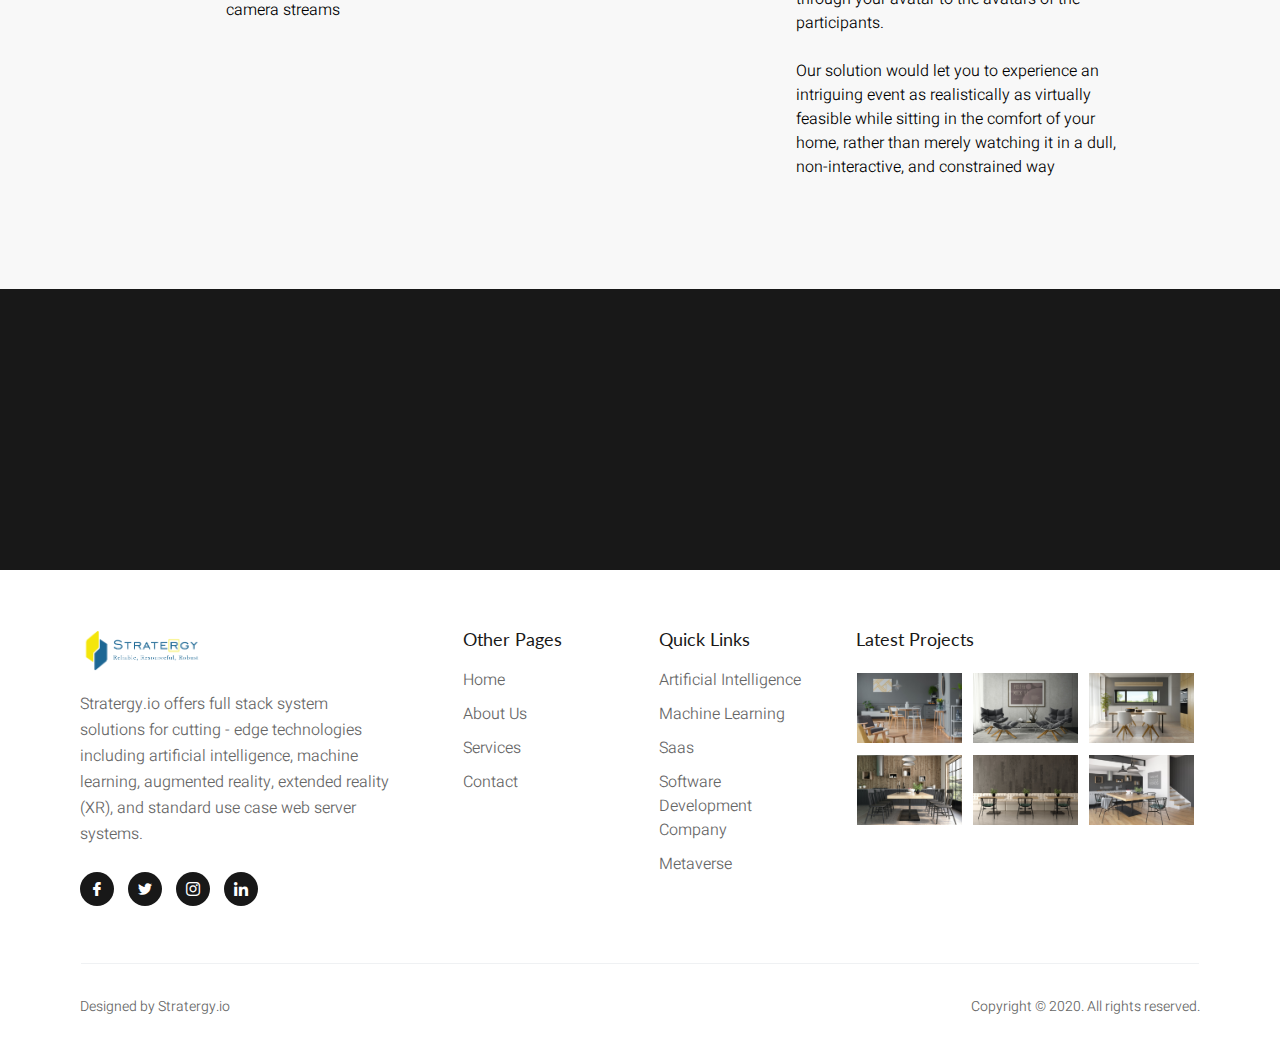
==== commit 1c861cba: "Changes in Header" ====
--- a/about/index.html
+++ b/about/index.html
@@ -8,7 +8,7 @@
 	<meta name="viewport" content="width=device-width, initial-scale=1" />
 	<link rel="profile" href="https://gmpg.org/xfn/11" />
 	<link rel="pingback" href="../xmlrpc.html" />
-	<title>Pricing &#8211; Inner</title>
+	<title>Stratergy.io - About Us</title>
 <meta name='robots' content='max-image-preview:large' />
 <link rel='dns-prefetch' href='http://s.w.org/' />
 <link rel="alternate" type="application/rss+xml" title="Inner &raquo; Feed" href="../feed/index.html" />
@@ -180,8 +180,8 @@
 </ul>
 	<div class="elementskit-nav-identity-panel">
 		<div class="elementskit-site-title">
-			<a class="elementskit-nav-logo" href="https://templatekit.jegtheme.com/inner" target="_self" rel="">
-				<img width="449" height="151" src="wp-content/uploads/sites/15/2020/10/Logo-footer%40.png" class="attachment-full size-full" alt="" loading="lazy" srcset="https://templatekit.jegtheme.com/inner/wp-content/uploads/sites/15/2020/10/Logo-footer@.png 449w, https://templatekit.jegtheme.com/inner/wp-content/uploads/sites/15/2020/10/Logo-footer@-300x101.png 300w" sizes="(max-width: 449px) 100vw, 449px" />
+			<a class="elementskit-nav-logo" href="index.html" target="_self" rel="">
+				<img width="449" height="151" src="wp-content/uploads/sites/15/2020/10/Stratergy100.png" class="attachment-full size-full" alt="" loading="lazy" />
 			</a> 
 		</div>
 		<button class="elementskit-menu-close elementskit-menu-toggler" type="button">X</button>
@@ -780,108 +780,25 @@
 					</div>
 		</section>
 				
-				<section class="elementor-section elementor-top-section elementor-element elementor-element-2a5bec8 elementor-section-content-middle elementor-section-boxed elementor-section-height-default elementor-section-height-default" data-id="2a5bec8" data-element_type="section" data-settings="{&quot;background_background&quot;:&quot;classic&quot;}">
-						<div class="elementor-container elementor-column-gap-default">
-							<div class="elementor-row">
-					<div class="elementor-column elementor-col-50 elementor-top-column elementor-element elementor-element-d5d5bc7" data-id="d5d5bc7" data-element_type="column">
-			<div class="elementor-column-wrap elementor-element-populated">
-							<div class="elementor-widget-wrap">
-						<div class="elementor-element elementor-element-0c06c9e elementor-widget elementor-widget-heading" data-id="0c06c9e" data-element_type="widget" data-widget_type="heading.default">
-				<div class="elementor-widget-container">
-			<h2 class="elementor-heading-title elementor-size-default">Get in touch</h2>		</div>
-				</div>
-				<div class="elementor-element elementor-element-8954a4a elementor-widget elementor-widget-text-editor" data-id="8954a4a" data-element_type="widget" data-widget_type="text-editor.default">
-				<div class="elementor-widget-container">
-								<div class="elementor-text-editor elementor-clearfix">
-				Far far away behind the word mountains far from the countries Vokalia and Consonantia there live the blind texts.					</div>
-						</div>
-				</div>
-				<div class="elementor-element elementor-element-1b83133 elementor-widget elementor-widget-text-editor" data-id="1b83133" data-element_type="widget" data-widget_type="text-editor.default">
-				<div class="elementor-widget-container">
-								<div class="elementor-text-editor elementor-clearfix">
-				Ubud, Bali					</div>
-						</div>
-				</div>
-				<div class="elementor-element elementor-element-79ff21d elementor-icon-list--layout-traditional elementor-list-item-link-full_width elementor-widget elementor-widget-icon-list" data-id="79ff21d" data-element_type="widget" data-widget_type="icon-list.default">
-				<div class="elementor-widget-container">
-					<ul class="elementor-icon-list-items">
-							<li class="elementor-icon-list-item">
-											<span class="elementor-icon-list-icon">
-							<i aria-hidden="true" class="fas fa-phone-alt"></i>						</span>
-										<span class="elementor-icon-list-text">(+62) 81 2345 1234</span>
-									</li>
-								<li class="elementor-icon-list-item">
-											<span class="elementor-icon-list-icon">
-							<i aria-hidden="true" class="fas fa-envelope"></i>						</span>
-										<span class="elementor-icon-list-text"><a href="https://templatekit.jegtheme.com/cdn-cgi/l/email-protection" class="__cf_email__" data-cfemail="e9aa86879d888a9da98d8684888087c78a8684">[email&#160;protected]</a></span>
-									</li>
-								<li class="elementor-icon-list-item">
-											<span class="elementor-icon-list-icon">
-							<i aria-hidden="true" class="fas fa-map-marker-alt"></i>						</span>
-										<span class="elementor-icon-list-text">Jl. Raya Ubud No.88, Bali 80571</span>
-									</li>
-						</ul>
-				</div>
-				</div>
-				<div class="elementor-element elementor-element-00ec36c elementor-widget elementor-widget-text-editor" data-id="00ec36c" data-element_type="widget" data-widget_type="text-editor.default">
-				<div class="elementor-widget-container">
-								<div class="elementor-text-editor elementor-clearfix">
-				Denpasar, Bali					</div>
-						</div>
-				</div>
-				<div class="elementor-element elementor-element-976b61d elementor-icon-list--layout-traditional elementor-list-item-link-full_width elementor-widget elementor-widget-icon-list" data-id="976b61d" data-element_type="widget" data-widget_type="icon-list.default">
-				<div class="elementor-widget-container">
-					<ul class="elementor-icon-list-items">
-							<li class="elementor-icon-list-item">
-											<span class="elementor-icon-list-icon">
-							<i aria-hidden="true" class="fas fa-phone-alt"></i>						</span>
-										<span class="elementor-icon-list-text">(+62) 81 2345 1234</span>
-									</li>
-								<li class="elementor-icon-list-item">
-											<span class="elementor-icon-list-icon">
-							<i aria-hidden="true" class="fas fa-envelope"></i>						</span>
-										<span class="elementor-icon-list-text"><a href="https://templatekit.jegtheme.com/cdn-cgi/l/email-protection" class="__cf_email__" data-cfemail="5d1e3233293c3e291d3932303c3433733e3230">[email&#160;protected]</a></span>
-									</li>
-								<li class="elementor-icon-list-item">
-											<span class="elementor-icon-list-icon">
-							<i aria-hidden="true" class="fas fa-map-marker-alt"></i>						</span>
-										<span class="elementor-icon-list-text">Jl. Niti Mandala, Renon, Bali 80225</span>
-									</li>
-						</ul>
-				</div>
-				</div>
-						</div>
-					</div>
-		</div>
-				<div class="elementor-column elementor-col-50 elementor-top-column elementor-element elementor-element-a140306" data-id="a140306" data-element_type="column" data-settings="{&quot;background_background&quot;:&quot;classic&quot;}">
-			<div class="elementor-column-wrap elementor-element-populated">
-							<div class="elementor-widget-wrap">
-						<div class="elementor-element elementor-element-8dd4497 elementor-widget elementor-widget-elementskit-contact-form7" data-id="8dd4497" data-element_type="widget" data-widget_type="elementskit-contact-form7.default">
-				<div class="elementor-widget-container">
-			<div class="ekit-wid-con" ><div class="ekit-form"><div role="form" class="wpcf7" id="wpcf7-f4-p664-o1" lang="en-US" dir="ltr">
-<div class="screen-reader-response"><p role="status" aria-live="polite" aria-atomic="true"></p> <ul></ul></div>
-<form action="https://templatekit.jegtheme.com/inner/pricing/#wpcf7-f4-p664-o1" method="post" class="wpcf7-form init" novalidate="novalidate" data-status="init">
-<div style="display: none;">
-<input type="hidden" name="_wpcf7" value="4" />
-<input type="hidden" name="_wpcf7_version" value="5.5.6.1" />
-<input type="hidden" name="_wpcf7_locale" value="en_US" />
-<input type="hidden" name="_wpcf7_unit_tag" value="wpcf7-f4-p664-o1" />
-<input type="hidden" name="_wpcf7_container_post" value="664" />
-<input type="hidden" name="_wpcf7_posted_data_hash" value="" />
+		<section class="elementor-section elementor-top-section elementor-element elementor-element-2a5bec8 elementor-section-content-middle elementor-section-boxed elementor-section-height-default elementor-section-height-default" data-id="2a5bec8" data-element_type="section" data-settings="{&quot;background_background&quot;:&quot;classic&quot;}">
+			<div class="elementor-container elementor-column-gap-default">
+				<div class="elementor-row">
+		<div class="elementor-column elementor-col-50 elementor-top-column elementor-element elementor-element-d5d5bc7" data-id="d5d5bc7" data-element_type="column">
+
+</div
+	<div class="elementor-column elementor-col-50 elementor-top-column elementor-element elementor-element-a140306" data-id="a140306" data-element_type="column" data-settings="{&quot;background_background&quot;:&quot;classic&quot;}">
+<div class="elementor-column-wrap elementor-element-populated">
+				<div class="elementor-widget-wrap">
+			<div class="elementor-element elementor-element-8dd4497 elementor-widget elementor-widget-elementskit-contact-form7" data-id="8dd4497" data-element_type="widget" data-widget_type="elementskit-contact-form7.default">
+	<div class="elementor-widget-container">
+
+	</div>
+			</div>
+		</div>
 </div>
-<p><span class="wpcf7-form-control-wrap your-name"><input type="text" name="your-name" value="" size="40" class="wpcf7-form-control wpcf7-text wpcf7-validates-as-required" aria-required="true" aria-invalid="false" placeholder="Your Name" /></span> </p>
-<p><span class="wpcf7-form-control-wrap your-email"><input type="email" name="your-email" value="" size="40" class="wpcf7-form-control wpcf7-text wpcf7-email wpcf7-validates-as-required wpcf7-validates-as-email" aria-required="true" aria-invalid="false" placeholder="Your Email" /></span> </p>
-<p><span class="wpcf7-form-control-wrap your-subject"><input type="text" name="your-subject" value="" size="40" class="wpcf7-form-control wpcf7-text" aria-invalid="false" placeholder="Your Subject" /></span> </p>
-<p><span class="wpcf7-form-control-wrap your-message"><textarea name="your-message" cols="40" rows="10" class="wpcf7-form-control wpcf7-textarea" aria-invalid="false" placeholder="Your Message"></textarea></span></p>
-<p><input type="submit" value="Send Message" class="wpcf7-form-control has-spinner wpcf7-submit" /></p>
-<div class="wpcf7-response-output" aria-hidden="true"></div></form></div></div></div>		</div>
-				</div>
-						</div>
-					</div>
-		</div>
-								</div>
-					</div>
-		</section>
+					</div>
+		</div>
+</section>
 									</div>
 			</div>
 					</div>
@@ -1061,12 +978,12 @@
 						
 						<div class="eael-filter-gallery-container eael-filter-gallery-grid" data-images-per-page="" data-total-gallery-items="6" data-nomore-item-text="" data-settings="{&quot;grid_style&quot;:&quot;grid&quot;,&quot;popup&quot;:&quot;media&quot;,&quot;duration&quot;:500,&quot;gallery_enabled&quot;:&quot;yes&quot;,&quot;post_id&quot;:11,&quot;widget_id&quot;:&quot;1b5d604&quot;}" data-gallery-items="[&quot;\u003Cdiv class=\u0022eael-filterable-gallery-item-wrap\u0022\u003E\n\t\t\t\t\u003Cdiv class=\u0022eael-gallery-grid-item\u0022\u003E\u003Cdiv class=\u0022gallery-item-thumbnail-wrap\u0022\u003E\u003Cimg src=https://templatekit.jegtheme.com/u0022https:////templatekit.jegtheme.com//inner//wp-content//uploads//sites//15//2020//10//simple-dining-room-interior-design.jpg/u0022 data-lazy-src=\u0022https:\/\/templatekit.jegtheme.com\/inner\/wp-content\/uploads\/sites\/15\/2020\/10\/simple-dining-room-interior-design.jpg\u0022 alt=\u0022Simple dining room interior design\u0022 class=\u0022gallery-item-thumbnail\u0022\u003E\u003C\/div\u003E\u003Ca href=https://templatekit.jegtheme.com/u0022https:////templatekit.jegtheme.com//inner//wp-content//uploads//sites//15//2020//10//simple-dining-room-interior-design.jpg/u0022 class=\u0022eael-magnific-link media-content-wrap\u0022 data-elementor-open-lightbox=\u0022no\u0022\u003E\u003Cdiv class=\u0022gallery-item-caption-wrap caption-style-hoverer eael-slide-up\u0022\u003E\u003Cdiv class=\u0022gallery-item-hoverer-bg\u0022\u003E\u003C\/div\u003E\u003Cdiv class=\u0022gallery-item-caption-over\u0022\u003E\u003C\/div\u003E\u003C\/div\u003E\u003C\/a\u003E\u003C\/div\u003E\u003C\/div\u003E&quot;,&quot;\u003Cdiv class=\u0022eael-filterable-gallery-item-wrap\u0022\u003E\n\t\t\t\t\u003Cdiv class=\u0022eael-gallery-grid-item\u0022\u003E\u003Cdiv class=\u0022gallery-item-thumbnail-wrap\u0022\u003E\u003Cimg src=https://templatekit.jegtheme.com/u0022https:////templatekit.jegtheme.com//inner//wp-content//uploads//sites//15//2020//10//interior-of-modern-design-room-3d-illustration.jpg/u0022 data-lazy-src=\u0022https:\/\/templatekit.jegtheme.com\/inner\/wp-content\/uploads\/sites\/15\/2020\/10\/interior-of-modern-design-room-3d-illustration.jpg\u0022 alt=\u0022Interior of modern design room 3D illustration\u0022 class=\u0022gallery-item-thumbnail\u0022\u003E\u003C\/div\u003E\u003Ca href=https://templatekit.jegtheme.com/u0022https:////templatekit.jegtheme.com//inner//wp-content//uploads//sites//15//2020//10//interior-of-modern-design-room-3d-illustration.jpg/u0022 class=\u0022eael-magnific-link media-content-wrap\u0022 data-elementor-open-lightbox=\u0022no\u0022\u003E\u003Cdiv class=\u0022gallery-item-caption-wrap caption-style-hoverer eael-slide-up\u0022\u003E\u003Cdiv class=\u0022gallery-item-hoverer-bg\u0022\u003E\u003C\/div\u003E\u003Cdiv class=\u0022gallery-item-caption-over\u0022\u003E\u003C\/div\u003E\u003C\/div\u003E\u003C\/a\u003E\u003C\/div\u003E\u003C\/div\u003E&quot;,&quot;\u003Cdiv class=\u0022eael-filterable-gallery-item-wrap\u0022\u003E\n\t\t\t\t\u003Cdiv class=\u0022eael-gallery-grid-item\u0022\u003E\u003Cdiv class=\u0022gallery-item-thumbnail-wrap\u0022\u003E\u003Cimg src=https://templatekit.jegtheme.com/u0022https:////templatekit.jegtheme.com//inner//wp-content//uploads//sites//15//2020//10//modern-style-interior-design-3d-rendering-2.jpg/u0022 data-lazy-src=\u0022https:\/\/templatekit.jegtheme.com\/inner\/wp-content\/uploads\/sites\/15\/2020\/10\/modern-style-interior-design-3d-rendering-2.jpg\u0022 alt=\u0022Modern style interior design 3D rendering\u0022 class=\u0022gallery-item-thumbnail\u0022\u003E\u003C\/div\u003E\u003Ca href=https://templatekit.jegtheme.com/u0022https:////templatekit.jegtheme.com//inner//wp-content//uploads//sites//15//2020//10//modern-style-interior-design-3d-rendering-2.jpg/u0022 class=\u0022eael-magnific-link media-content-wrap\u0022 data-elementor-open-lightbox=\u0022no\u0022\u003E\u003Cdiv class=\u0022gallery-item-caption-wrap caption-style-hoverer eael-slide-up\u0022\u003E\u003Cdiv class=\u0022gallery-item-hoverer-bg\u0022\u003E\u003C\/div\u003E\u003Cdiv class=\u0022gallery-item-caption-over\u0022\u003E\u003C\/div\u003E\u003C\/div\u003E\u003C\/a\u003E\u003C\/div\u003E\u003C\/div\u003E&quot;,&quot;\u003Cdiv class=\u0022eael-filterable-gallery-item-wrap\u0022\u003E\n\t\t\t\t\u003Cdiv class=\u0022eael-gallery-grid-item\u0022\u003E\u003Cdiv class=\u0022gallery-item-thumbnail-wrap\u0022\u003E\u003Cimg src=https://templatekit.jegtheme.com/u0022https:////templatekit.jegtheme.com//inner//wp-content//uploads//sites//15//2020//10//modern-style-interior-design-3d-rendering-3.jpg/u0022 data-lazy-src=\u0022https:\/\/templatekit.jegtheme.com\/inner\/wp-content\/uploads\/sites\/15\/2020\/10\/modern-style-interior-design-3d-rendering-3.jpg\u0022 alt=\u0022Modern style interior design 3D rendering\u0022 class=\u0022gallery-item-thumbnail\u0022\u003E\u003C\/div\u003E\u003Ca href=https://templatekit.jegtheme.com/u0022https:////templatekit.jegtheme.com//inner//wp-content//uploads//sites//15//2020//10//modern-style-interior-design-3d-rendering-3.jpg/u0022 class=\u0022eael-magnific-link media-content-wrap\u0022 data-elementor-open-lightbox=\u0022no\u0022\u003E\u003Cdiv class=\u0022gallery-item-caption-wrap caption-style-hoverer eael-slide-up\u0022\u003E\u003Cdiv class=\u0022gallery-item-hoverer-bg\u0022\u003E\u003C\/div\u003E\u003Cdiv class=\u0022gallery-item-caption-over\u0022\u003E\u003C\/div\u003E\u003C\/div\u003E\u003C\/a\u003E\u003C\/div\u003E\u003C\/div\u003E&quot;,&quot;\u003Cdiv class=\u0022eael-filterable-gallery-item-wrap\u0022\u003E\n\t\t\t\t\u003Cdiv class=\u0022eael-gallery-grid-item\u0022\u003E\u003Cdiv class=\u0022gallery-item-thumbnail-wrap\u0022\u003E\u003Cimg src=https://templatekit.jegtheme.com/u0022https:////templatekit.jegtheme.com//inner//wp-content//uploads//sites//15//2020//10//interior-design-of-a-coffee-shop-cafe-3d-rendering.jpg/u0022 data-lazy-src=\u0022https:\/\/templatekit.jegtheme.com\/inner\/wp-content\/uploads\/sites\/15\/2020\/10\/interior-design-of-a-coffee-shop-cafe-3d-rendering.jpg\u0022 alt=\u0022Interior design of a coffee shop, cafe. 3D rendering\u0022 class=\u0022gallery-item-thumbnail\u0022\u003E\u003C\/div\u003E\u003Ca href=https://templatekit.jegtheme.com/u0022https:////templatekit.jegtheme.com//inner//wp-content//uploads//sites//15//2020//10//interior-design-of-a-coffee-shop-cafe-3d-rendering.jpg/u0022 class=\u0022eael-magnific-link media-content-wrap\u0022 data-elementor-open-lightbox=\u0022no\u0022\u003E\u003Cdiv class=\u0022gallery-item-caption-wrap caption-style-hoverer eael-slide-up\u0022\u003E\u003Cdiv class=\u0022gallery-item-hoverer-bg\u0022\u003E\u003C\/div\u003E\u003Cdiv class=\u0022gallery-item-caption-over\u0022\u003E\u003C\/div\u003E\u003C\/div\u003E\u003C\/a\u003E\u003C\/div\u003E\u003C\/div\u003E&quot;,&quot;\u003Cdiv class=\u0022eael-filterable-gallery-item-wrap\u0022\u003E\n\t\t\t\t\u003Cdiv class=\u0022eael-gallery-grid-item\u0022\u003E\u003Cdiv class=\u0022gallery-item-thumbnail-wrap\u0022\u003E\u003Cimg src=https://templatekit.jegtheme.com/u0022https:////templatekit.jegtheme.com//inner//wp-content//uploads//sites//15//2020//10//modern-style-interior-design-3d-rendering.jpg/u0022 data-lazy-src=\u0022https:\/\/templatekit.jegtheme.com\/inner\/wp-content\/uploads\/sites\/15\/2020\/10\/modern-style-interior-design-3d-rendering.jpg\u0022 alt=\u0022Modern style interior design 3D rendering\u0022 class=\u0022gallery-item-thumbnail\u0022\u003E\u003C\/div\u003E\u003Ca href=https://templatekit.jegtheme.com/u0022https:////templatekit.jegtheme.com//inner//wp-content//uploads//sites//15//2020//10//modern-style-interior-design-3d-rendering.jpg/u0022 class=\u0022eael-magnific-link media-content-wrap\u0022 data-elementor-open-lightbox=\u0022no\u0022\u003E\u003Cdiv class=\u0022gallery-item-caption-wrap caption-style-hoverer eael-slide-up\u0022\u003E\u003Cdiv class=\u0022gallery-item-hoverer-bg\u0022\u003E\u003C\/div\u003E\u003Cdiv class=\u0022gallery-item-caption-over\u0022\u003E\u003C\/div\u003E\u003C\/div\u003E\u003C\/a\u003E\u003C\/div\u003E\u003C\/div\u003E&quot;]" data-init-show="6">
 							<div class="eael-filterable-gallery-item-wrap">
-							<div class="eael-gallery-grid-item"><div class="gallery-item-thumbnail-wrap"><img src="wp-content/uploads/sites/15/2020/10/simple-dining-room-interior-design.jpg" data-lazy-src="https://templatekit.jegtheme.com/inner/wp-content/uploads/sites/15/2020/10/simple-dining-room-interior-design.jpg" alt="Simple dining room interior design" class="gallery-item-thumbnail"></div><a href="wp-content/uploads/sites/15/2020/10/simple-dining-room-interior-design.jpg" class="eael-magnific-link media-content-wrap" data-elementor-open-lightbox="no"><div class="gallery-item-caption-wrap caption-style-hoverer eael-slide-up"><div class="gallery-item-hoverer-bg"></div><div class="gallery-item-caption-over"></div></div></a></div></div><div class="eael-filterable-gallery-item-wrap">
-							<div class="eael-gallery-grid-item"><div class="gallery-item-thumbnail-wrap"><img src="wp-content/uploads/sites/15/2020/10/interior-of-modern-design-room-3d-illustration.jpg" data-lazy-src="https://templatekit.jegtheme.com/inner/wp-content/uploads/sites/15/2020/10/interior-of-modern-design-room-3d-illustration.jpg" alt="Interior of modern design room 3D illustration" class="gallery-item-thumbnail"></div><a href="wp-content/uploads/sites/15/2020/10/interior-of-modern-design-room-3d-illustration.jpg" class="eael-magnific-link media-content-wrap" data-elementor-open-lightbox="no"><div class="gallery-item-caption-wrap caption-style-hoverer eael-slide-up"><div class="gallery-item-hoverer-bg"></div><div class="gallery-item-caption-over"></div></div></a></div></div><div class="eael-filterable-gallery-item-wrap">
-							<div class="eael-gallery-grid-item"><div class="gallery-item-thumbnail-wrap"><img src="wp-content/uploads/sites/15/2020/10/modern-style-interior-design-3d-rendering-2.jpg" data-lazy-src="https://templatekit.jegtheme.com/inner/wp-content/uploads/sites/15/2020/10/modern-style-interior-design-3d-rendering-2.jpg" alt="Modern style interior design 3D rendering" class="gallery-item-thumbnail"></div><a href="wp-content/uploads/sites/15/2020/10/modern-style-interior-design-3d-rendering-2.jpg" class="eael-magnific-link media-content-wrap" data-elementor-open-lightbox="no"><div class="gallery-item-caption-wrap caption-style-hoverer eael-slide-up"><div class="gallery-item-hoverer-bg"></div><div class="gallery-item-caption-over"></div></div></a></div></div><div class="eael-filterable-gallery-item-wrap">
-							<div class="eael-gallery-grid-item"><div class="gallery-item-thumbnail-wrap"><img src="wp-content/uploads/sites/15/2020/10/modern-style-interior-design-3d-rendering-3.jpg" data-lazy-src="https://templatekit.jegtheme.com/inner/wp-content/uploads/sites/15/2020/10/modern-style-interior-design-3d-rendering-3.jpg" alt="Modern style interior design 3D rendering" class="gallery-item-thumbnail"></div><a href="wp-content/uploads/sites/15/2020/10/modern-style-interior-design-3d-rendering-3.jpg" class="eael-magnific-link media-content-wrap" data-elementor-open-lightbox="no"><div class="gallery-item-caption-wrap caption-style-hoverer eael-slide-up"><div class="gallery-item-hoverer-bg"></div><div class="gallery-item-caption-over"></div></div></a></div></div><div class="eael-filterable-gallery-item-wrap">
-							<div class="eael-gallery-grid-item"><div class="gallery-item-thumbnail-wrap"><img src="wp-content/uploads/sites/15/2020/10/interior-design-of-a-coffee-shop-cafe-3d-rendering.jpg" data-lazy-src="https://templatekit.jegtheme.com/inner/wp-content/uploads/sites/15/2020/10/interior-design-of-a-coffee-shop-cafe-3d-rendering.jpg" alt="Interior design of a coffee shop, cafe. 3D rendering" class="gallery-item-thumbnail"></div><a href="wp-content/uploads/sites/15/2020/10/interior-design-of-a-coffee-shop-cafe-3d-rendering.jpg" class="eael-magnific-link media-content-wrap" data-elementor-open-lightbox="no"><div class="gallery-item-caption-wrap caption-style-hoverer eael-slide-up"><div class="gallery-item-hoverer-bg"></div><div class="gallery-item-caption-over"></div></div></a></div></div><div class="eael-filterable-gallery-item-wrap">
-							<div class="eael-gallery-grid-item"><div class="gallery-item-thumbnail-wrap"><img src="wp-content/uploads/sites/15/2020/10/modern-style-interior-design-3d-rendering.jpg" data-lazy-src="https://templatekit.jegtheme.com/inner/wp-content/uploads/sites/15/2020/10/modern-style-interior-design-3d-rendering.jpg" alt="Modern style interior design 3D rendering" class="gallery-item-thumbnail"></div><a href="wp-content/uploads/sites/15/2020/10/modern-style-interior-design-3d-rendering.jpg" class="eael-magnific-link media-content-wrap" data-elementor-open-lightbox="no"><div class="gallery-item-caption-wrap caption-style-hoverer eael-slide-up"><div class="gallery-item-hoverer-bg"></div><div class="gallery-item-caption-over"></div></div></a></div></div>            </div>
+							<div class="eael-gallery-grid-item"><div class="gallery-item-thumbnail-wrap"><img src="../wp-content/uploads/sites/15/2020/10/simple-dining-room-interior-design.jpg" data-lazy-src="https://templatekit.jegtheme.com/inner/wp-content/uploads/sites/15/2020/10/simple-dining-room-interior-design.jpg" alt="Simple dining room interior design" class="gallery-item-thumbnail"></div><a href="wp-content/uploads/sites/15/2020/10/simple-dining-room-interior-design.jpg" class="eael-magnific-link media-content-wrap" data-elementor-open-lightbox="no"><div class="gallery-item-caption-wrap caption-style-hoverer eael-slide-up"><div class="gallery-item-hoverer-bg"></div><div class="gallery-item-caption-over"></div></div></a></div></div><div class="eael-filterable-gallery-item-wrap">
+							<div class="eael-gallery-grid-item"><div class="gallery-item-thumbnail-wrap"><img src="../wp-content/uploads/sites/15/2020/10/interior-of-modern-design-room-3d-illustration.jpg" data-lazy-src="https://templatekit.jegtheme.com/inner/wp-content/uploads/sites/15/2020/10/interior-of-modern-design-room-3d-illustration.jpg" alt="Interior of modern design room 3D illustration" class="gallery-item-thumbnail"></div><a href="wp-content/uploads/sites/15/2020/10/interior-of-modern-design-room-3d-illustration.jpg" class="eael-magnific-link media-content-wrap" data-elementor-open-lightbox="no"><div class="gallery-item-caption-wrap caption-style-hoverer eael-slide-up"><div class="gallery-item-hoverer-bg"></div><div class="gallery-item-caption-over"></div></div></a></div></div><div class="eael-filterable-gallery-item-wrap">
+							<div class="eael-gallery-grid-item"><div class="gallery-item-thumbnail-wrap"><img src="../wp-content/uploads/sites/15/2020/10/modern-style-interior-design-3d-rendering-2.jpg" data-lazy-src="https://templatekit.jegtheme.com/inner/wp-content/uploads/sites/15/2020/10/modern-style-interior-design-3d-rendering-2.jpg" alt="Modern style interior design 3D rendering" class="gallery-item-thumbnail"></div><a href="wp-content/uploads/sites/15/2020/10/modern-style-interior-design-3d-rendering-2.jpg" class="eael-magnific-link media-content-wrap" data-elementor-open-lightbox="no"><div class="gallery-item-caption-wrap caption-style-hoverer eael-slide-up"><div class="gallery-item-hoverer-bg"></div><div class="gallery-item-caption-over"></div></div></a></div></div><div class="eael-filterable-gallery-item-wrap">
+							<div class="eael-gallery-grid-item"><div class="gallery-item-thumbnail-wrap"><img src="../wp-content/uploads/sites/15/2020/10/modern-style-interior-design-3d-rendering-3.jpg" data-lazy-src="https://templatekit.jegtheme.com/inner/wp-content/uploads/sites/15/2020/10/modern-style-interior-design-3d-rendering-3.jpg" alt="Modern style interior design 3D rendering" class="gallery-item-thumbnail"></div><a href="wp-content/uploads/sites/15/2020/10/modern-style-interior-design-3d-rendering-3.jpg" class="eael-magnific-link media-content-wrap" data-elementor-open-lightbox="no"><div class="gallery-item-caption-wrap caption-style-hoverer eael-slide-up"><div class="gallery-item-hoverer-bg"></div><div class="gallery-item-caption-over"></div></div></a></div></div><div class="eael-filterable-gallery-item-wrap">
+							<div class="eael-gallery-grid-item"><div class="gallery-item-thumbnail-wrap"><img src="../wp-content/uploads/sites/15/2020/10/interior-design-of-a-coffee-shop-cafe-3d-rendering.jpg" data-lazy-src="https://templatekit.jegtheme.com/inner/wp-content/uploads/sites/15/2020/10/interior-design-of-a-coffee-shop-cafe-3d-rendering.jpg" alt="Interior design of a coffee shop, cafe. 3D rendering" class="gallery-item-thumbnail"></div><a href="wp-content/uploads/sites/15/2020/10/interior-design-of-a-coffee-shop-cafe-3d-rendering.jpg" class="eael-magnific-link media-content-wrap" data-elementor-open-lightbox="no"><div class="gallery-item-caption-wrap caption-style-hoverer eael-slide-up"><div class="gallery-item-hoverer-bg"></div><div class="gallery-item-caption-over"></div></div></a></div></div><div class="eael-filterable-gallery-item-wrap">
+							<div class="eael-gallery-grid-item"><div class="gallery-item-thumbnail-wrap"><img src="../wp-content/uploads/sites/15/2020/10/modern-style-interior-design-3d-rendering.jpg" data-lazy-src="https://templatekit.jegtheme.com/inner/wp-content/uploads/sites/15/2020/10/modern-style-interior-design-3d-rendering.jpg" alt="Modern style interior design 3D rendering" class="gallery-item-thumbnail"></div><a href="wp-content/uploads/sites/15/2020/10/modern-style-interior-design-3d-rendering.jpg" class="eael-magnific-link media-content-wrap" data-elementor-open-lightbox="no"><div class="gallery-item-caption-wrap caption-style-hoverer eael-slide-up"><div class="gallery-item-hoverer-bg"></div><div class="gallery-item-caption-over"></div></div></a></div></div>            </div>
 						
 								</div>
 					
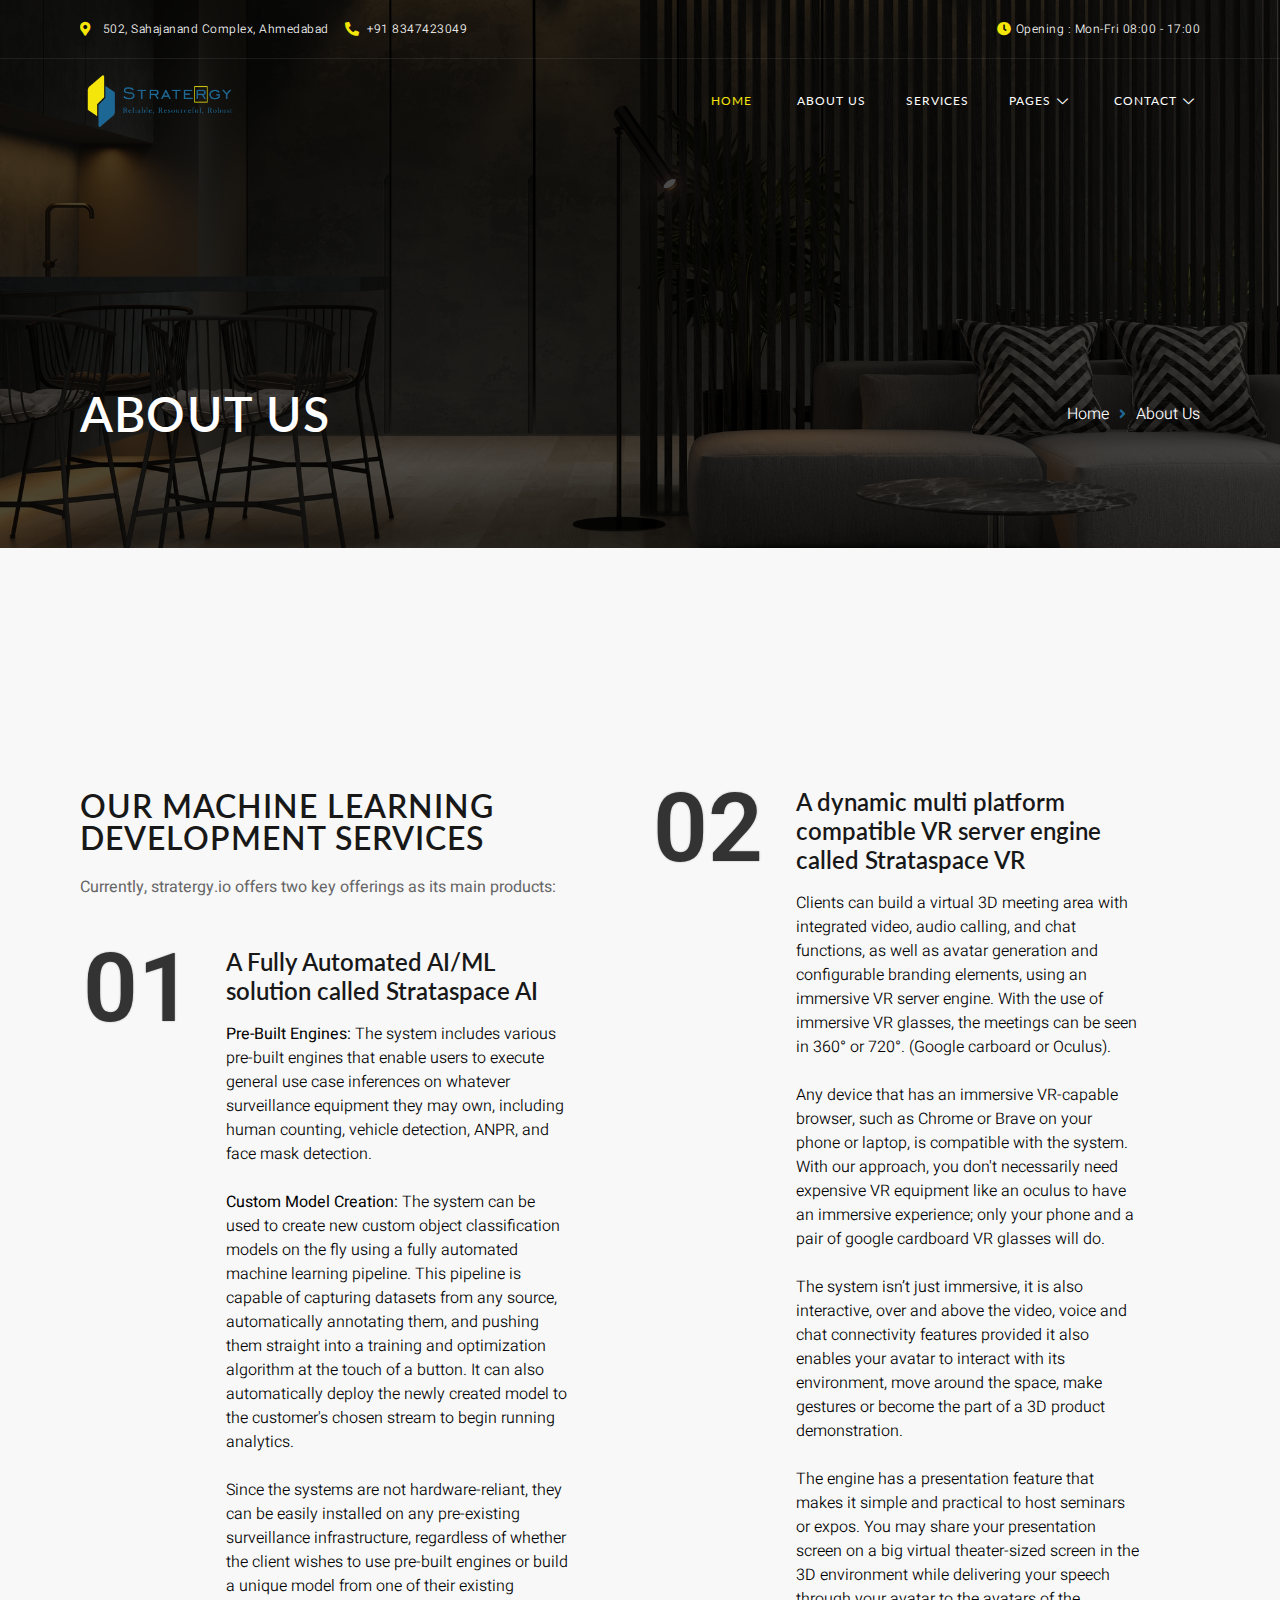
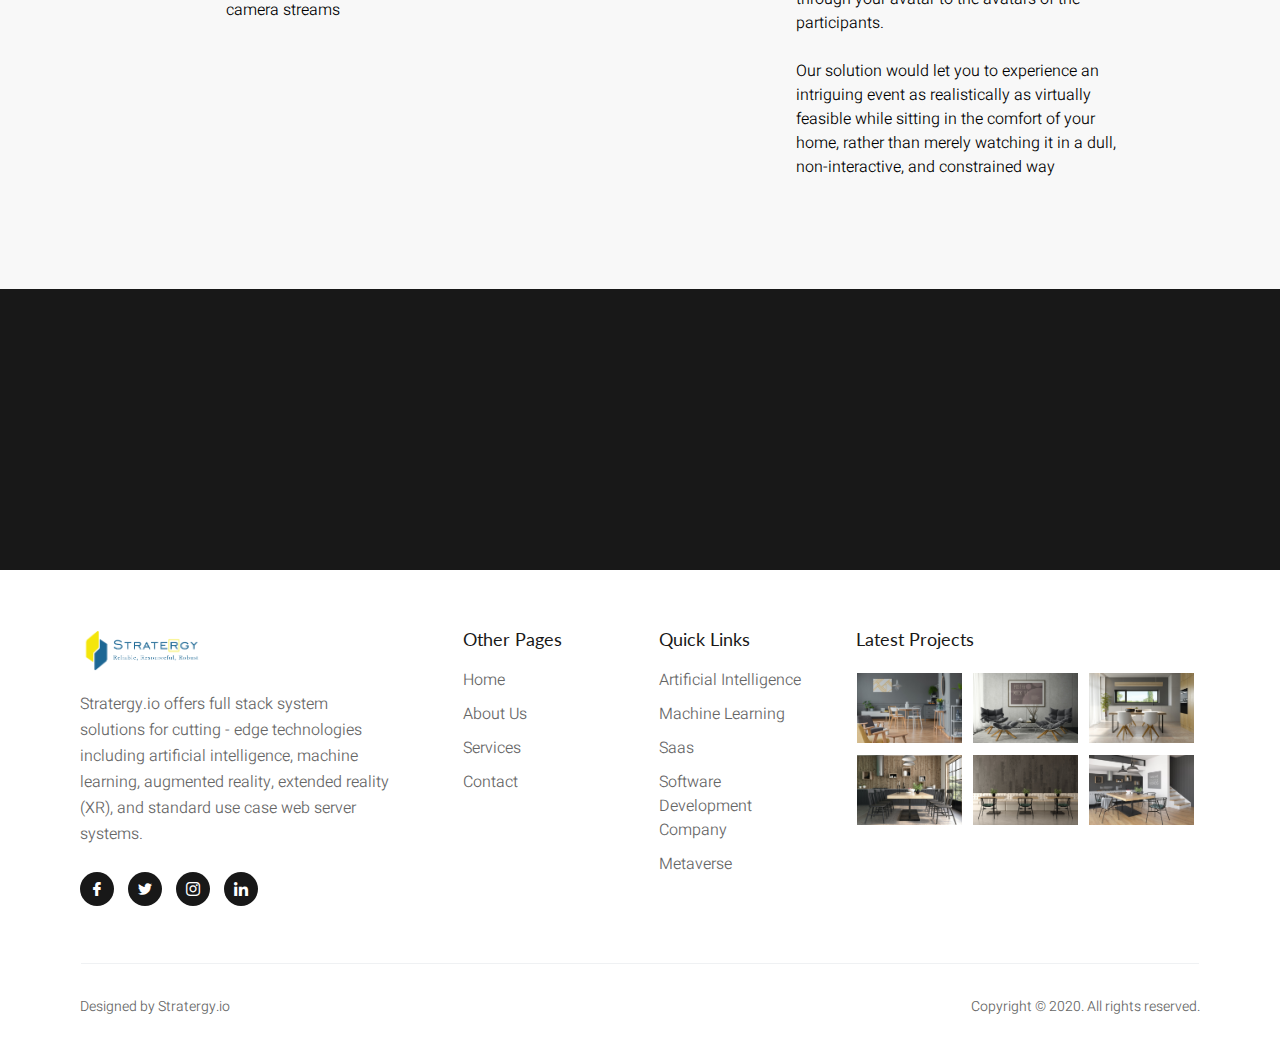
==== commit 186e8a22: "Changes in mobile header" ====
--- a/about/index.html
+++ b/about/index.html
@@ -157,7 +157,7 @@
 	<div class="elementor-widget-container">
 <div class="ekit-wid-con ekit_menu_responsive_tablet" data-hamburger-icon="icon icon-menu-7" data-hamburger-icon-type="icon" data-responsive-breakpoint="1024">            <button class="elementskit-menu-hamburger elementskit-menu-toggler">
 	<i aria-hidden="true" class="ekit-menu-icon icon icon-menu-7"></i>            </button>																																																																																																																																																																											<!--icon-down-arrow1-->								
-<div id="ekit-megamenu-menu-1" class="elementskit-menu-container elementskit-menu-offcanvas-elements elementskit-navbar-nav-default elementskit_line_arrow ekit-nav-menu-one-page-no ekit-nav-dropdown-hover"><ul id="menu-menu-1" class="elementskit-navbar-nav elementskit-menu-po-right submenu-click-on-icon"><li id="menu-item-5" class="menu-item menu-item-type-custom menu-item-object-custom current-menu-item current_page_item menu-item-home current-menu-ancestor current-menu-parent menu-item-has-children menu-item-5 nav-item elementskit-dropdown-has relative_position elementskit-dropdown-menu-default_width elementskit-mobile-builder-content active" data-vertical-menu=750px><a href="../index.html" class="ekit-menu-nav-link ekit-menu-dropdown-toggle active">Home<i class="icon  elementskit-submenu-indicator"></i></a>
+<div id="ekit-megamenu-menu-1" class="elementskit-menu-container elementskit-menu-offcanvas-elements elementskit-navbar-nav-default elementskit_line_arrow ekit-nav-menu-one-page-no ekit-nav-dropdown-hover"><ul id="menu-menu-1" class="elementskit-navbar-nav elementskit-menu-po-right submenu-click-on-icon"><li id="menu-item-5" class="menu-item menu-item-type-custom menu-item-object-custom current-menu-item current_page_item menu-item-home current-menu-ancestor current-menu-parent menu-item-has-children menu-item-5 nav-item elementskit-dropdown-has relative_position elementskit-dropdown-menu-default_width elementskit-mobile-builder-content active" data-vertical-menu=750px><a href="../index.html" class="ekit-menu-nav-link ekit-menu-dropdown-toggle active">Home<i class="icon"></i></a>
 <!-- <ul class="elementskit-dropdown elementskit-submenu-panel">
 <li id="menu-item-522" class="menu-item menu-item-type-post_type menu-item-object-page menu-item-home current-menu-item page_item page-item-11 current_page_item menu-item-522 nav-item elementskit-mobile-builder-content active" data-vertical-menu=750px><a href="index.html" class=" dropdown-item active">Home &#8211; Layout 1</a>	<li id="menu-item-521" class="menu-item menu-item-type-post_type menu-item-object-page menu-item-521 nav-item elementskit-mobile-builder-content" data-vertical-menu=750px><a href="home-2/index.html" class=" dropdown-item">Home &#8211; Layout 2</a></ul> -->
 </li>
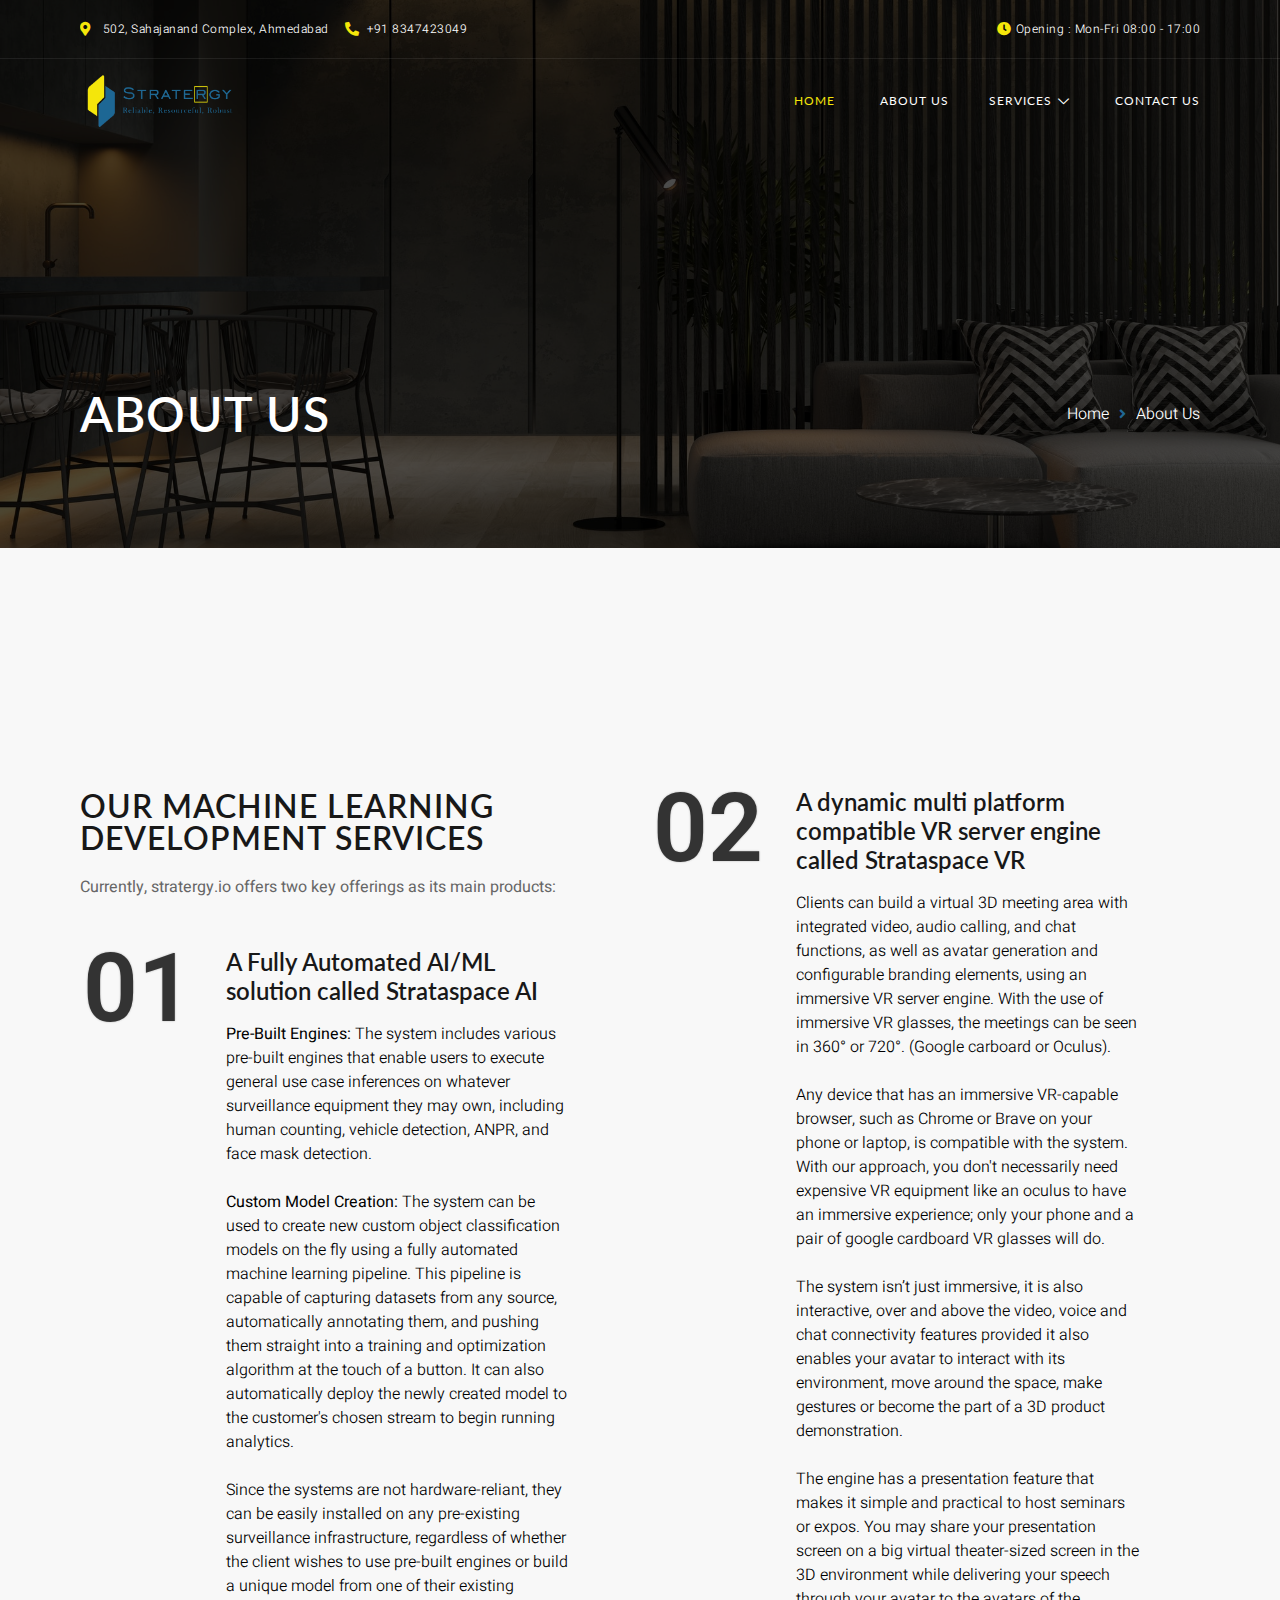
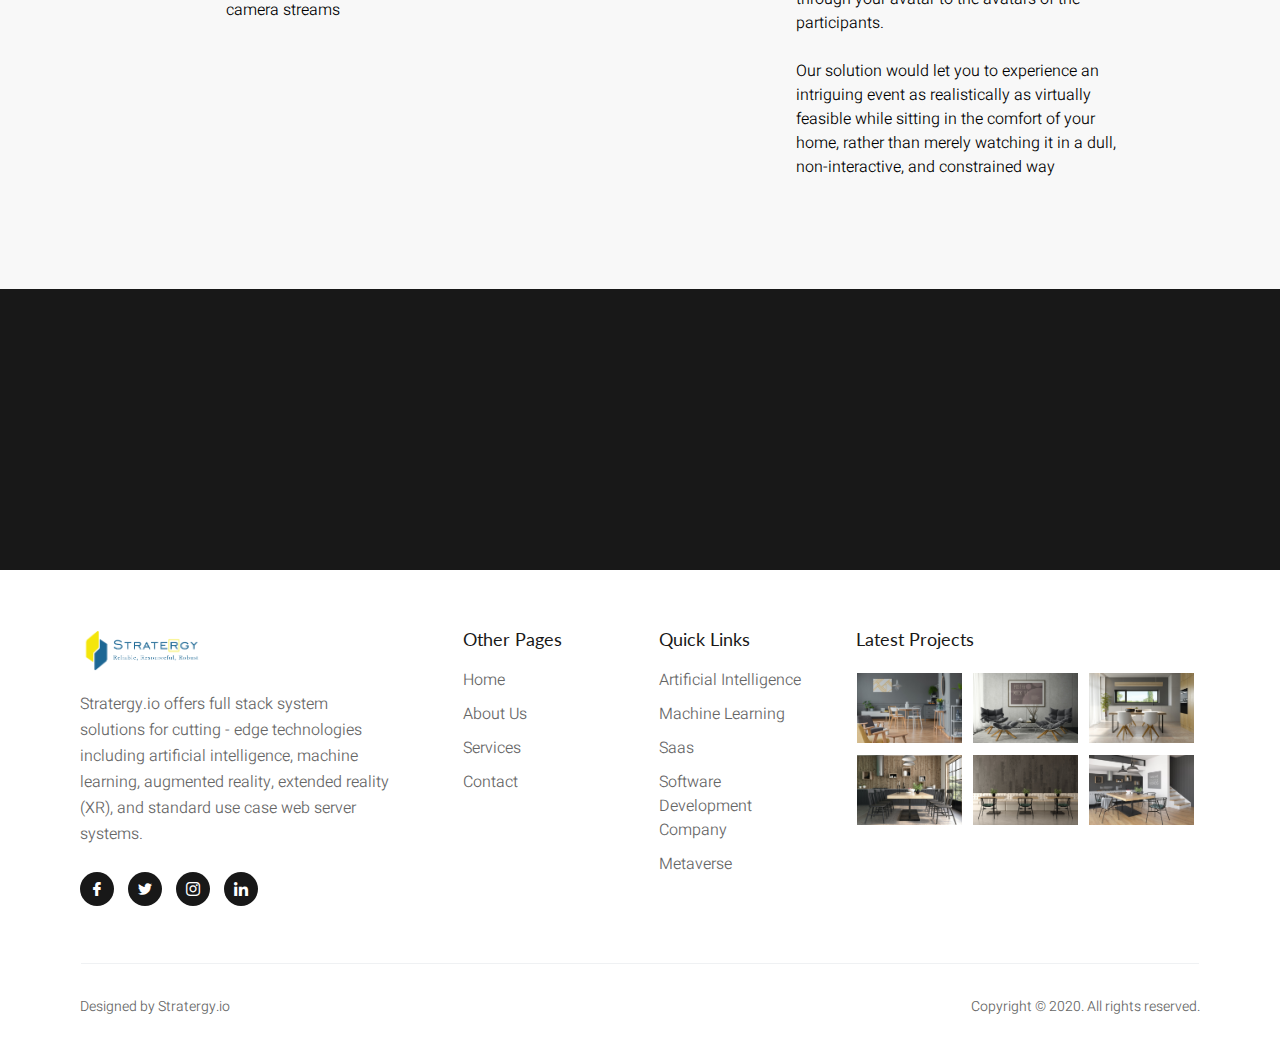
==== commit 049865d4: "Changes in Header" ====
--- a/about/index.html
+++ b/about/index.html
@@ -54,6 +54,9 @@
             bottom: 5px;
         }
 </style>
+
+
+
 <link rel='stylesheet' id='elementor-frontend-legacy-css'  href='../wp-content/plugins/elementor/assets/css/frontend-legacy.min3ab2.css?ver=3.6.5' type='text/css' media='all' />
 <link rel='stylesheet' id='elementor-frontend-css'  href='../wp-content/plugins/elementor/assets/css/frontend.min3ab2.css?ver=3.6.5' type='text/css' media='all' />
 <link rel='stylesheet' id='elementor-post-13-css'  href='../wp-content/uploads/sites/15/elementor/css/post-13609b.css?ver=1653476886' type='text/css' media='all' />
@@ -162,26 +165,28 @@
 <li id="menu-item-522" class="menu-item menu-item-type-post_type menu-item-object-page menu-item-home current-menu-item page_item page-item-11 current_page_item menu-item-522 nav-item elementskit-mobile-builder-content active" data-vertical-menu=750px><a href="index.html" class=" dropdown-item active">Home &#8211; Layout 1</a>	<li id="menu-item-521" class="menu-item menu-item-type-post_type menu-item-object-page menu-item-521 nav-item elementskit-mobile-builder-content" data-vertical-menu=750px><a href="home-2/index.html" class=" dropdown-item">Home &#8211; Layout 2</a></ul> -->
 </li>
 <li id="menu-item-523" class="menu-item menu-item-type-post_type menu-item-object-page menu-item-523 nav-item elementskit-mobile-builder-content" data-vertical-menu=750px><a href="../about/index.html" class="ekit-menu-nav-link">About Us</a></li>
-<li id="menu-item-670" class="menu-item menu-item-type-post_type menu-item-object-page menu-item-670 nav-item elementskit-mobile-builder-content" data-vertical-menu=750px><a href="../index.html#services" class="ekit-menu-nav-link">Services</a></li>
+<!-- <li id="menu-item-670" class="menu-item menu-item-type-post_type menu-item-object-page menu-item-670 nav-item elementskit-mobile-builder-content" data-vertical-menu=750px><a href="../index.html#services" class="ekit-menu-nav-link">Services</a></li> -->
 <!-- <li id="menu-item-778" class="menu-item menu-item-type-custom menu-item-object-custom menu-item-has-children menu-item-778 nav-item elementskit-dropdown-has relative_position elementskit-dropdown-menu-default_width elementskit-mobile-builder-content" data-vertical-menu=750px><a href="#" class="ekit-menu-nav-link ekit-menu-dropdown-toggle">Projects<i class="icon icon-down-arrow1 elementskit-submenu-indicator"></i></a> -->
 <ul class="elementskit-dropdown elementskit-submenu-panel">
 <li id="menu-item-744" class="menu-item menu-item-type-post_type menu-item-object-page menu-item-744 nav-item elementskit-mobile-builder-content" data-vertical-menu=750px><a href="projects/index.html" class=" dropdown-item">Projects</a>	<li id="menu-item-777" class="menu-item menu-item-type-post_type menu-item-object-page menu-item-777 nav-item elementskit-mobile-builder-content" data-vertical-menu=750px><a href="project-detail/index.html" class=" dropdown-item">Project Detail</a></ul>
 </li>
-<li id="menu-item-7" class="menu-item menu-item-type-custom menu-item-object-custom menu-item-has-children menu-item-7 nav-item elementskit-dropdown-has relative_position elementskit-dropdown-menu-default_width elementskit-mobile-builder-content" data-vertical-menu=750px><a href="#" class="ekit-menu-nav-link ekit-menu-dropdown-toggle">Pages<i class="icon icon-down-arrow1 elementskit-submenu-indicator"></i></a>
+<li id="menu-item-7" class="menu-item menu-item-type-custom menu-item-object-custom menu-item-has-children menu-item-7 nav-item elementskit-dropdown-has relative_position elementskit-dropdown-menu-default_width elementskit-mobile-builder-content" data-vertical-menu=750px><a href="#" class="ekit-menu-nav-link ekit-menu-dropdown-toggle">Services<i class="icon icon-down-arrow1 elementskit-submenu-indicator"></i></a>
 <ul class="elementskit-dropdown elementskit-submenu-panel">
-<li id="menu-item-617" class="menu-item menu-item-type-post_type menu-item-object-page menu-item-617 nav-item elementskit-mobile-builder-content" data-vertical-menu=750px><!--<a href="our-team/index.html" class=" dropdown-item">Our Team</a>-->	<li id="menu-item-669" class="menu-item menu-item-type-post_type menu-item-object-page menu-item-669 nav-item elementskit-mobile-builder-content" data-vertical-menu=750px><a href="../ML/index.html" class=" dropdown-item">Machine Learning</a> <li id="menu-item-669" class="menu-item menu-item-type-post_type menu-item-object-page menu-item-669 nav-item elementskit-mobile-builder-content" data-vertical-menu=750px><a href="../AI/index.html" class=" dropdown-item">Artificial Intelligence</a>  <li id="menu-item-669" class="menu-item menu-item-type-post_type menu-item-object-page menu-item-669 nav-item elementskit-mobile-builder-content" data-vertical-menu=750px><a href="../Saas/index.html" class=" dropdown-item">Saas</a>  <li id="menu-item-669" class="menu-item menu-item-type-post_type menu-item-object-page menu-item-669 nav-item elementskit-mobile-builder-content" data-vertical-menu=750px><a href="../SDC/index.html" class=" dropdown-item">SDC</a>	<li id="menu-item-743" class="menu-item menu-item-type-post_type menu-item-object-page menu-item-743 nav-item elementskit-mobile-builder-content" data-vertical-menu=750px><a href="../faq/index.html" class=" dropdown-item">FAQ</a>	<li id="menu-item-742" class="menu-item menu-item-type-post_type menu-item-object-page menu-item-742 nav-item elementskit-mobile-builder-content" data-vertical-menu=750px><a href="../404-page/index.html" class=" dropdown-item">404 Page</a></ul>
+<li id="menu-item-617" class="menu-item menu-item-type-post_type menu-item-object-page menu-item-617 nav-item elementskit-mobile-builder-content" data-vertical-menu=750px><!--<a href="our-team/index.html" class=" dropdown-item">Our Team</a>-->	<li id="menu-item-669" class="menu-item menu-item-type-post_type menu-item-object-page menu-item-669 nav-item elementskit-mobile-builder-content" data-vertical-menu=750px><a href="../ML/index.html" class=" dropdown-item">Machine Learning</a> <li id="menu-item-669" class="menu-item menu-item-type-post_type menu-item-object-page menu-item-669 nav-item elementskit-mobile-builder-content" data-vertical-menu=750px><a href="../AI/index.html" class=" dropdown-item">Artificial Intelligence</a>  <li id="menu-item-669" class="menu-item menu-item-type-post_type menu-item-object-page menu-item-669 nav-item elementskit-mobile-builder-content" data-vertical-menu=750px><a href="../Saas/index.html" class=" dropdown-item">Saas</a>  <li id="menu-item-669" class="menu-item menu-item-type-post_type menu-item-object-page menu-item-669 nav-item elementskit-mobile-builder-content" data-vertical-menu=750px><a href="../SDC/index.html" class=" dropdown-item">SDC</a>	<li id="menu-item-743" class="menu-item menu-item-type-post_type menu-item-object-page menu-item-743 nav-item elementskit-mobile-builder-content" data-vertical-menu=750px><a href="../metaverse/index.html" class=" dropdown-item">Metaverse</a>	</ul>
 </li>
-<li id="menu-item-10" class="menu-item menu-item-type-custom menu-item-object-custom menu-item-has-children menu-item-10 nav-item elementskit-dropdown-has relative_position elementskit-dropdown-menu-default_width elementskit-mobile-builder-content" data-vertical-menu=750px><a href="#" class="ekit-menu-nav-link ekit-menu-dropdown-toggle">Contact<i class="icon icon-down-arrow1 elementskit-submenu-indicator"></i></a>
+<li id="menu-item-523" class="menu-item menu-item-type-post_type menu-item-object-page menu-item-523 nav-item elementskit-mobile-builder-content" data-vertical-menu=750px><a href="contact-us/index.html" class="ekit-menu-nav-link">Contact Us</a></li>
+
+<!-- <li id="menu-item-10" class="menu-item menu-item-type-custom menu-item-object-custom menu-item-has-children menu-item-10 nav-item elementskit-dropdown-has relative_position elementskit-dropdown-menu-default_width elementskit-mobile-builder-content" data-vertical-menu=750px><a href="#" class="ekit-menu-nav-link ekit-menu-dropdown-toggle">Contact<i class="icon icon-down-arrow1 elementskit-submenu-indicator"></i></a>
 <ul class="elementskit-dropdown elementskit-submenu-panel">
 <li id="menu-item-663" class="menu-item menu-item-type-post_type menu-item-object-page menu-item-663 nav-item elementskit-mobile-builder-content" data-vertical-menu=750px><a href="../contact-us/index.html" class=" dropdown-item">Contact Us</a>
-<!-- <li id="menu-item-662" class="menu-item menu-item-type-post_type menu-item-object-page menu-item-662 nav-item elementskit-mobile-builder-content" data-vertical-menu=750px><a href="contact-us-2/index.html" class=" dropdown-item">Contact Us 2</a> -->
+<li id="menu-item-662" class="menu-item menu-item-type-post_type menu-item-object-page menu-item-662 nav-item elementskit-mobile-builder-content" data-vertical-menu=750px><a href="contact-us-2/index.html" class=" dropdown-item">Contact Us 2</a>
 </ul>
-</li>
+</li> -->
 </ul>
 	<div class="elementskit-nav-identity-panel">
 		<div class="elementskit-site-title">
 			<a class="elementskit-nav-logo" href="index.html" target="_self" rel="">
-				<img width="449" height="151" src="wp-content/uploads/sites/15/2020/10/Stratergy100.png" class="attachment-full size-full" alt="" loading="lazy" />
+				<img width="449" height="151" src="../wp-content/uploads/sites/15/2020/10/Stratergy100.png" class="attachment-full size-full" alt="" loading="lazy" />
 			</a> 
 		</div>
 		<button class="elementskit-menu-close elementskit-menu-toggler" type="button">X</button>
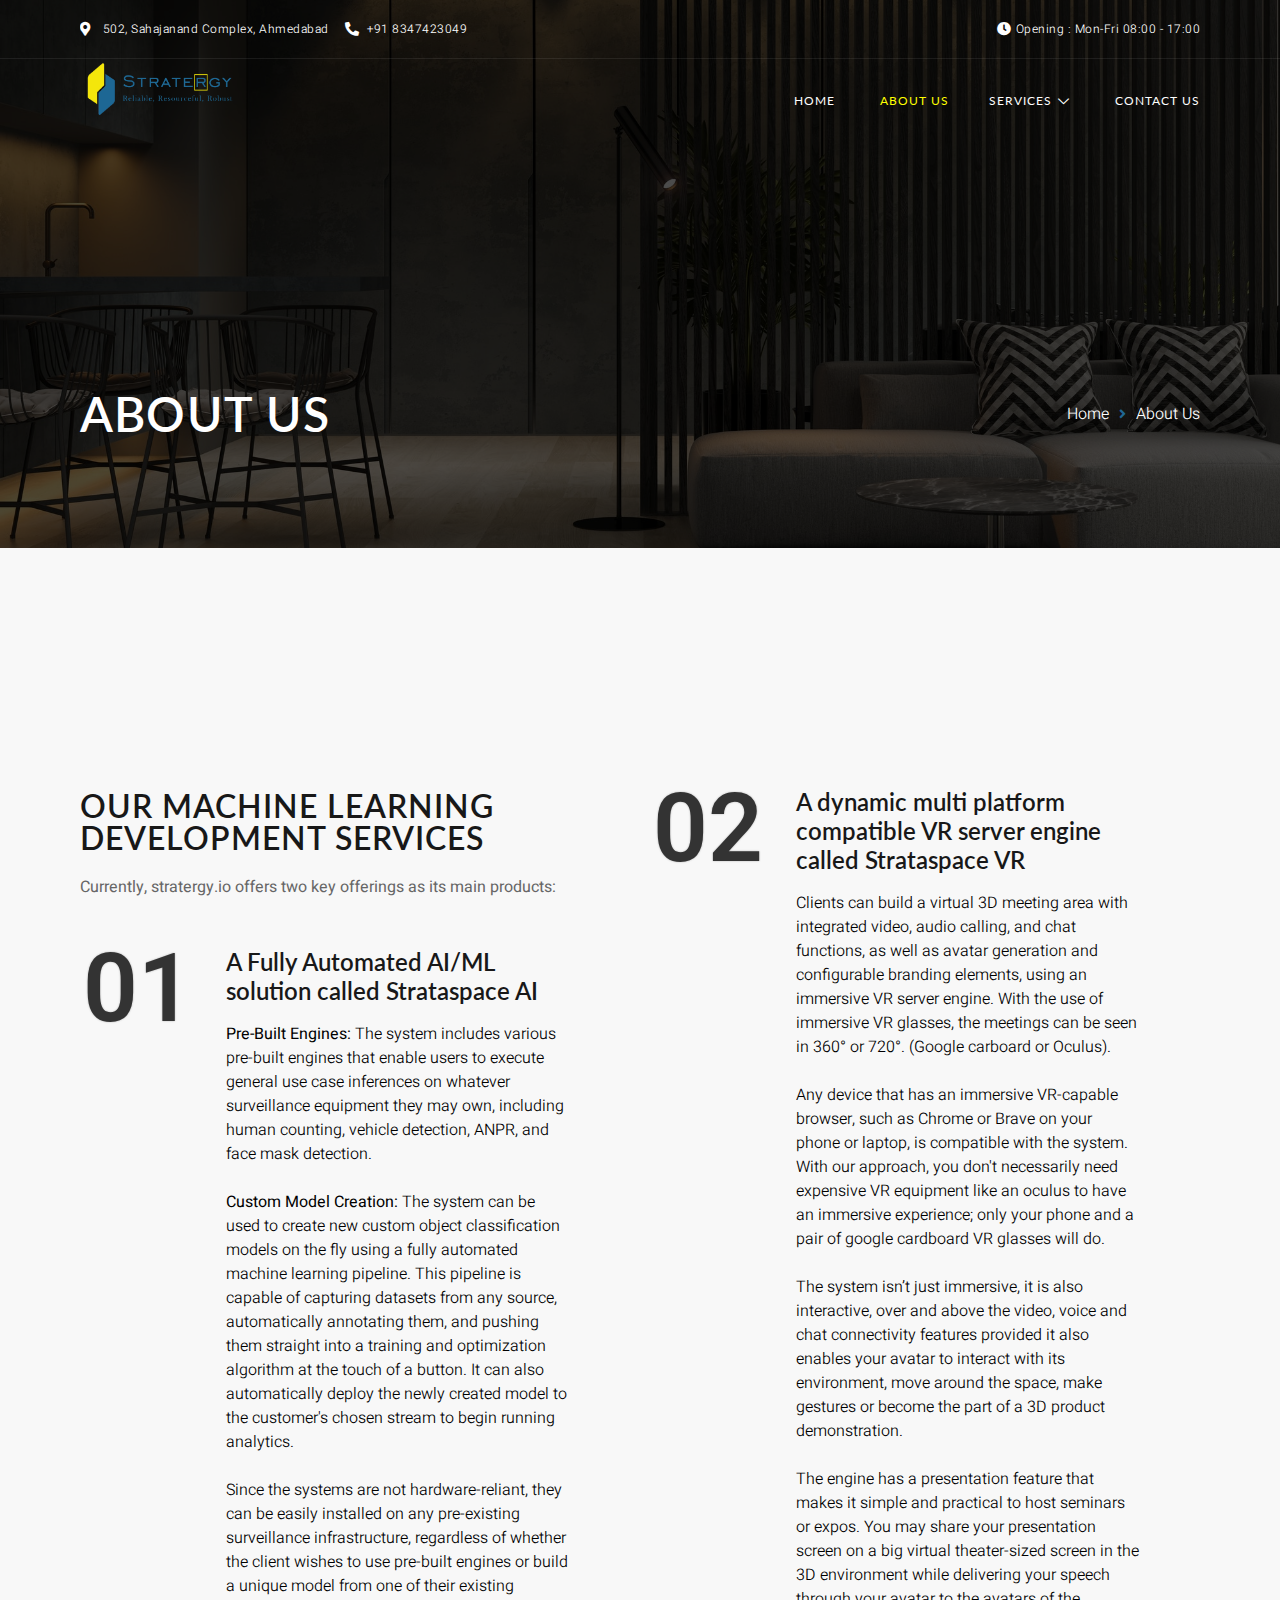
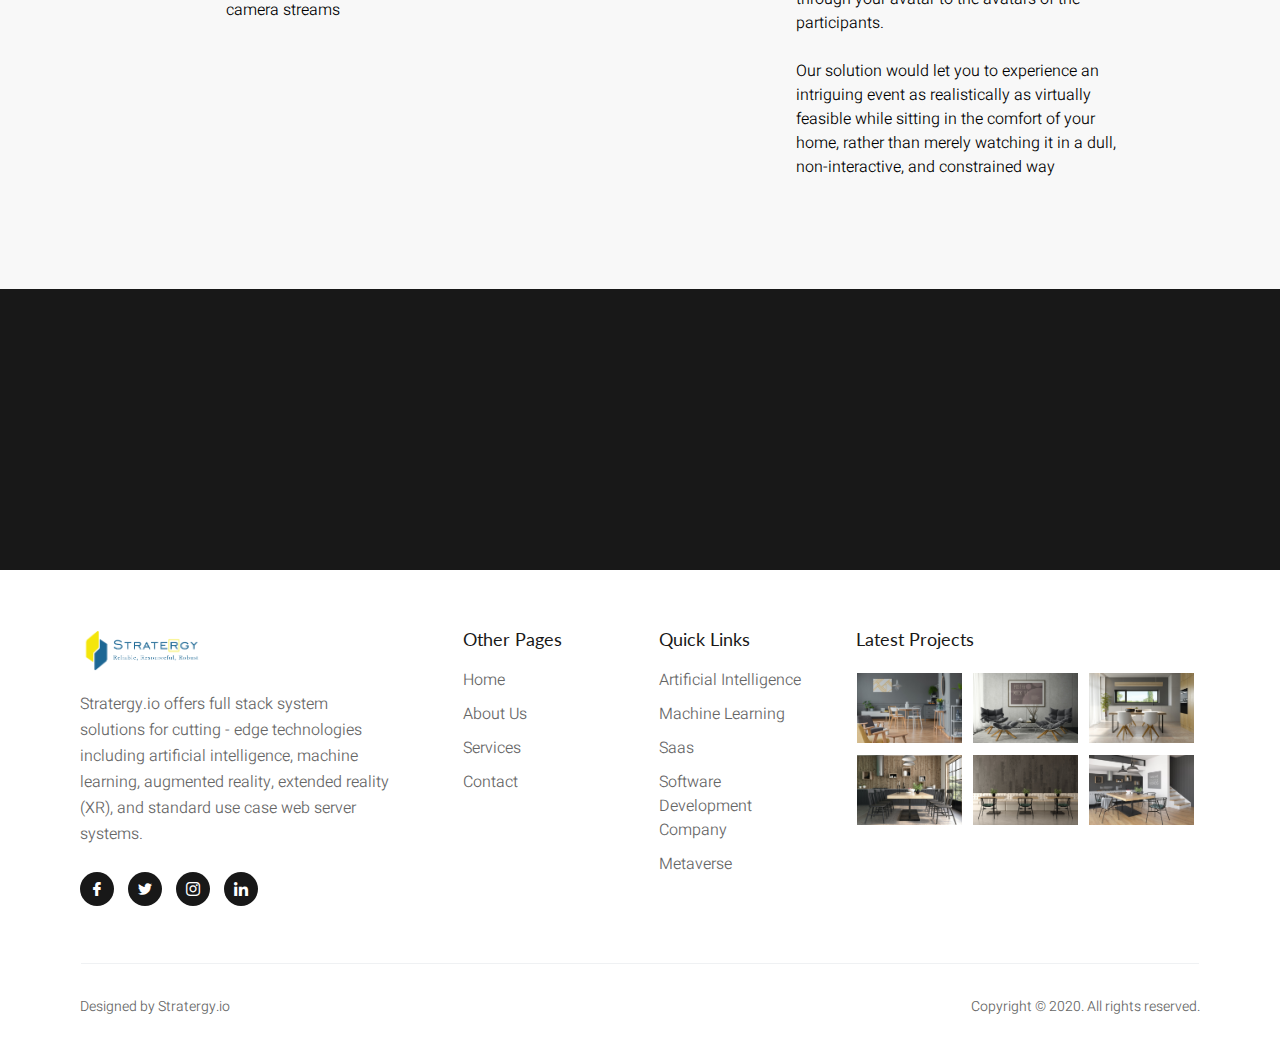
==== commit 2f249924: "Changes in logo & header" ====
--- a/about/index.html
+++ b/about/index.html
@@ -55,8 +55,11 @@
         }
 </style>
 
-
-
+<style>
+	#aboutuss{
+		color:yellow;
+	}
+</style>
 <link rel='stylesheet' id='elementor-frontend-legacy-css'  href='../wp-content/plugins/elementor/assets/css/frontend-legacy.min3ab2.css?ver=3.6.5' type='text/css' media='all' />
 <link rel='stylesheet' id='elementor-frontend-css'  href='../wp-content/plugins/elementor/assets/css/frontend.min3ab2.css?ver=3.6.5' type='text/css' media='all' />
 <link rel='stylesheet' id='elementor-post-13-css'  href='../wp-content/uploads/sites/15/elementor/css/post-13609b.css?ver=1653476886' type='text/css' media='all' />
@@ -147,8 +150,9 @@
 			<div class="elementor-element elementor-element-2d1f617 elementor-widget elementor-widget-image" data-id="2d1f617" data-element_type="widget" data-widget_type="image.default">
 	<div class="elementor-widget-container">
 					<div class="elementor-image">
-									<img style="width:100%; height:100%;" src="../wp-content/uploads/sites/15/2020/10/Stratergy100.png" class="attachment-full size-full"  />														</div>
-			</div>
+						<a href="../index.html">
+							<img style="width:100%; height:100%;" src="../wp-content/uploads/sites/15/2020/10/Stratergy100.png" class="attachment-full size-full"  />														</div>
+						</a>			</div>
 	</div>
 			</div>
 		</div>
@@ -164,7 +168,7 @@
 <!-- <ul class="elementskit-dropdown elementskit-submenu-panel">
 <li id="menu-item-522" class="menu-item menu-item-type-post_type menu-item-object-page menu-item-home current-menu-item page_item page-item-11 current_page_item menu-item-522 nav-item elementskit-mobile-builder-content active" data-vertical-menu=750px><a href="index.html" class=" dropdown-item active">Home &#8211; Layout 1</a>	<li id="menu-item-521" class="menu-item menu-item-type-post_type menu-item-object-page menu-item-521 nav-item elementskit-mobile-builder-content" data-vertical-menu=750px><a href="home-2/index.html" class=" dropdown-item">Home &#8211; Layout 2</a></ul> -->
 </li>
-<li id="menu-item-523" class="menu-item menu-item-type-post_type menu-item-object-page menu-item-523 nav-item elementskit-mobile-builder-content" data-vertical-menu=750px><a href="../about/index.html" class="ekit-menu-nav-link">About Us</a></li>
+<li id="menu-item-523" class="menu-item menu-item-type-post_type menu-item-object-page menu-item-523 nav-item elementskit-mobile-builder-content" data-vertical-menu=750px><a href="../about/index.html" class="ekit-menu-nav-link" id="aboutuss">About Us</a></li>
 <!-- <li id="menu-item-670" class="menu-item menu-item-type-post_type menu-item-object-page menu-item-670 nav-item elementskit-mobile-builder-content" data-vertical-menu=750px><a href="../index.html#services" class="ekit-menu-nav-link">Services</a></li> -->
 <!-- <li id="menu-item-778" class="menu-item menu-item-type-custom menu-item-object-custom menu-item-has-children menu-item-778 nav-item elementskit-dropdown-has relative_position elementskit-dropdown-menu-default_width elementskit-mobile-builder-content" data-vertical-menu=750px><a href="#" class="ekit-menu-nav-link ekit-menu-dropdown-toggle">Projects<i class="icon icon-down-arrow1 elementskit-submenu-indicator"></i></a> -->
 <ul class="elementskit-dropdown elementskit-submenu-panel">
@@ -185,7 +189,7 @@
 </ul>
 	<div class="elementskit-nav-identity-panel">
 		<div class="elementskit-site-title">
-			<a class="elementskit-nav-logo" href="index.html" target="_self" rel="">
+			<a class="elementskit-nav-logo" href="../index.html" target="_self" rel="">
 				<img width="449" height="151" src="../wp-content/uploads/sites/15/2020/10/Stratergy100.png" class="attachment-full size-full" alt="" loading="lazy" />
 			</a> 
 		</div>
--- a/wp-content/uploads/sites/15/elementor/css/post-379609b.css
+++ b/wp-content/uploads/sites/15/elementor/css/post-379609b.css
@@ -1,4 +1,4 @@
-.elementor-379 .elementor-element.elementor-element-8317378 > .elementor-container > .elementor-row > .elementor-column > .elementor-column-wrap > .elementor-widget-wrap{align-content:center;align-items:center;}.elementor-379 .elementor-element.elementor-element-8317378{border-style:solid;border-width:0px 0px 1px 0px;border-color:#FFFFFF14;transition:background 0.3s, border 0.3s, border-radius 0.3s, box-shadow 0.3s;padding:10px 0px 10px 0px;z-index:2;}.elementor-379 .elementor-element.elementor-element-8317378 > .elementor-background-overlay{transition:background 0.3s, border-radius 0.3s, opacity 0.3s;}.elementor-379 .elementor-element.elementor-element-9b64954 .elementor-icon-list-icon i{color:#F5E60A;}.elementor-379 .elementor-element.elementor-element-9b64954 .elementor-icon-list-icon svg{fill:#F5E60A;}.elementor-379 .elementor-element.elementor-element-9b64954{--e-icon-list-icon-size:14px;}.elementor-379 .elementor-element.elementor-element-9b64954 .elementor-icon-list-text{color:#FFFFFF;}.elementor-379 .elementor-element.elementor-element-9b64954 .elementor-icon-list-item > .elementor-icon-list-text, .elementor-379 .elementor-element.elementor-element-9b64954 .elementor-icon-list-item > a{font-family:"Heebo", Sans-serif;font-size:12px;font-weight:300;letter-spacing:0.5px;}.elementor-379 .elementor-element.elementor-element-0a5355b .elementor-icon-list-icon i{color:#F5E60A;}.elementor-379 .elementor-element.elementor-element-0a5355b .elementor-icon-list-icon svg{fill:#F5E60A;}.elementor-379 .elementor-element.elementor-element-0a5355b{--e-icon-list-icon-size:14px;}.elementor-379 .elementor-element.elementor-element-0a5355b .elementor-icon-list-text{color:#FFFFFF;}.elementor-379 .elementor-element.elementor-element-0a5355b .elementor-icon-list-item > .elementor-icon-list-text, .elementor-379 .elementor-element.elementor-element-0a5355b .elementor-icon-list-item > a{font-family:"Heebo", Sans-serif;font-size:12px;font-weight:300;letter-spacing:0.5px;}.elementor-379 .elementor-element.elementor-element-10b9d49 > .elementor-container > .elementor-row > .elementor-column > .elementor-column-wrap > .elementor-widget-wrap{align-content:center;align-items:center;}.elementor-379 .elementor-element.elementor-element-10b9d49{z-index:2;}.elementor-379 .elementor-element.elementor-element-86b4030 > .elementor-element-populated > .elementor-widget-wrap{padding:0px 0px 0px 10px;}.elementor-379 .elementor-element.elementor-element-2d1f617{text-align:left;}.elementor-379 .elementor-element.elementor-element-2d1f617 img{width:65%;}.elementor-379 .elementor-element.elementor-element-ed51e48 > .elementor-element-populated > .elementor-widget-wrap{padding:0px 10px 0px 0px;}.elementor-379 .elementor-element.elementor-element-f3c08e6 .elementskit-menu-container{height:84px;border-radius:0px 0px 0px 0px;}.elementor-379 .elementor-element.elementor-element-f3c08e6 .elementskit-navbar-nav > li > a{font-family:"Lato", Sans-serif;font-size:12px;font-weight:400;text-transform:uppercase;letter-spacing:1px;color:#FFFFFF;padding:0px 0px 0px 40px;}.elementor-379 .elementor-element.elementor-element-f3c08e6 .elementskit-navbar-nav > li > a:hover{color:#F5E60A;}.elementor-379 .elementor-element.elementor-element-f3c08e6 .elementskit-navbar-nav > li > a:focus{color:#F5E60A;}.elementor-379 .elementor-element.elementor-element-f3c08e6 .elementskit-navbar-nav > li > a:active{color:#F5E60A;}.elementor-379 .elementor-element.elementor-element-f3c08e6 .elementskit-navbar-nav > li:hover > a{color:#F5E60A;}.elementor-379 .elementor-element.elementor-element-f3c08e6 .elementskit-navbar-nav > li:hover > a .elementskit-submenu-indicator{color:#F5E60A;}.elementor-379 .elementor-element.elementor-element-f3c08e6 .elementskit-navbar-nav > li > a:hover .elementskit-submenu-indicator{color:#F5E60A;}.elementor-379 .elementor-element.elementor-element-f3c08e6 .elementskit-navbar-nav > li > a:focus .elementskit-submenu-indicator{color:#F5E60A;}.elementor-379 .elementor-element.elementor-element-f3c08e6 .elementskit-navbar-nav > li > a:active .elementskit-submenu-indicator{color:#F5E60A;}.elementor-379 .elementor-element.elementor-element-f3c08e6 .elementskit-navbar-nav > li.current-menu-item > a{color:#F5E60A;}.elementor-379 .elementor-element.elementor-element-f3c08e6 .elementskit-navbar-nav > li.current-menu-ancestor > a{color:#F5E60A;}.elementor-379 .elementor-element.elementor-element-f3c08e6 .elementskit-navbar-nav > li.current-menu-ancestor > a .elementskit-submenu-indicator{color:#F5E60A;}.elementor-379 .elementor-element.elementor-element-f3c08e6 .elementskit-navbar-nav > li > a .elementskit-submenu-indicator{color:#FFFFFF;}.elementor-379 .elementor-element.elementor-element-f3c08e6 .elementskit-navbar-nav .elementskit-submenu-panel > li > a{font-family:"Heebo", Sans-serif;font-size:12px;font-weight:300;text-transform:uppercase;letter-spacing:1px;padding:15px 15px 15px 15px;color:var( --e-global-color-primary );background-color:#FFFFFF;}.elementor-379 .elementor-element.elementor-element-f3c08e6 .elementskit-navbar-nav .elementskit-submenu-panel > li > a:hover{color:var( --e-global-color-secondary );}.elementor-379 .elementor-element.elementor-element-f3c08e6 .elementskit-navbar-nav .elementskit-submenu-panel > li > a:focus{color:var( --e-global-color-secondary );}.elementor-379 .elementor-element.elementor-element-f3c08e6 .elementskit-navbar-nav .elementskit-submenu-panel > li > a:active{color:var( --e-global-color-secondary );}.elementor-379 .elementor-element.elementor-element-f3c08e6 .elementskit-navbar-nav .elementskit-submenu-panel > li:hover > a{color:var( --e-global-color-secondary );}
+.elementor-379 .elementor-element.elementor-element-8317378 > .elementor-container > .elementor-row > .elementor-column > .elementor-column-wrap > .elementor-widget-wrap{align-content:center;align-items:center;}.elementor-379 .elementor-element.elementor-element-8317378{border-style:solid;border-width:0px 0px 1px 0px;border-color:#FFFFFF14;transition:background 0.3s, border 0.3s, border-radius 0.3s, box-shadow 0.3s;padding:10px 0px 10px 0px;z-index:2;}.elementor-379 .elementor-element.elementor-element-8317378 > .elementor-background-overlay{transition:background 0.3s, border-radius 0.3s, opacity 0.3s;}.elementor-379 .elementor-element.elementor-element-9b64954 .elementor-icon-list-icon i{color:#FFFFFF;}.elementor-379 .elementor-element.elementor-element-9b64954 .elementor-icon-list-icon svg{fill:#FFFFFF;}.elementor-379 .elementor-element.elementor-element-9b64954{--e-icon-list-icon-size:14px;}.elementor-379 .elementor-element.elementor-element-9b64954 .elementor-icon-list-text{color:#FFFFFF;}.elementor-379 .elementor-element.elementor-element-9b64954 .elementor-icon-list-item > .elementor-icon-list-text, .elementor-379 .elementor-element.elementor-element-9b64954 .elementor-icon-list-item > a{font-family:"Heebo", Sans-serif;font-size:12px;font-weight:300;letter-spacing:0.5px;}.elementor-379 .elementor-element.elementor-element-0a5355b .elementor-icon-list-icon i{color:#FFFFFF;}.elementor-379 .elementor-element.elementor-element-0a5355b .elementor-icon-list-icon svg{fill:#FFFFFF;}.elementor-379 .elementor-element.elementor-element-0a5355b{--e-icon-list-icon-size:14px;}.elementor-379 .elementor-element.elementor-element-0a5355b .elementor-icon-list-text{color:#FFFFFF;}.elementor-379 .elementor-element.elementor-element-0a5355b .elementor-icon-list-item > .elementor-icon-list-text, .elementor-379 .elementor-element.elementor-element-0a5355b .elementor-icon-list-item > a{font-family:"Heebo", Sans-serif;font-size:12px;font-weight:300;letter-spacing:0.5px;}.elementor-379 .elementor-element.elementor-element-10b9d49 > .elementor-container > .elementor-row > .elementor-column > .elementor-column-wrap > .elementor-widget-wrap{align-content:center;align-items:center;}.elementor-379 .elementor-element.elementor-element-10b9d49{z-index:2;}.elementor-379 .elementor-element.elementor-element-86b4030 > .elementor-element-populated > .elementor-widget-wrap{padding:0px 0px 0px 10px;}.elementor-379 .elementor-element.elementor-element-2d1f617{text-align:left;}.elementor-379 .elementor-element.elementor-element-2d1f617 img{width:65%;}.elementor-379 .elementor-element.elementor-element-ed51e48 > .elementor-element-populated > .elementor-widget-wrap{padding:0px 10px 0px 0px;}.elementor-379 .elementor-element.elementor-element-f3c08e6 .elementskit-menu-container{height:84px;border-radius:0px 0px 0px 0px;}.elementor-379 .elementor-element.elementor-element-f3c08e6 .elementskit-navbar-nav > li > a{font-family:"Lato", Sans-serif;font-size:12px;font-weight:400;text-transform:uppercase;letter-spacing:1px;color:#FFFFFF;padding:0px 0px 0px 40px;}.elementor-379 .elementor-element.elementor-element-f3c08e6 .elementskit-navbar-nav > li > a:hover{color:#FFFFFF;}.elementor-379 .elementor-element.elementor-element-f3c08e6 .elementskit-navbar-nav > li > a:focus{color:#FFFFFF;}.elementor-379 .elementor-element.elementor-element-f3c08e6 .elementskit-navbar-nav > li > a:active{color:#FFFFFF;}.elementor-379 .elementor-element.elementor-element-f3c08e6 .elementskit-navbar-nav > li:hover > a{color:#FFFFFF;}.elementor-379 .elementor-element.elementor-element-f3c08e6 .elementskit-navbar-nav > li:hover > a .elementskit-submenu-indicator{color:#FFFFFF;}.elementor-379 .elementor-element.elementor-element-f3c08e6 .elementskit-navbar-nav > li > a:hover .elementskit-submenu-indicator{color:#FFFFFF;}.elementor-379 .elementor-element.elementor-element-f3c08e6 .elementskit-navbar-nav > li > a:focus .elementskit-submenu-indicator{color:#FFFFFF;}.elementor-379 .elementor-element.elementor-element-f3c08e6 .elementskit-navbar-nav > li > a:active .elementskit-submenu-indicator{color:#FFFFFF;}.elementor-379 .elementor-element.elementor-element-f3c08e6 .elementskit-navbar-nav > li.current-menu-item > a{color:#FFFFFF;}.elementor-379 .elementor-element.elementor-element-f3c08e6 .elementskit-navbar-nav > li.current-menu-ancestor > a{color:#FFFFFF;}.elementor-379 .elementor-element.elementor-element-f3c08e6 .elementskit-navbar-nav > li.current-menu-ancestor > a .elementskit-submenu-indicator{color:#FFFFFF;}.elementor-379 .elementor-element.elementor-element-f3c08e6 .elementskit-navbar-nav > li > a .elementskit-submenu-indicator{color:#FFFFFF;}.elementor-379 .elementor-element.elementor-element-f3c08e6 .elementskit-navbar-nav .elementskit-submenu-panel > li > a{font-family:"Heebo", Sans-serif;font-size:12px;font-weight:300;text-transform:uppercase;letter-spacing:1px;padding:15px 15px 15px 15px;color:var( --e-global-color-primary );background-color:#FFFFFF;}.elementor-379 .elementor-element.elementor-element-f3c08e6 .elementskit-navbar-nav .elementskit-submenu-panel > li > a:hover{color:var( --e-global-color-secondary );}.elementor-379 .elementor-element.elementor-element-f3c08e6 .elementskit-navbar-nav .elementskit-submenu-panel > li > a:focus{color:var( --e-global-color-secondary );}.elementor-379 .elementor-element.elementor-element-f3c08e6 .elementskit-navbar-nav .elementskit-submenu-panel > li > a:active{color:var( --e-global-color-secondary );}.elementor-379 .elementor-element.elementor-element-f3c08e6 .elementskit-navbar-nav .elementskit-submenu-panel > li:hover > a{color:var( --e-global-color-secondary );}
 					.elementor-379 .elementor-element.elementor-element-f3c08e6 .elementskit-navbar-nav .elementskit-submenu-panel > li > a:hover,
 					.elementor-379 .elementor-element.elementor-element-f3c08e6 .elementskit-navbar-nav .elementskit-submenu-panel > li > a:focus,
 					.elementor-379 .elementor-element.elementor-element-f3c08e6 .elementskit-navbar-nav .elementskit-submenu-panel > li > a:active,
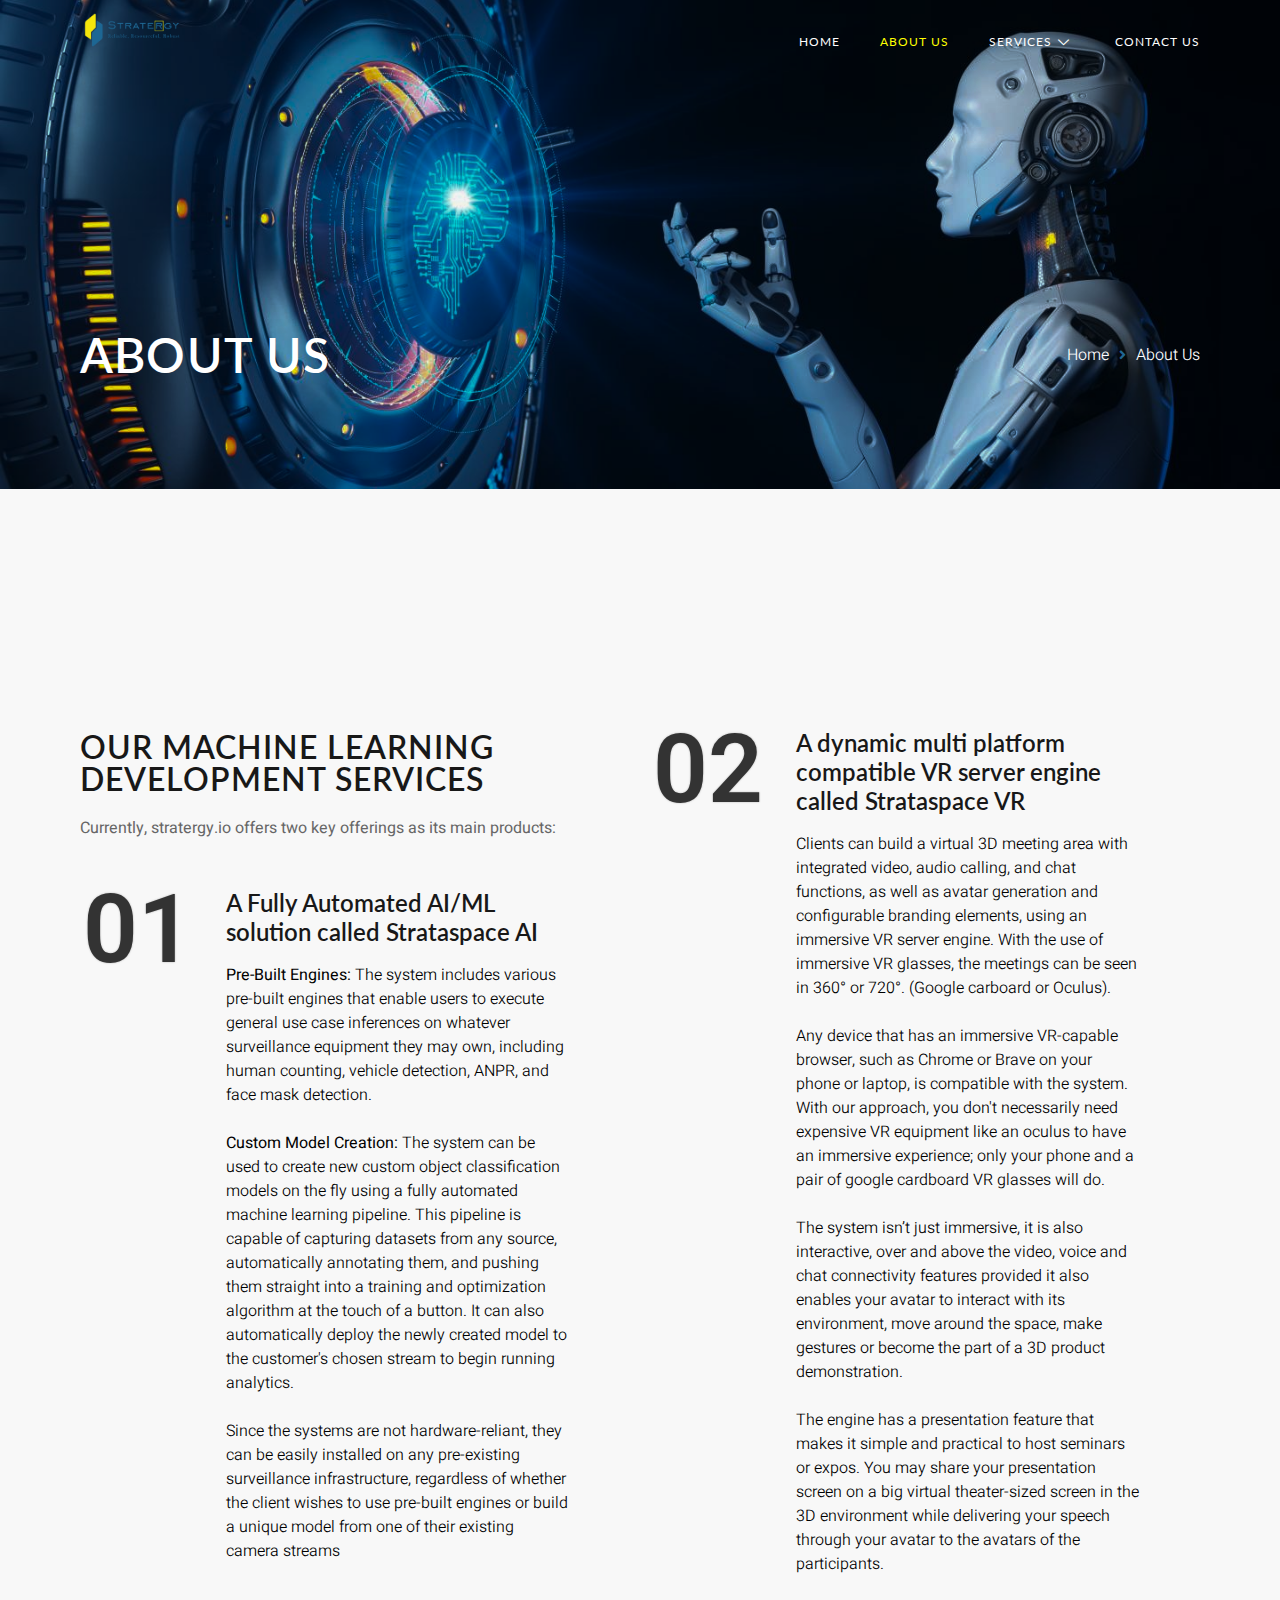
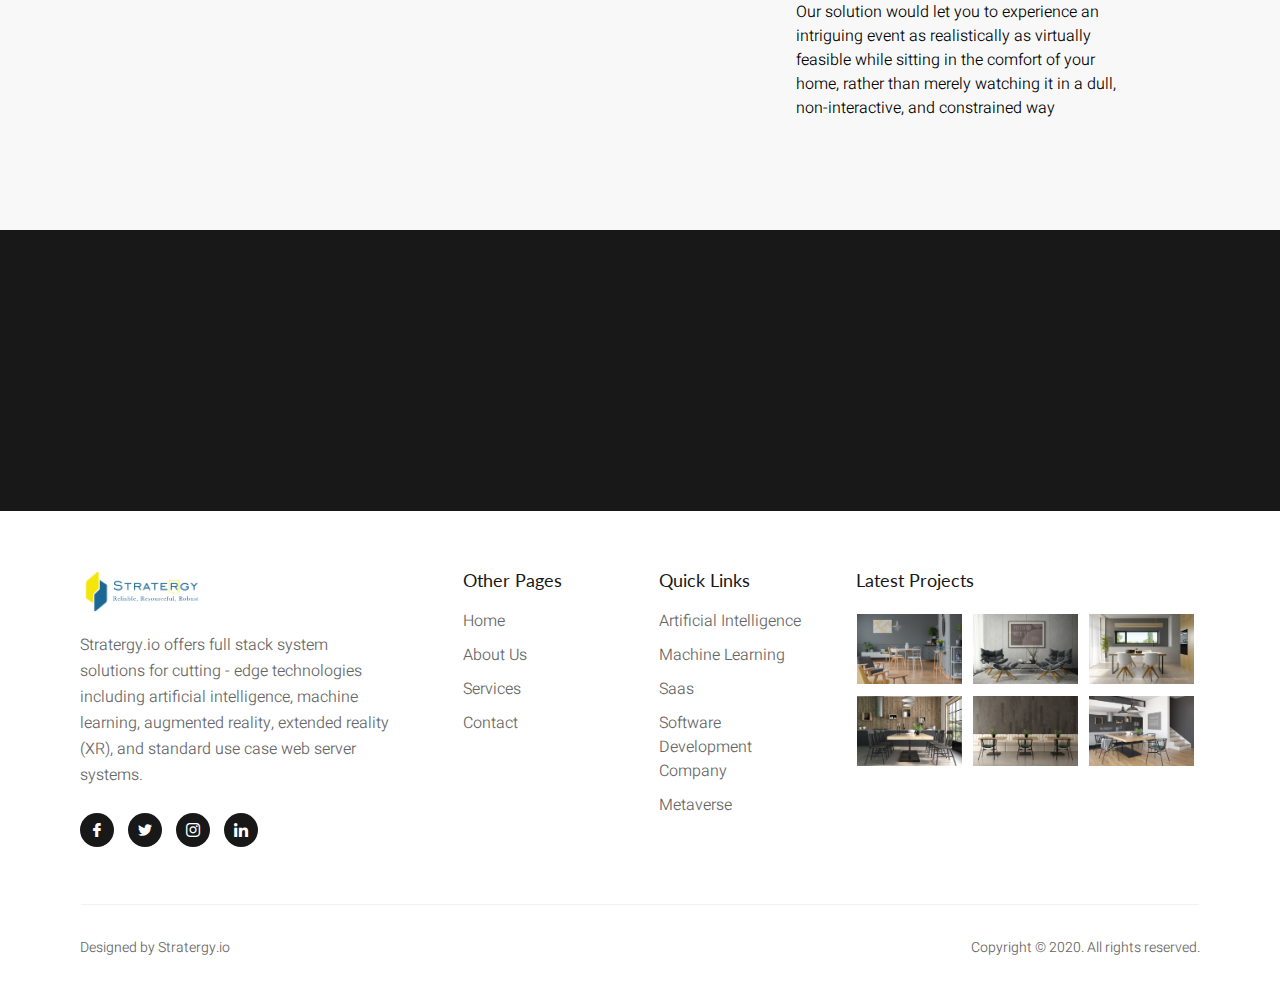
==== commit 524844a3: "Images and cards changed with few bugs in navbar" ====
--- a/about/index.html
+++ b/about/index.html
@@ -86,7 +86,15 @@
 <link rel='shortlink' href='../index2fb6.html?p=664' />
 <link rel="alternate" type="application/json+oembed" href="../wp-json/oembed/1.0/embedae79.json?url=https%3A%2F%2Ftemplatekit.jegtheme.com%2Finner%2Fpricing%2F" />
 <link rel="alternate" type="text/xml+oembed" href="../wp-json/oembed/1.0/embed3074?url=https%3A%2F%2Ftemplatekit.jegtheme.com%2Finner%2Fpricing%2F&amp;format=xml" />
-<style id="jeg_dynamic_css" type="text/css" data-type="jeg_custom-css"></style></head>
+<style id="jeg_dynamic_css" type="text/css" data-type="jeg_custom-css"></style>
+
+<style>
+	#newnewnew{
+		background-image: url("../wp-content/uploads/sites/15/2020/10/contactmainimage.png");
+	}
+</style>
+
+</head>
 
 <body class="page-template page-template-elementor_header_footer page page-id-664 ehf-header ehf-footer ehf-template-hello-elementor ehf-stylesheet-hello-elementor jkit-color-scheme elementor-default elementor-template-full-width elementor-kit-13 elementor-page elementor-page-664">
 <svg xmlns="http://www.w3.org/2000/svg" viewBox="0 0 0 0" width="0" height="0" focusable="false" role="none" style="visibility: hidden; position: absolute; left: -9999px; overflow: hidden;" ><defs><filter id="wp-duotone-dark-grayscale"><feColorMatrix color-interpolation-filters="sRGB" type="matrix" values=" .299 .587 .114 0 0 .299 .587 .114 0 0 .299 .587 .114 0 0 .299 .587 .114 0 0 " /><feComponentTransfer color-interpolation-filters="sRGB" ><feFuncR type="table" tableValues="0 0.49803921568627" /><feFuncG type="table" tableValues="0 0.49803921568627" /><feFuncB type="table" tableValues="0 0.49803921568627" /><feFuncA type="table" tableValues="1 1" /></feComponentTransfer><feComposite in2="SourceGraphic" operator="in" /></filter></defs></svg><svg xmlns="http://www.w3.org/2000/svg" viewBox="0 0 0 0" width="0" height="0" focusable="false" role="none" style="visibility: hidden; position: absolute; left: -9999px; overflow: hidden;" ><defs><filter id="wp-duotone-grayscale"><feColorMatrix color-interpolation-filters="sRGB" type="matrix" values=" .299 .587 .114 0 0 .299 .587 .114 0 0 .299 .587 .114 0 0 .299 .587 .114 0 0 " /><feComponentTransfer color-interpolation-filters="sRGB" ><feFuncR type="table" tableValues="0 1" /><feFuncG type="table" tableValues="0 1" /><feFuncB type="table" tableValues="0 1" /><feFuncA type="table" tableValues="1 1" /></feComponentTransfer><feComposite in2="SourceGraphic" operator="in" /></filter></defs></svg><svg xmlns="http://www.w3.org/2000/svg" viewBox="0 0 0 0" width="0" height="0" focusable="false" role="none" style="visibility: hidden; position: absolute; left: -9999px; overflow: hidden;" ><defs><filter id="wp-duotone-purple-yellow"><feColorMatrix color-interpolation-filters="sRGB" type="matrix" values=" .299 .587 .114 0 0 .299 .587 .114 0 0 .299 .587 .114 0 0 .299 .587 .114 0 0 " /><feComponentTransfer color-interpolation-filters="sRGB" ><feFuncR type="table" tableValues="0.54901960784314 0.98823529411765" /><feFuncG type="table" tableValues="0 1" /><feFuncB type="table" tableValues="0.71764705882353 0.25490196078431" /><feFuncA type="table" tableValues="1 1" /></feComponentTransfer><feComposite in2="SourceGraphic" operator="in" /></filter></defs></svg><svg xmlns="http://www.w3.org/2000/svg" viewBox="0 0 0 0" width="0" height="0" focusable="false" role="none" style="visibility: hidden; position: absolute; left: -9999px; overflow: hidden;" ><defs><filter id="wp-duotone-blue-red"><feColorMatrix color-interpolation-filters="sRGB" type="matrix" values=" .299 .587 .114 0 0 .299 .587 .114 0 0 .299 .587 .114 0 0 .299 .587 .114 0 0 " /><feComponentTransfer color-interpolation-filters="sRGB" ><feFuncR type="table" tableValues="0 1" /><feFuncG type="table" tableValues="0 0.27843137254902" /><feFuncB type="table" tableValues="0.5921568627451 0.27843137254902" /><feFuncA type="table" tableValues="1 1" /></feComponentTransfer><feComposite in2="SourceGraphic" operator="in" /></filter></defs></svg><svg xmlns="http://www.w3.org/2000/svg" viewBox="0 0 0 0" width="0" height="0" focusable="false" role="none" style="visibility: hidden; position: absolute; left: -9999px; overflow: hidden;" ><defs><filter id="wp-duotone-midnight"><feColorMatrix color-interpolation-filters="sRGB" type="matrix" values=" .299 .587 .114 0 0 .299 .587 .114 0 0 .299 .587 .114 0 0 .299 .587 .114 0 0 " /><feComponentTransfer color-interpolation-filters="sRGB" ><feFuncR type="table" tableValues="0 0" /><feFuncG type="table" tableValues="0 0.64705882352941" /><feFuncB type="table" tableValues="0 1" /><feFuncA type="table" tableValues="1 1" /></feComponentTransfer><feComposite in2="SourceGraphic" operator="in" /></filter></defs></svg><svg xmlns="http://www.w3.org/2000/svg" viewBox="0 0 0 0" width="0" height="0" focusable="false" role="none" style="visibility: hidden; position: absolute; left: -9999px; overflow: hidden;" ><defs><filter id="wp-duotone-magenta-yellow"><feColorMatrix color-interpolation-filters="sRGB" type="matrix" values=" .299 .587 .114 0 0 .299 .587 .114 0 0 .299 .587 .114 0 0 .299 .587 .114 0 0 " /><feComponentTransfer color-interpolation-filters="sRGB" ><feFuncR type="table" tableValues="0.78039215686275 1" /><feFuncG type="table" tableValues="0 0.94901960784314" /><feFuncB type="table" tableValues="0.35294117647059 0.47058823529412" /><feFuncA type="table" tableValues="1 1" /></feComponentTransfer><feComposite in2="SourceGraphic" operator="in" /></filter></defs></svg><svg xmlns="http://www.w3.org/2000/svg" viewBox="0 0 0 0" width="0" height="0" focusable="false" role="none" style="visibility: hidden; position: absolute; left: -9999px; overflow: hidden;" ><defs><filter id="wp-duotone-purple-green"><feColorMatrix color-interpolation-filters="sRGB" type="matrix" values=" .299 .587 .114 0 0 .299 .587 .114 0 0 .299 .587 .114 0 0 .299 .587 .114 0 0 " /><feComponentTransfer color-interpolation-filters="sRGB" ><feFuncR type="table" tableValues="0.65098039215686 0.40392156862745" /><feFuncG type="table" tableValues="0 1" /><feFuncB type="table" tableValues="0.44705882352941 0.4" /><feFuncA type="table" tableValues="1 1" /></feComponentTransfer><feComposite in2="SourceGraphic" operator="in" /></filter></defs></svg><svg xmlns="http://www.w3.org/2000/svg" viewBox="0 0 0 0" width="0" height="0" focusable="false" role="none" style="visibility: hidden; position: absolute; left: -9999px; overflow: hidden;" ><defs><filter id="wp-duotone-blue-orange"><feColorMatrix color-interpolation-filters="sRGB" type="matrix" values=" .299 .587 .114 0 0 .299 .587 .114 0 0 .299 .587 .114 0 0 .299 .587 .114 0 0 " /><feComponentTransfer color-interpolation-filters="sRGB" ><feFuncR type="table" tableValues="0.098039215686275 1" /><feFuncG type="table" tableValues="0 0.66274509803922" /><feFuncB type="table" tableValues="0.84705882352941 0.41960784313725" /><feFuncA type="table" tableValues="1 1" /></feComponentTransfer><feComposite in2="SourceGraphic" operator="in" /></filter></defs></svg><div id="page" class="hfeed site">
@@ -96,7 +104,7 @@
 					<div data-elementor-type="wp-post" data-elementor-id="379" class="elementor elementor-379">
 						<div class="elementor-inner">
 				<div class="elementor-section-wrap">
-									<section class="elementor-section elementor-top-section elementor-element elementor-element-8317378 elementor-section-content-middle elementor-hidden-phone elementor-section-boxed elementor-section-height-default elementor-section-height-default" data-id="8317378" data-element_type="section">
+									<!-- <section class="elementor-section elementor-top-section elementor-element elementor-element-8317378 elementor-section-content-middle elementor-hidden-phone elementor-section-boxed elementor-section-height-default elementor-section-height-default" data-id="8317378" data-element_type="section">
 						<div class="elementor-container elementor-column-gap-default">
 							<div class="elementor-row">
 					<div class="elementor-column elementor-col-50 elementor-top-column elementor-element elementor-element-bf99b51" data-id="bf99b51" data-element_type="column">
@@ -140,7 +148,7 @@
 		</div>
 								</div>
 					</div>
-		</section>
+		</section> -->
 		<section class="elementor-section elementor-top-section elementor-element elementor-element-10b9d49 elementor-section-content-middle elementor-section-boxed elementor-section-height-default elementor-section-height-default" data-id="10b9d49" data-element_type="section">
 			<div class="elementor-container elementor-column-gap-no">
 				<div class="elementor-row">
@@ -151,7 +159,7 @@
 	<div class="elementor-widget-container">
 					<div class="elementor-image">
 						<a href="../index.html">
-							<img style="width:100%; height:100%;" src="../wp-content/uploads/sites/15/2020/10/Stratergy100.png" class="attachment-full size-full"  />														</div>
+							<img  src="../wp-content/uploads/sites/15/2020/10/Stratergy100.png" class="attachment-full size-full"  />														</div>
 						</a>			</div>
 	</div>
 			</div>
@@ -164,10 +172,8 @@
 	<div class="elementor-widget-container">
 <div class="ekit-wid-con ekit_menu_responsive_tablet" data-hamburger-icon="icon icon-menu-7" data-hamburger-icon-type="icon" data-responsive-breakpoint="1024">            <button class="elementskit-menu-hamburger elementskit-menu-toggler">
 	<i aria-hidden="true" class="ekit-menu-icon icon icon-menu-7"></i>            </button>																																																																																																																																																																											<!--icon-down-arrow1-->								
-<div id="ekit-megamenu-menu-1" class="elementskit-menu-container elementskit-menu-offcanvas-elements elementskit-navbar-nav-default elementskit_line_arrow ekit-nav-menu-one-page-no ekit-nav-dropdown-hover"><ul id="menu-menu-1" class="elementskit-navbar-nav elementskit-menu-po-right submenu-click-on-icon"><li id="menu-item-5" class="menu-item menu-item-type-custom menu-item-object-custom current-menu-item current_page_item menu-item-home current-menu-ancestor current-menu-parent menu-item-has-children menu-item-5 nav-item elementskit-dropdown-has relative_position elementskit-dropdown-menu-default_width elementskit-mobile-builder-content active" data-vertical-menu=750px><a href="../index.html" class="ekit-menu-nav-link ekit-menu-dropdown-toggle active">Home<i class="icon"></i></a>
-<!-- <ul class="elementskit-dropdown elementskit-submenu-panel">
-<li id="menu-item-522" class="menu-item menu-item-type-post_type menu-item-object-page menu-item-home current-menu-item page_item page-item-11 current_page_item menu-item-522 nav-item elementskit-mobile-builder-content active" data-vertical-menu=750px><a href="index.html" class=" dropdown-item active">Home &#8211; Layout 1</a>	<li id="menu-item-521" class="menu-item menu-item-type-post_type menu-item-object-page menu-item-521 nav-item elementskit-mobile-builder-content" data-vertical-menu=750px><a href="home-2/index.html" class=" dropdown-item">Home &#8211; Layout 2</a></ul> -->
-</li>
+<div id="ekit-megamenu-menu-1" class="elementskit-menu-container elementskit-menu-offcanvas-elements elementskit-navbar-nav-default elementskit_line_arrow ekit-nav-menu-one-page-no ekit-nav-dropdown-hover"><ul id="menu-menu-1" class="elementskit-navbar-nav elementskit-menu-po-right submenu-click-on-icon"><li id="menu-item-523" class="menu-item menu-item-type-post_type menu-item-object-page menu-item-523 nav-item elementskit-mobile-builder-content" data-vertical-menu=750px><a href="../index.html" class="ekit-menu-nav-link">Home</a></li>
+
 <li id="menu-item-523" class="menu-item menu-item-type-post_type menu-item-object-page menu-item-523 nav-item elementskit-mobile-builder-content" data-vertical-menu=750px><a href="../about/index.html" class="ekit-menu-nav-link" id="aboutuss">About Us</a></li>
 <!-- <li id="menu-item-670" class="menu-item menu-item-type-post_type menu-item-object-page menu-item-670 nav-item elementskit-mobile-builder-content" data-vertical-menu=750px><a href="../index.html#services" class="ekit-menu-nav-link">Services</a></li> -->
 <!-- <li id="menu-item-778" class="menu-item menu-item-type-custom menu-item-object-custom menu-item-has-children menu-item-778 nav-item elementskit-dropdown-has relative_position elementskit-dropdown-menu-default_width elementskit-mobile-builder-content" data-vertical-menu=750px><a href="#" class="ekit-menu-nav-link ekit-menu-dropdown-toggle">Projects<i class="icon icon-down-arrow1 elementskit-submenu-indicator"></i></a> -->
@@ -178,7 +184,7 @@
 <ul class="elementskit-dropdown elementskit-submenu-panel">
 <li id="menu-item-617" class="menu-item menu-item-type-post_type menu-item-object-page menu-item-617 nav-item elementskit-mobile-builder-content" data-vertical-menu=750px><!--<a href="our-team/index.html" class=" dropdown-item">Our Team</a>-->	<li id="menu-item-669" class="menu-item menu-item-type-post_type menu-item-object-page menu-item-669 nav-item elementskit-mobile-builder-content" data-vertical-menu=750px><a href="../ML/index.html" class=" dropdown-item">Machine Learning</a> <li id="menu-item-669" class="menu-item menu-item-type-post_type menu-item-object-page menu-item-669 nav-item elementskit-mobile-builder-content" data-vertical-menu=750px><a href="../AI/index.html" class=" dropdown-item">Artificial Intelligence</a>  <li id="menu-item-669" class="menu-item menu-item-type-post_type menu-item-object-page menu-item-669 nav-item elementskit-mobile-builder-content" data-vertical-menu=750px><a href="../Saas/index.html" class=" dropdown-item">Saas</a>  <li id="menu-item-669" class="menu-item menu-item-type-post_type menu-item-object-page menu-item-669 nav-item elementskit-mobile-builder-content" data-vertical-menu=750px><a href="../SDC/index.html" class=" dropdown-item">SDC</a>	<li id="menu-item-743" class="menu-item menu-item-type-post_type menu-item-object-page menu-item-743 nav-item elementskit-mobile-builder-content" data-vertical-menu=750px><a href="../metaverse/index.html" class=" dropdown-item">Metaverse</a>	</ul>
 </li>
-<li id="menu-item-523" class="menu-item menu-item-type-post_type menu-item-object-page menu-item-523 nav-item elementskit-mobile-builder-content" data-vertical-menu=750px><a href="contact-us/index.html" class="ekit-menu-nav-link">Contact Us</a></li>
+<li id="menu-item-523" class="menu-item menu-item-type-post_type menu-item-object-page menu-item-523 nav-item elementskit-mobile-builder-content" data-vertical-menu=750px><a href="../contact-us/index.html" class="ekit-menu-nav-link">Contact Us</a></li>
 
 <!-- <li id="menu-item-10" class="menu-item menu-item-type-custom menu-item-object-custom menu-item-has-children menu-item-10 nav-item elementskit-dropdown-has relative_position elementskit-dropdown-menu-default_width elementskit-mobile-builder-content" data-vertical-menu=750px><a href="#" class="ekit-menu-nav-link ekit-menu-dropdown-toggle">Contact<i class="icon icon-down-arrow1 elementskit-submenu-indicator"></i></a>
 <ul class="elementskit-dropdown elementskit-submenu-panel">
@@ -211,8 +217,8 @@
 			<div data-elementor-type="wp-page" data-elementor-id="664" class="elementor elementor-664">
 						<div class="elementor-inner">
 				<div class="elementor-section-wrap">
-									<section class="elementor-section elementor-top-section elementor-element elementor-element-cb0497a elementor-section-content-middle elementor-section-boxed elementor-section-height-default elementor-section-height-default" data-id="cb0497a" data-element_type="section" data-settings="{&quot;background_background&quot;:&quot;classic&quot;}">
-							<div class="elementor-background-overlay"></div>
+									<section id="newnewnew" class="elementor-section elementor-top-section elementor-element elementor-element-cb0497a elementor-section-content-middle elementor-section-boxed elementor-section-height-default elementor-section-height-default" data-id="cb0497a" data-element_type="section" data-settings="{&quot;background_background&quot;:&quot;classic&quot;}">
+							<div class=""></div>
 							<div class="elementor-container elementor-column-gap-default">
 							<div class="elementor-row">
 					<div class="elementor-column elementor-col-50 elementor-top-column elementor-element elementor-element-d7c0262" data-id="d7c0262" data-element_type="column">
@@ -248,217 +254,7 @@
 								</div>
 					</div>
 		</section>
-				<!-- <section class="elementor-section elementor-top-section elementor-element elementor-element-b06077f elementor-section-content-middle elementor-section-boxed elementor-section-height-default elementor-section-height-default" data-id="b06077f" data-element_type="section" data-settings="{&quot;background_background&quot;:&quot;classic&quot;}">
-							<div class="elementor-background-overlay"></div>
-							<div class="elementor-container elementor-column-gap-default">
-							<div class="elementor-row">
-					<div class="elementor-column elementor-col-100 elementor-top-column elementor-element elementor-element-a08262a" data-id="a08262a" data-element_type="column">
-			<div class="elementor-column-wrap elementor-element-populated">
-							<div class="elementor-widget-wrap">
-						<div class="elementor-element elementor-element-67a51ae elementor-widget elementor-widget-heading" data-id="67a51ae" data-element_type="widget" data-widget_type="heading.default">
-				<div class="elementor-widget-container">
-			<h2 class="elementor-heading-title elementor-size-default">Choose your plan</h2>		</div>
-				</div>
-				<div class="elementor-element elementor-element-3816fdf elementor-widget elementor-widget-text-editor" data-id="3816fdf" data-element_type="widget" data-widget_type="text-editor.default">
-				<div class="elementor-widget-container">
-								<div class="elementor-text-editor elementor-clearfix">
-				Far far away, behind the word mountains, far from the countries Vokalia and Consonantia, there live the blind texts. 					</div>
-						</div>
-				</div>
-				<section class="elementor-section elementor-inner-section elementor-element elementor-element-0930aaa elementor-section-boxed elementor-section-height-default elementor-section-height-default" data-id="0930aaa" data-element_type="section">
-						<div class="elementor-container elementor-column-gap-default">
-							<div class="elementor-row">
-					<div class="elementor-column elementor-col-33 elementor-inner-column elementor-element elementor-element-dd617de" data-id="dd617de" data-element_type="column" data-settings="{&quot;background_background&quot;:&quot;classic&quot;}">
-			<div class="elementor-column-wrap elementor-element-populated">
-							<div class="elementor-widget-wrap">
-						<div class="elementor-element elementor-element-504cd83 elementor-widget elementor-widget-heading" data-id="504cd83" data-element_type="widget" data-widget_type="heading.default">
-				<div class="elementor-widget-container">
-			<h2 class="elementor-heading-title elementor-size-default">Starter Plan</h2>		</div>
-				</div>
-				<div class="elementor-element elementor-element-878fd41 elementor-align-center elementor-icon-list--layout-traditional elementor-list-item-link-full_width elementor-widget elementor-widget-icon-list" data-id="878fd41" data-element_type="widget" data-widget_type="icon-list.default">
-				<div class="elementor-widget-container">
-					<ul class="elementor-icon-list-items">
-							<li class="elementor-icon-list-item">
-											<span class="elementor-icon-list-icon">
-							<i aria-hidden="true" class="fas fa-check"></i>						</span>
-										<span class="elementor-icon-list-text">Fast Service</span>
-									</li>
-								<li class="elementor-icon-list-item">
-											<span class="elementor-icon-list-icon">
-							<i aria-hidden="true" class="fas fa-check"></i>						</span>
-										<span class="elementor-icon-list-text">Design and Build</span>
-									</li>
-								<li class="elementor-icon-list-item">
-											<span class="elementor-icon-list-icon">
-							<i aria-hidden="true" class="fas fa-check"></i>						</span>
-										<span class="elementor-icon-list-text">24/7 Support</span>
-									</li>
-								<li class="elementor-icon-list-item">
-											<span class="elementor-icon-list-icon">
-							<i aria-hidden="true" class="fas fa-times"></i>						</span>
-										<span class="elementor-icon-list-text">1 Month Maintenance</span>
-									</li>
-						</ul>
-				</div>
-				</div>
-				<div class="elementor-element elementor-element-6335d76 elementor-widget elementor-widget-text-editor" data-id="6335d76" data-element_type="widget" data-widget_type="text-editor.default">
-				<div class="elementor-widget-container">
-								<div class="elementor-text-editor elementor-clearfix">
-				$39					</div>
-						</div>
-				</div>
-				<div class="elementor-element elementor-element-c799c24 elementor-widget elementor-widget-text-editor" data-id="c799c24" data-element_type="widget" data-widget_type="text-editor.default">
-				<div class="elementor-widget-container">
-								<div class="elementor-text-editor elementor-clearfix">
-				Per Month					</div>
-						</div>
-				</div>
-				<div class="elementor-element elementor-element-d5e7aee elementor-align-center elementor-widget elementor-widget-button" data-id="d5e7aee" data-element_type="widget" data-widget_type="button.default">
-				<div class="elementor-widget-container">
-					<div class="elementor-button-wrapper">
-			<a href="#" class="elementor-button-link elementor-button elementor-size-sm" role="button">
-						<span class="elementor-button-content-wrapper">
-						<span class="elementor-button-text">Buy Now</span>
-		</span>
-					</a>
-		</div>
-				</div>
-				</div>
-						</div>
-					</div>
-		</div>
-				<div class="elementor-column elementor-col-33 elementor-inner-column elementor-element elementor-element-0226cbc" data-id="0226cbc" data-element_type="column" data-settings="{&quot;background_background&quot;:&quot;classic&quot;}">
-			<div class="elementor-column-wrap elementor-element-populated">
-							<div class="elementor-widget-wrap">
-						<div class="elementor-element elementor-element-6a30752 elementor-widget elementor-widget-heading" data-id="6a30752" data-element_type="widget" data-widget_type="heading.default">
-				<div class="elementor-widget-container">
-			<h2 class="elementor-heading-title elementor-size-default">Enterprise</h2>		</div>
-				</div>
-				<div class="elementor-element elementor-element-61fda81 elementor-align-center elementor-icon-list--layout-traditional elementor-list-item-link-full_width elementor-widget elementor-widget-icon-list" data-id="61fda81" data-element_type="widget" data-widget_type="icon-list.default">
-				<div class="elementor-widget-container">
-					<ul class="elementor-icon-list-items">
-							<li class="elementor-icon-list-item">
-											<span class="elementor-icon-list-icon">
-							<i aria-hidden="true" class="fas fa-check"></i>						</span>
-										<span class="elementor-icon-list-text">Fast Service</span>
-									</li>
-								<li class="elementor-icon-list-item">
-											<span class="elementor-icon-list-icon">
-							<i aria-hidden="true" class="fas fa-check"></i>						</span>
-										<span class="elementor-icon-list-text">Design and Build</span>
-									</li>
-								<li class="elementor-icon-list-item">
-											<span class="elementor-icon-list-icon">
-							<i aria-hidden="true" class="fas fa-check"></i>						</span>
-										<span class="elementor-icon-list-text">24/7 Support</span>
-									</li>
-								<li class="elementor-icon-list-item">
-											<span class="elementor-icon-list-icon">
-							<i aria-hidden="true" class="fas fa-check"></i>						</span>
-										<span class="elementor-icon-list-text">Free Consultation</span>
-									</li>
-								<li class="elementor-icon-list-item">
-											<span class="elementor-icon-list-icon">
-							<i aria-hidden="true" class="fas fa-check"></i>						</span>
-										<span class="elementor-icon-list-text">1 Month Maintenance</span>
-									</li>
-						</ul>
-				</div>
-				</div>
-				<div class="elementor-element elementor-element-ee482dc elementor-widget elementor-widget-text-editor" data-id="ee482dc" data-element_type="widget" data-widget_type="text-editor.default">
-				<div class="elementor-widget-container">
-								<div class="elementor-text-editor elementor-clearfix">
-				$99					</div>
-						</div>
-				</div>
-				<div class="elementor-element elementor-element-8f2f1e0 elementor-widget elementor-widget-text-editor" data-id="8f2f1e0" data-element_type="widget" data-widget_type="text-editor.default">
-				<div class="elementor-widget-container">
-								<div class="elementor-text-editor elementor-clearfix">
-				Per Month					</div>
-						</div>
-				</div>
-				<div class="elementor-element elementor-element-fe469f3 elementor-align-center elementor-widget elementor-widget-button" data-id="fe469f3" data-element_type="widget" data-widget_type="button.default">
-				<div class="elementor-widget-container">
-					<div class="elementor-button-wrapper">
-			<a href="#" class="elementor-button-link elementor-button elementor-size-sm" role="button">
-						<span class="elementor-button-content-wrapper">
-						<span class="elementor-button-text">Buy Now</span>
-		</span>
-					</a>
-		</div>
-				</div>
-				</div>
-						</div>
-					</div>
-		</div>
-				<div class="elementor-column elementor-col-33 elementor-inner-column elementor-element elementor-element-16e8e54" data-id="16e8e54" data-element_type="column" data-settings="{&quot;background_background&quot;:&quot;classic&quot;}">
-			<div class="elementor-column-wrap elementor-element-populated">
-							<div class="elementor-widget-wrap">
-						<div class="elementor-element elementor-element-4f95aa5 elementor-widget elementor-widget-heading" data-id="4f95aa5" data-element_type="widget" data-widget_type="heading.default">
-				<div class="elementor-widget-container">
-			<h2 class="elementor-heading-title elementor-size-default">Professional Plan</h2>		</div>
-				</div>
-				<div class="elementor-element elementor-element-913ce99 elementor-align-center elementor-icon-list--layout-traditional elementor-list-item-link-full_width elementor-widget elementor-widget-icon-list" data-id="913ce99" data-element_type="widget" data-widget_type="icon-list.default">
-				<div class="elementor-widget-container">
-					<ul class="elementor-icon-list-items">
-							<li class="elementor-icon-list-item">
-											<span class="elementor-icon-list-icon">
-							<i aria-hidden="true" class="fas fa-check"></i>						</span>
-										<span class="elementor-icon-list-text">Fast Service</span>
-									</li>
-								<li class="elementor-icon-list-item">
-											<span class="elementor-icon-list-icon">
-							<i aria-hidden="true" class="fas fa-check"></i>						</span>
-										<span class="elementor-icon-list-text">Design and Build</span>
-									</li>
-								<li class="elementor-icon-list-item">
-											<span class="elementor-icon-list-icon">
-							<i aria-hidden="true" class="fas fa-check"></i>						</span>
-										<span class="elementor-icon-list-text">24/7 Support</span>
-									</li>
-								<li class="elementor-icon-list-item">
-											<span class="elementor-icon-list-icon">
-							<i aria-hidden="true" class="fas fa-times"></i>						</span>
-										<span class="elementor-icon-list-text">1 Month Maintenance</span>
-									</li>
-						</ul>
-				</div>
-				</div>
-				<div class="elementor-element elementor-element-dee5d20 elementor-widget elementor-widget-text-editor" data-id="dee5d20" data-element_type="widget" data-widget_type="text-editor.default">
-				<div class="elementor-widget-container">
-								<div class="elementor-text-editor elementor-clearfix">
-				$69					</div>
-						</div>
-				</div>
-				<div class="elementor-element elementor-element-601b805 elementor-widget elementor-widget-text-editor" data-id="601b805" data-element_type="widget" data-widget_type="text-editor.default">
-				<div class="elementor-widget-container">
-								<div class="elementor-text-editor elementor-clearfix">
-				Per Month					</div>
-						</div>
-				</div>
-				<div class="elementor-element elementor-element-73b9519 elementor-align-center elementor-widget elementor-widget-button" data-id="73b9519" data-element_type="widget" data-widget_type="button.default">
-				<div class="elementor-widget-container">
-					<div class="elementor-button-wrapper">
-			<a href="#" class="elementor-button-link elementor-button elementor-size-sm" role="button">
-						<span class="elementor-button-content-wrapper">
-						<span class="elementor-button-text">Buy Now</span>
-		</span>
-					</a>
-		</div>
-				</div>
-				</div>
-						</div>
-					</div>
-		</div>
-								</div>
-					</div>
-		</section>
-						</div>
-					</div>
-		</div>
-								</div>
-					</div>
-		</section> -->
+			
 				<section class="elementor-section elementor-top-section elementor-element elementor-element-3f4acb1 elementor-section-content-middle elementor-section-boxed elementor-section-height-default elementor-section-height-default" data-id="3f4acb1" data-element_type="section" data-settings="{&quot;background_background&quot;:&quot;classic&quot;}">
 						<div class="elementor-container elementor-column-gap-default">
 							<div class="elementor-row">
--- a/wp-content/uploads/sites/15/elementor/css/post-664d551.css
+++ b/wp-content/uploads/sites/15/elementor/css/post-664d551.css
@@ -1 +1 @@
-.elementor-664 .elementor-element.elementor-element-cb0497a > .elementor-container > .elementor-row > .elementor-column > .elementor-column-wrap > .elementor-widget-wrap{align-content:center;align-items:center;}.elementor-664 .elementor-element.elementor-element-cb0497a:not(.elementor-motion-effects-element-type-background), .elementor-664 .elementor-element.elementor-element-cb0497a > .elementor-motion-effects-container > .elementor-motion-effects-layer{background-image:url("../../2020/10/black-minimalist-interior-of-modern-living-room-3d-rendering.jpg");background-position:center center;background-repeat:no-repeat;background-size:cover;}.elementor-664 .elementor-element.elementor-element-cb0497a > .elementor-background-overlay{background-color:#000000;opacity:0.7;transition:background 0.3s, border-radius 0.3s, opacity 0.3s;}.elementor-664 .elementor-element.elementor-element-cb0497a{transition:background 0.3s, border 0.3s, border-radius 0.3s, box-shadow 0.3s;margin-top:-143px;margin-bottom:0px;padding:380px 0px 100px 0px;}.elementor-664 .elementor-element.elementor-element-ca56a9a .elementor-heading-title{color:#FFFFFF;font-family:"Lato", Sans-serif;font-size:48px;font-weight:600;text-transform:uppercase;letter-spacing:1.2px;}.elementor-664 .elementor-element.elementor-element-a6e0ac4 .elementor-icon-list-items:not(.elementor-inline-items) .elementor-icon-list-item:not(:last-child){padding-bottom:calc(0px/2);}.elementor-664 .elementor-element.elementor-element-a6e0ac4 .elementor-icon-list-items:not(.elementor-inline-items) .elementor-icon-list-item:not(:first-child){margin-top:calc(0px/2);}.elementor-664 .elementor-element.elementor-element-a6e0ac4 .elementor-icon-list-items.elementor-inline-items .elementor-icon-list-item{margin-right:calc(0px/2);margin-left:calc(0px/2);}.elementor-664 .elementor-element.elementor-element-a6e0ac4 .elementor-icon-list-items.elementor-inline-items{margin-right:calc(-0px/2);margin-left:calc(-0px/2);}body.rtl .elementor-664 .elementor-element.elementor-element-a6e0ac4 .elementor-icon-list-items.elementor-inline-items .elementor-icon-list-item:after{left:calc(-0px/2);}body:not(.rtl) .elementor-664 .elementor-element.elementor-element-a6e0ac4 .elementor-icon-list-items.elementor-inline-items .elementor-icon-list-item:after{right:calc(-0px/2);}.elementor-664 .elementor-element.elementor-element-a6e0ac4 .elementor-icon-list-icon i{color:#206793;}.elementor-664 .elementor-element.elementor-element-a6e0ac4 .elementor-icon-list-icon svg{fill:#206793;}.elementor-664 .elementor-element.elementor-element-a6e0ac4{--e-icon-list-icon-size:14px;}.elementor-664 .elementor-element.elementor-element-a6e0ac4 .elementor-icon-list-text{color:#FFFFFF;padding-left:10px;}.elementor-664 .elementor-element.elementor-element-a6e0ac4 .elementor-icon-list-item > .elementor-icon-list-text, .elementor-664 .elementor-element.elementor-element-a6e0ac4 .elementor-icon-list-item > a{font-family:"Heebo", Sans-serif;font-size:16px;font-weight:300;}.elementor-664 .elementor-element.elementor-element-b06077f > .elementor-container > .elementor-row > .elementor-column > .elementor-column-wrap > .elementor-widget-wrap{align-content:center;align-items:center;}.elementor-664 .elementor-element.elementor-element-b06077f > .elementor-background-overlay{opacity:0.95;transition:background 0.3s, border-radius 0.3s, opacity 0.3s;}.elementor-664 .elementor-element.elementor-element-b06077f{transition:background 0.3s, border 0.3s, border-radius 0.3s, box-shadow 0.3s;padding:100px 0px 100px 0px;}.elementor-664 .elementor-element.elementor-element-a08262a > .elementor-element-populated > .elementor-widget-wrap{padding:10px 40px 10px 10px;}.elementor-664 .elementor-element.elementor-element-67a51ae{text-align:center;}.elementor-664 .elementor-element.elementor-element-67a51ae .elementor-heading-title{color:var( --e-global-color-primary );font-family:"Lato", Sans-serif;font-size:32px;font-weight:600;text-transform:uppercase;letter-spacing:1px;}.elementor-664 .elementor-element.elementor-element-3816fdf{text-align:center;font-family:"Heebo", Sans-serif;font-size:16px;font-weight:300;line-height:26px;}.elementor-664 .elementor-element.elementor-element-3816fdf > .elementor-widget-container{padding:0% 25% 0% 25%;}.elementor-664 .elementor-element.elementor-element-0930aaa{margin-top:57px;margin-bottom:0px;}.elementor-664 .elementor-element.elementor-element-dd617de:not(.elementor-motion-effects-element-type-background) > .elementor-column-wrap, .elementor-664 .elementor-element.elementor-element-dd617de > .elementor-column-wrap > .elementor-motion-effects-container > .elementor-motion-effects-layer{background-color:#FFFFFF;}.elementor-664 .elementor-element.elementor-element-dd617de > .elementor-element-populated, .elementor-664 .elementor-element.elementor-element-dd617de > .elementor-element-populated > .elementor-background-overlay, .elementor-664 .elementor-element.elementor-element-dd617de > .elementor-background-slideshow{border-radius:0px 0px 0px 0px;}.elementor-664 .elementor-element.elementor-element-dd617de > .elementor-element-populated{box-shadow:0px 0px 10px 0px rgba(0, 0, 0, 0.1);transition:background 0.3s, border 0.3s, border-radius 0.3s, box-shadow 0.3s;margin:0px 20px 0px 0px;--e-column-margin-right:20px;--e-column-margin-left:0px;}.elementor-664 .elementor-element.elementor-element-dd617de > .elementor-element-populated > .elementor-background-overlay{transition:background 0.3s, border-radius 0.3s, opacity 0.3s;}.elementor-664 .elementor-element.elementor-element-dd617de > .elementor-element-populated > .elementor-widget-wrap{padding:40px 0px 40px 0px;}.elementor-664 .elementor-element.elementor-element-504cd83{text-align:center;}.elementor-664 .elementor-element.elementor-element-504cd83 .elementor-heading-title{color:var( --e-global-color-primary );font-family:"Lato", Sans-serif;font-size:24px;font-weight:600;}.elementor-664 .elementor-element.elementor-element-504cd83 > .elementor-widget-container{margin:0px 0px 20px 0px;}.elementor-664 .elementor-element.elementor-element-878fd41 .elementor-icon-list-items:not(.elementor-inline-items) .elementor-icon-list-item:not(:last-child){padding-bottom:calc(50px/2);}.elementor-664 .elementor-element.elementor-element-878fd41 .elementor-icon-list-items:not(.elementor-inline-items) .elementor-icon-list-item:not(:first-child){margin-top:calc(50px/2);}.elementor-664 .elementor-element.elementor-element-878fd41 .elementor-icon-list-items.elementor-inline-items .elementor-icon-list-item{margin-right:calc(50px/2);margin-left:calc(50px/2);}.elementor-664 .elementor-element.elementor-element-878fd41 .elementor-icon-list-items.elementor-inline-items{margin-right:calc(-50px/2);margin-left:calc(-50px/2);}body.rtl .elementor-664 .elementor-element.elementor-element-878fd41 .elementor-icon-list-items.elementor-inline-items .elementor-icon-list-item:after{left:calc(-50px/2);}body:not(.rtl) .elementor-664 .elementor-element.elementor-element-878fd41 .elementor-icon-list-items.elementor-inline-items .elementor-icon-list-item:after{right:calc(-50px/2);}.elementor-664 .elementor-element.elementor-element-878fd41 .elementor-icon-list-item:not(:last-child):after{content:"";width:60%;border-color:#6B7C9326;}.elementor-664 .elementor-element.elementor-element-878fd41 .elementor-icon-list-items:not(.elementor-inline-items) .elementor-icon-list-item:not(:last-child):after{border-top-style:solid;border-top-width:1px;}.elementor-664 .elementor-element.elementor-element-878fd41 .elementor-icon-list-items.elementor-inline-items .elementor-icon-list-item:not(:last-child):after{border-left-style:solid;}.elementor-664 .elementor-element.elementor-element-878fd41 .elementor-inline-items .elementor-icon-list-item:not(:last-child):after{border-left-width:1px;}.elementor-664 .elementor-element.elementor-element-878fd41 .elementor-icon-list-icon i{color:var( --e-global-color-secondary );}.elementor-664 .elementor-element.elementor-element-878fd41 .elementor-icon-list-icon svg{fill:var( --e-global-color-secondary );}.elementor-664 .elementor-element.elementor-element-878fd41{--e-icon-list-icon-size:14px;}.elementor-664 .elementor-element.elementor-element-878fd41 .elementor-icon-list-text{color:var( --e-global-color-primary );}.elementor-664 .elementor-element.elementor-element-878fd41 .elementor-icon-list-item > .elementor-icon-list-text, .elementor-664 .elementor-element.elementor-element-878fd41 .elementor-icon-list-item > a{font-family:"Heebo", Sans-serif;font-size:16px;font-weight:300;}.elementor-664 .elementor-element.elementor-element-6335d76{text-align:center;color:var( --e-global-color-primary );font-family:"Heebo", Sans-serif;font-size:48px;font-weight:600;}.elementor-664 .elementor-element.elementor-element-c799c24{text-align:center;color:var( --e-global-color-text );font-family:"Roboto", Sans-serif;font-size:14px;font-weight:300;line-height:0.3em;}.elementor-664 .elementor-element.elementor-element-c799c24 > .elementor-widget-container{margin:-20px 0px 0px 0px;}.elementor-664 .elementor-element.elementor-element-d5e7aee .elementor-button{font-family:"Heebo", Sans-serif;font-size:14px;font-weight:400;text-transform:uppercase;letter-spacing:1.2px;border-style:solid;border-width:1px 1px 1px 1px;border-color:var( --e-global-color-primary );border-radius:0px 0px 0px 0px;padding:18px 32px 18px 32px;}.elementor-664 .elementor-element.elementor-element-d5e7aee .elementor-button:hover, .elementor-664 .elementor-element.elementor-element-d5e7aee .elementor-button:focus{color:var( --e-global-color-primary );background-color:#FFFFFF;}.elementor-664 .elementor-element.elementor-element-d5e7aee .elementor-button:hover svg, .elementor-664 .elementor-element.elementor-element-d5e7aee .elementor-button:focus svg{fill:var( --e-global-color-primary );}.elementor-664 .elementor-element.elementor-element-d5e7aee > .elementor-widget-container{margin:10px 0px 0px 0px;}.elementor-664 .elementor-element.elementor-element-0226cbc:not(.elementor-motion-effects-element-type-background) > .elementor-column-wrap, .elementor-664 .elementor-element.elementor-element-0226cbc > .elementor-column-wrap > .elementor-motion-effects-container > .elementor-motion-effects-layer{background-color:#FFFFFF;}.elementor-664 .elementor-element.elementor-element-0226cbc > .elementor-element-populated, .elementor-664 .elementor-element.elementor-element-0226cbc > .elementor-element-populated > .elementor-background-overlay, .elementor-664 .elementor-element.elementor-element-0226cbc > .elementor-background-slideshow{border-radius:0px 0px 0px 0px;}.elementor-664 .elementor-element.elementor-element-0226cbc > .elementor-element-populated{box-shadow:0px 0px 10px 0px rgba(0, 0, 0, 0.1);transition:background 0.3s, border 0.3s, border-radius 0.3s, box-shadow 0.3s;margin:-37px 10px -37px 10px;--e-column-margin-right:10px;--e-column-margin-left:10px;}.elementor-664 .elementor-element.elementor-element-0226cbc > .elementor-element-populated > .elementor-background-overlay{transition:background 0.3s, border-radius 0.3s, opacity 0.3s;}.elementor-664 .elementor-element.elementor-element-0226cbc > .elementor-element-populated > .elementor-widget-wrap{padding:40px 0px 40px 0px;}.elementor-664 .elementor-element.elementor-element-6a30752{text-align:center;}.elementor-664 .elementor-element.elementor-element-6a30752 .elementor-heading-title{color:var( --e-global-color-primary );font-family:"Lato", Sans-serif;font-size:24px;font-weight:600;}.elementor-664 .elementor-element.elementor-element-6a30752 > .elementor-widget-container{margin:0px 0px 20px 0px;}.elementor-664 .elementor-element.elementor-element-61fda81 .elementor-icon-list-items:not(.elementor-inline-items) .elementor-icon-list-item:not(:last-child){padding-bottom:calc(50px/2);}.elementor-664 .elementor-element.elementor-element-61fda81 .elementor-icon-list-items:not(.elementor-inline-items) .elementor-icon-list-item:not(:first-child){margin-top:calc(50px/2);}.elementor-664 .elementor-element.elementor-element-61fda81 .elementor-icon-list-items.elementor-inline-items .elementor-icon-list-item{margin-right:calc(50px/2);margin-left:calc(50px/2);}.elementor-664 .elementor-element.elementor-element-61fda81 .elementor-icon-list-items.elementor-inline-items{margin-right:calc(-50px/2);margin-left:calc(-50px/2);}body.rtl .elementor-664 .elementor-element.elementor-element-61fda81 .elementor-icon-list-items.elementor-inline-items .elementor-icon-list-item:after{left:calc(-50px/2);}body:not(.rtl) .elementor-664 .elementor-element.elementor-element-61fda81 .elementor-icon-list-items.elementor-inline-items .elementor-icon-list-item:after{right:calc(-50px/2);}.elementor-664 .elementor-element.elementor-element-61fda81 .elementor-icon-list-item:not(:last-child):after{content:"";width:60%;border-color:#6B7C9326;}.elementor-664 .elementor-element.elementor-element-61fda81 .elementor-icon-list-items:not(.elementor-inline-items) .elementor-icon-list-item:not(:last-child):after{border-top-style:solid;border-top-width:1px;}.elementor-664 .elementor-element.elementor-element-61fda81 .elementor-icon-list-items.elementor-inline-items .elementor-icon-list-item:not(:last-child):after{border-left-style:solid;}.elementor-664 .elementor-element.elementor-element-61fda81 .elementor-inline-items .elementor-icon-list-item:not(:last-child):after{border-left-width:1px;}.elementor-664 .elementor-element.elementor-element-61fda81 .elementor-icon-list-icon i{color:var( --e-global-color-secondary );}.elementor-664 .elementor-element.elementor-element-61fda81 .elementor-icon-list-icon svg{fill:var( --e-global-color-secondary );}.elementor-664 .elementor-element.elementor-element-61fda81{--e-icon-list-icon-size:14px;}.elementor-664 .elementor-element.elementor-element-61fda81 .elementor-icon-list-text{color:var( --e-global-color-primary );}.elementor-664 .elementor-element.elementor-element-61fda81 .elementor-icon-list-item > .elementor-icon-list-text, .elementor-664 .elementor-element.elementor-element-61fda81 .elementor-icon-list-item > a{font-family:"Heebo", Sans-serif;font-size:16px;font-weight:300;}.elementor-664 .elementor-element.elementor-element-ee482dc{text-align:center;color:var( --e-global-color-primary );font-family:"Heebo", Sans-serif;font-size:48px;font-weight:600;}.elementor-664 .elementor-element.elementor-element-8f2f1e0{text-align:center;color:var( --e-global-color-text );font-family:"Roboto", Sans-serif;font-size:14px;font-weight:300;line-height:0.3em;}.elementor-664 .elementor-element.elementor-element-8f2f1e0 > .elementor-widget-container{margin:-20px 0px 0px 0px;}.elementor-664 .elementor-element.elementor-element-fe469f3 .elementor-button{font-family:"Heebo", Sans-serif;font-size:14px;font-weight:400;text-transform:uppercase;letter-spacing:1.2px;border-style:solid;border-width:1px 1px 1px 1px;border-color:var( --e-global-color-primary );border-radius:0px 0px 0px 0px;padding:18px 32px 18px 32px;}.elementor-664 .elementor-element.elementor-element-fe469f3 .elementor-button:hover, .elementor-664 .elementor-element.elementor-element-fe469f3 .elementor-button:focus{color:var( --e-global-color-primary );background-color:#FFFFFF;}.elementor-664 .elementor-element.elementor-element-fe469f3 .elementor-button:hover svg, .elementor-664 .elementor-element.elementor-element-fe469f3 .elementor-button:focus svg{fill:var( --e-global-color-primary );}.elementor-664 .elementor-element.elementor-element-fe469f3 > .elementor-widget-container{margin:10px 0px 0px 0px;}.elementor-664 .elementor-element.elementor-element-16e8e54:not(.elementor-motion-effects-element-type-background) > .elementor-column-wrap, .elementor-664 .elementor-element.elementor-element-16e8e54 > .elementor-column-wrap > .elementor-motion-effects-container > .elementor-motion-effects-layer{background-color:#FFFFFF;}.elementor-664 .elementor-element.elementor-element-16e8e54 > .elementor-element-populated, .elementor-664 .elementor-element.elementor-element-16e8e54 > .elementor-element-populated > .elementor-background-overlay, .elementor-664 .elementor-element.elementor-element-16e8e54 > .elementor-background-slideshow{border-radius:0px 0px 0px 0px;}.elementor-664 .elementor-element.elementor-element-16e8e54 > .elementor-element-populated{box-shadow:0px 0px 10px 0px rgba(0, 0, 0, 0.1);transition:background 0.3s, border 0.3s, border-radius 0.3s, box-shadow 0.3s;margin:0px 0px 0px 20px;--e-column-margin-right:0px;--e-column-margin-left:20px;}.elementor-664 .elementor-element.elementor-element-16e8e54 > .elementor-element-populated > .elementor-background-overlay{transition:background 0.3s, border-radius 0.3s, opacity 0.3s;}.elementor-664 .elementor-element.elementor-element-16e8e54 > .elementor-element-populated > .elementor-widget-wrap{padding:40px 0px 40px 0px;}.elementor-664 .elementor-element.elementor-element-4f95aa5{text-align:center;}.elementor-664 .elementor-element.elementor-element-4f95aa5 .elementor-heading-title{color:var( --e-global-color-primary );font-family:"Lato", Sans-serif;font-size:24px;font-weight:600;}.elementor-664 .elementor-element.elementor-element-4f95aa5 > .elementor-widget-container{margin:0px 0px 20px 0px;}.elementor-664 .elementor-element.elementor-element-913ce99 .elementor-icon-list-items:not(.elementor-inline-items) .elementor-icon-list-item:not(:last-child){padding-bottom:calc(50px/2);}.elementor-664 .elementor-element.elementor-element-913ce99 .elementor-icon-list-items:not(.elementor-inline-items) .elementor-icon-list-item:not(:first-child){margin-top:calc(50px/2);}.elementor-664 .elementor-element.elementor-element-913ce99 .elementor-icon-list-items.elementor-inline-items .elementor-icon-list-item{margin-right:calc(50px/2);margin-left:calc(50px/2);}.elementor-664 .elementor-element.elementor-element-913ce99 .elementor-icon-list-items.elementor-inline-items{margin-right:calc(-50px/2);margin-left:calc(-50px/2);}body.rtl .elementor-664 .elementor-element.elementor-element-913ce99 .elementor-icon-list-items.elementor-inline-items .elementor-icon-list-item:after{left:calc(-50px/2);}body:not(.rtl) .elementor-664 .elementor-element.elementor-element-913ce99 .elementor-icon-list-items.elementor-inline-items .elementor-icon-list-item:after{right:calc(-50px/2);}.elementor-664 .elementor-element.elementor-element-913ce99 .elementor-icon-list-item:not(:last-child):after{content:"";width:60%;border-color:#6B7C9326;}.elementor-664 .elementor-element.elementor-element-913ce99 .elementor-icon-list-items:not(.elementor-inline-items) .elementor-icon-list-item:not(:last-child):after{border-top-style:solid;border-top-width:1px;}.elementor-664 .elementor-element.elementor-element-913ce99 .elementor-icon-list-items.elementor-inline-items .elementor-icon-list-item:not(:last-child):after{border-left-style:solid;}.elementor-664 .elementor-element.elementor-element-913ce99 .elementor-inline-items .elementor-icon-list-item:not(:last-child):after{border-left-width:1px;}.elementor-664 .elementor-element.elementor-element-913ce99 .elementor-icon-list-icon i{color:var( --e-global-color-secondary );}.elementor-664 .elementor-element.elementor-element-913ce99 .elementor-icon-list-icon svg{fill:var( --e-global-color-secondary );}.elementor-664 .elementor-element.elementor-element-913ce99{--e-icon-list-icon-size:14px;}.elementor-664 .elementor-element.elementor-element-913ce99 .elementor-icon-list-text{color:var( --e-global-color-primary );}.elementor-664 .elementor-element.elementor-element-913ce99 .elementor-icon-list-item > .elementor-icon-list-text, .elementor-664 .elementor-element.elementor-element-913ce99 .elementor-icon-list-item > a{font-family:"Heebo", Sans-serif;font-size:16px;font-weight:300;}.elementor-664 .elementor-element.elementor-element-dee5d20{text-align:center;color:var( --e-global-color-primary );font-family:"Heebo", Sans-serif;font-size:48px;font-weight:600;}.elementor-664 .elementor-element.elementor-element-601b805{text-align:center;color:var( --e-global-color-text );font-family:"Roboto", Sans-serif;font-size:14px;font-weight:300;line-height:0.3em;}.elementor-664 .elementor-element.elementor-element-601b805 > .elementor-widget-container{margin:-20px 0px 0px 0px;}.elementor-664 .elementor-element.elementor-element-73b9519 .elementor-button{font-family:"Heebo", Sans-serif;font-size:14px;font-weight:400;text-transform:uppercase;letter-spacing:1.2px;border-style:solid;border-width:1px 1px 1px 1px;border-color:var( --e-global-color-primary );border-radius:0px 0px 0px 0px;padding:18px 32px 18px 32px;}.elementor-664 .elementor-element.elementor-element-73b9519 .elementor-button:hover, .elementor-664 .elementor-element.elementor-element-73b9519 .elementor-button:focus{color:var( --e-global-color-primary );background-color:#FFFFFF;}.elementor-664 .elementor-element.elementor-element-73b9519 .elementor-button:hover svg, .elementor-664 .elementor-element.elementor-element-73b9519 .elementor-button:focus svg{fill:var( --e-global-color-primary );}.elementor-664 .elementor-element.elementor-element-73b9519 > .elementor-widget-container{margin:10px 0px 0px 0px;}.elementor-664 .elementor-element.elementor-element-3f4acb1 > .elementor-container > .elementor-row > .elementor-column > .elementor-column-wrap > .elementor-widget-wrap{align-content:center;align-items:center;}.elementor-664 .elementor-element.elementor-element-3f4acb1:not(.elementor-motion-effects-element-type-background), .elementor-664 .elementor-element.elementor-element-3f4acb1 > .elementor-motion-effects-container > .elementor-motion-effects-layer{background-color:var( --e-global-color-d625fa0 );}.elementor-664 .elementor-element.elementor-element-3f4acb1{transition:background 0.3s, border 0.3s, border-radius 0.3s, box-shadow 0.3s;padding:100px 0px 100px 0px;}.elementor-664 .elementor-element.elementor-element-3f4acb1 > .elementor-background-overlay{transition:background 0.3s, border-radius 0.3s, opacity 0.3s;}.elementor-664 .elementor-element.elementor-element-1e5c0c0 > .elementor-element-populated > .elementor-widget-wrap{padding:10px 60px 10px 10px;}.elementor-664 .elementor-element.elementor-element-2e57921{text-align:left;}.elementor-664 .elementor-element.elementor-element-2e57921 .elementor-heading-title{color:var( --e-global-color-primary );font-family:"Lato", Sans-serif;font-weight:600;text-transform:uppercase;letter-spacing:1px;}.elementor-664 .elementor-element.elementor-element-e17d09a{text-align:left;color:#666666;font-family:"Heebo", Sans-serif;font-size:16px;font-weight:300;line-height:26px;}.elementor-664 .elementor-element.elementor-element-e17d09a > .elementor-widget-container{padding:0px 20px 0px 0px;}.elementor-664 .elementor-element.elementor-element-6b78934{margin-top:20px;margin-bottom:0px;}.elementor-664 .elementor-element.elementor-element-7f9211e > .elementor-element-populated{margin:0px 20px 0px 0px;--e-column-margin-right:20px;--e-column-margin-left:0px;}.elementor-664 .elementor-element.elementor-element-ebe719f{text-align:center;}.elementor-664 .elementor-element.elementor-element-ebe719f .elementor-heading-title{color:var( --e-global-color-d625fa0 );font-family:"Roboto", Sans-serif;font-size:96px;font-weight:600;text-shadow:0px 0px 2px rgba(0, 0, 0, 0.3);}.elementor-664 .elementor-element.elementor-element-736d614{--icon-box-icon-margin:15px;}.elementor-664 .elementor-element.elementor-element-736d614 .elementor-icon-box-wrapper{text-align:left;}.elementor-664 .elementor-element.elementor-element-736d614 .elementor-icon-box-title, .elementor-664 .elementor-element.elementor-element-736d614 .elementor-icon-box-title a{font-family:"Lato", Sans-serif;font-size:24px;font-weight:600;}.elementor-664 .elementor-element.elementor-element-736d614 .elementor-icon-box-description{color:#656565;font-family:"Heebo", Sans-serif;font-size:16px;font-weight:300;}.elementor-664 .elementor-element.elementor-element-736d614 > .elementor-widget-container{padding:0px 10px 0px 10px;}.elementor-664 .elementor-element.elementor-element-ae0a1fc{margin-top:20px;margin-bottom:0px;}.elementor-664 .elementor-element.elementor-element-6035dd7 > .elementor-element-populated{margin:0px 20px 0px 0px;--e-column-margin-right:20px;--e-column-margin-left:0px;}.elementor-664 .elementor-element.elementor-element-bcc19ee{text-align:center;}.elementor-664 .elementor-element.elementor-element-bcc19ee .elementor-heading-title{color:var( --e-global-color-d625fa0 );font-family:"Roboto", Sans-serif;font-size:96px;font-weight:600;text-shadow:0px 0px 2px rgba(0, 0, 0, 0.3);}.elementor-664 .elementor-element.elementor-element-a4ea9d3{--icon-box-icon-margin:15px;}.elementor-664 .elementor-element.elementor-element-a4ea9d3 .elementor-icon-box-wrapper{text-align:left;}.elementor-664 .elementor-element.elementor-element-a4ea9d3 .elementor-icon-box-title, .elementor-664 .elementor-element.elementor-element-a4ea9d3 .elementor-icon-box-title a{font-family:"Lato", Sans-serif;font-size:24px;font-weight:600;}.elementor-664 .elementor-element.elementor-element-a4ea9d3 .elementor-icon-box-description{color:#656565;font-family:"Heebo", Sans-serif;font-size:16px;font-weight:300;}.elementor-664 .elementor-element.elementor-element-a4ea9d3 > .elementor-widget-container{padding:0px 10px 0px 10px;}.elementor-664 .elementor-element.elementor-element-0b724c5{margin-top:20px;margin-bottom:0px;}.elementor-664 .elementor-element.elementor-element-50d839f > .elementor-element-populated{margin:0px 20px 0px 0px;--e-column-margin-right:20px;--e-column-margin-left:0px;}.elementor-664 .elementor-element.elementor-element-8b8ae1a{text-align:center;}.elementor-664 .elementor-element.elementor-element-8b8ae1a .elementor-heading-title{color:var( --e-global-color-d625fa0 );font-family:"Roboto", Sans-serif;font-size:96px;font-weight:600;text-shadow:0px 0px 2px rgba(0, 0, 0, 0.3);}.elementor-664 .elementor-element.elementor-element-d81fb93{--icon-box-icon-margin:15px;}.elementor-664 .elementor-element.elementor-element-d81fb93 .elementor-icon-box-wrapper{text-align:left;}.elementor-664 .elementor-element.elementor-element-d81fb93 .elementor-icon-box-title, .elementor-664 .elementor-element.elementor-element-d81fb93 .elementor-icon-box-title a{font-family:"Lato", Sans-serif;font-size:24px;font-weight:600;}.elementor-664 .elementor-element.elementor-element-d81fb93 .elementor-icon-box-description{color:#656565;font-family:"Heebo", Sans-serif;font-size:16px;font-weight:300;}.elementor-664 .elementor-element.elementor-element-d81fb93 > .elementor-widget-container{padding:0px 10px 0px 10px;}.elementor-664 .elementor-element.elementor-element-298a828 > .elementor-container > .elementor-row > .elementor-column > .elementor-column-wrap > .elementor-widget-wrap{align-content:center;align-items:center;}.elementor-664 .elementor-element.elementor-element-298a828{margin-top:0px;margin-bottom:10px;padding:0px 0px 0px 0px;}.elementor-bc-flex-widget .elementor-664 .elementor-element.elementor-element-92a677c.elementor-column .elementor-column-wrap{align-items:flex-start;}.elementor-664 .elementor-element.elementor-element-92a677c.elementor-column.elementor-element[data-element_type="column"] > .elementor-column-wrap.elementor-element-populated > .elementor-widget-wrap{align-content:flex-start;align-items:flex-start;}.elementor-664 .elementor-element.elementor-element-92a677c > .elementor-element-populated > .elementor-widget-wrap{padding:0px 0px 0px 0px;}.elementor-664 .elementor-element.elementor-element-f89af28{text-align:left;z-index:2;}.elementor-664 .elementor-element.elementor-element-f89af28 > .elementor-widget-container{margin:0px 0px -80px 0px;}.elementor-664 .elementor-element.elementor-element-77f8743:not(.elementor-motion-effects-element-type-background) > .elementor-column-wrap, .elementor-664 .elementor-element.elementor-element-77f8743 > .elementor-column-wrap > .elementor-motion-effects-container > .elementor-motion-effects-layer{background-color:#FFFFFF;}.elementor-664 .elementor-element.elementor-element-77f8743 > .elementor-element-populated{transition:background 0.3s, border 0.3s, border-radius 0.3s, box-shadow 0.3s;}.elementor-664 .elementor-element.elementor-element-77f8743 > .elementor-element-populated > .elementor-background-overlay{transition:background 0.3s, border-radius 0.3s, opacity 0.3s;}.elementor-664 .elementor-element.elementor-element-77f8743 > .elementor-element-populated > .elementor-widget-wrap{padding:0% 30% 0% 10%;}.elementor-664 .elementor-element.elementor-element-5981d5a{text-align:left;}.elementor-664 .elementor-element.elementor-element-5981d5a .elementor-heading-title{color:var( --e-global-color-primary );font-family:"Lato", Sans-serif;font-size:32px;font-weight:600;text-transform:uppercase;letter-spacing:1px;}.elementor-664 .elementor-element.elementor-element-5981d5a > .elementor-widget-container{margin:40px 0px 0px 0px;}.elementor-664 .elementor-element.elementor-element-c4aaf3d{text-align:left;color:#666666;font-family:"Heebo", Sans-serif;font-size:16px;font-weight:300;line-height:26px;}.elementor-664 .elementor-element.elementor-element-58be7ac .elementskit-accordion .elementskit-card-header>.elementskit-btn-link{font-family:"Heebo", Sans-serif;font-size:16px;font-weight:400;color:var( --e-global-color-primary );background-color:#FFFFFF;border-style:solid;border-width:0px 0px 1px 0px;border-color:#E7EBF0;padding:15px 0px 15px 15px;}.elementor-664 .elementor-element.elementor-element-58be7ac .elementskit-accordion .elementskit-card .elementskit-card-header>.elementskit-btn-link[aria-expanded="true"]{color:var( --e-global-color-secondary );border-style:solid;border-width:0px 0px 1px 0px;border-color:#E7EBF0;}.elementor-664 .elementor-element.elementor-element-58be7ac .elementskit-accordion.curve-shape .elementskit-card-header>.elementskit-btn-link[aria-expanded=true]{color:var( --e-global-color-secondary );}.elementor-664 .elementor-element.elementor-element-58be7ac .elementskit-accordion.accoedion-primary .elementskit-card .elementskit-card-header>.elementskit-btn-link[aria-expanded="true"], .elementor-664 .elementor-element.elementor-element-58be7ac .elementskit-accordion .elementskit-card-header>.elementskit-btn-link[aria-expanded=true], .elementor-664 .elementor-element.elementor-element-58be7ac .elementskit-accordion.floating-style .elementskit-card .elementskit-btn-link[aria-expanded="true"]{background-color:#FFFFFF;}.elementor-664 .elementor-element.elementor-element-58be7ac .elementskit-accordion .elementskit-card-body p{color:var( --e-global-color-text );}.elementor-664 .elementor-element.elementor-element-58be7ac .elementskit-accordion .elementskit-card-body{color:var( --e-global-color-text );padding:20px 40px 0px 15px;}.elementor-664 .elementor-element.elementor-element-58be7ac .elementskit-accordion .elementskit-card-body p, .elementor-664 .elementor-element.elementor-element-58be7ac .elementskit-accordion .elementskit-card-body{font-family:"Heebo", Sans-serif;font-size:16px;font-weight:300;}.elementor-664 .elementor-element.elementor-element-58be7ac .ekit_accordion_icon_group, .elementor-664 .elementor-element.elementor-element-58be7ac .ekit_accordion_icon_left_group{margin:0px -10px 0px 0px;}.elementor-664 .elementor-element.elementor-element-58be7ac .elementskit-accordion .elementskit-card-header .elementskit-btn-link .icon-open{color:#181818;}.elementor-664 .elementor-element.elementor-element-58be7ac .elementskit-accordion .elementskit-card-header .elementskit-btn-link[aria-expanded="false"] svg path{stroke:#181818;fill:#181818;}.elementor-664 .elementor-element.elementor-element-58be7ac > .elementor-widget-container{margin:0px 0px 40px 0px;}.elementor-664 .elementor-element.elementor-element-2a5bec8 > .elementor-container > .elementor-row > .elementor-column > .elementor-column-wrap > .elementor-widget-wrap{align-content:center;align-items:center;}.elementor-664 .elementor-element.elementor-element-2a5bec8:not(.elementor-motion-effects-element-type-background), .elementor-664 .elementor-element.elementor-element-2a5bec8 > .elementor-motion-effects-container > .elementor-motion-effects-layer{background-color:var( --e-global-color-primary );}.elementor-664 .elementor-element.elementor-element-2a5bec8{transition:background 0.3s, border 0.3s, border-radius 0.3s, box-shadow 0.3s;padding:180px 0px 100px 0px;}.elementor-664 .elementor-element.elementor-element-2a5bec8 > .elementor-background-overlay{transition:background 0.3s, border-radius 0.3s, opacity 0.3s;}.elementor-664 .elementor-element.elementor-element-d5d5bc7 > .elementor-element-populated > .elementor-widget-wrap{padding:10px 80px 10px 10px;}.elementor-664 .elementor-element.elementor-element-0c06c9e{text-align:left;}.elementor-664 .elementor-element.elementor-element-0c06c9e .elementor-heading-title{color:#FFFFFF;font-family:"Lato", Sans-serif;font-weight:600;text-transform:uppercase;letter-spacing:1px;}.elementor-664 .elementor-element.elementor-element-8954a4a{text-align:left;color:var( --e-global-color-text );font-family:"Heebo", Sans-serif;font-size:16px;font-weight:300;line-height:26px;}.elementor-664 .elementor-element.elementor-element-1b83133{color:#FFFFFF;font-family:"Lato", Sans-serif;font-size:20px;font-weight:400;}.elementor-664 .elementor-element.elementor-element-79ff21d .elementor-icon-list-items:not(.elementor-inline-items) .elementor-icon-list-item:not(:last-child){padding-bottom:calc(10px/2);}.elementor-664 .elementor-element.elementor-element-79ff21d .elementor-icon-list-items:not(.elementor-inline-items) .elementor-icon-list-item:not(:first-child){margin-top:calc(10px/2);}.elementor-664 .elementor-element.elementor-element-79ff21d .elementor-icon-list-items.elementor-inline-items .elementor-icon-list-item{margin-right:calc(10px/2);margin-left:calc(10px/2);}.elementor-664 .elementor-element.elementor-element-79ff21d .elementor-icon-list-items.elementor-inline-items{margin-right:calc(-10px/2);margin-left:calc(-10px/2);}body.rtl .elementor-664 .elementor-element.elementor-element-79ff21d .elementor-icon-list-items.elementor-inline-items .elementor-icon-list-item:after{left:calc(-10px/2);}body:not(.rtl) .elementor-664 .elementor-element.elementor-element-79ff21d .elementor-icon-list-items.elementor-inline-items .elementor-icon-list-item:after{right:calc(-10px/2);}.elementor-664 .elementor-element.elementor-element-79ff21d .elementor-icon-list-icon i{color:var( --e-global-color-secondary );}.elementor-664 .elementor-element.elementor-element-79ff21d .elementor-icon-list-icon svg{fill:var( --e-global-color-secondary );}.elementor-664 .elementor-element.elementor-element-79ff21d{--e-icon-list-icon-size:14px;}.elementor-664 .elementor-element.elementor-element-79ff21d .elementor-icon-list-text{color:var( --e-global-color-text );}.elementor-664 .elementor-element.elementor-element-79ff21d .elementor-icon-list-item:hover .elementor-icon-list-text{color:var( --e-global-color-secondary );}.elementor-664 .elementor-element.elementor-element-79ff21d .elementor-icon-list-item > .elementor-icon-list-text, .elementor-664 .elementor-element.elementor-element-79ff21d .elementor-icon-list-item > a{font-size:16px;font-weight:300;}.elementor-664 .elementor-element.elementor-element-00ec36c{color:#FFFFFF;font-family:"Lato", Sans-serif;font-size:20px;font-weight:400;}.elementor-664 .elementor-element.elementor-element-976b61d .elementor-icon-list-items:not(.elementor-inline-items) .elementor-icon-list-item:not(:last-child){padding-bottom:calc(10px/2);}.elementor-664 .elementor-element.elementor-element-976b61d .elementor-icon-list-items:not(.elementor-inline-items) .elementor-icon-list-item:not(:first-child){margin-top:calc(10px/2);}.elementor-664 .elementor-element.elementor-element-976b61d .elementor-icon-list-items.elementor-inline-items .elementor-icon-list-item{margin-right:calc(10px/2);margin-left:calc(10px/2);}.elementor-664 .elementor-element.elementor-element-976b61d .elementor-icon-list-items.elementor-inline-items{margin-right:calc(-10px/2);margin-left:calc(-10px/2);}body.rtl .elementor-664 .elementor-element.elementor-element-976b61d .elementor-icon-list-items.elementor-inline-items .elementor-icon-list-item:after{left:calc(-10px/2);}body:not(.rtl) .elementor-664 .elementor-element.elementor-element-976b61d .elementor-icon-list-items.elementor-inline-items .elementor-icon-list-item:after{right:calc(-10px/2);}.elementor-664 .elementor-element.elementor-element-976b61d .elementor-icon-list-icon i{color:var( --e-global-color-secondary );}.elementor-664 .elementor-element.elementor-element-976b61d .elementor-icon-list-icon svg{fill:var( --e-global-color-secondary );}.elementor-664 .elementor-element.elementor-element-976b61d{--e-icon-list-icon-size:14px;}.elementor-664 .elementor-element.elementor-element-976b61d .elementor-icon-list-text{color:var( --e-global-color-text );}.elementor-664 .elementor-element.elementor-element-976b61d .elementor-icon-list-item:hover .elementor-icon-list-text{color:var( --e-global-color-secondary );}.elementor-664 .elementor-element.elementor-element-976b61d .elementor-icon-list-item > .elementor-icon-list-text, .elementor-664 .elementor-element.elementor-element-976b61d .elementor-icon-list-item > a{font-size:16px;font-weight:300;}.elementor-664 .elementor-element.elementor-element-a140306:not(.elementor-motion-effects-element-type-background) > .elementor-column-wrap, .elementor-664 .elementor-element.elementor-element-a140306 > .elementor-column-wrap > .elementor-motion-effects-container > .elementor-motion-effects-layer{background-color:#FFFFFF;}.elementor-664 .elementor-element.elementor-element-a140306 > .elementor-element-populated{transition:background 0.3s, border 0.3s, border-radius 0.3s, box-shadow 0.3s;}.elementor-664 .elementor-element.elementor-element-a140306 > .elementor-element-populated > .elementor-background-overlay{transition:background 0.3s, border-radius 0.3s, opacity 0.3s;}.elementor-664 .elementor-element.elementor-element-a140306 > .elementor-element-populated > .elementor-widget-wrap{padding:60px 60px 60px 60px;}.elementor-664 .elementor-element.elementor-element-8dd4497 .ekit-form form label{font-family:"Roboto", Sans-serif;font-weight:600;color:#000000;}.elementor-664 .elementor-element.elementor-element-8dd4497 .ekit-form form label span{color:#777777;}.elementor-664 .elementor-element.elementor-element-8dd4497 .ekit-form form input:not([type="submit"]):not([type="checkbox"]):not([type="radio"]), .elementor-664 .elementor-element.elementor-element-8dd4497 .ekit-form form select{width:100%;height:50px;color:#666666;}.elementor-664 .elementor-element.elementor-element-8dd4497 .ekit-form form textarea{width:100%;height:176px;margin-bottom:20px;}.elementor-664 .elementor-element.elementor-element-8dd4497 .ekit-form form .ekit-form-input, .elementor-664 .elementor-element.elementor-element-8dd4497 .ekit-form form select, .elementor-664 .elementor-element.elementor-element-8dd4497 .ekit-form form input{margin-bottom:20px;}.elementor-664 .elementor-element.elementor-element-8dd4497 .ekit-form form input:not([type="submit"]):not([type="checkbox"]):not([type="radio"]):hover, .elementor-664 .elementor-element.elementor-element-8dd4497 .ekit-form form textarea:hover, .elementor-664 .elementor-element.elementor-element-8dd4497 .ekit-form form select:hover{border-style:solid;border-width:1px 1px 1px 1px;border-color:var( --e-global-color-primary );}.elementor-664 .elementor-element.elementor-element-8dd4497 .ekit-form form input:not([type="submit"]):not([type="checkbox"]):not([type="radio"]):focus, .elementor-664 .elementor-element.elementor-element-8dd4497 .ekit-form form textarea:focus, .elementor-664 .elementor-element.elementor-element-8dd4497 .ekit-form form select:focus{border-style:solid;border-width:1px 1px 1px 1px;border-color:var( --e-global-color-primary );}.elementor-664 .elementor-element.elementor-element-8dd4497 .ekit-form form input:not([type="submit"]):not([type="checkbox"]):not([type="radio"]), .wpcf7-form input:not([type="submit"]):not([type="checkbox"]):not([type="radio"]), .wpcf7-form textarea, .ekit-wid-con .ekit-form form textarea, .elementor-664 .elementor-element.elementor-element-8dd4497 .ekit-form form select{font-family:"Roboto", Sans-serif;font-weight:300;}.elementor-664 .elementor-element.elementor-element-8dd4497 .wpcf7-form textarea{color:#666666;}.elementor-664 .elementor-element.elementor-element-8dd4497 ..ekit-wid-con .ekit-form form textarea{color:#666666;}.elementor-664 .elementor-element.elementor-element-8dd4497 .ekit-form form input:not([type="submit"]):not([type="checkbox"]):not([type="radio"])::-webkit-input-placeholder{font-size:14px;color:#666666;}.elementor-664 .elementor-element.elementor-element-8dd4497 .ekit-form form input:not([type="submit"]):not([type="checkbox"]):not([type="radio"])::-moz-placeholder{font-size:14px;color:#666666;}.elementor-664 .elementor-element.elementor-element-8dd4497 .ekit-form form input:not([type="submit"]):not([type="checkbox"]):not([type="radio"]):-ms-input-placeholder{font-size:14px;color:#666666;}.elementor-664 .elementor-element.elementor-element-8dd4497 .ekit-form form input:not([type="submit"]):not([type="checkbox"]):not([type="radio"]):-moz-placeholder{font-size:14px;color:#666666;}.elementor-664 .elementor-element.elementor-element-8dd4497 .ekit-form form textarea::-webkit-input-placeholder{font-size:14px;color:#666666;}.elementor-664 .elementor-element.elementor-element-8dd4497 .ekit-form form textarea::-moz-placeholder{font-size:14px;color:#666666;}.elementor-664 .elementor-element.elementor-element-8dd4497 .ekit-form form textarea:-ms-input-placeholder{font-size:14px;color:#666666;}.elementor-664 .elementor-element.elementor-element-8dd4497 .ekit-form form textarea:-moz-placeholder{font-size:14px;color:#666666;}.elementor-664 .elementor-element.elementor-element-8dd4497 .ekit-form form > p{text-align:left;}.elementor-664 .elementor-element.elementor-element-8dd4497 .ekit-form form input[type="submit"]{font-family:"Heebo", Sans-serif;font-size:14px;font-weight:400;text-transform:uppercase;letter-spacing:1.2px;padding:18px 32px 18px 32px;color:#ffffff;background-color:var( --e-global-color-primary );border-style:solid;border-width:1px 1px 1px 1px;border-color:var( --e-global-color-primary );}.elementor-664 .elementor-element.elementor-element-8dd4497 .ekit-form form input[type="submit"]:hover{color:var( --e-global-color-primary );background-color:#FFFFFF;border-style:solid;border-width:1px 1px 1px 1px;border-color:var( --e-global-color-primary );}@media(min-width:768px){.elementor-664 .elementor-element.elementor-element-7f9211e{width:27.273%;}.elementor-664 .elementor-element.elementor-element-3b9f3b5{width:72.727%;}.elementor-664 .elementor-element.elementor-element-6035dd7{width:27.273%;}.elementor-664 .elementor-element.elementor-element-86781ab{width:72.727%;}.elementor-664 .elementor-element.elementor-element-50d839f{width:27.273%;}.elementor-664 .elementor-element.elementor-element-cd501a2{width:72.727%;}}@media(max-width:1024px){.elementor-664 .elementor-element.elementor-element-cb0497a{padding:250px 10px 60px 10px;}.elementor-664 .elementor-element.elementor-element-ca56a9a .elementor-heading-title{font-size:40px;}.elementor-664 .elementor-element.elementor-element-b06077f{padding:60px 10px 60px 10px;}.elementor-664 .elementor-element.elementor-element-a08262a > .elementor-element-populated{margin:0px 0px 40px 0px;--e-column-margin-right:0px;--e-column-margin-left:0px;}.elementor-664 .elementor-element.elementor-element-a08262a > .elementor-element-populated > .elementor-widget-wrap{padding:10px 0px 0px 0px;}.elementor-664 .elementor-element.elementor-element-3816fdf > .elementor-widget-container{padding:0% 10% 0% 10%;}.elementor-664 .elementor-element.elementor-element-0930aaa{margin-top:60px;margin-bottom:0px;}.elementor-664 .elementor-element.elementor-element-dd617de > .elementor-element-populated{margin:0px 10px 0px 10px;--e-column-margin-right:10px;--e-column-margin-left:10px;}.elementor-664 .elementor-element.elementor-element-dd617de > .elementor-element-populated > .elementor-widget-wrap{padding:40px 0px 40px 0px;}.elementor-664 .elementor-element.elementor-element-0226cbc > .elementor-element-populated{margin:-37px 10px -37px 10px;--e-column-margin-right:10px;--e-column-margin-left:10px;}.elementor-664 .elementor-element.elementor-element-0226cbc > .elementor-element-populated > .elementor-widget-wrap{padding:40px 0px 40px 0px;}.elementor-664 .elementor-element.elementor-element-16e8e54 > .elementor-element-populated{margin:0px 10px 0px 10px;--e-column-margin-right:10px;--e-column-margin-left:10px;}.elementor-664 .elementor-element.elementor-element-16e8e54 > .elementor-element-populated > .elementor-widget-wrap{padding:40px 0px 40px 0px;}.elementor-664 .elementor-element.elementor-element-3f4acb1{padding:60px 10px 60px 10px;}.elementor-664 .elementor-element.elementor-element-298a828{margin-top:0px;margin-bottom:0px;padding:0px 0px 20px 0px;}.elementor-664 .elementor-element.elementor-element-f89af28 > .elementor-widget-container{margin:0px 0px 0px 0px;}.elementor-664 .elementor-element.elementor-element-77f8743 > .elementor-element-populated{margin:-40px 0px 0px 0px;--e-column-margin-right:0px;--e-column-margin-left:0px;}.elementor-664 .elementor-element.elementor-element-77f8743 > .elementor-element-populated > .elementor-widget-wrap{padding:40px 40px 40px 40px;}.elementor-664 .elementor-element.elementor-element-77f8743{z-index:2;}.elementor-664 .elementor-element.elementor-element-5981d5a{text-align:left;}.elementor-664 .elementor-element.elementor-element-c4aaf3d{text-align:left;}.elementor-664 .elementor-element.elementor-element-c4aaf3d > .elementor-widget-container{padding:0% 20% 0% 0%;}.elementor-664 .elementor-element.elementor-element-2a5bec8{padding:60px 10px 60px 10px;}}@media(max-width:767px){.elementor-664 .elementor-element.elementor-element-cb0497a{padding:200px 10px 100px 10px;}.elementor-664 .elementor-element.elementor-element-ca56a9a{text-align:center;}.elementor-664 .elementor-element.elementor-element-ca56a9a .elementor-heading-title{font-size:28px;}.elementor-664 .elementor-element.elementor-element-a6e0ac4 .elementor-icon-list-item > .elementor-icon-list-text, .elementor-664 .elementor-element.elementor-element-a6e0ac4 .elementor-icon-list-item > a{font-size:14px;}.elementor-664 .elementor-element.elementor-element-b06077f{padding:40px 10px 0px 10px;}.elementor-664 .elementor-element.elementor-element-a08262a > .elementor-element-populated > .elementor-widget-wrap{padding:0px 10px 0px 10px;}.elementor-664 .elementor-element.elementor-element-67a51ae .elementor-heading-title{font-size:24px;}.elementor-664 .elementor-element.elementor-element-3816fdf{text-align:center;font-size:14px;}.elementor-664 .elementor-element.elementor-element-0930aaa{margin-top:0px;margin-bottom:0px;padding:0px 0px 0px 0px;}.elementor-664 .elementor-element.elementor-element-dd617de > .elementor-element-populated{margin:0px 0px 0px 0px;--e-column-margin-right:0px;--e-column-margin-left:0px;}.elementor-664 .elementor-element.elementor-element-504cd83 .elementor-heading-title{font-size:20px;}.elementor-664 .elementor-element.elementor-element-878fd41 .elementor-icon-list-item > .elementor-icon-list-text, .elementor-664 .elementor-element.elementor-element-878fd41 .elementor-icon-list-item > a{font-size:14px;}.elementor-664 .elementor-element.elementor-element-6335d76{font-size:40px;}.elementor-664 .elementor-element.elementor-element-c799c24{font-size:12px;}.elementor-664 .elementor-element.elementor-element-d5e7aee .elementor-button{padding:15px 30px 15px 30px;}.elementor-664 .elementor-element.elementor-element-0226cbc > .elementor-element-populated{margin:20px 0px 0px 0px;--e-column-margin-right:0px;--e-column-margin-left:0px;}.elementor-664 .elementor-element.elementor-element-6a30752 .elementor-heading-title{font-size:20px;}.elementor-664 .elementor-element.elementor-element-61fda81 .elementor-icon-list-item > .elementor-icon-list-text, .elementor-664 .elementor-element.elementor-element-61fda81 .elementor-icon-list-item > a{font-size:14px;}.elementor-664 .elementor-element.elementor-element-ee482dc{font-size:40px;}.elementor-664 .elementor-element.elementor-element-8f2f1e0{font-size:12px;}.elementor-664 .elementor-element.elementor-element-fe469f3 .elementor-button{padding:15px 30px 15px 30px;}.elementor-664 .elementor-element.elementor-element-16e8e54 > .elementor-element-populated{margin:20px 0px 0px 0px;--e-column-margin-right:0px;--e-column-margin-left:0px;}.elementor-664 .elementor-element.elementor-element-4f95aa5 .elementor-heading-title{font-size:20px;}.elementor-664 .elementor-element.elementor-element-913ce99 .elementor-icon-list-item > .elementor-icon-list-text, .elementor-664 .elementor-element.elementor-element-913ce99 .elementor-icon-list-item > a{font-size:14px;}.elementor-664 .elementor-element.elementor-element-dee5d20{font-size:40px;}.elementor-664 .elementor-element.elementor-element-601b805{font-size:12px;}.elementor-664 .elementor-element.elementor-element-73b9519 .elementor-button{padding:15px 30px 15px 30px;}.elementor-664 .elementor-element.elementor-element-3f4acb1{padding:40px 10px 40px 10px;}.elementor-664 .elementor-element.elementor-element-1e5c0c0 > .elementor-element-populated > .elementor-widget-wrap{padding:10px 10px 10px 10px;}.elementor-664 .elementor-element.elementor-element-2e57921{text-align:center;}.elementor-664 .elementor-element.elementor-element-2e57921 .elementor-heading-title{font-size:24px;}.elementor-664 .elementor-element.elementor-element-e17d09a{text-align:center;font-size:14px;}.elementor-664 .elementor-element.elementor-element-e17d09a > .elementor-widget-container{padding:0px 10px 0px 10px;}.elementor-664 .elementor-element.elementor-element-6b78934{margin-top:0px;margin-bottom:0px;}.elementor-664 .elementor-element.elementor-element-7f9211e > .elementor-element-populated{margin:0px 0px 0px 0px;--e-column-margin-right:0px;--e-column-margin-left:0px;}.elementor-664 .elementor-element.elementor-element-ebe719f .elementor-heading-title{font-size:72px;}.elementor-664 .elementor-element.elementor-element-736d614 .elementor-icon-box-wrapper{text-align:center;}.elementor-664 .elementor-element.elementor-element-736d614 .elementor-icon-box-title, .elementor-664 .elementor-element.elementor-element-736d614 .elementor-icon-box-title a{font-size:20px;}.elementor-664 .elementor-element.elementor-element-736d614 .elementor-icon-box-description{font-size:14px;}.elementor-664 .elementor-element.elementor-element-6035dd7 > .elementor-element-populated{margin:0px 0px 0px 0px;--e-column-margin-right:0px;--e-column-margin-left:0px;}.elementor-664 .elementor-element.elementor-element-bcc19ee .elementor-heading-title{font-size:72px;}.elementor-664 .elementor-element.elementor-element-a4ea9d3 .elementor-icon-box-wrapper{text-align:center;}.elementor-664 .elementor-element.elementor-element-a4ea9d3 .elementor-icon-box-title, .elementor-664 .elementor-element.elementor-element-a4ea9d3 .elementor-icon-box-title a{font-size:20px;}.elementor-664 .elementor-element.elementor-element-a4ea9d3 .elementor-icon-box-description{font-size:14px;}.elementor-664 .elementor-element.elementor-element-50d839f > .elementor-element-populated{margin:0px 0px 0px 0px;--e-column-margin-right:0px;--e-column-margin-left:0px;}.elementor-664 .elementor-element.elementor-element-8b8ae1a .elementor-heading-title{font-size:72px;}.elementor-664 .elementor-element.elementor-element-d81fb93 .elementor-icon-box-wrapper{text-align:center;}.elementor-664 .elementor-element.elementor-element-d81fb93 .elementor-icon-box-title, .elementor-664 .elementor-element.elementor-element-d81fb93 .elementor-icon-box-title a{font-size:20px;}.elementor-664 .elementor-element.elementor-element-d81fb93 .elementor-icon-box-description{font-size:14px;}.elementor-664 .elementor-element.elementor-element-298a828{padding:0px 0px 10px 0px;}.elementor-664 .elementor-element.elementor-element-92a677c > .elementor-element-populated > .elementor-widget-wrap{padding:0px 0px 0px 0px;}.elementor-664 .elementor-element.elementor-element-77f8743 > .elementor-element-populated > .elementor-widget-wrap{padding:0px 10px 40px 10px;}.elementor-664 .elementor-element.elementor-element-5981d5a{text-align:center;}.elementor-664 .elementor-element.elementor-element-5981d5a .elementor-heading-title{font-size:24px;}.elementor-664 .elementor-element.elementor-element-c4aaf3d{text-align:left;font-size:14px;}.elementor-664 .elementor-element.elementor-element-c4aaf3d > .elementor-widget-container{padding:0px 10px 0px 10px;}.elementor-664 .elementor-element.elementor-element-58be7ac .elementskit-accordion .elementskit-card-header>.elementskit-btn-link{font-size:14px;}.elementor-664 .elementor-element.elementor-element-58be7ac .elementskit-accordion .elementskit-card-body p, .elementor-664 .elementor-element.elementor-element-58be7ac .elementskit-accordion .elementskit-card-body{font-size:14px;}.elementor-664 .elementor-element.elementor-element-58be7ac > .elementor-widget-container{margin:0px 0px 0px 0px;padding:0px 0px 0px 0px;}.elementor-664 .elementor-element.elementor-element-2a5bec8{padding:40px 10px 40px 10px;}.elementor-664 .elementor-element.elementor-element-d5d5bc7 > .elementor-element-populated > .elementor-widget-wrap{padding:10px 20px 10px 10px;}.elementor-664 .elementor-element.elementor-element-0c06c9e .elementor-heading-title{font-size:24px;}.elementor-664 .elementor-element.elementor-element-8954a4a{font-size:14px;}.elementor-664 .elementor-element.elementor-element-1b83133{font-size:18px;}.elementor-664 .elementor-element.elementor-element-79ff21d .elementor-icon-list-item > .elementor-icon-list-text, .elementor-664 .elementor-element.elementor-element-79ff21d .elementor-icon-list-item > a{font-size:14px;}.elementor-664 .elementor-element.elementor-element-00ec36c{font-size:18px;}.elementor-664 .elementor-element.elementor-element-976b61d .elementor-icon-list-item > .elementor-icon-list-text, .elementor-664 .elementor-element.elementor-element-976b61d .elementor-icon-list-item > a{font-size:14px;}.elementor-664 .elementor-element.elementor-element-a140306 > .elementor-element-populated{margin:20px 0px 0px 0px;--e-column-margin-right:0px;--e-column-margin-left:0px;}.elementor-664 .elementor-element.elementor-element-a140306 > .elementor-element-populated > .elementor-widget-wrap{padding:40px 40px 40px 40px;}.elementor-664 .elementor-element.elementor-element-8dd4497 .ekit-form form > p{text-align:center;}.elementor-664 .elementor-element.elementor-element-8dd4497 .ekit-form form input[type="submit"]{font-size:14px;padding:18px 32px 18px 32px;}}@media(max-width:1024px) and (min-width:768px){.elementor-664 .elementor-element.elementor-element-a08262a{width:100%;}.elementor-664 .elementor-element.elementor-element-dd617de{width:33.3%;}.elementor-664 .elementor-element.elementor-element-0226cbc{width:33.4%;}.elementor-664 .elementor-element.elementor-element-16e8e54{width:33.3%;}.elementor-664 .elementor-element.elementor-element-1e5c0c0{width:100%;}.elementor-664 .elementor-element.elementor-element-466af0a{width:100%;}.elementor-664 .elementor-element.elementor-element-92a677c{width:100%;}.elementor-664 .elementor-element.elementor-element-77f8743{width:100%;}}+.elementor-664 .elementor-element.elementor-element-cb0497a > .elementor-container > .elementor-row > .elementor-column > .elementor-column-wrap > .elementor-widget-wrap{align-content:center;align-items:center;}.elementor-664 .elementor-element.elementor-element-cb0497a:not(.elementor-motion-effects-element-type-background), .elementor-664 .elementor-element.elementor-element-cb0497a > .elementor-motion-effects-container > .elementor-motion-effects-layer{background-image:url("");background-position:center center;background-repeat:no-repeat;background-size:cover;}.elementor-664 .elementor-element.elementor-element-cb0497a > .elementor-background-overlay{background-color:#000000;opacity:0.7;transition:background 0.3s, border-radius 0.3s, opacity 0.3s;}.elementor-664 .elementor-element.elementor-element-cb0497a{transition:background 0.3s, border 0.3s, border-radius 0.3s, box-shadow 0.3s;margin-top:-143px;margin-bottom:0px;padding:380px 0px 100px 0px;}.elementor-664 .elementor-element.elementor-element-ca56a9a .elementor-heading-title{color:#FFFFFF;font-family:"Lato", Sans-serif;font-size:48px;font-weight:600;text-transform:uppercase;letter-spacing:1.2px;}.elementor-664 .elementor-element.elementor-element-a6e0ac4 .elementor-icon-list-items:not(.elementor-inline-items) .elementor-icon-list-item:not(:last-child){padding-bottom:calc(0px/2);}.elementor-664 .elementor-element.elementor-element-a6e0ac4 .elementor-icon-list-items:not(.elementor-inline-items) .elementor-icon-list-item:not(:first-child){margin-top:calc(0px/2);}.elementor-664 .elementor-element.elementor-element-a6e0ac4 .elementor-icon-list-items.elementor-inline-items .elementor-icon-list-item{margin-right:calc(0px/2);margin-left:calc(0px/2);}.elementor-664 .elementor-element.elementor-element-a6e0ac4 .elementor-icon-list-items.elementor-inline-items{margin-right:calc(-0px/2);margin-left:calc(-0px/2);}body.rtl .elementor-664 .elementor-element.elementor-element-a6e0ac4 .elementor-icon-list-items.elementor-inline-items .elementor-icon-list-item:after{left:calc(-0px/2);}body:not(.rtl) .elementor-664 .elementor-element.elementor-element-a6e0ac4 .elementor-icon-list-items.elementor-inline-items .elementor-icon-list-item:after{right:calc(-0px/2);}.elementor-664 .elementor-element.elementor-element-a6e0ac4 .elementor-icon-list-icon i{color:#206793;}.elementor-664 .elementor-element.elementor-element-a6e0ac4 .elementor-icon-list-icon svg{fill:#206793;}.elementor-664 .elementor-element.elementor-element-a6e0ac4{--e-icon-list-icon-size:14px;}.elementor-664 .elementor-element.elementor-element-a6e0ac4 .elementor-icon-list-text{color:#FFFFFF;padding-left:10px;}.elementor-664 .elementor-element.elementor-element-a6e0ac4 .elementor-icon-list-item > .elementor-icon-list-text, .elementor-664 .elementor-element.elementor-element-a6e0ac4 .elementor-icon-list-item > a{font-family:"Heebo", Sans-serif;font-size:16px;font-weight:300;}.elementor-664 .elementor-element.elementor-element-b06077f > .elementor-container > .elementor-row > .elementor-column > .elementor-column-wrap > .elementor-widget-wrap{align-content:center;align-items:center;}.elementor-664 .elementor-element.elementor-element-b06077f > .elementor-background-overlay{opacity:0.95;transition:background 0.3s, border-radius 0.3s, opacity 0.3s;}.elementor-664 .elementor-element.elementor-element-b06077f{transition:background 0.3s, border 0.3s, border-radius 0.3s, box-shadow 0.3s;padding:100px 0px 100px 0px;}.elementor-664 .elementor-element.elementor-element-a08262a > .elementor-element-populated > .elementor-widget-wrap{padding:10px 40px 10px 10px;}.elementor-664 .elementor-element.elementor-element-67a51ae{text-align:center;}.elementor-664 .elementor-element.elementor-element-67a51ae .elementor-heading-title{color:var( --e-global-color-primary );font-family:"Lato", Sans-serif;font-size:32px;font-weight:600;text-transform:uppercase;letter-spacing:1px;}.elementor-664 .elementor-element.elementor-element-3816fdf{text-align:center;font-family:"Heebo", Sans-serif;font-size:16px;font-weight:300;line-height:26px;}.elementor-664 .elementor-element.elementor-element-3816fdf > .elementor-widget-container{padding:0% 25% 0% 25%;}.elementor-664 .elementor-element.elementor-element-0930aaa{margin-top:57px;margin-bottom:0px;}.elementor-664 .elementor-element.elementor-element-dd617de:not(.elementor-motion-effects-element-type-background) > .elementor-column-wrap, .elementor-664 .elementor-element.elementor-element-dd617de > .elementor-column-wrap > .elementor-motion-effects-container > .elementor-motion-effects-layer{background-color:#FFFFFF;}.elementor-664 .elementor-element.elementor-element-dd617de > .elementor-element-populated, .elementor-664 .elementor-element.elementor-element-dd617de > .elementor-element-populated > .elementor-background-overlay, .elementor-664 .elementor-element.elementor-element-dd617de > .elementor-background-slideshow{border-radius:0px 0px 0px 0px;}.elementor-664 .elementor-element.elementor-element-dd617de > .elementor-element-populated{box-shadow:0px 0px 10px 0px rgba(0, 0, 0, 0.1);transition:background 0.3s, border 0.3s, border-radius 0.3s, box-shadow 0.3s;margin:0px 20px 0px 0px;--e-column-margin-right:20px;--e-column-margin-left:0px;}.elementor-664 .elementor-element.elementor-element-dd617de > .elementor-element-populated > .elementor-background-overlay{transition:background 0.3s, border-radius 0.3s, opacity 0.3s;}.elementor-664 .elementor-element.elementor-element-dd617de > .elementor-element-populated > .elementor-widget-wrap{padding:40px 0px 40px 0px;}.elementor-664 .elementor-element.elementor-element-504cd83{text-align:center;}.elementor-664 .elementor-element.elementor-element-504cd83 .elementor-heading-title{color:var( --e-global-color-primary );font-family:"Lato", Sans-serif;font-size:24px;font-weight:600;}.elementor-664 .elementor-element.elementor-element-504cd83 > .elementor-widget-container{margin:0px 0px 20px 0px;}.elementor-664 .elementor-element.elementor-element-878fd41 .elementor-icon-list-items:not(.elementor-inline-items) .elementor-icon-list-item:not(:last-child){padding-bottom:calc(50px/2);}.elementor-664 .elementor-element.elementor-element-878fd41 .elementor-icon-list-items:not(.elementor-inline-items) .elementor-icon-list-item:not(:first-child){margin-top:calc(50px/2);}.elementor-664 .elementor-element.elementor-element-878fd41 .elementor-icon-list-items.elementor-inline-items .elementor-icon-list-item{margin-right:calc(50px/2);margin-left:calc(50px/2);}.elementor-664 .elementor-element.elementor-element-878fd41 .elementor-icon-list-items.elementor-inline-items{margin-right:calc(-50px/2);margin-left:calc(-50px/2);}body.rtl .elementor-664 .elementor-element.elementor-element-878fd41 .elementor-icon-list-items.elementor-inline-items .elementor-icon-list-item:after{left:calc(-50px/2);}body:not(.rtl) .elementor-664 .elementor-element.elementor-element-878fd41 .elementor-icon-list-items.elementor-inline-items .elementor-icon-list-item:after{right:calc(-50px/2);}.elementor-664 .elementor-element.elementor-element-878fd41 .elementor-icon-list-item:not(:last-child):after{content:"";width:60%;border-color:#6B7C9326;}.elementor-664 .elementor-element.elementor-element-878fd41 .elementor-icon-list-items:not(.elementor-inline-items) .elementor-icon-list-item:not(:last-child):after{border-top-style:solid;border-top-width:1px;}.elementor-664 .elementor-element.elementor-element-878fd41 .elementor-icon-list-items.elementor-inline-items .elementor-icon-list-item:not(:last-child):after{border-left-style:solid;}.elementor-664 .elementor-element.elementor-element-878fd41 .elementor-inline-items .elementor-icon-list-item:not(:last-child):after{border-left-width:1px;}.elementor-664 .elementor-element.elementor-element-878fd41 .elementor-icon-list-icon i{color:var( --e-global-color-secondary );}.elementor-664 .elementor-element.elementor-element-878fd41 .elementor-icon-list-icon svg{fill:var( --e-global-color-secondary );}.elementor-664 .elementor-element.elementor-element-878fd41{--e-icon-list-icon-size:14px;}.elementor-664 .elementor-element.elementor-element-878fd41 .elementor-icon-list-text{color:var( --e-global-color-primary );}.elementor-664 .elementor-element.elementor-element-878fd41 .elementor-icon-list-item > .elementor-icon-list-text, .elementor-664 .elementor-element.elementor-element-878fd41 .elementor-icon-list-item > a{font-family:"Heebo", Sans-serif;font-size:16px;font-weight:300;}.elementor-664 .elementor-element.elementor-element-6335d76{text-align:center;color:var( --e-global-color-primary );font-family:"Heebo", Sans-serif;font-size:48px;font-weight:600;}.elementor-664 .elementor-element.elementor-element-c799c24{text-align:center;color:var( --e-global-color-text );font-family:"Roboto", Sans-serif;font-size:14px;font-weight:300;line-height:0.3em;}.elementor-664 .elementor-element.elementor-element-c799c24 > .elementor-widget-container{margin:-20px 0px 0px 0px;}.elementor-664 .elementor-element.elementor-element-d5e7aee .elementor-button{font-family:"Heebo", Sans-serif;font-size:14px;font-weight:400;text-transform:uppercase;letter-spacing:1.2px;border-style:solid;border-width:1px 1px 1px 1px;border-color:var( --e-global-color-primary );border-radius:0px 0px 0px 0px;padding:18px 32px 18px 32px;}.elementor-664 .elementor-element.elementor-element-d5e7aee .elementor-button:hover, .elementor-664 .elementor-element.elementor-element-d5e7aee .elementor-button:focus{color:var( --e-global-color-primary );background-color:#FFFFFF;}.elementor-664 .elementor-element.elementor-element-d5e7aee .elementor-button:hover svg, .elementor-664 .elementor-element.elementor-element-d5e7aee .elementor-button:focus svg{fill:var( --e-global-color-primary );}.elementor-664 .elementor-element.elementor-element-d5e7aee > .elementor-widget-container{margin:10px 0px 0px 0px;}.elementor-664 .elementor-element.elementor-element-0226cbc:not(.elementor-motion-effects-element-type-background) > .elementor-column-wrap, .elementor-664 .elementor-element.elementor-element-0226cbc > .elementor-column-wrap > .elementor-motion-effects-container > .elementor-motion-effects-layer{background-color:#FFFFFF;}.elementor-664 .elementor-element.elementor-element-0226cbc > .elementor-element-populated, .elementor-664 .elementor-element.elementor-element-0226cbc > .elementor-element-populated > .elementor-background-overlay, .elementor-664 .elementor-element.elementor-element-0226cbc > .elementor-background-slideshow{border-radius:0px 0px 0px 0px;}.elementor-664 .elementor-element.elementor-element-0226cbc > .elementor-element-populated{box-shadow:0px 0px 10px 0px rgba(0, 0, 0, 0.1);transition:background 0.3s, border 0.3s, border-radius 0.3s, box-shadow 0.3s;margin:-37px 10px -37px 10px;--e-column-margin-right:10px;--e-column-margin-left:10px;}.elementor-664 .elementor-element.elementor-element-0226cbc > .elementor-element-populated > .elementor-background-overlay{transition:background 0.3s, border-radius 0.3s, opacity 0.3s;}.elementor-664 .elementor-element.elementor-element-0226cbc > .elementor-element-populated > .elementor-widget-wrap{padding:40px 0px 40px 0px;}.elementor-664 .elementor-element.elementor-element-6a30752{text-align:center;}.elementor-664 .elementor-element.elementor-element-6a30752 .elementor-heading-title{color:var( --e-global-color-primary );font-family:"Lato", Sans-serif;font-size:24px;font-weight:600;}.elementor-664 .elementor-element.elementor-element-6a30752 > .elementor-widget-container{margin:0px 0px 20px 0px;}.elementor-664 .elementor-element.elementor-element-61fda81 .elementor-icon-list-items:not(.elementor-inline-items) .elementor-icon-list-item:not(:last-child){padding-bottom:calc(50px/2);}.elementor-664 .elementor-element.elementor-element-61fda81 .elementor-icon-list-items:not(.elementor-inline-items) .elementor-icon-list-item:not(:first-child){margin-top:calc(50px/2);}.elementor-664 .elementor-element.elementor-element-61fda81 .elementor-icon-list-items.elementor-inline-items .elementor-icon-list-item{margin-right:calc(50px/2);margin-left:calc(50px/2);}.elementor-664 .elementor-element.elementor-element-61fda81 .elementor-icon-list-items.elementor-inline-items{margin-right:calc(-50px/2);margin-left:calc(-50px/2);}body.rtl .elementor-664 .elementor-element.elementor-element-61fda81 .elementor-icon-list-items.elementor-inline-items .elementor-icon-list-item:after{left:calc(-50px/2);}body:not(.rtl) .elementor-664 .elementor-element.elementor-element-61fda81 .elementor-icon-list-items.elementor-inline-items .elementor-icon-list-item:after{right:calc(-50px/2);}.elementor-664 .elementor-element.elementor-element-61fda81 .elementor-icon-list-item:not(:last-child):after{content:"";width:60%;border-color:#6B7C9326;}.elementor-664 .elementor-element.elementor-element-61fda81 .elementor-icon-list-items:not(.elementor-inline-items) .elementor-icon-list-item:not(:last-child):after{border-top-style:solid;border-top-width:1px;}.elementor-664 .elementor-element.elementor-element-61fda81 .elementor-icon-list-items.elementor-inline-items .elementor-icon-list-item:not(:last-child):after{border-left-style:solid;}.elementor-664 .elementor-element.elementor-element-61fda81 .elementor-inline-items .elementor-icon-list-item:not(:last-child):after{border-left-width:1px;}.elementor-664 .elementor-element.elementor-element-61fda81 .elementor-icon-list-icon i{color:var( --e-global-color-secondary );}.elementor-664 .elementor-element.elementor-element-61fda81 .elementor-icon-list-icon svg{fill:var( --e-global-color-secondary );}.elementor-664 .elementor-element.elementor-element-61fda81{--e-icon-list-icon-size:14px;}.elementor-664 .elementor-element.elementor-element-61fda81 .elementor-icon-list-text{color:var( --e-global-color-primary );}.elementor-664 .elementor-element.elementor-element-61fda81 .elementor-icon-list-item > .elementor-icon-list-text, .elementor-664 .elementor-element.elementor-element-61fda81 .elementor-icon-list-item > a{font-family:"Heebo", Sans-serif;font-size:16px;font-weight:300;}.elementor-664 .elementor-element.elementor-element-ee482dc{text-align:center;color:var( --e-global-color-primary );font-family:"Heebo", Sans-serif;font-size:48px;font-weight:600;}.elementor-664 .elementor-element.elementor-element-8f2f1e0{text-align:center;color:var( --e-global-color-text );font-family:"Roboto", Sans-serif;font-size:14px;font-weight:300;line-height:0.3em;}.elementor-664 .elementor-element.elementor-element-8f2f1e0 > .elementor-widget-container{margin:-20px 0px 0px 0px;}.elementor-664 .elementor-element.elementor-element-fe469f3 .elementor-button{font-family:"Heebo", Sans-serif;font-size:14px;font-weight:400;text-transform:uppercase;letter-spacing:1.2px;border-style:solid;border-width:1px 1px 1px 1px;border-color:var( --e-global-color-primary );border-radius:0px 0px 0px 0px;padding:18px 32px 18px 32px;}.elementor-664 .elementor-element.elementor-element-fe469f3 .elementor-button:hover, .elementor-664 .elementor-element.elementor-element-fe469f3 .elementor-button:focus{color:var( --e-global-color-primary );background-color:#FFFFFF;}.elementor-664 .elementor-element.elementor-element-fe469f3 .elementor-button:hover svg, .elementor-664 .elementor-element.elementor-element-fe469f3 .elementor-button:focus svg{fill:var( --e-global-color-primary );}.elementor-664 .elementor-element.elementor-element-fe469f3 > .elementor-widget-container{margin:10px 0px 0px 0px;}.elementor-664 .elementor-element.elementor-element-16e8e54:not(.elementor-motion-effects-element-type-background) > .elementor-column-wrap, .elementor-664 .elementor-element.elementor-element-16e8e54 > .elementor-column-wrap > .elementor-motion-effects-container > .elementor-motion-effects-layer{background-color:#FFFFFF;}.elementor-664 .elementor-element.elementor-element-16e8e54 > .elementor-element-populated, .elementor-664 .elementor-element.elementor-element-16e8e54 > .elementor-element-populated > .elementor-background-overlay, .elementor-664 .elementor-element.elementor-element-16e8e54 > .elementor-background-slideshow{border-radius:0px 0px 0px 0px;}.elementor-664 .elementor-element.elementor-element-16e8e54 > .elementor-element-populated{box-shadow:0px 0px 10px 0px rgba(0, 0, 0, 0.1);transition:background 0.3s, border 0.3s, border-radius 0.3s, box-shadow 0.3s;margin:0px 0px 0px 20px;--e-column-margin-right:0px;--e-column-margin-left:20px;}.elementor-664 .elementor-element.elementor-element-16e8e54 > .elementor-element-populated > .elementor-background-overlay{transition:background 0.3s, border-radius 0.3s, opacity 0.3s;}.elementor-664 .elementor-element.elementor-element-16e8e54 > .elementor-element-populated > .elementor-widget-wrap{padding:40px 0px 40px 0px;}.elementor-664 .elementor-element.elementor-element-4f95aa5{text-align:center;}.elementor-664 .elementor-element.elementor-element-4f95aa5 .elementor-heading-title{color:var( --e-global-color-primary );font-family:"Lato", Sans-serif;font-size:24px;font-weight:600;}.elementor-664 .elementor-element.elementor-element-4f95aa5 > .elementor-widget-container{margin:0px 0px 20px 0px;}.elementor-664 .elementor-element.elementor-element-913ce99 .elementor-icon-list-items:not(.elementor-inline-items) .elementor-icon-list-item:not(:last-child){padding-bottom:calc(50px/2);}.elementor-664 .elementor-element.elementor-element-913ce99 .elementor-icon-list-items:not(.elementor-inline-items) .elementor-icon-list-item:not(:first-child){margin-top:calc(50px/2);}.elementor-664 .elementor-element.elementor-element-913ce99 .elementor-icon-list-items.elementor-inline-items .elementor-icon-list-item{margin-right:calc(50px/2);margin-left:calc(50px/2);}.elementor-664 .elementor-element.elementor-element-913ce99 .elementor-icon-list-items.elementor-inline-items{margin-right:calc(-50px/2);margin-left:calc(-50px/2);}body.rtl .elementor-664 .elementor-element.elementor-element-913ce99 .elementor-icon-list-items.elementor-inline-items .elementor-icon-list-item:after{left:calc(-50px/2);}body:not(.rtl) .elementor-664 .elementor-element.elementor-element-913ce99 .elementor-icon-list-items.elementor-inline-items .elementor-icon-list-item:after{right:calc(-50px/2);}.elementor-664 .elementor-element.elementor-element-913ce99 .elementor-icon-list-item:not(:last-child):after{content:"";width:60%;border-color:#6B7C9326;}.elementor-664 .elementor-element.elementor-element-913ce99 .elementor-icon-list-items:not(.elementor-inline-items) .elementor-icon-list-item:not(:last-child):after{border-top-style:solid;border-top-width:1px;}.elementor-664 .elementor-element.elementor-element-913ce99 .elementor-icon-list-items.elementor-inline-items .elementor-icon-list-item:not(:last-child):after{border-left-style:solid;}.elementor-664 .elementor-element.elementor-element-913ce99 .elementor-inline-items .elementor-icon-list-item:not(:last-child):after{border-left-width:1px;}.elementor-664 .elementor-element.elementor-element-913ce99 .elementor-icon-list-icon i{color:var( --e-global-color-secondary );}.elementor-664 .elementor-element.elementor-element-913ce99 .elementor-icon-list-icon svg{fill:var( --e-global-color-secondary );}.elementor-664 .elementor-element.elementor-element-913ce99{--e-icon-list-icon-size:14px;}.elementor-664 .elementor-element.elementor-element-913ce99 .elementor-icon-list-text{color:var( --e-global-color-primary );}.elementor-664 .elementor-element.elementor-element-913ce99 .elementor-icon-list-item > .elementor-icon-list-text, .elementor-664 .elementor-element.elementor-element-913ce99 .elementor-icon-list-item > a{font-family:"Heebo", Sans-serif;font-size:16px;font-weight:300;}.elementor-664 .elementor-element.elementor-element-dee5d20{text-align:center;color:var( --e-global-color-primary );font-family:"Heebo", Sans-serif;font-size:48px;font-weight:600;}.elementor-664 .elementor-element.elementor-element-601b805{text-align:center;color:var( --e-global-color-text );font-family:"Roboto", Sans-serif;font-size:14px;font-weight:300;line-height:0.3em;}.elementor-664 .elementor-element.elementor-element-601b805 > .elementor-widget-container{margin:-20px 0px 0px 0px;}.elementor-664 .elementor-element.elementor-element-73b9519 .elementor-button{font-family:"Heebo", Sans-serif;font-size:14px;font-weight:400;text-transform:uppercase;letter-spacing:1.2px;border-style:solid;border-width:1px 1px 1px 1px;border-color:var( --e-global-color-primary );border-radius:0px 0px 0px 0px;padding:18px 32px 18px 32px;}.elementor-664 .elementor-element.elementor-element-73b9519 .elementor-button:hover, .elementor-664 .elementor-element.elementor-element-73b9519 .elementor-button:focus{color:var( --e-global-color-primary );background-color:#FFFFFF;}.elementor-664 .elementor-element.elementor-element-73b9519 .elementor-button:hover svg, .elementor-664 .elementor-element.elementor-element-73b9519 .elementor-button:focus svg{fill:var( --e-global-color-primary );}.elementor-664 .elementor-element.elementor-element-73b9519 > .elementor-widget-container{margin:10px 0px 0px 0px;}.elementor-664 .elementor-element.elementor-element-3f4acb1 > .elementor-container > .elementor-row > .elementor-column > .elementor-column-wrap > .elementor-widget-wrap{align-content:center;align-items:center;}.elementor-664 .elementor-element.elementor-element-3f4acb1:not(.elementor-motion-effects-element-type-background), .elementor-664 .elementor-element.elementor-element-3f4acb1 > .elementor-motion-effects-container > .elementor-motion-effects-layer{background-color:var( --e-global-color-d625fa0 );}.elementor-664 .elementor-element.elementor-element-3f4acb1{transition:background 0.3s, border 0.3s, border-radius 0.3s, box-shadow 0.3s;padding:100px 0px 100px 0px;}.elementor-664 .elementor-element.elementor-element-3f4acb1 > .elementor-background-overlay{transition:background 0.3s, border-radius 0.3s, opacity 0.3s;}.elementor-664 .elementor-element.elementor-element-1e5c0c0 > .elementor-element-populated > .elementor-widget-wrap{padding:10px 60px 10px 10px;}.elementor-664 .elementor-element.elementor-element-2e57921{text-align:left;}.elementor-664 .elementor-element.elementor-element-2e57921 .elementor-heading-title{color:var( --e-global-color-primary );font-family:"Lato", Sans-serif;font-weight:600;text-transform:uppercase;letter-spacing:1px;}.elementor-664 .elementor-element.elementor-element-e17d09a{text-align:left;color:#666666;font-family:"Heebo", Sans-serif;font-size:16px;font-weight:300;line-height:26px;}.elementor-664 .elementor-element.elementor-element-e17d09a > .elementor-widget-container{padding:0px 20px 0px 0px;}.elementor-664 .elementor-element.elementor-element-6b78934{margin-top:20px;margin-bottom:0px;}.elementor-664 .elementor-element.elementor-element-7f9211e > .elementor-element-populated{margin:0px 20px 0px 0px;--e-column-margin-right:20px;--e-column-margin-left:0px;}.elementor-664 .elementor-element.elementor-element-ebe719f{text-align:center;}.elementor-664 .elementor-element.elementor-element-ebe719f .elementor-heading-title{color:var( --e-global-color-d625fa0 );font-family:"Roboto", Sans-serif;font-size:96px;font-weight:600;text-shadow:0px 0px 2px rgba(0, 0, 0, 0.3);}.elementor-664 .elementor-element.elementor-element-736d614{--icon-box-icon-margin:15px;}.elementor-664 .elementor-element.elementor-element-736d614 .elementor-icon-box-wrapper{text-align:left;}.elementor-664 .elementor-element.elementor-element-736d614 .elementor-icon-box-title, .elementor-664 .elementor-element.elementor-element-736d614 .elementor-icon-box-title a{font-family:"Lato", Sans-serif;font-size:24px;font-weight:600;}.elementor-664 .elementor-element.elementor-element-736d614 .elementor-icon-box-description{color:#656565;font-family:"Heebo", Sans-serif;font-size:16px;font-weight:300;}.elementor-664 .elementor-element.elementor-element-736d614 > .elementor-widget-container{padding:0px 10px 0px 10px;}.elementor-664 .elementor-element.elementor-element-ae0a1fc{margin-top:20px;margin-bottom:0px;}.elementor-664 .elementor-element.elementor-element-6035dd7 > .elementor-element-populated{margin:0px 20px 0px 0px;--e-column-margin-right:20px;--e-column-margin-left:0px;}.elementor-664 .elementor-element.elementor-element-bcc19ee{text-align:center;}.elementor-664 .elementor-element.elementor-element-bcc19ee .elementor-heading-title{color:var( --e-global-color-d625fa0 );font-family:"Roboto", Sans-serif;font-size:96px;font-weight:600;text-shadow:0px 0px 2px rgba(0, 0, 0, 0.3);}.elementor-664 .elementor-element.elementor-element-a4ea9d3{--icon-box-icon-margin:15px;}.elementor-664 .elementor-element.elementor-element-a4ea9d3 .elementor-icon-box-wrapper{text-align:left;}.elementor-664 .elementor-element.elementor-element-a4ea9d3 .elementor-icon-box-title, .elementor-664 .elementor-element.elementor-element-a4ea9d3 .elementor-icon-box-title a{font-family:"Lato", Sans-serif;font-size:24px;font-weight:600;}.elementor-664 .elementor-element.elementor-element-a4ea9d3 .elementor-icon-box-description{color:#656565;font-family:"Heebo", Sans-serif;font-size:16px;font-weight:300;}.elementor-664 .elementor-element.elementor-element-a4ea9d3 > .elementor-widget-container{padding:0px 10px 0px 10px;}.elementor-664 .elementor-element.elementor-element-0b724c5{margin-top:20px;margin-bottom:0px;}.elementor-664 .elementor-element.elementor-element-50d839f > .elementor-element-populated{margin:0px 20px 0px 0px;--e-column-margin-right:20px;--e-column-margin-left:0px;}.elementor-664 .elementor-element.elementor-element-8b8ae1a{text-align:center;}.elementor-664 .elementor-element.elementor-element-8b8ae1a .elementor-heading-title{color:var( --e-global-color-d625fa0 );font-family:"Roboto", Sans-serif;font-size:96px;font-weight:600;text-shadow:0px 0px 2px rgba(0, 0, 0, 0.3);}.elementor-664 .elementor-element.elementor-element-d81fb93{--icon-box-icon-margin:15px;}.elementor-664 .elementor-element.elementor-element-d81fb93 .elementor-icon-box-wrapper{text-align:left;}.elementor-664 .elementor-element.elementor-element-d81fb93 .elementor-icon-box-title, .elementor-664 .elementor-element.elementor-element-d81fb93 .elementor-icon-box-title a{font-family:"Lato", Sans-serif;font-size:24px;font-weight:600;}.elementor-664 .elementor-element.elementor-element-d81fb93 .elementor-icon-box-description{color:#656565;font-family:"Heebo", Sans-serif;font-size:16px;font-weight:300;}.elementor-664 .elementor-element.elementor-element-d81fb93 > .elementor-widget-container{padding:0px 10px 0px 10px;}.elementor-664 .elementor-element.elementor-element-298a828 > .elementor-container > .elementor-row > .elementor-column > .elementor-column-wrap > .elementor-widget-wrap{align-content:center;align-items:center;}.elementor-664 .elementor-element.elementor-element-298a828{margin-top:0px;margin-bottom:10px;padding:0px 0px 0px 0px;}.elementor-bc-flex-widget .elementor-664 .elementor-element.elementor-element-92a677c.elementor-column .elementor-column-wrap{align-items:flex-start;}.elementor-664 .elementor-element.elementor-element-92a677c.elementor-column.elementor-element[data-element_type="column"] > .elementor-column-wrap.elementor-element-populated > .elementor-widget-wrap{align-content:flex-start;align-items:flex-start;}.elementor-664 .elementor-element.elementor-element-92a677c > .elementor-element-populated > .elementor-widget-wrap{padding:0px 0px 0px 0px;}.elementor-664 .elementor-element.elementor-element-f89af28{text-align:left;z-index:2;}.elementor-664 .elementor-element.elementor-element-f89af28 > .elementor-widget-container{margin:0px 0px -80px 0px;}.elementor-664 .elementor-element.elementor-element-77f8743:not(.elementor-motion-effects-element-type-background) > .elementor-column-wrap, .elementor-664 .elementor-element.elementor-element-77f8743 > .elementor-column-wrap > .elementor-motion-effects-container > .elementor-motion-effects-layer{background-color:#FFFFFF;}.elementor-664 .elementor-element.elementor-element-77f8743 > .elementor-element-populated{transition:background 0.3s, border 0.3s, border-radius 0.3s, box-shadow 0.3s;}.elementor-664 .elementor-element.elementor-element-77f8743 > .elementor-element-populated > .elementor-background-overlay{transition:background 0.3s, border-radius 0.3s, opacity 0.3s;}.elementor-664 .elementor-element.elementor-element-77f8743 > .elementor-element-populated > .elementor-widget-wrap{padding:0% 30% 0% 10%;}.elementor-664 .elementor-element.elementor-element-5981d5a{text-align:left;}.elementor-664 .elementor-element.elementor-element-5981d5a .elementor-heading-title{color:var( --e-global-color-primary );font-family:"Lato", Sans-serif;font-size:32px;font-weight:600;text-transform:uppercase;letter-spacing:1px;}.elementor-664 .elementor-element.elementor-element-5981d5a > .elementor-widget-container{margin:40px 0px 0px 0px;}.elementor-664 .elementor-element.elementor-element-c4aaf3d{text-align:left;color:#666666;font-family:"Heebo", Sans-serif;font-size:16px;font-weight:300;line-height:26px;}.elementor-664 .elementor-element.elementor-element-58be7ac .elementskit-accordion .elementskit-card-header>.elementskit-btn-link{font-family:"Heebo", Sans-serif;font-size:16px;font-weight:400;color:var( --e-global-color-primary );background-color:#FFFFFF;border-style:solid;border-width:0px 0px 1px 0px;border-color:#E7EBF0;padding:15px 0px 15px 15px;}.elementor-664 .elementor-element.elementor-element-58be7ac .elementskit-accordion .elementskit-card .elementskit-card-header>.elementskit-btn-link[aria-expanded="true"]{color:var( --e-global-color-secondary );border-style:solid;border-width:0px 0px 1px 0px;border-color:#E7EBF0;}.elementor-664 .elementor-element.elementor-element-58be7ac .elementskit-accordion.curve-shape .elementskit-card-header>.elementskit-btn-link[aria-expanded=true]{color:var( --e-global-color-secondary );}.elementor-664 .elementor-element.elementor-element-58be7ac .elementskit-accordion.accoedion-primary .elementskit-card .elementskit-card-header>.elementskit-btn-link[aria-expanded="true"], .elementor-664 .elementor-element.elementor-element-58be7ac .elementskit-accordion .elementskit-card-header>.elementskit-btn-link[aria-expanded=true], .elementor-664 .elementor-element.elementor-element-58be7ac .elementskit-accordion.floating-style .elementskit-card .elementskit-btn-link[aria-expanded="true"]{background-color:#FFFFFF;}.elementor-664 .elementor-element.elementor-element-58be7ac .elementskit-accordion .elementskit-card-body p{color:var( --e-global-color-text );}.elementor-664 .elementor-element.elementor-element-58be7ac .elementskit-accordion .elementskit-card-body{color:var( --e-global-color-text );padding:20px 40px 0px 15px;}.elementor-664 .elementor-element.elementor-element-58be7ac .elementskit-accordion .elementskit-card-body p, .elementor-664 .elementor-element.elementor-element-58be7ac .elementskit-accordion .elementskit-card-body{font-family:"Heebo", Sans-serif;font-size:16px;font-weight:300;}.elementor-664 .elementor-element.elementor-element-58be7ac .ekit_accordion_icon_group, .elementor-664 .elementor-element.elementor-element-58be7ac .ekit_accordion_icon_left_group{margin:0px -10px 0px 0px;}.elementor-664 .elementor-element.elementor-element-58be7ac .elementskit-accordion .elementskit-card-header .elementskit-btn-link .icon-open{color:#181818;}.elementor-664 .elementor-element.elementor-element-58be7ac .elementskit-accordion .elementskit-card-header .elementskit-btn-link[aria-expanded="false"] svg path{stroke:#181818;fill:#181818;}.elementor-664 .elementor-element.elementor-element-58be7ac > .elementor-widget-container{margin:0px 0px 40px 0px;}.elementor-664 .elementor-element.elementor-element-2a5bec8 > .elementor-container > .elementor-row > .elementor-column > .elementor-column-wrap > .elementor-widget-wrap{align-content:center;align-items:center;}.elementor-664 .elementor-element.elementor-element-2a5bec8:not(.elementor-motion-effects-element-type-background), .elementor-664 .elementor-element.elementor-element-2a5bec8 > .elementor-motion-effects-container > .elementor-motion-effects-layer{background-color:var( --e-global-color-primary );}.elementor-664 .elementor-element.elementor-element-2a5bec8{transition:background 0.3s, border 0.3s, border-radius 0.3s, box-shadow 0.3s;padding:180px 0px 100px 0px;}.elementor-664 .elementor-element.elementor-element-2a5bec8 > .elementor-background-overlay{transition:background 0.3s, border-radius 0.3s, opacity 0.3s;}.elementor-664 .elementor-element.elementor-element-d5d5bc7 > .elementor-element-populated > .elementor-widget-wrap{padding:10px 80px 10px 10px;}.elementor-664 .elementor-element.elementor-element-0c06c9e{text-align:left;}.elementor-664 .elementor-element.elementor-element-0c06c9e .elementor-heading-title{color:#FFFFFF;font-family:"Lato", Sans-serif;font-weight:600;text-transform:uppercase;letter-spacing:1px;}.elementor-664 .elementor-element.elementor-element-8954a4a{text-align:left;color:var( --e-global-color-text );font-family:"Heebo", Sans-serif;font-size:16px;font-weight:300;line-height:26px;}.elementor-664 .elementor-element.elementor-element-1b83133{color:#FFFFFF;font-family:"Lato", Sans-serif;font-size:20px;font-weight:400;}.elementor-664 .elementor-element.elementor-element-79ff21d .elementor-icon-list-items:not(.elementor-inline-items) .elementor-icon-list-item:not(:last-child){padding-bottom:calc(10px/2);}.elementor-664 .elementor-element.elementor-element-79ff21d .elementor-icon-list-items:not(.elementor-inline-items) .elementor-icon-list-item:not(:first-child){margin-top:calc(10px/2);}.elementor-664 .elementor-element.elementor-element-79ff21d .elementor-icon-list-items.elementor-inline-items .elementor-icon-list-item{margin-right:calc(10px/2);margin-left:calc(10px/2);}.elementor-664 .elementor-element.elementor-element-79ff21d .elementor-icon-list-items.elementor-inline-items{margin-right:calc(-10px/2);margin-left:calc(-10px/2);}body.rtl .elementor-664 .elementor-element.elementor-element-79ff21d .elementor-icon-list-items.elementor-inline-items .elementor-icon-list-item:after{left:calc(-10px/2);}body:not(.rtl) .elementor-664 .elementor-element.elementor-element-79ff21d .elementor-icon-list-items.elementor-inline-items .elementor-icon-list-item:after{right:calc(-10px/2);}.elementor-664 .elementor-element.elementor-element-79ff21d .elementor-icon-list-icon i{color:var( --e-global-color-secondary );}.elementor-664 .elementor-element.elementor-element-79ff21d .elementor-icon-list-icon svg{fill:var( --e-global-color-secondary );}.elementor-664 .elementor-element.elementor-element-79ff21d{--e-icon-list-icon-size:14px;}.elementor-664 .elementor-element.elementor-element-79ff21d .elementor-icon-list-text{color:var( --e-global-color-text );}.elementor-664 .elementor-element.elementor-element-79ff21d .elementor-icon-list-item:hover .elementor-icon-list-text{color:var( --e-global-color-secondary );}.elementor-664 .elementor-element.elementor-element-79ff21d .elementor-icon-list-item > .elementor-icon-list-text, .elementor-664 .elementor-element.elementor-element-79ff21d .elementor-icon-list-item > a{font-size:16px;font-weight:300;}.elementor-664 .elementor-element.elementor-element-00ec36c{color:#FFFFFF;font-family:"Lato", Sans-serif;font-size:20px;font-weight:400;}.elementor-664 .elementor-element.elementor-element-976b61d .elementor-icon-list-items:not(.elementor-inline-items) .elementor-icon-list-item:not(:last-child){padding-bottom:calc(10px/2);}.elementor-664 .elementor-element.elementor-element-976b61d .elementor-icon-list-items:not(.elementor-inline-items) .elementor-icon-list-item:not(:first-child){margin-top:calc(10px/2);}.elementor-664 .elementor-element.elementor-element-976b61d .elementor-icon-list-items.elementor-inline-items .elementor-icon-list-item{margin-right:calc(10px/2);margin-left:calc(10px/2);}.elementor-664 .elementor-element.elementor-element-976b61d .elementor-icon-list-items.elementor-inline-items{margin-right:calc(-10px/2);margin-left:calc(-10px/2);}body.rtl .elementor-664 .elementor-element.elementor-element-976b61d .elementor-icon-list-items.elementor-inline-items .elementor-icon-list-item:after{left:calc(-10px/2);}body:not(.rtl) .elementor-664 .elementor-element.elementor-element-976b61d .elementor-icon-list-items.elementor-inline-items .elementor-icon-list-item:after{right:calc(-10px/2);}.elementor-664 .elementor-element.elementor-element-976b61d .elementor-icon-list-icon i{color:var( --e-global-color-secondary );}.elementor-664 .elementor-element.elementor-element-976b61d .elementor-icon-list-icon svg{fill:var( --e-global-color-secondary );}.elementor-664 .elementor-element.elementor-element-976b61d{--e-icon-list-icon-size:14px;}.elementor-664 .elementor-element.elementor-element-976b61d .elementor-icon-list-text{color:var( --e-global-color-text );}.elementor-664 .elementor-element.elementor-element-976b61d .elementor-icon-list-item:hover .elementor-icon-list-text{color:var( --e-global-color-secondary );}.elementor-664 .elementor-element.elementor-element-976b61d .elementor-icon-list-item > .elementor-icon-list-text, .elementor-664 .elementor-element.elementor-element-976b61d .elementor-icon-list-item > a{font-size:16px;font-weight:300;}.elementor-664 .elementor-element.elementor-element-a140306:not(.elementor-motion-effects-element-type-background) > .elementor-column-wrap, .elementor-664 .elementor-element.elementor-element-a140306 > .elementor-column-wrap > .elementor-motion-effects-container > .elementor-motion-effects-layer{background-color:#FFFFFF;}.elementor-664 .elementor-element.elementor-element-a140306 > .elementor-element-populated{transition:background 0.3s, border 0.3s, border-radius 0.3s, box-shadow 0.3s;}.elementor-664 .elementor-element.elementor-element-a140306 > .elementor-element-populated > .elementor-background-overlay{transition:background 0.3s, border-radius 0.3s, opacity 0.3s;}.elementor-664 .elementor-element.elementor-element-a140306 > .elementor-element-populated > .elementor-widget-wrap{padding:60px 60px 60px 60px;}.elementor-664 .elementor-element.elementor-element-8dd4497 .ekit-form form label{font-family:"Roboto", Sans-serif;font-weight:600;color:#000000;}.elementor-664 .elementor-element.elementor-element-8dd4497 .ekit-form form label span{color:#777777;}.elementor-664 .elementor-element.elementor-element-8dd4497 .ekit-form form input:not([type="submit"]):not([type="checkbox"]):not([type="radio"]), .elementor-664 .elementor-element.elementor-element-8dd4497 .ekit-form form select{width:100%;height:50px;color:#666666;}.elementor-664 .elementor-element.elementor-element-8dd4497 .ekit-form form textarea{width:100%;height:176px;margin-bottom:20px;}.elementor-664 .elementor-element.elementor-element-8dd4497 .ekit-form form .ekit-form-input, .elementor-664 .elementor-element.elementor-element-8dd4497 .ekit-form form select, .elementor-664 .elementor-element.elementor-element-8dd4497 .ekit-form form input{margin-bottom:20px;}.elementor-664 .elementor-element.elementor-element-8dd4497 .ekit-form form input:not([type="submit"]):not([type="checkbox"]):not([type="radio"]):hover, .elementor-664 .elementor-element.elementor-element-8dd4497 .ekit-form form textarea:hover, .elementor-664 .elementor-element.elementor-element-8dd4497 .ekit-form form select:hover{border-style:solid;border-width:1px 1px 1px 1px;border-color:var( --e-global-color-primary );}.elementor-664 .elementor-element.elementor-element-8dd4497 .ekit-form form input:not([type="submit"]):not([type="checkbox"]):not([type="radio"]):focus, .elementor-664 .elementor-element.elementor-element-8dd4497 .ekit-form form textarea:focus, .elementor-664 .elementor-element.elementor-element-8dd4497 .ekit-form form select:focus{border-style:solid;border-width:1px 1px 1px 1px;border-color:var( --e-global-color-primary );}.elementor-664 .elementor-element.elementor-element-8dd4497 .ekit-form form input:not([type="submit"]):not([type="checkbox"]):not([type="radio"]), .wpcf7-form input:not([type="submit"]):not([type="checkbox"]):not([type="radio"]), .wpcf7-form textarea, .ekit-wid-con .ekit-form form textarea, .elementor-664 .elementor-element.elementor-element-8dd4497 .ekit-form form select{font-family:"Roboto", Sans-serif;font-weight:300;}.elementor-664 .elementor-element.elementor-element-8dd4497 .wpcf7-form textarea{color:#666666;}.elementor-664 .elementor-element.elementor-element-8dd4497 ..ekit-wid-con .ekit-form form textarea{color:#666666;}.elementor-664 .elementor-element.elementor-element-8dd4497 .ekit-form form input:not([type="submit"]):not([type="checkbox"]):not([type="radio"])::-webkit-input-placeholder{font-size:14px;color:#666666;}.elementor-664 .elementor-element.elementor-element-8dd4497 .ekit-form form input:not([type="submit"]):not([type="checkbox"]):not([type="radio"])::-moz-placeholder{font-size:14px;color:#666666;}.elementor-664 .elementor-element.elementor-element-8dd4497 .ekit-form form input:not([type="submit"]):not([type="checkbox"]):not([type="radio"]):-ms-input-placeholder{font-size:14px;color:#666666;}.elementor-664 .elementor-element.elementor-element-8dd4497 .ekit-form form input:not([type="submit"]):not([type="checkbox"]):not([type="radio"]):-moz-placeholder{font-size:14px;color:#666666;}.elementor-664 .elementor-element.elementor-element-8dd4497 .ekit-form form textarea::-webkit-input-placeholder{font-size:14px;color:#666666;}.elementor-664 .elementor-element.elementor-element-8dd4497 .ekit-form form textarea::-moz-placeholder{font-size:14px;color:#666666;}.elementor-664 .elementor-element.elementor-element-8dd4497 .ekit-form form textarea:-ms-input-placeholder{font-size:14px;color:#666666;}.elementor-664 .elementor-element.elementor-element-8dd4497 .ekit-form form textarea:-moz-placeholder{font-size:14px;color:#666666;}.elementor-664 .elementor-element.elementor-element-8dd4497 .ekit-form form > p{text-align:left;}.elementor-664 .elementor-element.elementor-element-8dd4497 .ekit-form form input[type="submit"]{font-family:"Heebo", Sans-serif;font-size:14px;font-weight:400;text-transform:uppercase;letter-spacing:1.2px;padding:18px 32px 18px 32px;color:#ffffff;background-color:var( --e-global-color-primary );border-style:solid;border-width:1px 1px 1px 1px;border-color:var( --e-global-color-primary );}.elementor-664 .elementor-element.elementor-element-8dd4497 .ekit-form form input[type="submit"]:hover{color:var( --e-global-color-primary );background-color:#FFFFFF;border-style:solid;border-width:1px 1px 1px 1px;border-color:var( --e-global-color-primary );}@media(min-width:768px){.elementor-664 .elementor-element.elementor-element-7f9211e{width:27.273%;}.elementor-664 .elementor-element.elementor-element-3b9f3b5{width:72.727%;}.elementor-664 .elementor-element.elementor-element-6035dd7{width:27.273%;}.elementor-664 .elementor-element.elementor-element-86781ab{width:72.727%;}.elementor-664 .elementor-element.elementor-element-50d839f{width:27.273%;}.elementor-664 .elementor-element.elementor-element-cd501a2{width:72.727%;}}@media(max-width:1024px){.elementor-664 .elementor-element.elementor-element-cb0497a{padding:250px 10px 60px 10px;}.elementor-664 .elementor-element.elementor-element-ca56a9a .elementor-heading-title{font-size:40px;}.elementor-664 .elementor-element.elementor-element-b06077f{padding:60px 10px 60px 10px;}.elementor-664 .elementor-element.elementor-element-a08262a > .elementor-element-populated{margin:0px 0px 40px 0px;--e-column-margin-right:0px;--e-column-margin-left:0px;}.elementor-664 .elementor-element.elementor-element-a08262a > .elementor-element-populated > .elementor-widget-wrap{padding:10px 0px 0px 0px;}.elementor-664 .elementor-element.elementor-element-3816fdf > .elementor-widget-container{padding:0% 10% 0% 10%;}.elementor-664 .elementor-element.elementor-element-0930aaa{margin-top:60px;margin-bottom:0px;}.elementor-664 .elementor-element.elementor-element-dd617de > .elementor-element-populated{margin:0px 10px 0px 10px;--e-column-margin-right:10px;--e-column-margin-left:10px;}.elementor-664 .elementor-element.elementor-element-dd617de > .elementor-element-populated > .elementor-widget-wrap{padding:40px 0px 40px 0px;}.elementor-664 .elementor-element.elementor-element-0226cbc > .elementor-element-populated{margin:-37px 10px -37px 10px;--e-column-margin-right:10px;--e-column-margin-left:10px;}.elementor-664 .elementor-element.elementor-element-0226cbc > .elementor-element-populated > .elementor-widget-wrap{padding:40px 0px 40px 0px;}.elementor-664 .elementor-element.elementor-element-16e8e54 > .elementor-element-populated{margin:0px 10px 0px 10px;--e-column-margin-right:10px;--e-column-margin-left:10px;}.elementor-664 .elementor-element.elementor-element-16e8e54 > .elementor-element-populated > .elementor-widget-wrap{padding:40px 0px 40px 0px;}.elementor-664 .elementor-element.elementor-element-3f4acb1{padding:60px 10px 60px 10px;}.elementor-664 .elementor-element.elementor-element-298a828{margin-top:0px;margin-bottom:0px;padding:0px 0px 20px 0px;}.elementor-664 .elementor-element.elementor-element-f89af28 > .elementor-widget-container{margin:0px 0px 0px 0px;}.elementor-664 .elementor-element.elementor-element-77f8743 > .elementor-element-populated{margin:-40px 0px 0px 0px;--e-column-margin-right:0px;--e-column-margin-left:0px;}.elementor-664 .elementor-element.elementor-element-77f8743 > .elementor-element-populated > .elementor-widget-wrap{padding:40px 40px 40px 40px;}.elementor-664 .elementor-element.elementor-element-77f8743{z-index:2;}.elementor-664 .elementor-element.elementor-element-5981d5a{text-align:left;}.elementor-664 .elementor-element.elementor-element-c4aaf3d{text-align:left;}.elementor-664 .elementor-element.elementor-element-c4aaf3d > .elementor-widget-container{padding:0% 20% 0% 0%;}.elementor-664 .elementor-element.elementor-element-2a5bec8{padding:60px 10px 60px 10px;}}@media(max-width:767px){.elementor-664 .elementor-element.elementor-element-cb0497a{padding:200px 10px 100px 10px;}.elementor-664 .elementor-element.elementor-element-ca56a9a{text-align:center;}.elementor-664 .elementor-element.elementor-element-ca56a9a .elementor-heading-title{font-size:28px;}.elementor-664 .elementor-element.elementor-element-a6e0ac4 .elementor-icon-list-item > .elementor-icon-list-text, .elementor-664 .elementor-element.elementor-element-a6e0ac4 .elementor-icon-list-item > a{font-size:14px;}.elementor-664 .elementor-element.elementor-element-b06077f{padding:40px 10px 0px 10px;}.elementor-664 .elementor-element.elementor-element-a08262a > .elementor-element-populated > .elementor-widget-wrap{padding:0px 10px 0px 10px;}.elementor-664 .elementor-element.elementor-element-67a51ae .elementor-heading-title{font-size:24px;}.elementor-664 .elementor-element.elementor-element-3816fdf{text-align:center;font-size:14px;}.elementor-664 .elementor-element.elementor-element-0930aaa{margin-top:0px;margin-bottom:0px;padding:0px 0px 0px 0px;}.elementor-664 .elementor-element.elementor-element-dd617de > .elementor-element-populated{margin:0px 0px 0px 0px;--e-column-margin-right:0px;--e-column-margin-left:0px;}.elementor-664 .elementor-element.elementor-element-504cd83 .elementor-heading-title{font-size:20px;}.elementor-664 .elementor-element.elementor-element-878fd41 .elementor-icon-list-item > .elementor-icon-list-text, .elementor-664 .elementor-element.elementor-element-878fd41 .elementor-icon-list-item > a{font-size:14px;}.elementor-664 .elementor-element.elementor-element-6335d76{font-size:40px;}.elementor-664 .elementor-element.elementor-element-c799c24{font-size:12px;}.elementor-664 .elementor-element.elementor-element-d5e7aee .elementor-button{padding:15px 30px 15px 30px;}.elementor-664 .elementor-element.elementor-element-0226cbc > .elementor-element-populated{margin:20px 0px 0px 0px;--e-column-margin-right:0px;--e-column-margin-left:0px;}.elementor-664 .elementor-element.elementor-element-6a30752 .elementor-heading-title{font-size:20px;}.elementor-664 .elementor-element.elementor-element-61fda81 .elementor-icon-list-item > .elementor-icon-list-text, .elementor-664 .elementor-element.elementor-element-61fda81 .elementor-icon-list-item > a{font-size:14px;}.elementor-664 .elementor-element.elementor-element-ee482dc{font-size:40px;}.elementor-664 .elementor-element.elementor-element-8f2f1e0{font-size:12px;}.elementor-664 .elementor-element.elementor-element-fe469f3 .elementor-button{padding:15px 30px 15px 30px;}.elementor-664 .elementor-element.elementor-element-16e8e54 > .elementor-element-populated{margin:20px 0px 0px 0px;--e-column-margin-right:0px;--e-column-margin-left:0px;}.elementor-664 .elementor-element.elementor-element-4f95aa5 .elementor-heading-title{font-size:20px;}.elementor-664 .elementor-element.elementor-element-913ce99 .elementor-icon-list-item > .elementor-icon-list-text, .elementor-664 .elementor-element.elementor-element-913ce99 .elementor-icon-list-item > a{font-size:14px;}.elementor-664 .elementor-element.elementor-element-dee5d20{font-size:40px;}.elementor-664 .elementor-element.elementor-element-601b805{font-size:12px;}.elementor-664 .elementor-element.elementor-element-73b9519 .elementor-button{padding:15px 30px 15px 30px;}.elementor-664 .elementor-element.elementor-element-3f4acb1{padding:40px 10px 40px 10px;}.elementor-664 .elementor-element.elementor-element-1e5c0c0 > .elementor-element-populated > .elementor-widget-wrap{padding:10px 10px 10px 10px;}.elementor-664 .elementor-element.elementor-element-2e57921{text-align:center;}.elementor-664 .elementor-element.elementor-element-2e57921 .elementor-heading-title{font-size:24px;}.elementor-664 .elementor-element.elementor-element-e17d09a{text-align:center;font-size:14px;}.elementor-664 .elementor-element.elementor-element-e17d09a > .elementor-widget-container{padding:0px 10px 0px 10px;}.elementor-664 .elementor-element.elementor-element-6b78934{margin-top:0px;margin-bottom:0px;}.elementor-664 .elementor-element.elementor-element-7f9211e > .elementor-element-populated{margin:0px 0px 0px 0px;--e-column-margin-right:0px;--e-column-margin-left:0px;}.elementor-664 .elementor-element.elementor-element-ebe719f .elementor-heading-title{font-size:72px;}.elementor-664 .elementor-element.elementor-element-736d614 .elementor-icon-box-wrapper{text-align:center;}.elementor-664 .elementor-element.elementor-element-736d614 .elementor-icon-box-title, .elementor-664 .elementor-element.elementor-element-736d614 .elementor-icon-box-title a{font-size:20px;}.elementor-664 .elementor-element.elementor-element-736d614 .elementor-icon-box-description{font-size:14px;}.elementor-664 .elementor-element.elementor-element-6035dd7 > .elementor-element-populated{margin:0px 0px 0px 0px;--e-column-margin-right:0px;--e-column-margin-left:0px;}.elementor-664 .elementor-element.elementor-element-bcc19ee .elementor-heading-title{font-size:72px;}.elementor-664 .elementor-element.elementor-element-a4ea9d3 .elementor-icon-box-wrapper{text-align:center;}.elementor-664 .elementor-element.elementor-element-a4ea9d3 .elementor-icon-box-title, .elementor-664 .elementor-element.elementor-element-a4ea9d3 .elementor-icon-box-title a{font-size:20px;}.elementor-664 .elementor-element.elementor-element-a4ea9d3 .elementor-icon-box-description{font-size:14px;}.elementor-664 .elementor-element.elementor-element-50d839f > .elementor-element-populated{margin:0px 0px 0px 0px;--e-column-margin-right:0px;--e-column-margin-left:0px;}.elementor-664 .elementor-element.elementor-element-8b8ae1a .elementor-heading-title{font-size:72px;}.elementor-664 .elementor-element.elementor-element-d81fb93 .elementor-icon-box-wrapper{text-align:center;}.elementor-664 .elementor-element.elementor-element-d81fb93 .elementor-icon-box-title, .elementor-664 .elementor-element.elementor-element-d81fb93 .elementor-icon-box-title a{font-size:20px;}.elementor-664 .elementor-element.elementor-element-d81fb93 .elementor-icon-box-description{font-size:14px;}.elementor-664 .elementor-element.elementor-element-298a828{padding:0px 0px 10px 0px;}.elementor-664 .elementor-element.elementor-element-92a677c > .elementor-element-populated > .elementor-widget-wrap{padding:0px 0px 0px 0px;}.elementor-664 .elementor-element.elementor-element-77f8743 > .elementor-element-populated > .elementor-widget-wrap{padding:0px 10px 40px 10px;}.elementor-664 .elementor-element.elementor-element-5981d5a{text-align:center;}.elementor-664 .elementor-element.elementor-element-5981d5a .elementor-heading-title{font-size:24px;}.elementor-664 .elementor-element.elementor-element-c4aaf3d{text-align:left;font-size:14px;}.elementor-664 .elementor-element.elementor-element-c4aaf3d > .elementor-widget-container{padding:0px 10px 0px 10px;}.elementor-664 .elementor-element.elementor-element-58be7ac .elementskit-accordion .elementskit-card-header>.elementskit-btn-link{font-size:14px;}.elementor-664 .elementor-element.elementor-element-58be7ac .elementskit-accordion .elementskit-card-body p, .elementor-664 .elementor-element.elementor-element-58be7ac .elementskit-accordion .elementskit-card-body{font-size:14px;}.elementor-664 .elementor-element.elementor-element-58be7ac > .elementor-widget-container{margin:0px 0px 0px 0px;padding:0px 0px 0px 0px;}.elementor-664 .elementor-element.elementor-element-2a5bec8{padding:40px 10px 40px 10px;}.elementor-664 .elementor-element.elementor-element-d5d5bc7 > .elementor-element-populated > .elementor-widget-wrap{padding:10px 20px 10px 10px;}.elementor-664 .elementor-element.elementor-element-0c06c9e .elementor-heading-title{font-size:24px;}.elementor-664 .elementor-element.elementor-element-8954a4a{font-size:14px;}.elementor-664 .elementor-element.elementor-element-1b83133{font-size:18px;}.elementor-664 .elementor-element.elementor-element-79ff21d .elementor-icon-list-item > .elementor-icon-list-text, .elementor-664 .elementor-element.elementor-element-79ff21d .elementor-icon-list-item > a{font-size:14px;}.elementor-664 .elementor-element.elementor-element-00ec36c{font-size:18px;}.elementor-664 .elementor-element.elementor-element-976b61d .elementor-icon-list-item > .elementor-icon-list-text, .elementor-664 .elementor-element.elementor-element-976b61d .elementor-icon-list-item > a{font-size:14px;}.elementor-664 .elementor-element.elementor-element-a140306 > .elementor-element-populated{margin:20px 0px 0px 0px;--e-column-margin-right:0px;--e-column-margin-left:0px;}.elementor-664 .elementor-element.elementor-element-a140306 > .elementor-element-populated > .elementor-widget-wrap{padding:40px 40px 40px 40px;}.elementor-664 .elementor-element.elementor-element-8dd4497 .ekit-form form > p{text-align:center;}.elementor-664 .elementor-element.elementor-element-8dd4497 .ekit-form form input[type="submit"]{font-size:14px;padding:18px 32px 18px 32px;}}@media(max-width:1024px) and (min-width:768px){.elementor-664 .elementor-element.elementor-element-a08262a{width:100%;}.elementor-664 .elementor-element.elementor-element-dd617de{width:33.3%;}.elementor-664 .elementor-element.elementor-element-0226cbc{width:33.4%;}.elementor-664 .elementor-element.elementor-element-16e8e54{width:33.3%;}.elementor-664 .elementor-element.elementor-element-1e5c0c0{width:100%;}.elementor-664 .elementor-element.elementor-element-466af0a{width:100%;}.elementor-664 .elementor-element.elementor-element-92a677c{width:100%;}.elementor-664 .elementor-element.elementor-element-77f8743{width:100%;}}--- a/wp-content/uploads/sites/15/elementor/css/post-379609b.css
+++ b/wp-content/uploads/sites/15/elementor/css/post-379609b.css
@@ -1,4 +1,4 @@
-.elementor-379 .elementor-element.elementor-element-8317378 > .elementor-container > .elementor-row > .elementor-column > .elementor-column-wrap > .elementor-widget-wrap{align-content:center;align-items:center;}.elementor-379 .elementor-element.elementor-element-8317378{border-style:solid;border-width:0px 0px 1px 0px;border-color:#FFFFFF14;transition:background 0.3s, border 0.3s, border-radius 0.3s, box-shadow 0.3s;padding:10px 0px 10px 0px;z-index:2;}.elementor-379 .elementor-element.elementor-element-8317378 > .elementor-background-overlay{transition:background 0.3s, border-radius 0.3s, opacity 0.3s;}.elementor-379 .elementor-element.elementor-element-9b64954 .elementor-icon-list-icon i{color:#FFFFFF;}.elementor-379 .elementor-element.elementor-element-9b64954 .elementor-icon-list-icon svg{fill:#FFFFFF;}.elementor-379 .elementor-element.elementor-element-9b64954{--e-icon-list-icon-size:14px;}.elementor-379 .elementor-element.elementor-element-9b64954 .elementor-icon-list-text{color:#FFFFFF;}.elementor-379 .elementor-element.elementor-element-9b64954 .elementor-icon-list-item > .elementor-icon-list-text, .elementor-379 .elementor-element.elementor-element-9b64954 .elementor-icon-list-item > a{font-family:"Heebo", Sans-serif;font-size:12px;font-weight:300;letter-spacing:0.5px;}.elementor-379 .elementor-element.elementor-element-0a5355b .elementor-icon-list-icon i{color:#FFFFFF;}.elementor-379 .elementor-element.elementor-element-0a5355b .elementor-icon-list-icon svg{fill:#FFFFFF;}.elementor-379 .elementor-element.elementor-element-0a5355b{--e-icon-list-icon-size:14px;}.elementor-379 .elementor-element.elementor-element-0a5355b .elementor-icon-list-text{color:#FFFFFF;}.elementor-379 .elementor-element.elementor-element-0a5355b .elementor-icon-list-item > .elementor-icon-list-text, .elementor-379 .elementor-element.elementor-element-0a5355b .elementor-icon-list-item > a{font-family:"Heebo", Sans-serif;font-size:12px;font-weight:300;letter-spacing:0.5px;}.elementor-379 .elementor-element.elementor-element-10b9d49 > .elementor-container > .elementor-row > .elementor-column > .elementor-column-wrap > .elementor-widget-wrap{align-content:center;align-items:center;}.elementor-379 .elementor-element.elementor-element-10b9d49{z-index:2;}.elementor-379 .elementor-element.elementor-element-86b4030 > .elementor-element-populated > .elementor-widget-wrap{padding:0px 0px 0px 10px;}.elementor-379 .elementor-element.elementor-element-2d1f617{text-align:left;}.elementor-379 .elementor-element.elementor-element-2d1f617 img{width:65%;}.elementor-379 .elementor-element.elementor-element-ed51e48 > .elementor-element-populated > .elementor-widget-wrap{padding:0px 10px 0px 0px;}.elementor-379 .elementor-element.elementor-element-f3c08e6 .elementskit-menu-container{height:84px;border-radius:0px 0px 0px 0px;}.elementor-379 .elementor-element.elementor-element-f3c08e6 .elementskit-navbar-nav > li > a{font-family:"Lato", Sans-serif;font-size:12px;font-weight:400;text-transform:uppercase;letter-spacing:1px;color:#FFFFFF;padding:0px 0px 0px 40px;}.elementor-379 .elementor-element.elementor-element-f3c08e6 .elementskit-navbar-nav > li > a:hover{color:#FFFFFF;}.elementor-379 .elementor-element.elementor-element-f3c08e6 .elementskit-navbar-nav > li > a:focus{color:#FFFFFF;}.elementor-379 .elementor-element.elementor-element-f3c08e6 .elementskit-navbar-nav > li > a:active{color:#FFFFFF;}.elementor-379 .elementor-element.elementor-element-f3c08e6 .elementskit-navbar-nav > li:hover > a{color:#FFFFFF;}.elementor-379 .elementor-element.elementor-element-f3c08e6 .elementskit-navbar-nav > li:hover > a .elementskit-submenu-indicator{color:#FFFFFF;}.elementor-379 .elementor-element.elementor-element-f3c08e6 .elementskit-navbar-nav > li > a:hover .elementskit-submenu-indicator{color:#FFFFFF;}.elementor-379 .elementor-element.elementor-element-f3c08e6 .elementskit-navbar-nav > li > a:focus .elementskit-submenu-indicator{color:#FFFFFF;}.elementor-379 .elementor-element.elementor-element-f3c08e6 .elementskit-navbar-nav > li > a:active .elementskit-submenu-indicator{color:#FFFFFF;}.elementor-379 .elementor-element.elementor-element-f3c08e6 .elementskit-navbar-nav > li.current-menu-item > a{color:#FFFFFF;}.elementor-379 .elementor-element.elementor-element-f3c08e6 .elementskit-navbar-nav > li.current-menu-ancestor > a{color:#FFFFFF;}.elementor-379 .elementor-element.elementor-element-f3c08e6 .elementskit-navbar-nav > li.current-menu-ancestor > a .elementskit-submenu-indicator{color:#FFFFFF;}.elementor-379 .elementor-element.elementor-element-f3c08e6 .elementskit-navbar-nav > li > a .elementskit-submenu-indicator{color:#FFFFFF;}.elementor-379 .elementor-element.elementor-element-f3c08e6 .elementskit-navbar-nav .elementskit-submenu-panel > li > a{font-family:"Heebo", Sans-serif;font-size:12px;font-weight:300;text-transform:uppercase;letter-spacing:1px;padding:15px 15px 15px 15px;color:var( --e-global-color-primary );background-color:#FFFFFF;}.elementor-379 .elementor-element.elementor-element-f3c08e6 .elementskit-navbar-nav .elementskit-submenu-panel > li > a:hover{color:var( --e-global-color-secondary );}.elementor-379 .elementor-element.elementor-element-f3c08e6 .elementskit-navbar-nav .elementskit-submenu-panel > li > a:focus{color:var( --e-global-color-secondary );}.elementor-379 .elementor-element.elementor-element-f3c08e6 .elementskit-navbar-nav .elementskit-submenu-panel > li > a:active{color:var( --e-global-color-secondary );}.elementor-379 .elementor-element.elementor-element-f3c08e6 .elementskit-navbar-nav .elementskit-submenu-panel > li:hover > a{color:var( --e-global-color-secondary );}
+.elementor-379 .elementor-element.elementor-element-8317378 > .elementor-container > .elementor-row > .elementor-column > .elementor-column-wrap > .elementor-widget-wrap{align-content:center;align-items:center;}.elementor-379 .elementor-element.elementor-element-8317378{border-style:solid;border-width:0px 0px 1px 0px;border-color:#FFFFFF14;transition:background 0.3s, border 0.3s, border-radius 0.3s, box-shadow 0.3s;padding:10px 0px 10px 0px;z-index:2;}.elementor-379 .elementor-element.elementor-element-8317378 > .elementor-background-overlay{transition:background 0.3s, border-radius 0.3s, opacity 0.3s;}.elementor-379 .elementor-element.elementor-element-9b64954 .elementor-icon-list-icon i{color:#FFFFFF;}.elementor-379 .elementor-element.elementor-element-9b64954 .elementor-icon-list-icon svg{fill:#FFFFFF;}.elementor-379 .elementor-element.elementor-element-9b64954{--e-icon-list-icon-size:14px;}.elementor-379 .elementor-element.elementor-element-9b64954 .elementor-icon-list-text{color:#FFFFFF;}.elementor-379 .elementor-element.elementor-element-9b64954 .elementor-icon-list-item > .elementor-icon-list-text, .elementor-379 .elementor-element.elementor-element-9b64954 .elementor-icon-list-item > a{font-family:"Heebo", Sans-serif;font-size:12px;font-weight:300;letter-spacing:0.5px;}.elementor-379 .elementor-element.elementor-element-0a5355b .elementor-icon-list-icon i{color:#FFFFFF;}.elementor-379 .elementor-element.elementor-element-0a5355b .elementor-icon-list-icon svg{fill:#FFFFFF;}.elementor-379 .elementor-element.elementor-element-0a5355b{--e-icon-list-icon-size:14px;}.elementor-379 .elemenelementor-element-2d1f617tor-element.elementor-element-0a5355b .elementor-icon-list-text{color:#FFFFFF;}.elementor-379 .elementor-element.elementor-element-0a5355b .elementor-icon-list-item > .elementor-icon-list-text, .elementor-379 .elementor-element.elementor-element-0a5355b .elementor-icon-list-item > a{font-family:"Heebo", Sans-serif;font-size:12px;font-weight:300;letter-spacing:0.5px;}.elementor-379 .elementor-element.elementor-element-10b9d49 > .elementor-container > .elementor-row > .elementor-column > .elementor-column-wrap > .elementor-widget-wrap{align-content:center;align-items:center;}.elementor-379 .elementor-element.elementor-element-10b9d49{z-index:2;}.elementor-379 .elementor-element.elementor-element-86b4030 > .elementor-element-populated > .elementor-widget-wrap{padding:0px 0px 0px 10px;}.elementor-379 .elementor-element.elementor-element-2d1f617{text-align:left;}.elementor-379 .elementor-element.elementor-element-2d1f617 img{width:65%;}.elementor-379 .elementor-element.elementor-element-ed51e48 > .elementor-element-populated > .elementor-widget-wrap{padding:0px 10px 0px 0px;}.elementor-379 .elementor-element.elementor-element-f3c08e6 .elementskit-menu-container{height:84px;border-radius:0px 0px 0px 0px;}.elementor-379 .elementor-element.elementor-element-f3c08e6 .elementskit-navbar-nav > li > a{font-family:"Lato", Sans-serif;font-size:12px;font-weight:400;text-transform:uppercase;letter-spacing:1px;color:#FFFFFF;padding:0px 0px 0px 40px;}.elementor-379 .elementor-element.elementor-element-f3c08e6 .elementskit-navbar-nav > li > a:hover{color:#FFFFFF;}.elementor-379 .elementor-element.elementor-element-f3c08e6 .elementskit-navbar-nav > li > a:focus{color:#FFFFFF;}.elementor-379 .elementor-element.elementor-element-f3c08e6 .elementskit-navbar-nav > li > a:active{color:#FFFFFF;}.elementor-379 .elementor-element.elementor-element-f3c08e6 .elementskit-navbar-nav > li:hover > a{color:#000000;}.elementor-379 .elementor-element.elementor-element-f3c08e6 .elementskit-navbar-nav > li:hover > a .elementskit-submenu-indicator{color:#FFFFFF;}.elementor-379 .elementor-element.elementor-element-f3c08e6 .elementskit-navbar-nav > li > a:hover .elementskit-submenu-indicator{color:#FFFFFF;}.elementor-379 .elementor-element.elementor-element-f3c08e6 .elementskit-navbar-nav > li > a:focus .elementskit-submenu-indicator{color:#FFFFFF;}.elementor-379 .elementor-element.elementor-element-f3c08e6 .elementskit-navbar-nav > li > a:active .elementskit-submenu-indicator{color:#FFFFFF;}.elementor-379 .elementor-element.elementor-element-f3c08e6 .elementskit-navbar-nav > li.current-menu-item > a{color:#FFFFFF;}.elementor-379 .elementor-element.elementor-element-f3c08e6 .elementskit-navbar-nav > li.current-menu-ancestor > a{color:#FFFFFF;}.elementor-379 .elementor-element.elementor-element-f3c08e6 .elementskit-navbar-nav > li.current-menu-ancestor > a .elementskit-submenu-indicator{color:#FFFFFF;}.elementor-379 .elementor-element.elementor-element-f3c08e6 .elementskit-navbar-nav > li > a .elementskit-submenu-indicator{color:#FFFFFF;}.elementor-379 .elementor-element.elementor-element-f3c08e6 .elementskit-navbar-nav .elementskit-submenu-panel > li > a{font-family:"Heebo", Sans-serif;font-size:12px;font-weight:300;text-transform:uppercase;letter-spacing:1px;padding:15px 15px 15px 15px;color:var( --e-global-color-primary );background-color:#FFFFFF;}.elementor-379 .elementor-element.elementor-element-f3c08e6 .elementskit-navbar-nav .elementskit-submenu-panel > li > a:hover{color:var( --e-global-color-secondary );}.elementor-379 .elementor-element.elementor-element-f3c08e6 .elementskit-navbar-nav .elementskit-submenu-panel > li > a:focus{color:var( --e-global-color-secondary );}.elementor-379 .elementor-element.elementor-element-f3c08e6 .elementskit-navbar-nav .elementskit-submenu-panel > li > a:active{color:var( --e-global-color-secondary );}.elementor-379 .elementor-element.elementor-element-f3c08e6 .elementskit-navbar-nav .elementskit-submenu-panel > li:hover > a{color:var( --e-global-color-secondary );}
 					.elementor-379 .elementor-element.elementor-element-f3c08e6 .elementskit-navbar-nav .elementskit-submenu-panel > li > a:hover,
 					.elementor-379 .elementor-element.elementor-element-f3c08e6 .elementskit-navbar-nav .elementskit-submenu-panel > li > a:focus,
 					.elementor-379 .elementor-element.elementor-element-f3c08e6 .elementskit-navbar-nav .elementskit-submenu-panel > li > a:active,
